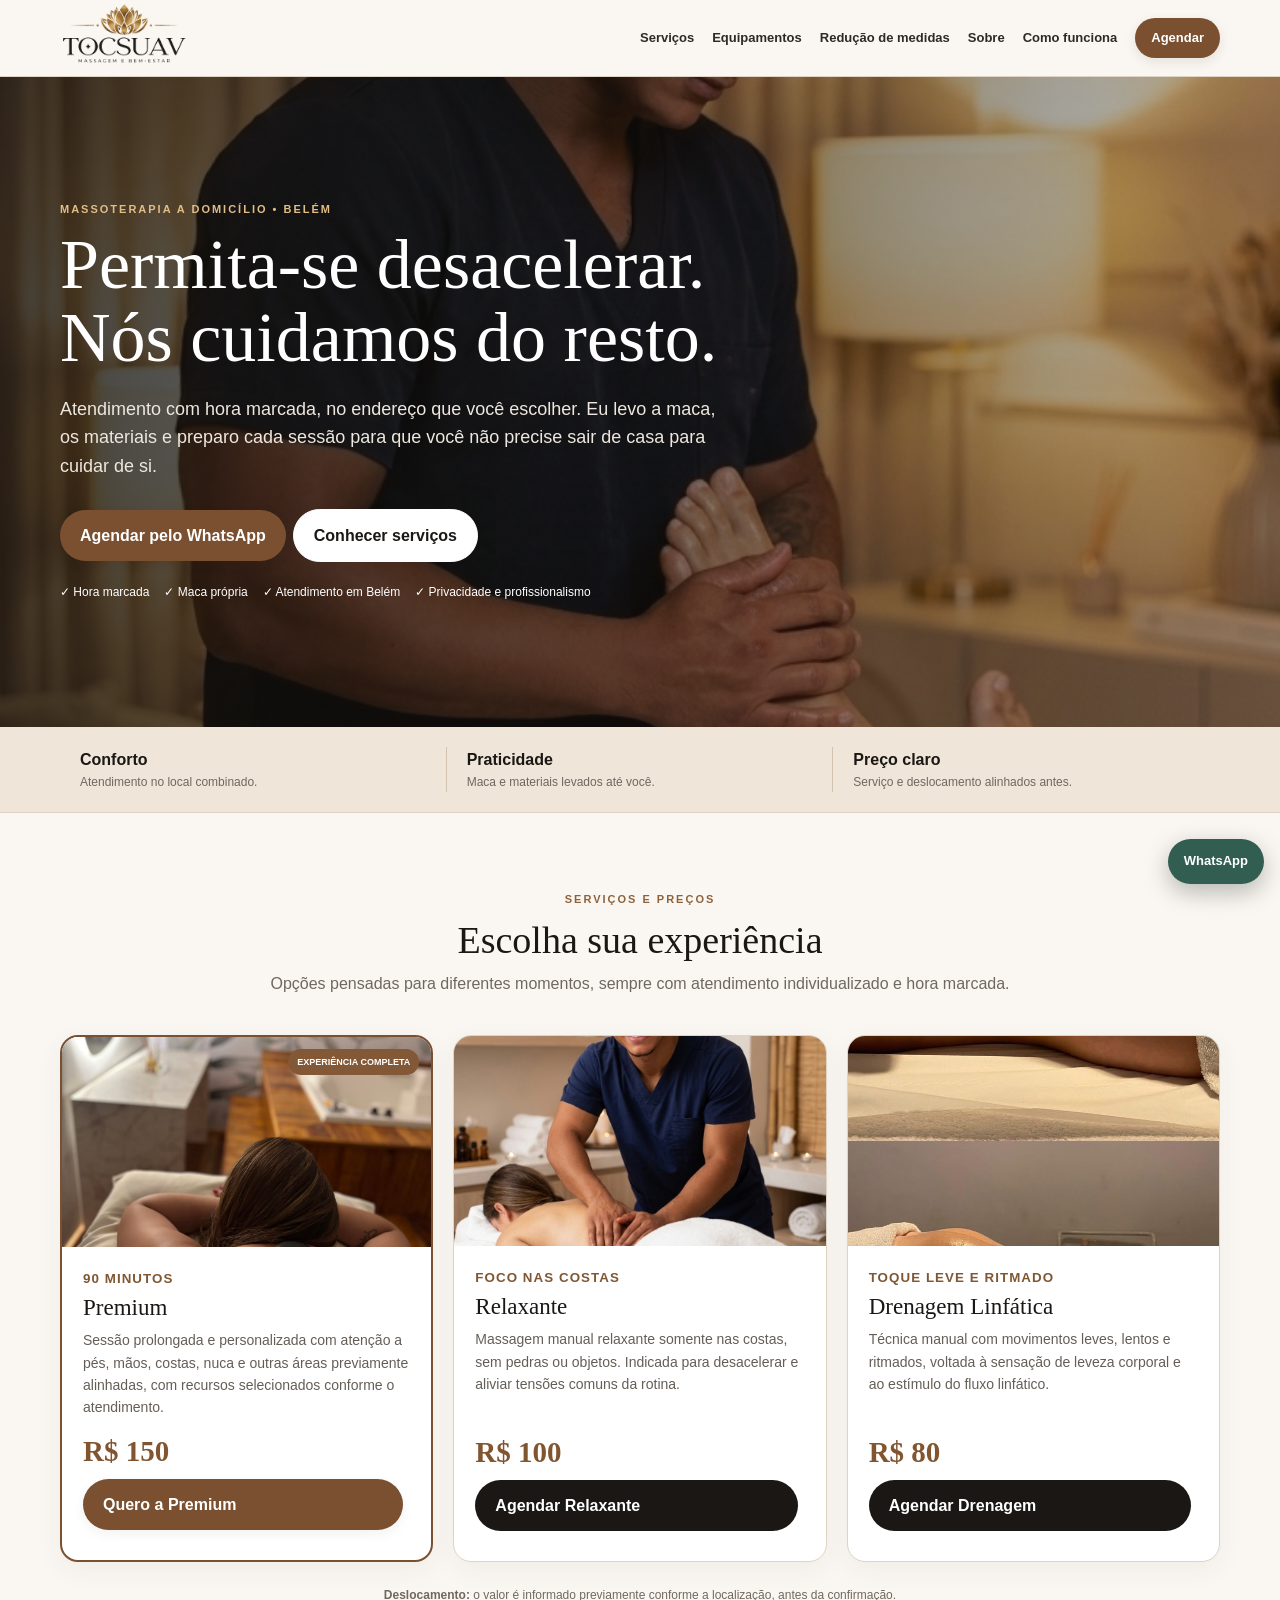
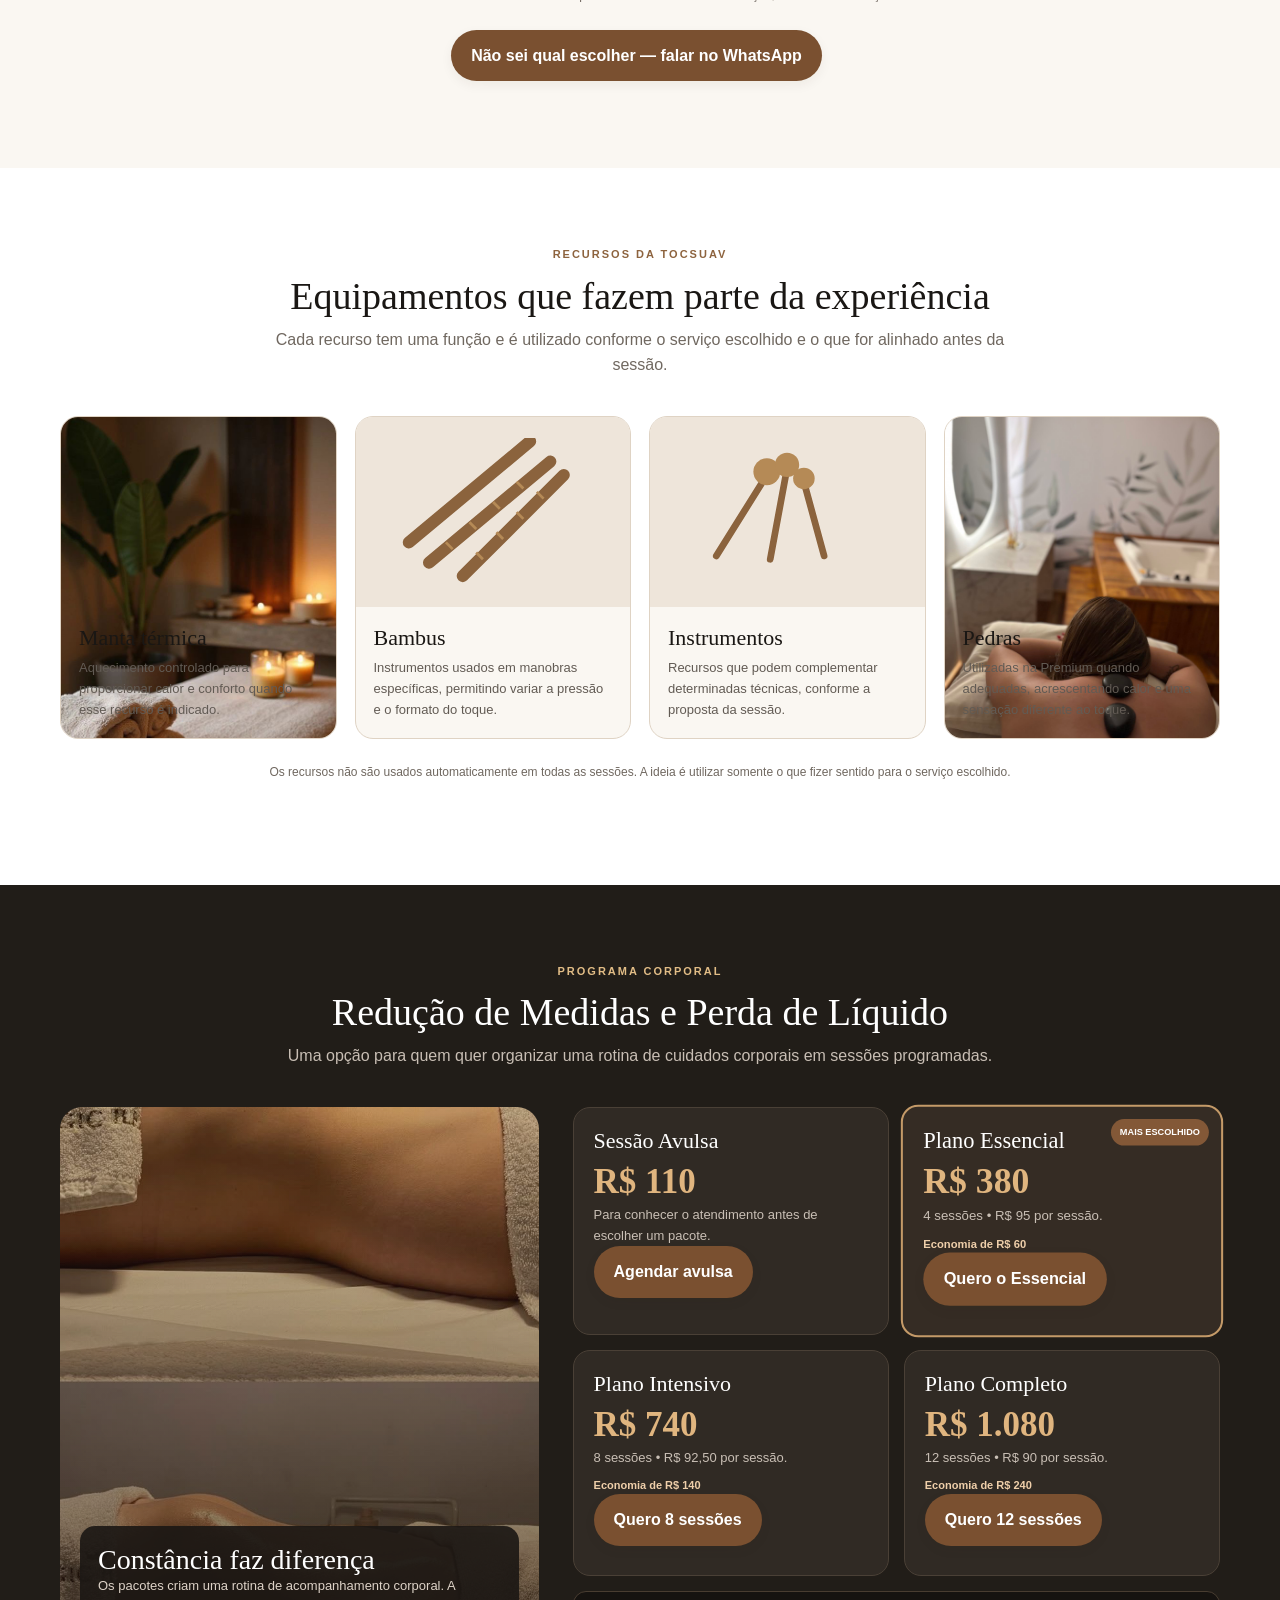
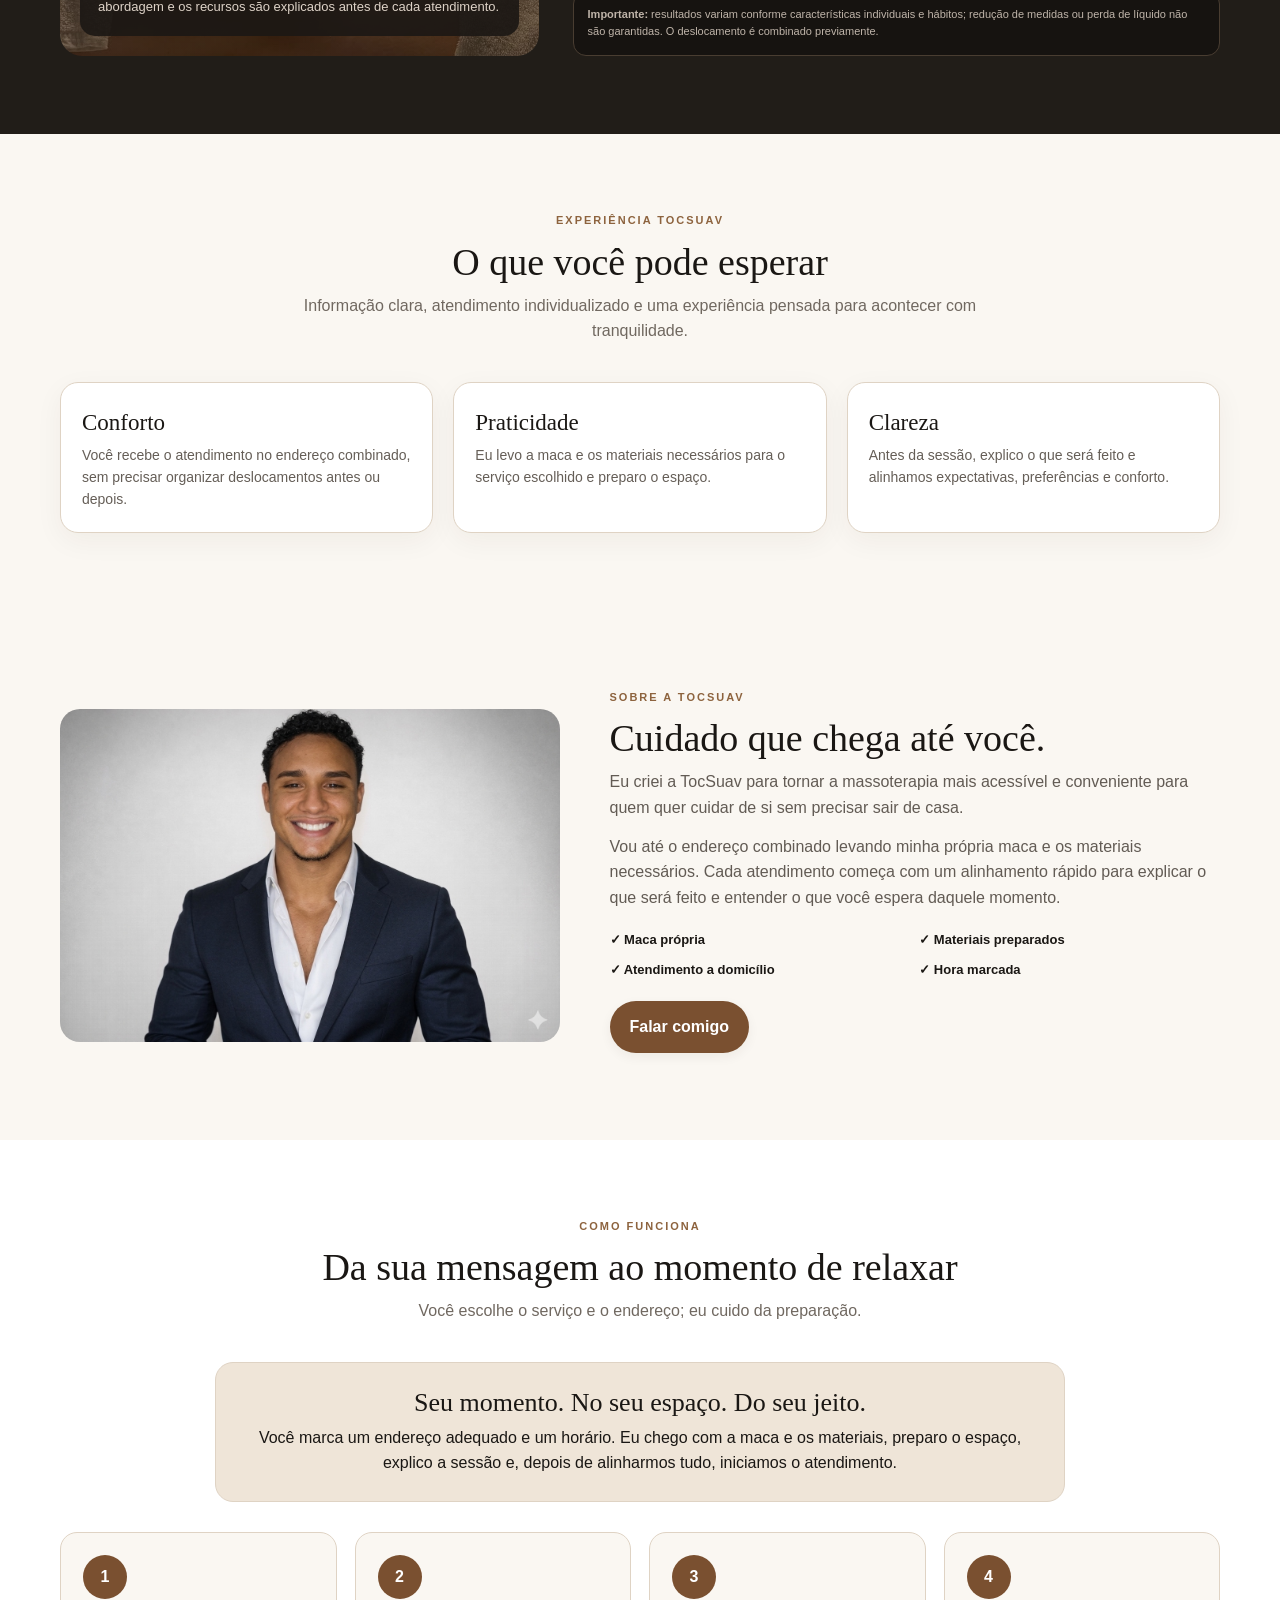
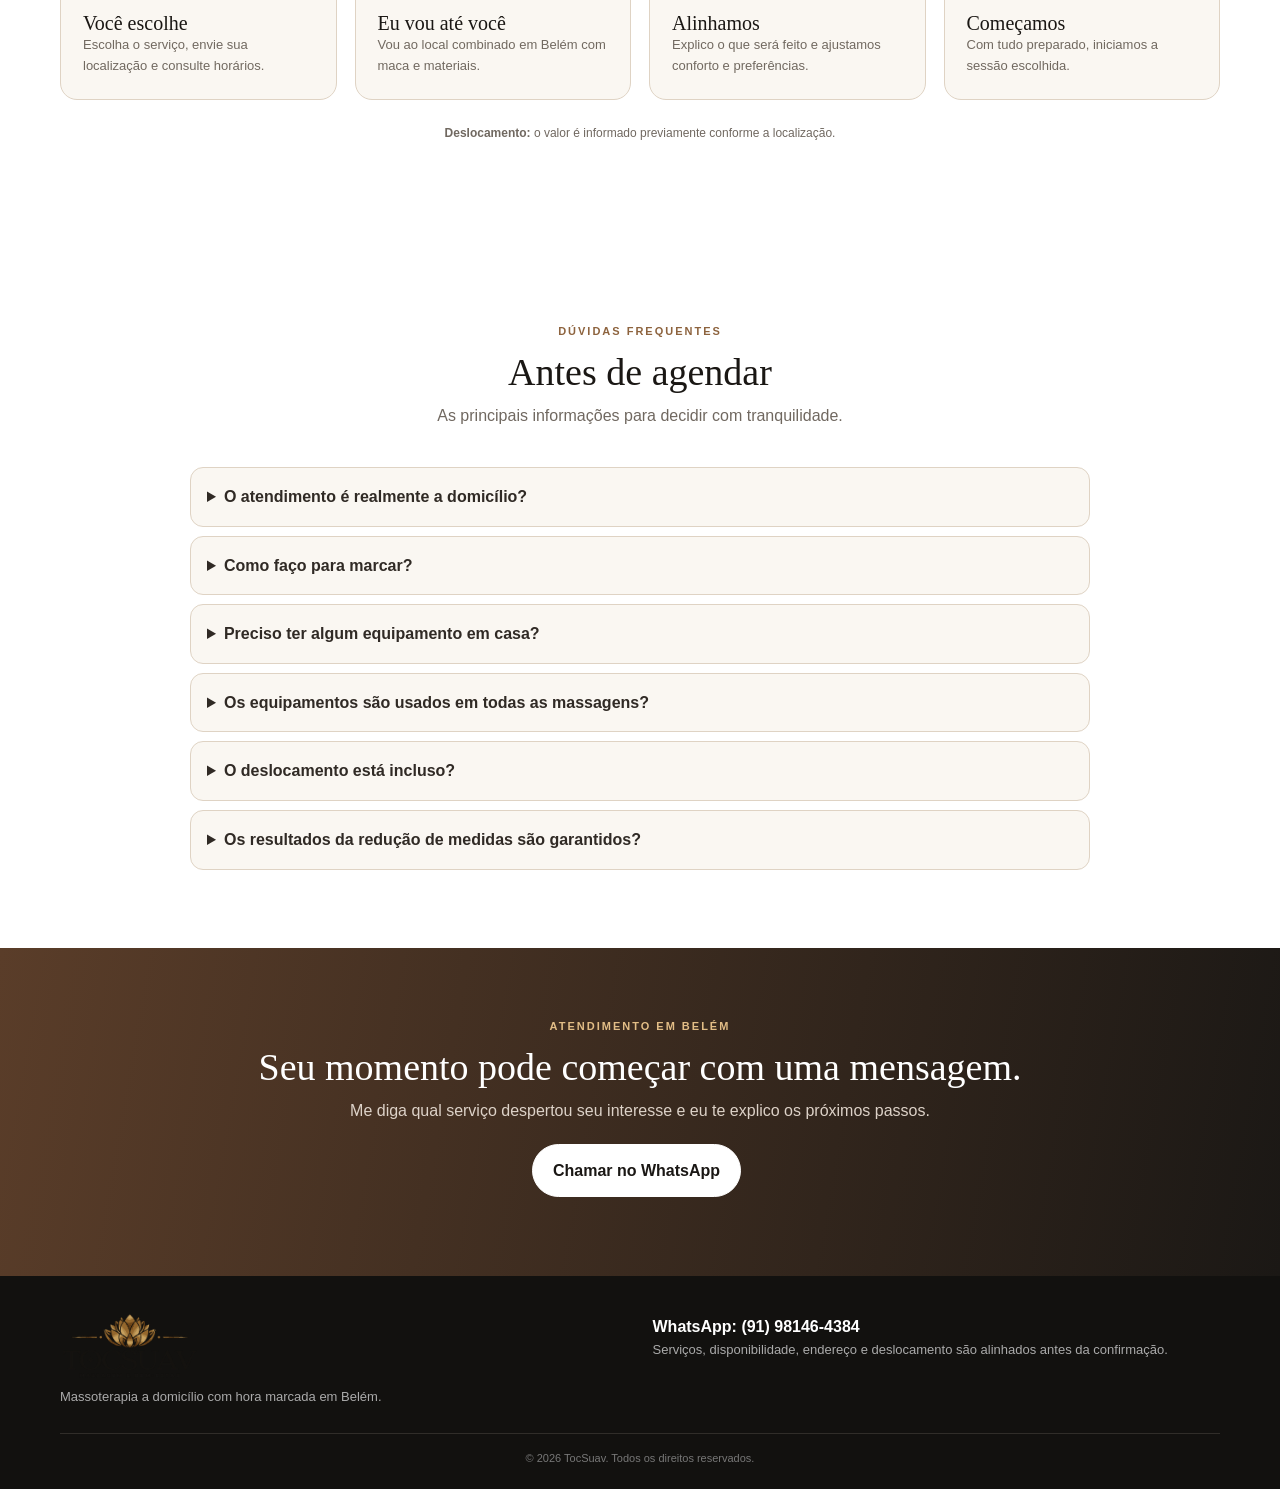
==== index.html @ b791ba0c "Refina frases de marca e corrige contraste visual" ====
<!doctype html><html lang="pt-BR"><head><meta charset="utf-8"><meta name="viewport" content="width=device-width,initial-scale=1"><meta name="theme-color" content="#1a1714"><title>TocSuav | Massoterapia a domicílio em Belém</title><meta name="description" content="TocSuav — massoterapia a domicílio em Belém, com hora marcada. Premium, relaxante, drenagem e cuidados corporais."><style>
:root{--i:#1a1714;--g:#7a5030;--b:#efe5d8;--c:#faf7f2;--m:#706860;--l:#dfd3c4}*{box-sizing:border-box;margin:0;padding:0}html{scroll-behavior:smooth}body{font-family:Arial,sans-serif;background:var(--c);color:var(--i);line-height:1.6}a{text-decoration:none;color:inherit}.w{width:min(1160px,92%);margin:auto}.k{text-transform:uppercase;letter-spacing:2px;font-size:11px;font-weight:800;color:#8d633e;margin-bottom:10px}.hero .k,.measure .k,.cta .k{color:#e2bd86}.btn{display:inline-flex;padding:13px 20px;border-radius:30px;font-weight:800;margin:0 7px 9px 0;transition:.2s ease}.btn:hover{transform:translateY(-1px)}.gold{background:var(--g);color:#fff;box-shadow:0 4px 12px #2b1d140f}.dark{background:var(--i);color:#fff}.light{background:#fff;color:var(--i);border:1px solid #fff}.nav{position:sticky;top:0;z-index:20;background:#faf7f2f7;border-bottom:1px solid var(--l);backdrop-filter:blur(10px)}.navin{min-height:76px;display:flex;align-items:center;justify-content:space-between}.logo{height:60px;max-width:210px}.links{display:flex;gap:18px;align-items:center;font-size:13px;font-weight:700}.links a:not(.go){color:#302a25}.links .go{background:var(--g);color:#fff;padding:10px 16px;border-radius:25px;box-shadow:0 4px 12px #2b1d141a}.hero{min-height:650px;display:flex;align-items:center;color:#fff;background:linear-gradient(90deg,#14120fcc,#14120f4d),url(hero-massoterapia.jpeg) center/cover}.hero .in{max-width:760px;padding:90px 0}.hero h1{font:500 clamp(44px,6vw,70px)/1.04 Georgia,serif;margin-bottom:20px}.hero p{font-size:18px;color:#eee7df;max-width:670px;margin-bottom:28px}.trust{font-size:12px;color:#fff;display:flex;gap:15px;flex-wrap:wrap;margin-top:12px}.strip{background:var(--b);border-bottom:1px solid var(--l)}.stripin{display:grid;grid-template-columns:repeat(3,1fr);padding:20px 0}.stripin div{padding:0 20px;border-right:1px solid #d3c2ad}.stripin div:last-child{border:0}.strip span{display:block;font-size:12px;color:var(--m)}.sec{padding:78px 0}.title{text-align:center;margin-bottom:38px}.title h2,.about h2,.cta h2{font:500 38px Georgia,serif;margin:5px 0 9px}.title p{color:var(--m);max-width:760px;margin:auto}.cards{display:grid;grid-template-columns:repeat(3,1fr);gap:20px}.card{background:#fff;border:1px solid var(--l);border-radius:18px;overflow:hidden;box-shadow:0 8px 28px #3b291b0d;display:flex;flex-direction:column}.card img{width:100%;height:210px;object-fit:cover}.card .body{padding:21px;display:flex;flex-direction:column;flex:1}.card small{color:#805733;font-weight:800;letter-spacing:.08em}.card h3{font:23px Georgia,serif;margin:6px 0 8px}.card p{font-size:14px;color:#655e57;flex:1}.price{font:700 29px Georgia,serif;color:#80552f;margin:16px 0 11px}.premium{border:2px solid var(--g);position:relative}.flag,.tag{position:absolute;right:12px;top:12px;background:#835837;color:#fff;border-radius:99px;padding:6px 9px;font-size:9px;font-weight:900}.note{text-align:center;color:var(--m);font-size:12px;max-width:850px;margin:24px auto}.equip{background:#fff}.eqgrid{display:grid;grid-template-columns:repeat(4,1fr);gap:18px}.eq{background:var(--c);border:1px solid var(--l);border-radius:18px;overflow:hidden}.eqvis{height:190px;display:grid;place-items:center;background:#eee5da}.eqvis svg{width:78%;height:78%}.eq .body{padding:18px}.eq h3{font:22px Georgia,serif;margin-bottom:7px}.eq p{font-size:13px;color:#625b54}.measure{background:#211d18;color:#fff}.measure .title p{color:#c8beb4}.mgrid{display:grid;grid-template-columns:.85fr 1.15fr;gap:34px}.mvis{min-height:540px;border-radius:22px;background:linear-gradient(#241c1640,#241c1699),url(drenagem.jpeg) center/cover;position:relative}.mvis div{position:absolute;left:20px;right:20px;bottom:20px;background:#1c1814e8;padding:18px;border-radius:15px}.mvis h3{font:28px Georgia,serif}.mvis p{font-size:13px;color:#ddd2c7}.packs{display:grid;grid-template-columns:1fr 1fr;gap:15px}.pack{background:#302a24;border:1px solid #4a4036;border-radius:17px;padding:20px;position:relative}.pack.pop{border:2px solid #c49a68;background:#352c24;transform:scale(1.02)}.pack h3{font:22px Georgia,serif}.big{font:700 35px Georgia,serif;color:#e0b57f;margin:8px 0 3px}.pack p{font-size:13px;color:#c9bfb5}.save{display:block;color:#efcfaa;font-size:11px;font-weight:800;margin-top:8px}.warn{grid-column:1/-1;background:#161310;border:1px solid #493d31;border-radius:13px;padding:14px;font-size:11px;color:#bfb4a9}.about{display:grid;grid-template-columns:.9fr 1.1fr;gap:50px;align-items:center}.about img{width:100%;border-radius:20px}.about p{color:#625b54;margin-bottom:13px}.checks{display:grid;grid-template-columns:1fr 1fr;gap:9px;font-size:13px;font-weight:700;margin:20px 0}.how{background:#fff}.story{max-width:850px;margin:auto auto 30px;text-align:center;background:var(--b);border:1px solid var(--l);border-radius:18px;padding:25px}.story h3{font:26px Georgia,serif;margin-bottom:7px}.steps{display:grid;grid-template-columns:repeat(4,1fr);gap:18px}.step{background:var(--c);border:1px solid var(--l);border-radius:17px;padding:22px}.num{width:44px;height:44px;border-radius:50%;background:var(--g);color:#fff;display:grid;place-items:center;font-weight:900;margin-bottom:13px}.step h3{font:20px Georgia,serif}.step p{font-size:13px;color:#716960}.faq{background:#fff}.faqs{max-width:900px;margin:auto;display:grid;gap:9px}.faqitem{background:var(--c);border:1px solid var(--l);border-radius:13px;padding:16px}.faqitem summary{cursor:pointer;font-weight:800;color:#302a25}.faqitem p{font-size:13px;color:#675f58;margin-top:8px}.cta{background:linear-gradient(100deg,#5a3d29,#1b1815);color:#fff;text-align:center;padding:70px 0}.cta p{color:#ddd2c8;margin-bottom:20px}.float{position:fixed;right:16px;bottom:16px;z-index:30;background:#315e50;color:#fff;padding:12px 16px;border-radius:99px;font-weight:900;font-size:13px;box-shadow:0 8px 25px #0004}footer{background:#12110f;color:#fff;padding:38px 0 22px}.foot{display:grid;grid-template-columns:1fr 1fr;gap:25px}.flogo{height:65px}.foot p{color:#aaa;font-size:13px}.copy{text-align:center;border-top:1px solid #302d29;margin-top:25px;padding-top:16px;color:#777;font-size:11px}@media(max-width:950px){.links a:not(.go){display:none}.cards,.eqgrid{grid-template-columns:1fr 1fr}.mgrid,.about{grid-template-columns:1fr}.steps{grid-template-columns:1fr 1fr}}@media(max-width:600px){.w{width:calc(100% - 28px)}.logo{height:53px}.hero{min-height:600px}.hero h1{font-size:43px}.hero p{font-size:17px}.cards,.eqgrid,.packs,.steps,.stripin,.checks,.foot{grid-template-columns:1fr}.stripin div{border:0;border-bottom:1px solid #d3c2ad;padding:13px 0}.sec{padding:62px 0}.title h2,.about h2,.cta h2{font-size:33px}.mvis{min-height:330px}.pack.pop{transform:none}.float{right:12px;bottom:12px}}</style></head><body>
<nav class="nav"><div class="w navin"><a href="#inicio"><img class="logo" src="logo-tocsuav.png" alt="TOCSUAV — Massagem e Bem-Estar"></a><div class="links"><a href="#servicos">Serviços</a><a href="#equipamentos">Equipamentos</a><a href="#medidas">Redução de medidas</a><a href="#sobre">Sobre</a><a href="#como">Como funciona</a><a class="go" href="https://wa.me/5591981464384?text=Olá!%20Vi%20o%20site%20da%20TocSuav%20e%20quero%20consultar%20um%20horário." target="_blank">Agendar</a></div></div></nav>
<header class="hero" id="inicio"><div class="w"><div class="in"><div class="k">Massoterapia a domicílio • Belém</div><h1>Permita-se desacelerar. Nós cuidamos do resto.</h1><p>Atendimento com hora marcada, no endereço que você escolher. Eu levo a maca, os materiais e preparo cada sessão para que você não precise sair de casa para cuidar de si.</p><a class="btn gold" href="https://wa.me/5591981464384?text=Olá!%20Quero%20agendar%20uma%20sessão%20com%20a%20TocSuav.%20Quais%20horários%20estão%20disponíveis?" target="_blank">Agendar pelo WhatsApp</a><a class="btn light" href="#servicos">Conhecer serviços</a><div class="trust"><span>✓ Hora marcada</span><span>✓ Maca própria</span><span>✓ Atendimento em Belém</span><span>✓ Privacidade e profissionalismo</span></div></div></div></header>
<section class="strip"><div class="w stripin"><div><b>Conforto</b><span>Atendimento no local combinado.</span></div><div><b>Praticidade</b><span>Maca e materiais levados até você.</span></div><div><b>Preço claro</b><span>Serviço e deslocamento alinhados antes.</span></div></div></section>
<section class="sec" id="servicos"><div class="w"><div class="title"><div class="k">Serviços e preços</div><h2>Escolha sua experiência</h2><p>Opções pensadas para diferentes momentos, sempre com atendimento individualizado e hora marcada.</p></div><div class="cards"><article class="card premium"><div class="flag">EXPERIÊNCIA COMPLETA</div><img src="premium-pedras.jpeg" alt="Premium com pedras"><div class="body"><small>90 MINUTOS</small><h3>Premium</h3><p>Sessão prolongada e personalizada com atenção a pés, mãos, costas, nuca e outras áreas previamente alinhadas, com recursos selecionados conforme o atendimento.</p><div class="price">R$ 150</div><a class="btn gold" href="https://wa.me/5591981464384?text=Olá!%20Tenho%20interesse%20na%20Premium%20de%2090%20minutos%20por%20R$150." target="_blank">Quero a Premium</a></div></article><article class="card"><img src="relaxante-costas.jpeg" alt="Massagem relaxante nas costas"><div class="body"><small>FOCO NAS COSTAS</small><h3>Relaxante</h3><p>Massagem manual relaxante somente nas costas, sem pedras ou objetos. Indicada para desacelerar e aliviar tensões comuns da rotina.</p><div class="price">R$ 100</div><a class="btn dark" href="https://wa.me/5591981464384?text=Olá!%20Tenho%20interesse%20na%20Massagem%20Relaxante%20por%20R$100." target="_blank">Agendar Relaxante</a></div></article><article class="card"><img src="drenagem.jpeg" alt="Drenagem linfática"><div class="body"><small>TOQUE LEVE E RITMADO</small><h3>Drenagem Linfática</h3><p>Técnica manual com movimentos leves, lentos e ritmados, voltada à sensação de leveza corporal e ao estímulo do fluxo linfático.</p><div class="price">R$ 80</div><a class="btn dark" href="https://wa.me/5591981464384?text=Olá!%20Tenho%20interesse%20na%20Drenagem%20Linfática%20por%20R$80." target="_blank">Agendar Drenagem</a></div></article></div><p class="note"><b>Deslocamento:</b> o valor é informado previamente conforme a localização, antes da confirmação.</p><div style="text-align:center"><a class="btn gold" href="https://wa.me/5591981464384?text=Olá!%20Estou%20em%20dúvida%20sobre%20qual%20serviço%20escolher.%20Pode%20me%20orientar?" target="_blank">Não sei qual escolher — falar no WhatsApp</a></div></div></section>
<section class="sec equip" id="equipamentos"><div class="w"><div class="title"><div class="k">Recursos da TocSuav</div><h2>Equipamentos que fazem parte da experiência</h2><p>Cada recurso tem uma função e é utilizado conforme o serviço escolhido e o que for alinhado antes da sessão.</p></div><div class="eqgrid"><article class="eq"><div class="eqvis"><img src="manta-termica.jpeg" style="width:100%;height:100%;object-fit:cover" alt="Manta térmica"></div><div class="body"><h3>Manta térmica</h3><p>Aquecimento controlado para proporcionar calor e conforto quando esse recurso é indicado.</p></div></article><article class="eq"><div class="eqvis"><svg viewBox="0 0 300 220" aria-label="Bambus para massagem"><rect width="300" height="220" fill="#eee5da"/><g stroke="#8b633d" stroke-width="18" stroke-linecap="round"><path d="M55 185L235 35"/><path d="M105 205L255 55"/><path d="M25 155L205 5"/></g><g stroke="#b58a56" stroke-width="4"><path d="M80 155l10 10M115 125l10 10M150 95l10 10M185 65l10 10"/><path d="M125 170l10 10M155 140l10 10M185 110l10 10M215 80l10 10"/></g></svg></div><div class="body"><h3>Bambus</h3><p>Instrumentos usados em manobras específicas, permitindo variar a pressão e o formato do toque.</p></div></article><article class="eq"><div class="eqvis"><svg viewBox="0 0 300 220" aria-label="Instrumentos de massagem"><rect width="300" height="220" fill="#eee5da"/><g fill="none" stroke="#8b633d" stroke-width="10" stroke-linecap="round"><path d="M45 175L120 55"/><path d="M125 180L150 45"/><path d="M205 175L175 65"/></g><circle cx="120" cy="50" r="20" fill="#b58a56"/><circle cx="150" cy="40" r="18" fill="#b58a56"/><circle cx="175" cy="60" r="16" fill="#b58a56"/></svg></div><div class="body"><h3>Instrumentos</h3><p>Recursos que podem complementar determinadas técnicas, conforme a proposta da sessão.</p></div></article><article class="eq"><div class="eqvis"><img src="premium-pedras.jpeg" style="width:100%;height:100%;object-fit:cover" alt="Pedras usadas na Premium"></div><div class="body"><h3>Pedras</h3><p>Utilizadas na Premium quando adequadas, acrescentando calor e uma sensação diferente ao toque.</p></div></article></div><p class="note">Os recursos não são usados automaticamente em todas as sessões. A ideia é utilizar somente o que fizer sentido para o serviço escolhido.</p></div></section>
<section class="sec measure" id="medidas"><div class="w"><div class="title"><div class="k">Programa corporal</div><h2>Redução de Medidas e Perda de Líquido</h2><p>Uma opção para quem quer organizar uma rotina de cuidados corporais em sessões programadas.</p></div><div class="mgrid"><div class="mvis"><div><h3>Constância faz diferença</h3><p>Os pacotes criam uma rotina de acompanhamento corporal. A abordagem e os recursos são explicados antes de cada atendimento.</p></div></div><div class="packs"><div class="pack"><h3>Sessão Avulsa</h3><div class="big">R$ 110</div><p>Para conhecer o atendimento antes de escolher um pacote.</p><a class="btn gold" href="https://wa.me/5591981464384?text=Olá!%20Quero%20agendar%20uma%20sessão%20avulsa%20do%20Programa%20Redução%20de%20Medidas%20por%20R$110." target="_blank">Agendar avulsa</a></div><div class="pack pop"><span class="tag">MAIS ESCOLHIDO</span><h3>Plano Essencial</h3><div class="big">R$ 380</div><p>4 sessões • R$ 95 por sessão.</p><span class="save">Economia de R$ 60</span><a class="btn gold" href="https://wa.me/5591981464384?text=Olá!%20Quero%20o%20Plano%20Essencial%20de%204%20sessões%20por%20R$380." target="_blank">Quero o Essencial</a></div><div class="pack"><h3>Plano Intensivo</h3><div class="big">R$ 740</div><p>8 sessões • R$ 92,50 por sessão.</p><span class="save">Economia de R$ 140</span><a class="btn gold" href="https://wa.me/5591981464384?text=Olá!%20Quero%20o%20Plano%20Intensivo%20de%208%20sessões%20por%20R$740." target="_blank">Quero 8 sessões</a></div><div class="pack"><h3>Plano Completo</h3><div class="big">R$ 1.080</div><p>12 sessões • R$ 90 por sessão.</p><span class="save">Economia de R$ 240</span><a class="btn gold" href="https://wa.me/5591981464384?text=Olá!%20Quero%20o%20Plano%20Completo%20de%2012%20sessões%20por%20R$1.080." target="_blank">Quero 12 sessões</a></div><div class="warn"><b>Importante:</b> resultados variam conforme características individuais e hábitos; redução de medidas ou perda de líquido não são garantidas. O deslocamento é combinado previamente.</div></div></div></div></section>
<section class="sec"><div class="w"><div class="title"><div class="k">Experiência TocSuav</div><h2>O que você pode esperar</h2><p>Informação clara, atendimento individualizado e uma experiência pensada para acontecer com tranquilidade.</p></div><div class="cards"><div class="card"><div class="body"><h3>Conforto</h3><p>Você recebe o atendimento no endereço combinado, sem precisar organizar deslocamentos antes ou depois.</p></div></div><div class="card"><div class="body"><h3>Praticidade</h3><p>Eu levo a maca e os materiais necessários para o serviço escolhido e preparo o espaço.</p></div></div><div class="card"><div class="body"><h3>Clareza</h3><p>Antes da sessão, explico o que será feito e alinhamos expectativas, preferências e conforto.</p></div></div></div></div></section>
<section class="sec" id="sobre"><div class="w about"><img src="profissional.jpeg" alt="Massoterapeuta TocSuav"><div><div class="k">Sobre a TocSuav</div><h2>Cuidado que chega até você.</h2><p>Eu criei a TocSuav para tornar a massoterapia mais acessível e conveniente para quem quer cuidar de si sem precisar sair de casa.</p><p>Vou até o endereço combinado levando minha própria maca e os materiais necessários. Cada atendimento começa com um alinhamento rápido para explicar o que será feito e entender o que você espera daquele momento.</p><div class="checks"><span>✓ Maca própria</span><span>✓ Materiais preparados</span><span>✓ Atendimento a domicílio</span><span>✓ Hora marcada</span></div><a class="btn gold" href="https://wa.me/5591981464384?text=Olá!%20Quero%20tirar%20uma%20dúvida%20sobre%20o%20atendimento%20da%20TocSuav." target="_blank">Falar comigo</a></div></div></section>
<section class="sec how" id="como"><div class="w"><div class="title"><div class="k">Como funciona</div><h2>Da sua mensagem ao momento de relaxar</h2><p>Você escolhe o serviço e o endereço; eu cuido da preparação.</p></div><div class="story"><h3>Seu momento. No seu espaço. Do seu jeito.</h3><p>Você marca um endereço adequado e um horário. Eu chego com a maca e os materiais, preparo o espaço, explico a sessão e, depois de alinharmos tudo, iniciamos o atendimento.</p></div><div class="steps"><div class="step"><div class="num">1</div><h3>Você escolhe</h3><p>Escolha o serviço, envie sua localização e consulte horários.</p></div><div class="step"><div class="num">2</div><h3>Eu vou até você</h3><p>Vou ao local combinado em Belém com maca e materiais.</p></div><div class="step"><div class="num">3</div><h3>Alinhamos</h3><p>Explico o que será feito e ajustamos conforto e preferências.</p></div><div class="step"><div class="num">4</div><h3>Começamos</h3><p>Com tudo preparado, iniciamos a sessão escolhida.</p></div></div><p class="note"><b>Deslocamento:</b> o valor é informado previamente conforme a localização.</p></div></section>
<section class="sec faq" id="faq"><div class="w"><div class="title"><div class="k">Dúvidas frequentes</div><h2>Antes de agendar</h2><p>As principais informações para decidir com tranquilidade.</p></div><div class="faqs"><details class="faqitem"><summary>O atendimento é realmente a domicílio?</summary><p>Sim. A sessão acontece no endereço combinado em Belém. Eu levo a maca e os materiais necessários.</p></details><details class="faqitem"><summary>Como faço para marcar?</summary><p>Chame pelo WhatsApp, informe o serviço e envie sua localização. Disponibilidade e deslocamento são alinhados antes da confirmação.</p></details><details class="faqitem"><summary>Preciso ter algum equipamento em casa?</summary><p>Não. A TocSuav leva a maca e os materiais. Você só precisa disponibilizar um espaço adequado.</p></details><details class="faqitem"><summary>Os equipamentos são usados em todas as massagens?</summary><p>Não. Cada recurso tem uma função e é utilizado conforme o serviço contratado e o que for alinhado.</p></details><details class="faqitem"><summary>O deslocamento está incluso?</summary><p>O valor é informado separadamente conforme a localização e combinado antes da confirmação.</p></details><details class="faqitem"><summary>Os resultados da redução de medidas são garantidos?</summary><p>Não. Resultados variam conforme características individuais e hábitos.</p></details></div></div></section>
<section class="cta"><div class="w"><div class="k">Atendimento em Belém</div><h2>Seu momento pode começar com uma mensagem.</h2><p>Me diga qual serviço despertou seu interesse e eu te explico os próximos passos.</p><a class="btn light" href="https://wa.me/5591981464384?text=Olá!%20Vi%20o%20site%20da%20TocSuav%20e%20quero%20consultar%20os%20horários%20disponíveis." target="_blank">Chamar no WhatsApp</a></div></section><a class="float" href="https://wa.me/5591981464384?text=Olá!%20Vi%20o%20site%20da%20TocSuav%20e%20quero%20agendar%20uma%20sessão." target="_blank">WhatsApp</a><footer><div class="w foot"><div><img class="flogo" src="logo-tocsuav.png" alt="TOCSUAV"><p>Massoterapia a domicílio com hora marcada em Belém.</p></div><div><b>WhatsApp: (91) 98146-4384</b><p>Serviços, disponibilidade, endereço e deslocamento são alinhados antes da confirmação.</p></div></div><div class="w copy">© 2026 TocSuav. Todos os direitos reservados.</div></footer></body></html>
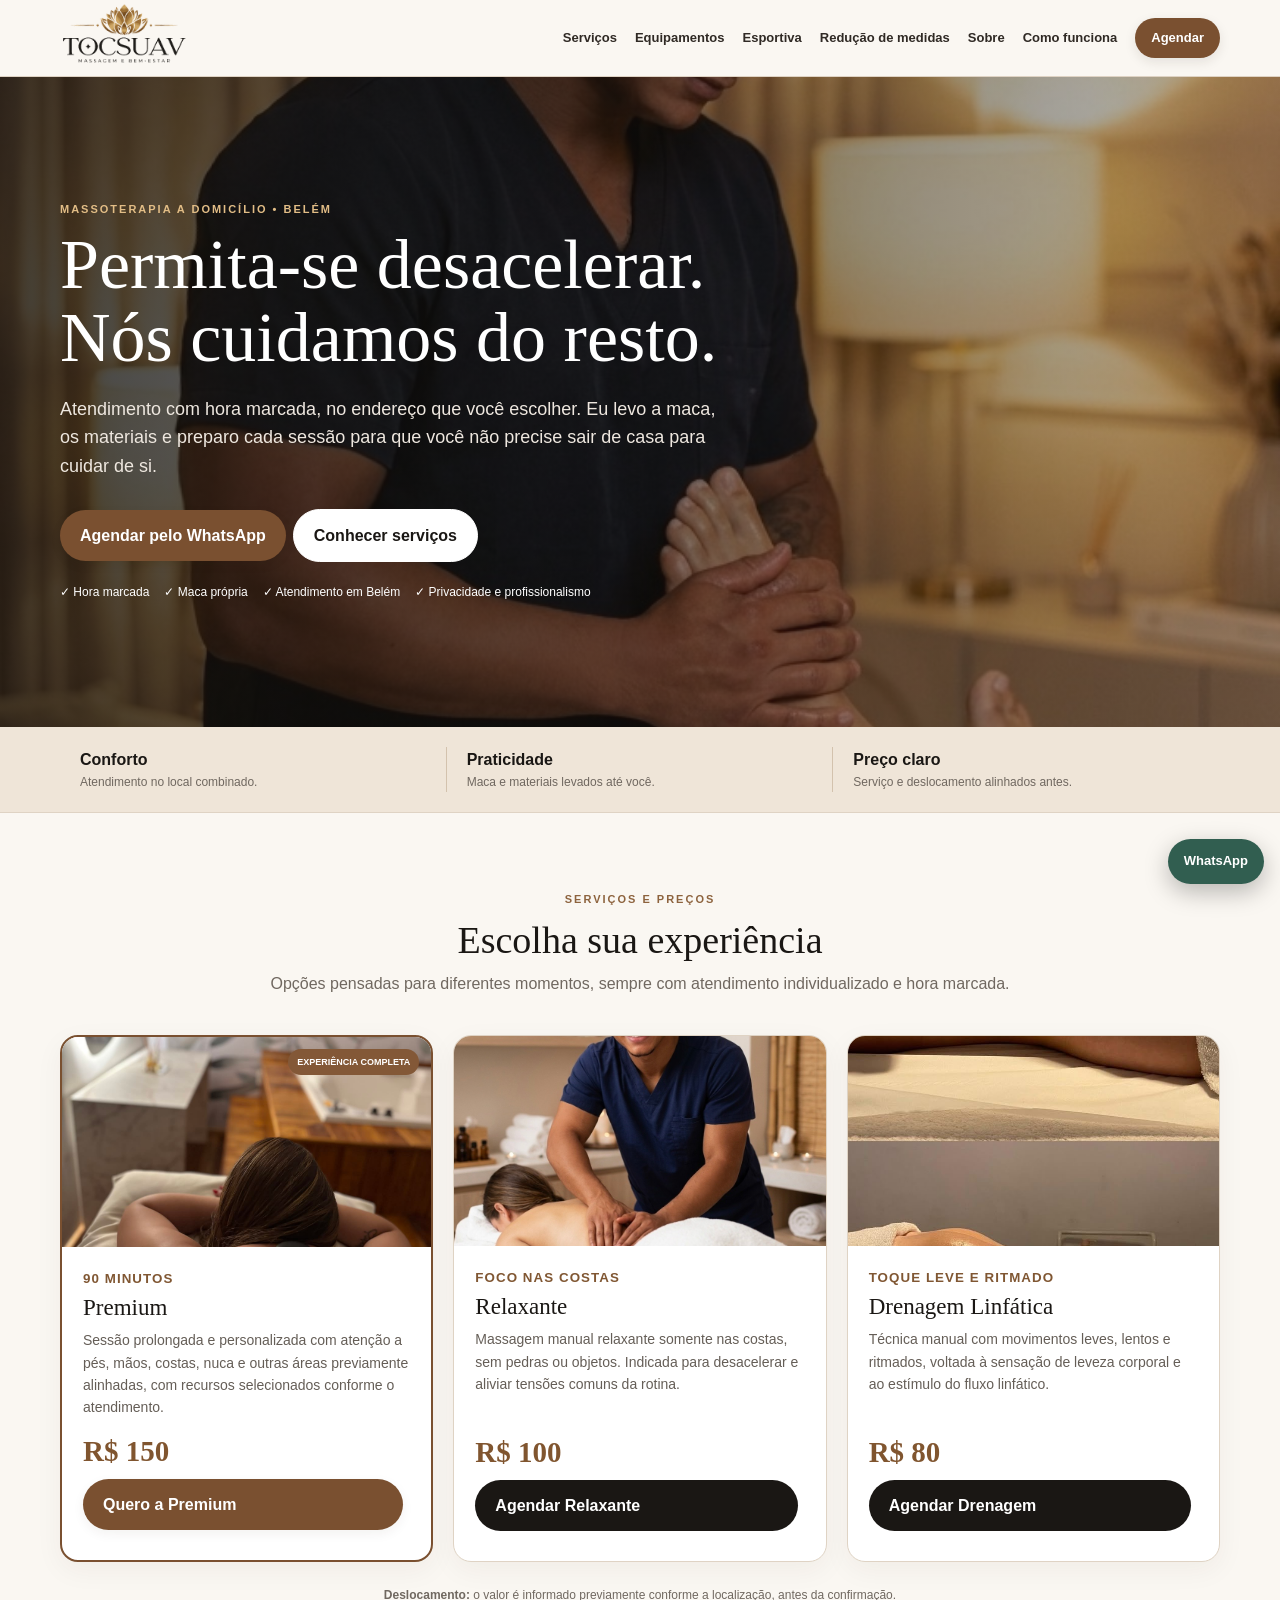
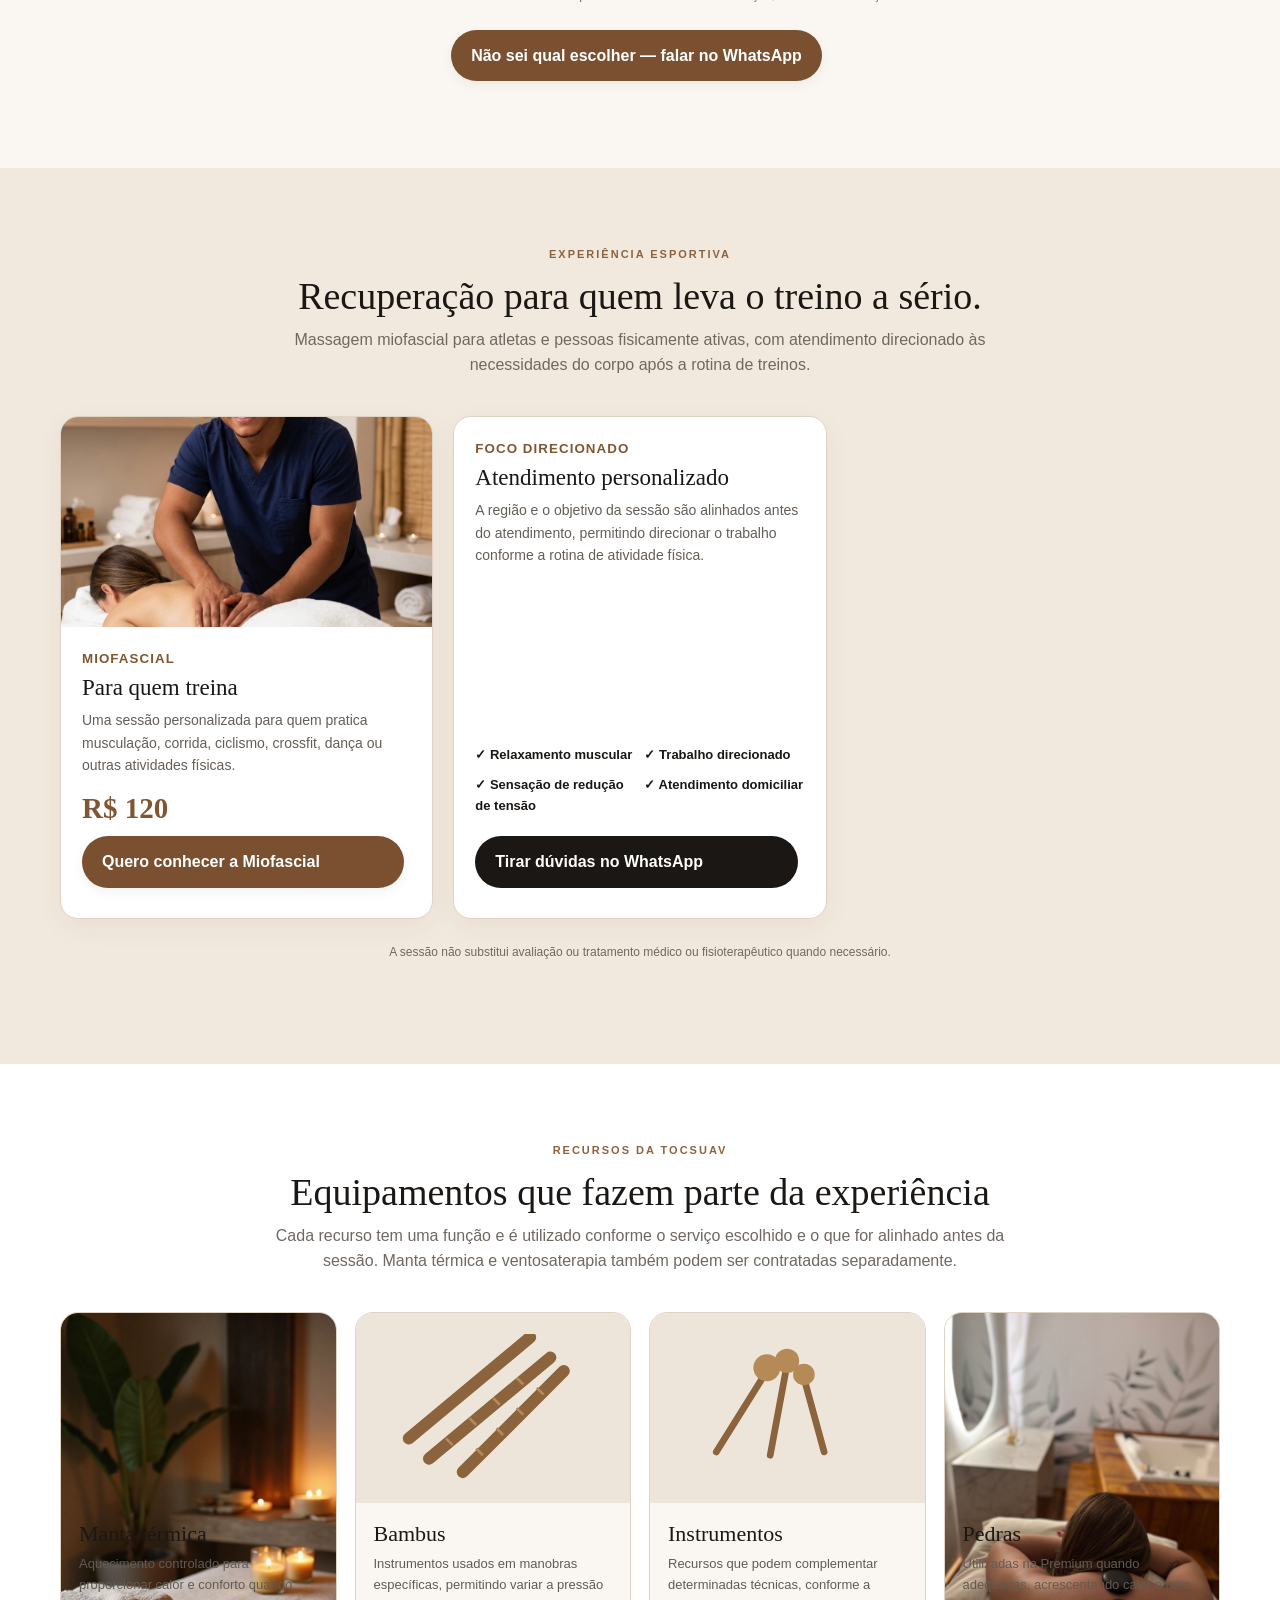
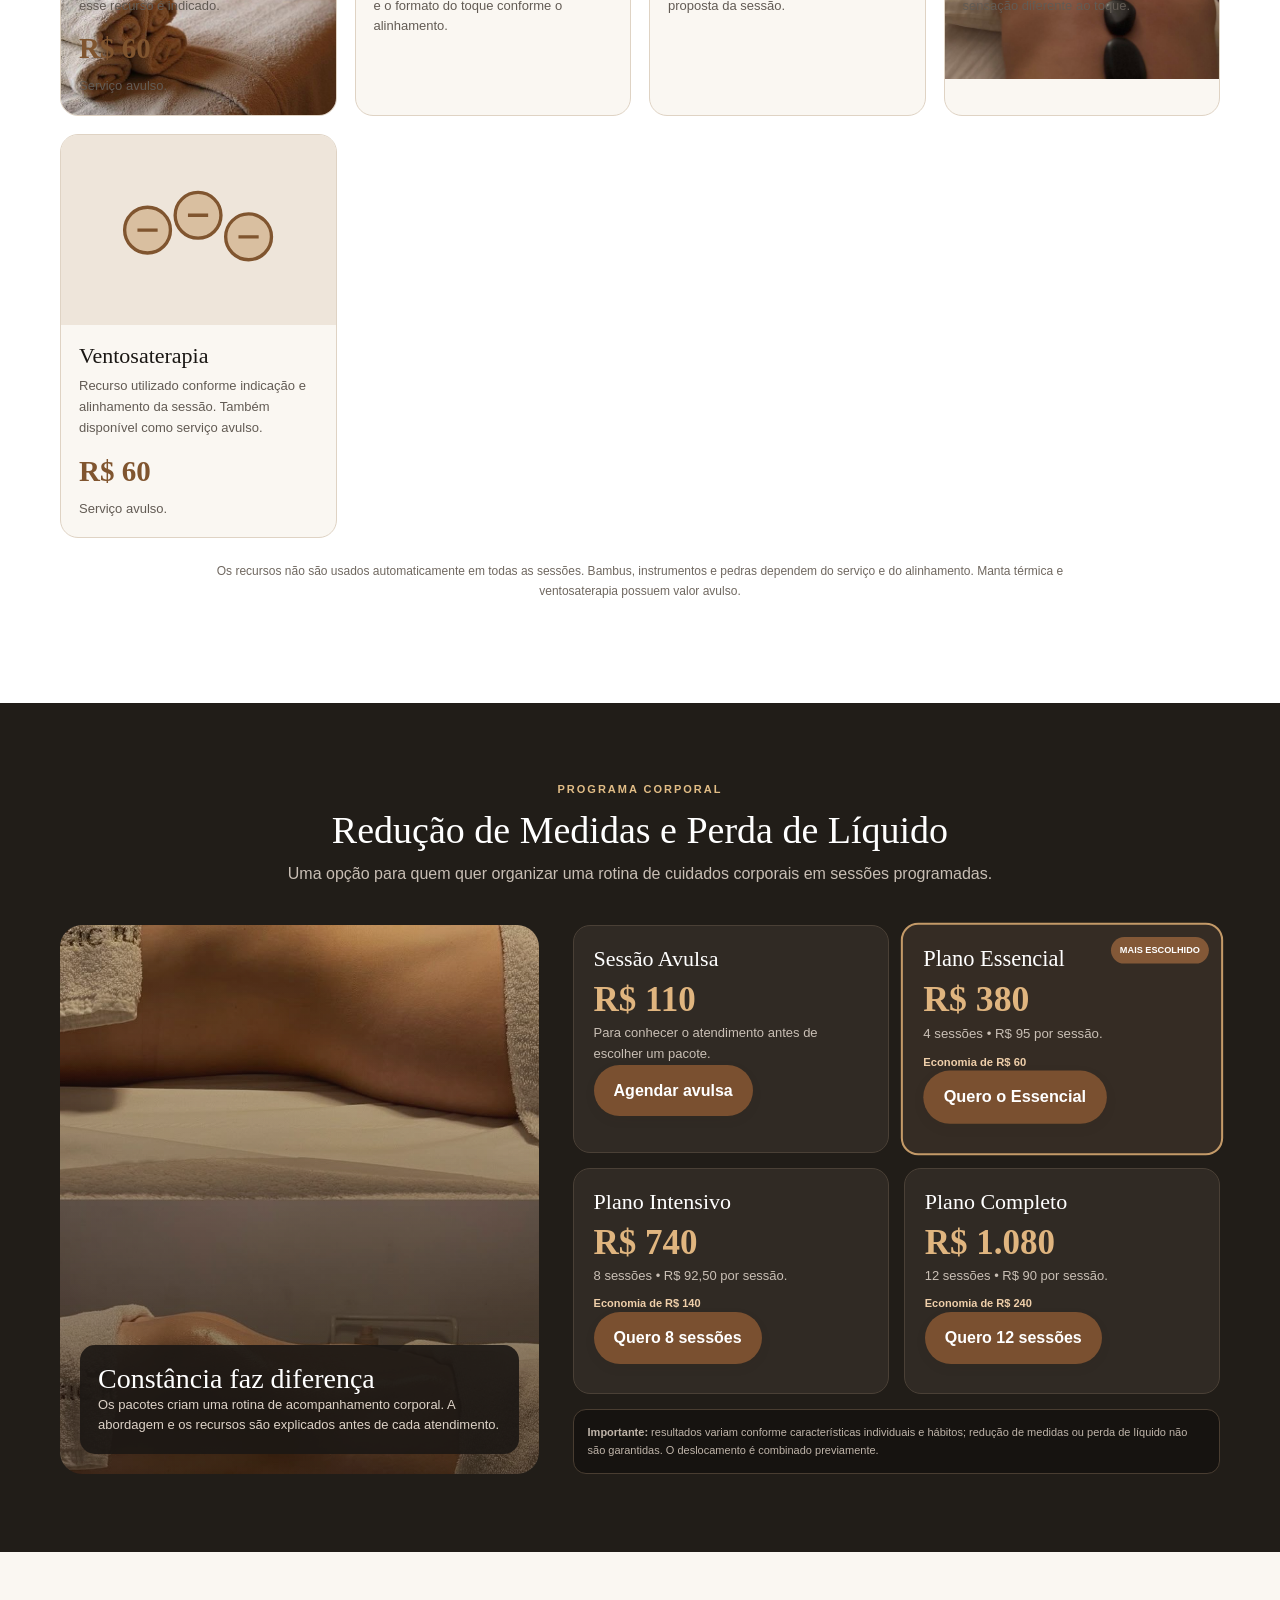
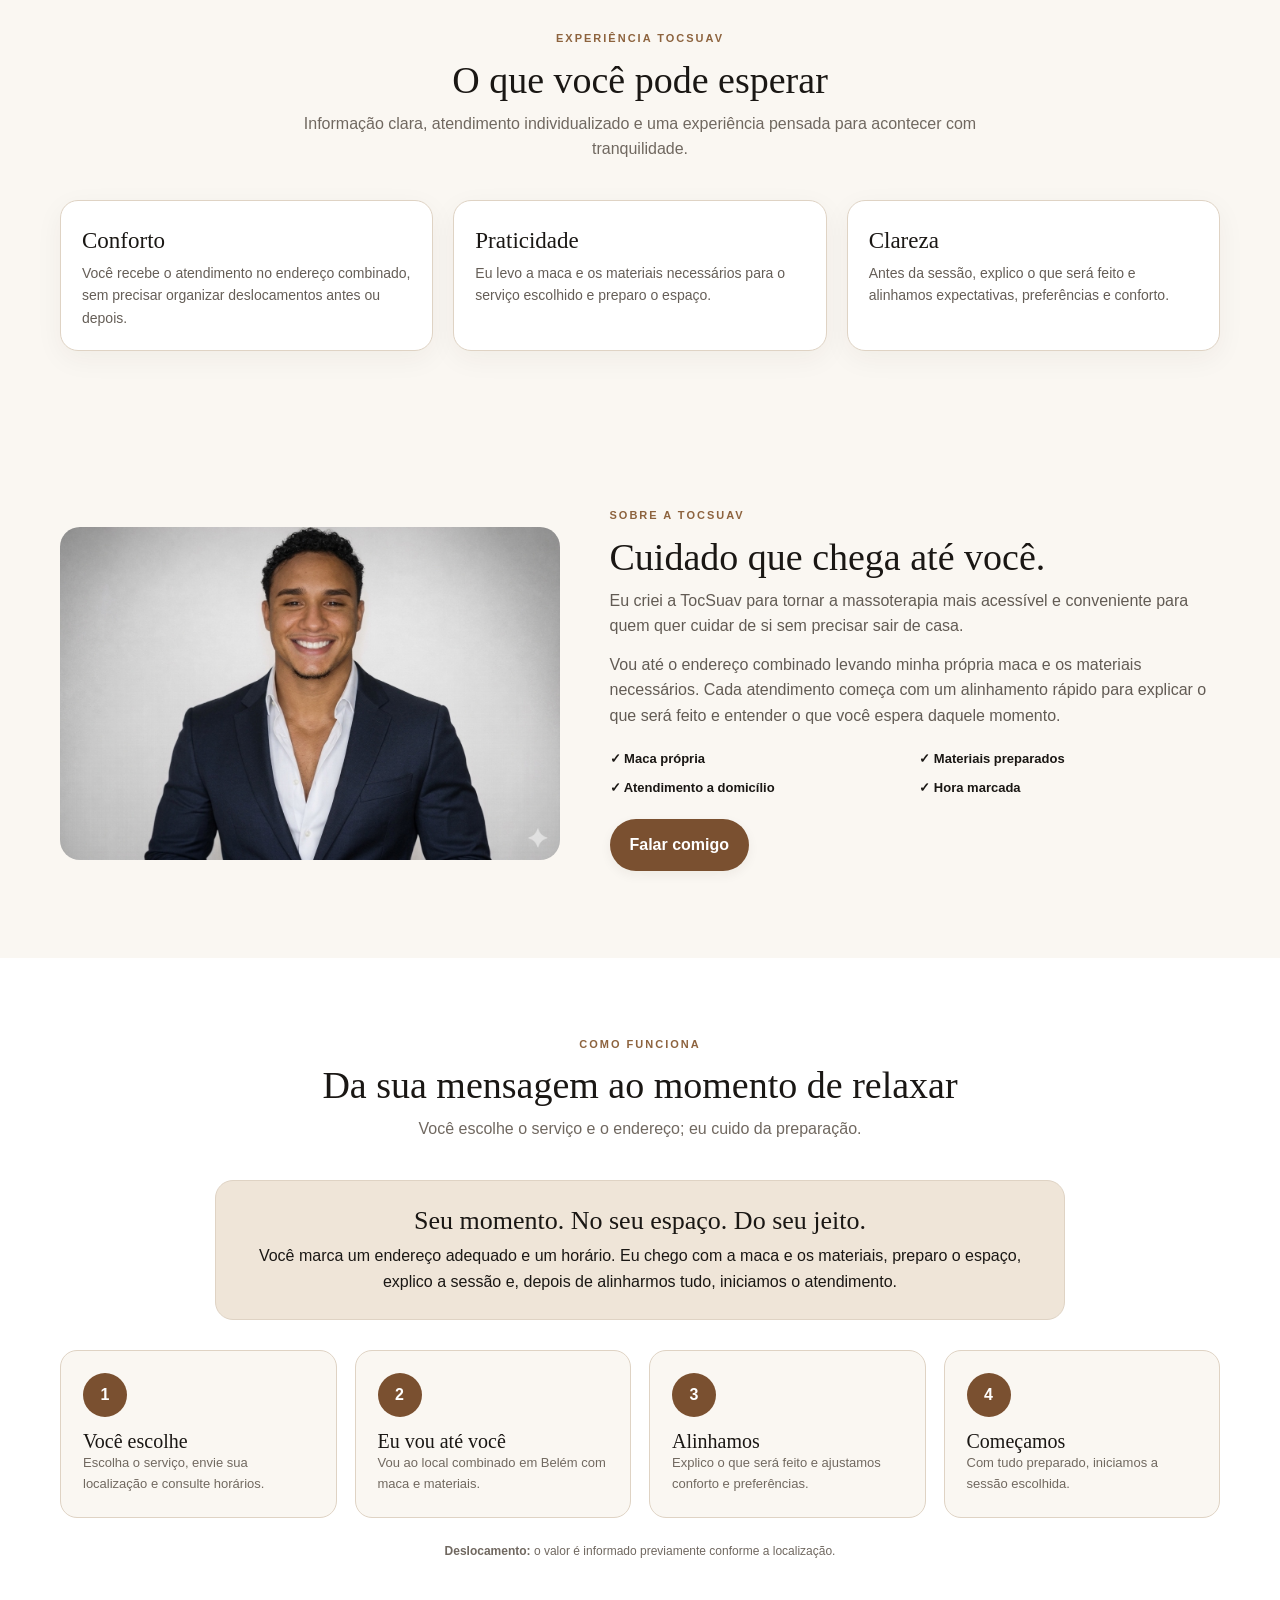
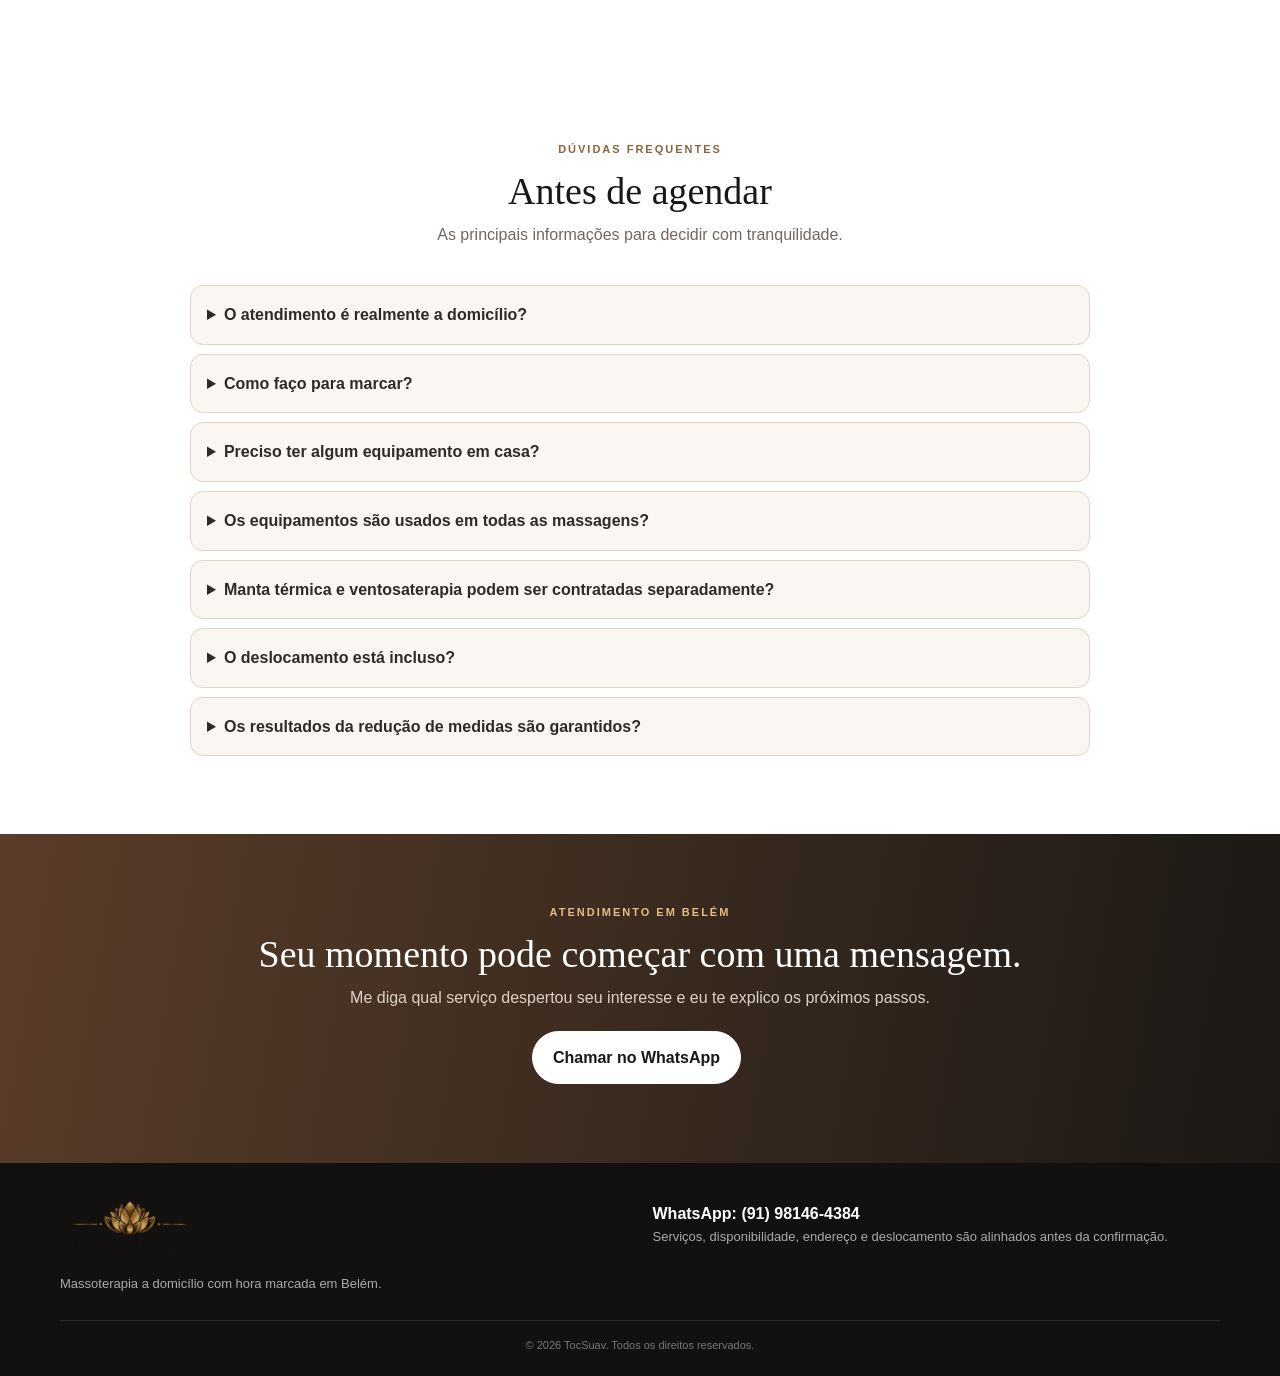
==== commit 2a220c96: "Adicionar experiência esportiva e ventosaterapia com serviços avulsos" ====
--- a/index.html
+++ b/index.html
@@ -1,13 +1,14 @@
-<!doctype html><html lang="pt-BR"><head><meta charset="utf-8"><meta name="viewport" content="width=device-width,initial-scale=1"><meta name="theme-color" content="#1a1714"><title>TocSuav | Massoterapia a domicílio em Belém</title><meta name="description" content="TocSuav — massoterapia a domicílio em Belém, com hora marcada. Premium, relaxante, drenagem e cuidados corporais."><style>
+<!doctype html><html lang="pt-BR"><head><meta charset="utf-8"><meta name="viewport" content="width=device-width,initial-scale=1"><meta name="theme-color" content="#1a1714"><title>TocSuav | Massoterapia a domicílio em Belém</title><meta name="description" content="TocSuav — massoterapia a domicílio em Belém, com hora marcada. Premium, relaxante, drenagem, miofascial e cuidados corporais."><style>
 :root{--i:#1a1714;--g:#7a5030;--b:#efe5d8;--c:#faf7f2;--m:#706860;--l:#dfd3c4}*{box-sizing:border-box;margin:0;padding:0}html{scroll-behavior:smooth}body{font-family:Arial,sans-serif;background:var(--c);color:var(--i);line-height:1.6}a{text-decoration:none;color:inherit}.w{width:min(1160px,92%);margin:auto}.k{text-transform:uppercase;letter-spacing:2px;font-size:11px;font-weight:800;color:#8d633e;margin-bottom:10px}.hero .k,.measure .k,.cta .k{color:#e2bd86}.btn{display:inline-flex;padding:13px 20px;border-radius:30px;font-weight:800;margin:0 7px 9px 0;transition:.2s ease}.btn:hover{transform:translateY(-1px)}.gold{background:var(--g);color:#fff;box-shadow:0 4px 12px #2b1d140f}.dark{background:var(--i);color:#fff}.light{background:#fff;color:var(--i);border:1px solid #fff}.nav{position:sticky;top:0;z-index:20;background:#faf7f2f7;border-bottom:1px solid var(--l);backdrop-filter:blur(10px)}.navin{min-height:76px;display:flex;align-items:center;justify-content:space-between}.logo{height:60px;max-width:210px}.links{display:flex;gap:18px;align-items:center;font-size:13px;font-weight:700}.links a:not(.go){color:#302a25}.links .go{background:var(--g);color:#fff;padding:10px 16px;border-radius:25px;box-shadow:0 4px 12px #2b1d141a}.hero{min-height:650px;display:flex;align-items:center;color:#fff;background:linear-gradient(90deg,#14120fcc,#14120f4d),url(hero-massoterapia.jpeg) center/cover}.hero .in{max-width:760px;padding:90px 0}.hero h1{font:500 clamp(44px,6vw,70px)/1.04 Georgia,serif;margin-bottom:20px}.hero p{font-size:18px;color:#eee7df;max-width:670px;margin-bottom:28px}.trust{font-size:12px;color:#fff;display:flex;gap:15px;flex-wrap:wrap;margin-top:12px}.strip{background:var(--b);border-bottom:1px solid var(--l)}.stripin{display:grid;grid-template-columns:repeat(3,1fr);padding:20px 0}.stripin div{padding:0 20px;border-right:1px solid #d3c2ad}.stripin div:last-child{border:0}.strip span{display:block;font-size:12px;color:var(--m)}.sec{padding:78px 0}.title{text-align:center;margin-bottom:38px}.title h2,.about h2,.cta h2{font:500 38px Georgia,serif;margin:5px 0 9px}.title p{color:var(--m);max-width:760px;margin:auto}.cards{display:grid;grid-template-columns:repeat(3,1fr);gap:20px}.card{background:#fff;border:1px solid var(--l);border-radius:18px;overflow:hidden;box-shadow:0 8px 28px #3b291b0d;display:flex;flex-direction:column}.card img{width:100%;height:210px;object-fit:cover}.card .body{padding:21px;display:flex;flex-direction:column;flex:1}.card small{color:#805733;font-weight:800;letter-spacing:.08em}.card h3{font:23px Georgia,serif;margin:6px 0 8px}.card p{font-size:14px;color:#655e57;flex:1}.price{font:700 29px Georgia,serif;color:#80552f;margin:16px 0 11px}.premium{border:2px solid var(--g);position:relative}.flag,.tag{position:absolute;right:12px;top:12px;background:#835837;color:#fff;border-radius:99px;padding:6px 9px;font-size:9px;font-weight:900}.note{text-align:center;color:var(--m);font-size:12px;max-width:850px;margin:24px auto}.equip{background:#fff}.eqgrid{display:grid;grid-template-columns:repeat(4,1fr);gap:18px}.eq{background:var(--c);border:1px solid var(--l);border-radius:18px;overflow:hidden}.eqvis{height:190px;display:grid;place-items:center;background:#eee5da}.eqvis svg{width:78%;height:78%}.eq .body{padding:18px}.eq h3{font:22px Georgia,serif;margin-bottom:7px}.eq p{font-size:13px;color:#625b54}.measure{background:#211d18;color:#fff}.measure .title p{color:#c8beb4}.mgrid{display:grid;grid-template-columns:.85fr 1.15fr;gap:34px}.mvis{min-height:540px;border-radius:22px;background:linear-gradient(#241c1640,#241c1699),url(drenagem.jpeg) center/cover;position:relative}.mvis div{position:absolute;left:20px;right:20px;bottom:20px;background:#1c1814e8;padding:18px;border-radius:15px}.mvis h3{font:28px Georgia,serif}.mvis p{font-size:13px;color:#ddd2c7}.packs{display:grid;grid-template-columns:1fr 1fr;gap:15px}.pack{background:#302a24;border:1px solid #4a4036;border-radius:17px;padding:20px;position:relative}.pack.pop{border:2px solid #c49a68;background:#352c24;transform:scale(1.02)}.pack h3{font:22px Georgia,serif}.big{font:700 35px Georgia,serif;color:#e0b57f;margin:8px 0 3px}.pack p{font-size:13px;color:#c9bfb5}.save{display:block;color:#efcfaa;font-size:11px;font-weight:800;margin-top:8px}.warn{grid-column:1/-1;background:#161310;border:1px solid #493d31;border-radius:13px;padding:14px;font-size:11px;color:#bfb4a9}.about{display:grid;grid-template-columns:.9fr 1.1fr;gap:50px;align-items:center}.about img{width:100%;border-radius:20px}.about p{color:#625b54;margin-bottom:13px}.checks{display:grid;grid-template-columns:1fr 1fr;gap:9px;font-size:13px;font-weight:700;margin:20px 0}.how{background:#fff}.story{max-width:850px;margin:auto auto 30px;text-align:center;background:var(--b);border:1px solid var(--l);border-radius:18px;padding:25px}.story h3{font:26px Georgia,serif;margin-bottom:7px}.steps{display:grid;grid-template-columns:repeat(4,1fr);gap:18px}.step{background:var(--c);border:1px solid var(--l);border-radius:17px;padding:22px}.num{width:44px;height:44px;border-radius:50%;background:var(--g);color:#fff;display:grid;place-items:center;font-weight:900;margin-bottom:13px}.step h3{font:20px Georgia,serif}.step p{font-size:13px;color:#716960}.faq{background:#fff}.faqs{max-width:900px;margin:auto;display:grid;gap:9px}.faqitem{background:var(--c);border:1px solid var(--l);border-radius:13px;padding:16px}.faqitem summary{cursor:pointer;font-weight:800;color:#302a25}.faqitem p{font-size:13px;color:#675f58;margin-top:8px}.cta{background:linear-gradient(100deg,#5a3d29,#1b1815);color:#fff;text-align:center;padding:70px 0}.cta p{color:#ddd2c8;margin-bottom:20px}.float{position:fixed;right:16px;bottom:16px;z-index:30;background:#315e50;color:#fff;padding:12px 16px;border-radius:99px;font-weight:900;font-size:13px;box-shadow:0 8px 25px #0004}footer{background:#12110f;color:#fff;padding:38px 0 22px}.foot{display:grid;grid-template-columns:1fr 1fr;gap:25px}.flogo{height:65px}.foot p{color:#aaa;font-size:13px}.copy{text-align:center;border-top:1px solid #302d29;margin-top:25px;padding-top:16px;color:#777;font-size:11px}@media(max-width:950px){.links a:not(.go){display:none}.cards,.eqgrid{grid-template-columns:1fr 1fr}.mgrid,.about{grid-template-columns:1fr}.steps{grid-template-columns:1fr 1fr}}@media(max-width:600px){.w{width:calc(100% - 28px)}.logo{height:53px}.hero{min-height:600px}.hero h1{font-size:43px}.hero p{font-size:17px}.cards,.eqgrid,.packs,.steps,.stripin,.checks,.foot{grid-template-columns:1fr}.stripin div{border:0;border-bottom:1px solid #d3c2ad;padding:13px 0}.sec{padding:62px 0}.title h2,.about h2,.cta h2{font-size:33px}.mvis{min-height:330px}.pack.pop{transform:none}.float{right:12px;bottom:12px}}</style></head><body>
-<nav class="nav"><div class="w navin"><a href="#inicio"><img class="logo" src="logo-tocsuav.png" alt="TOCSUAV — Massagem e Bem-Estar"></a><div class="links"><a href="#servicos">Serviços</a><a href="#equipamentos">Equipamentos</a><a href="#medidas">Redução de medidas</a><a href="#sobre">Sobre</a><a href="#como">Como funciona</a><a class="go" href="https://wa.me/5591981464384?text=Olá!%20Vi%20o%20site%20da%20TocSuav%20e%20quero%20consultar%20um%20horário." target="_blank">Agendar</a></div></div></nav>
+<nav class="nav"><div class="w navin"><a href="#inicio"><img class="logo" src="logo-tocsuav.png" alt="TOCSUAV — Massagem e Bem-Estar"></a><div class="links"><a href="#servicos">Serviços</a><a href="#equipamentos">Equipamentos</a><a href="#esportiva">Esportiva</a><a href="#medidas">Redução de medidas</a><a href="#sobre">Sobre</a><a href="#como">Como funciona</a><a class="go" href="https://wa.me/5591981464384?text=Olá!%20Vi%20o%20site%20da%20TocSuav%20e%20quero%20consultar%20um%20horário." target="_blank">Agendar</a></div></div></nav>
 <header class="hero" id="inicio"><div class="w"><div class="in"><div class="k">Massoterapia a domicílio • Belém</div><h1>Permita-se desacelerar. Nós cuidamos do resto.</h1><p>Atendimento com hora marcada, no endereço que você escolher. Eu levo a maca, os materiais e preparo cada sessão para que você não precise sair de casa para cuidar de si.</p><a class="btn gold" href="https://wa.me/5591981464384?text=Olá!%20Quero%20agendar%20uma%20sessão%20com%20a%20TocSuav.%20Quais%20horários%20estão%20disponíveis?" target="_blank">Agendar pelo WhatsApp</a><a class="btn light" href="#servicos">Conhecer serviços</a><div class="trust"><span>✓ Hora marcada</span><span>✓ Maca própria</span><span>✓ Atendimento em Belém</span><span>✓ Privacidade e profissionalismo</span></div></div></div></header>
 <section class="strip"><div class="w stripin"><div><b>Conforto</b><span>Atendimento no local combinado.</span></div><div><b>Praticidade</b><span>Maca e materiais levados até você.</span></div><div><b>Preço claro</b><span>Serviço e deslocamento alinhados antes.</span></div></div></section>
 <section class="sec" id="servicos"><div class="w"><div class="title"><div class="k">Serviços e preços</div><h2>Escolha sua experiência</h2><p>Opções pensadas para diferentes momentos, sempre com atendimento individualizado e hora marcada.</p></div><div class="cards"><article class="card premium"><div class="flag">EXPERIÊNCIA COMPLETA</div><img src="premium-pedras.jpeg" alt="Premium com pedras"><div class="body"><small>90 MINUTOS</small><h3>Premium</h3><p>Sessão prolongada e personalizada com atenção a pés, mãos, costas, nuca e outras áreas previamente alinhadas, com recursos selecionados conforme o atendimento.</p><div class="price">R$ 150</div><a class="btn gold" href="https://wa.me/5591981464384?text=Olá!%20Tenho%20interesse%20na%20Premium%20de%2090%20minutos%20por%20R$150." target="_blank">Quero a Premium</a></div></article><article class="card"><img src="relaxante-costas.jpeg" alt="Massagem relaxante nas costas"><div class="body"><small>FOCO NAS COSTAS</small><h3>Relaxante</h3><p>Massagem manual relaxante somente nas costas, sem pedras ou objetos. Indicada para desacelerar e aliviar tensões comuns da rotina.</p><div class="price">R$ 100</div><a class="btn dark" href="https://wa.me/5591981464384?text=Olá!%20Tenho%20interesse%20na%20Massagem%20Relaxante%20por%20R$100." target="_blank">Agendar Relaxante</a></div></article><article class="card"><img src="drenagem.jpeg" alt="Drenagem linfática"><div class="body"><small>TOQUE LEVE E RITMADO</small><h3>Drenagem Linfática</h3><p>Técnica manual com movimentos leves, lentos e ritmados, voltada à sensação de leveza corporal e ao estímulo do fluxo linfático.</p><div class="price">R$ 80</div><a class="btn dark" href="https://wa.me/5591981464384?text=Olá!%20Tenho%20interesse%20na%20Drenagem%20Linfática%20por%20R$80." target="_blank">Agendar Drenagem</a></div></article></div><p class="note"><b>Deslocamento:</b> o valor é informado previamente conforme a localização, antes da confirmação.</p><div style="text-align:center"><a class="btn gold" href="https://wa.me/5591981464384?text=Olá!%20Estou%20em%20dúvida%20sobre%20qual%20serviço%20escolher.%20Pode%20me%20orientar?" target="_blank">Não sei qual escolher — falar no WhatsApp</a></div></div></section>
-<section class="sec equip" id="equipamentos"><div class="w"><div class="title"><div class="k">Recursos da TocSuav</div><h2>Equipamentos que fazem parte da experiência</h2><p>Cada recurso tem uma função e é utilizado conforme o serviço escolhido e o que for alinhado antes da sessão.</p></div><div class="eqgrid"><article class="eq"><div class="eqvis"><img src="manta-termica.jpeg" style="width:100%;height:100%;object-fit:cover" alt="Manta térmica"></div><div class="body"><h3>Manta térmica</h3><p>Aquecimento controlado para proporcionar calor e conforto quando esse recurso é indicado.</p></div></article><article class="eq"><div class="eqvis"><svg viewBox="0 0 300 220" aria-label="Bambus para massagem"><rect width="300" height="220" fill="#eee5da"/><g stroke="#8b633d" stroke-width="18" stroke-linecap="round"><path d="M55 185L235 35"/><path d="M105 205L255 55"/><path d="M25 155L205 5"/></g><g stroke="#b58a56" stroke-width="4"><path d="M80 155l10 10M115 125l10 10M150 95l10 10M185 65l10 10"/><path d="M125 170l10 10M155 140l10 10M185 110l10 10M215 80l10 10"/></g></svg></div><div class="body"><h3>Bambus</h3><p>Instrumentos usados em manobras específicas, permitindo variar a pressão e o formato do toque.</p></div></article><article class="eq"><div class="eqvis"><svg viewBox="0 0 300 220" aria-label="Instrumentos de massagem"><rect width="300" height="220" fill="#eee5da"/><g fill="none" stroke="#8b633d" stroke-width="10" stroke-linecap="round"><path d="M45 175L120 55"/><path d="M125 180L150 45"/><path d="M205 175L175 65"/></g><circle cx="120" cy="50" r="20" fill="#b58a56"/><circle cx="150" cy="40" r="18" fill="#b58a56"/><circle cx="175" cy="60" r="16" fill="#b58a56"/></svg></div><div class="body"><h3>Instrumentos</h3><p>Recursos que podem complementar determinadas técnicas, conforme a proposta da sessão.</p></div></article><article class="eq"><div class="eqvis"><img src="premium-pedras.jpeg" style="width:100%;height:100%;object-fit:cover" alt="Pedras usadas na Premium"></div><div class="body"><h3>Pedras</h3><p>Utilizadas na Premium quando adequadas, acrescentando calor e uma sensação diferente ao toque.</p></div></article></div><p class="note">Os recursos não são usados automaticamente em todas as sessões. A ideia é utilizar somente o que fizer sentido para o serviço escolhido.</p></div></section>
+<section class="sec" id="esportiva" style="background:#f2e9de"><div class="w"><div class="title"><div class="k">Experiência esportiva</div><h2>Recuperação para quem leva o treino a sério.</h2><p>Massagem miofascial para atletas e pessoas fisicamente ativas, com atendimento direcionado às necessidades do corpo após a rotina de treinos.</p></div><div class="cards"><article class="card"><img src="relaxante-costas.jpeg" alt="Massagem para recuperação muscular"><div class="body"><small>MIOFASCIAL</small><h3>Para quem treina</h3><p>Uma sessão personalizada para quem pratica musculação, corrida, ciclismo, crossfit, dança ou outras atividades físicas.</p><div class="price">R$ 120</div><a class="btn gold" href="https://wa.me/5591981464384?text=Olá!%20Tenho%20interesse%20na%20Massagem%20Miofascial%20por%20R$120." target="_blank">Quero conhecer a Miofascial</a></div></article><article class="card"><div class="body"><small>FOCO DIRECIONADO</small><h3>Atendimento personalizado</h3><p>A região e o objetivo da sessão são alinhados antes do atendimento, permitindo direcionar o trabalho conforme a rotina de atividade física.</p><div class="checks"><span>✓ Relaxamento muscular</span><span>✓ Trabalho direcionado</span><span>✓ Sensação de redução de tensão</span><span>✓ Atendimento domiciliar</span></div><a class="btn dark" href="https://wa.me/5591981464384?text=Olá!%20Pratico%20atividade%20física%20e%20quero%20saber%20se%20a%20Miofascial%20é%20indicada%20para%20mim." target="_blank">Tirar dúvidas no WhatsApp</a></div></article></div><p class="note">A sessão não substitui avaliação ou tratamento médico ou fisioterapêutico quando necessário.</p></div></section>
+<section class="sec equip" id="equipamentos"><div class="w"><div class="title"><div class="k">Recursos da TocSuav</div><h2>Equipamentos que fazem parte da experiência</h2><p>Cada recurso tem uma função e é utilizado conforme o serviço escolhido e o que for alinhado antes da sessão. Manta térmica e ventosaterapia também podem ser contratadas separadamente.</p></div><div class="eqgrid"><article class="eq"><div class="eqvis"><img src="manta-termica.jpeg" style="width:100%;height:100%;object-fit:cover" alt="Manta térmica"></div><div class="body"><h3>Manta térmica</h3><p>Aquecimento controlado para proporcionar calor e conforto quando esse recurso é indicado.</p><div class="price">R$ 60</div><p>Serviço avulso.</p></div></article><article class="eq"><div class="eqvis"><svg viewBox="0 0 300 220" aria-label="Bambus para massagem"><rect width="300" height="220" fill="#eee5da"/><g stroke="#8b633d" stroke-width="18" stroke-linecap="round"><path d="M55 185L235 35"/><path d="M105 205L255 55"/><path d="M25 155L205 5"/></g><g stroke="#b58a56" stroke-width="4"><path d="M80 155l10 10M115 125l10 10M150 95l10 10M185 65l10 10"/><path d="M125 170l10 10M155 140l10 10M185 110l10 10M215 80l10 10"/></g></svg></div><div class="body"><h3>Bambus</h3><p>Instrumentos usados em manobras específicas, permitindo variar a pressão e o formato do toque conforme o alinhamento.</p></div></article><article class="eq"><div class="eqvis"><svg viewBox="0 0 300 220" aria-label="Instrumentos de massagem"><rect width="300" height="220" fill="#eee5da"/><g fill="none" stroke="#8b633d" stroke-width="10" stroke-linecap="round"><path d="M45 175L120 55"/><path d="M125 180L150 45"/><path d="M205 175L175 65"/></g><circle cx="120" cy="50" r="20" fill="#b58a56"/><circle cx="150" cy="40" r="18" fill="#b58a56"/><circle cx="175" cy="60" r="16" fill="#b58a56"/></svg></div><div class="body"><h3>Instrumentos</h3><p>Recursos que podem complementar determinadas técnicas, conforme a proposta da sessão.</p></div></article><article class="eq"><div class="eqvis"><img src="premium-pedras.jpeg" style="width:100%;height:100%;object-fit:cover" alt="Pedras usadas na Premium"></div><div class="body"><h3>Pedras</h3><p>Utilizadas na Premium quando adequadas, acrescentando calor e uma sensação diferente ao toque.</p></div></article><article class="eq"><div class="eqvis"><svg viewBox="0 0 300 220" aria-label="Ventosas"><rect width="300" height="220" fill="#eee5da"/><g fill="#c9a171" fill-opacity=".55" stroke="#80552f" stroke-width="5"><circle cx="75" cy="110" r="34"/><circle cx="150" cy="88" r="34"/><circle cx="225" cy="120" r="34"/></g><path d="M60 110h30M135 88h30M210 120h30" stroke="#80552f" stroke-width="5"/></svg></div><div class="body"><h3>Ventosaterapia</h3><p>Recurso utilizado conforme indicação e alinhamento da sessão. Também disponível como serviço avulso.</p><div class="price">R$ 60</div><p>Serviço avulso.</p></div></article></div><p class="note">Os recursos não são usados automaticamente em todas as sessões. Bambus, instrumentos e pedras dependem do serviço e do alinhamento. Manta térmica e ventosaterapia possuem valor avulso.</p></div></section>
 <section class="sec measure" id="medidas"><div class="w"><div class="title"><div class="k">Programa corporal</div><h2>Redução de Medidas e Perda de Líquido</h2><p>Uma opção para quem quer organizar uma rotina de cuidados corporais em sessões programadas.</p></div><div class="mgrid"><div class="mvis"><div><h3>Constância faz diferença</h3><p>Os pacotes criam uma rotina de acompanhamento corporal. A abordagem e os recursos são explicados antes de cada atendimento.</p></div></div><div class="packs"><div class="pack"><h3>Sessão Avulsa</h3><div class="big">R$ 110</div><p>Para conhecer o atendimento antes de escolher um pacote.</p><a class="btn gold" href="https://wa.me/5591981464384?text=Olá!%20Quero%20agendar%20uma%20sessão%20avulsa%20do%20Programa%20Redução%20de%20Medidas%20por%20R$110." target="_blank">Agendar avulsa</a></div><div class="pack pop"><span class="tag">MAIS ESCOLHIDO</span><h3>Plano Essencial</h3><div class="big">R$ 380</div><p>4 sessões • R$ 95 por sessão.</p><span class="save">Economia de R$ 60</span><a class="btn gold" href="https://wa.me/5591981464384?text=Olá!%20Quero%20o%20Plano%20Essencial%20de%204%20sessões%20por%20R$380." target="_blank">Quero o Essencial</a></div><div class="pack"><h3>Plano Intensivo</h3><div class="big">R$ 740</div><p>8 sessões • R$ 92,50 por sessão.</p><span class="save">Economia de R$ 140</span><a class="btn gold" href="https://wa.me/5591981464384?text=Olá!%20Quero%20o%20Plano%20Intensivo%20de%208%20sessões%20por%20R$740." target="_blank">Quero 8 sessões</a></div><div class="pack"><h3>Plano Completo</h3><div class="big">R$ 1.080</div><p>12 sessões • R$ 90 por sessão.</p><span class="save">Economia de R$ 240</span><a class="btn gold" href="https://wa.me/5591981464384?text=Olá!%20Quero%20o%20Plano%20Completo%20de%2012%20sessões%20por%20R$1.080." target="_blank">Quero 12 sessões</a></div><div class="warn"><b>Importante:</b> resultados variam conforme características individuais e hábitos; redução de medidas ou perda de líquido não são garantidas. O deslocamento é combinado previamente.</div></div></div></div></section>
 <section class="sec"><div class="w"><div class="title"><div class="k">Experiência TocSuav</div><h2>O que você pode esperar</h2><p>Informação clara, atendimento individualizado e uma experiência pensada para acontecer com tranquilidade.</p></div><div class="cards"><div class="card"><div class="body"><h3>Conforto</h3><p>Você recebe o atendimento no endereço combinado, sem precisar organizar deslocamentos antes ou depois.</p></div></div><div class="card"><div class="body"><h3>Praticidade</h3><p>Eu levo a maca e os materiais necessários para o serviço escolhido e preparo o espaço.</p></div></div><div class="card"><div class="body"><h3>Clareza</h3><p>Antes da sessão, explico o que será feito e alinhamos expectativas, preferências e conforto.</p></div></div></div></div></section>
 <section class="sec" id="sobre"><div class="w about"><img src="profissional.jpeg" alt="Massoterapeuta TocSuav"><div><div class="k">Sobre a TocSuav</div><h2>Cuidado que chega até você.</h2><p>Eu criei a TocSuav para tornar a massoterapia mais acessível e conveniente para quem quer cuidar de si sem precisar sair de casa.</p><p>Vou até o endereço combinado levando minha própria maca e os materiais necessários. Cada atendimento começa com um alinhamento rápido para explicar o que será feito e entender o que você espera daquele momento.</p><div class="checks"><span>✓ Maca própria</span><span>✓ Materiais preparados</span><span>✓ Atendimento a domicílio</span><span>✓ Hora marcada</span></div><a class="btn gold" href="https://wa.me/5591981464384?text=Olá!%20Quero%20tirar%20uma%20dúvida%20sobre%20o%20atendimento%20da%20TocSuav." target="_blank">Falar comigo</a></div></div></section>
 <section class="sec how" id="como"><div class="w"><div class="title"><div class="k">Como funciona</div><h2>Da sua mensagem ao momento de relaxar</h2><p>Você escolhe o serviço e o endereço; eu cuido da preparação.</p></div><div class="story"><h3>Seu momento. No seu espaço. Do seu jeito.</h3><p>Você marca um endereço adequado e um horário. Eu chego com a maca e os materiais, preparo o espaço, explico a sessão e, depois de alinharmos tudo, iniciamos o atendimento.</p></div><div class="steps"><div class="step"><div class="num">1</div><h3>Você escolhe</h3><p>Escolha o serviço, envie sua localização e consulte horários.</p></div><div class="step"><div class="num">2</div><h3>Eu vou até você</h3><p>Vou ao local combinado em Belém com maca e materiais.</p></div><div class="step"><div class="num">3</div><h3>Alinhamos</h3><p>Explico o que será feito e ajustamos conforto e preferências.</p></div><div class="step"><div class="num">4</div><h3>Começamos</h3><p>Com tudo preparado, iniciamos a sessão escolhida.</p></div></div><p class="note"><b>Deslocamento:</b> o valor é informado previamente conforme a localização.</p></div></section>
-<section class="sec faq" id="faq"><div class="w"><div class="title"><div class="k">Dúvidas frequentes</div><h2>Antes de agendar</h2><p>As principais informações para decidir com tranquilidade.</p></div><div class="faqs"><details class="faqitem"><summary>O atendimento é realmente a domicílio?</summary><p>Sim. A sessão acontece no endereço combinado em Belém. Eu levo a maca e os materiais necessários.</p></details><details class="faqitem"><summary>Como faço para marcar?</summary><p>Chame pelo WhatsApp, informe o serviço e envie sua localização. Disponibilidade e deslocamento são alinhados antes da confirmação.</p></details><details class="faqitem"><summary>Preciso ter algum equipamento em casa?</summary><p>Não. A TocSuav leva a maca e os materiais. Você só precisa disponibilizar um espaço adequado.</p></details><details class="faqitem"><summary>Os equipamentos são usados em todas as massagens?</summary><p>Não. Cada recurso tem uma função e é utilizado conforme o serviço contratado e o que for alinhado.</p></details><details class="faqitem"><summary>O deslocamento está incluso?</summary><p>O valor é informado separadamente conforme a localização e combinado antes da confirmação.</p></details><details class="faqitem"><summary>Os resultados da redução de medidas são garantidos?</summary><p>Não. Resultados variam conforme características individuais e hábitos.</p></details></div></div></section>
+<section class="sec faq" id="faq"><div class="w"><div class="title"><div class="k">Dúvidas frequentes</div><h2>Antes de agendar</h2><p>As principais informações para decidir com tranquilidade.</p></div><div class="faqs"><details class="faqitem"><summary>O atendimento é realmente a domicílio?</summary><p>Sim. A sessão acontece no endereço combinado em Belém. Eu levo a maca e os materiais necessários.</p></details><details class="faqitem"><summary>Como faço para marcar?</summary><p>Chame pelo WhatsApp, informe o serviço e envie sua localização. Disponibilidade e deslocamento são alinhados antes da confirmação.</p></details><details class="faqitem"><summary>Preciso ter algum equipamento em casa?</summary><p>Não. A TocSuav leva a maca e os materiais. Você só precisa disponibilizar um espaço adequado.</p></details><details class="faqitem"><summary>Os equipamentos são usados em todas as massagens?</summary><p>Não. Cada recurso tem uma função e é utilizado conforme o serviço contratado e o que for alinhado.</p></details><details class="faqitem"><summary>Manta térmica e ventosaterapia podem ser contratadas separadamente?</summary><p>Sim. Cada uma tem valor avulso de R$ 60 e também pode ser utilizada quando fizer sentido dentro de determinados atendimentos.</p></details><details class="faqitem"><summary>O deslocamento está incluso?</summary><p>O valor é informado separadamente conforme a localização e combinado antes da confirmação.</p></details><details class="faqitem"><summary>Os resultados da redução de medidas são garantidos?</summary><p>Não. Resultados variam conforme características individuais e hábitos.</p></details></div></div></section>
 <section class="cta"><div class="w"><div class="k">Atendimento em Belém</div><h2>Seu momento pode começar com uma mensagem.</h2><p>Me diga qual serviço despertou seu interesse e eu te explico os próximos passos.</p><a class="btn light" href="https://wa.me/5591981464384?text=Olá!%20Vi%20o%20site%20da%20TocSuav%20e%20quero%20consultar%20os%20horários%20disponíveis." target="_blank">Chamar no WhatsApp</a></div></section><a class="float" href="https://wa.me/5591981464384?text=Olá!%20Vi%20o%20site%20da%20TocSuav%20e%20quero%20agendar%20uma%20sessão." target="_blank">WhatsApp</a><footer><div class="w foot"><div><img class="flogo" src="logo-tocsuav.png" alt="TOCSUAV"><p>Massoterapia a domicílio com hora marcada em Belém.</p></div><div><b>WhatsApp: (91) 98146-4384</b><p>Serviços, disponibilidade, endereço e deslocamento são alinhados antes da confirmação.</p></div></div><div class="w copy">© 2026 TocSuav. Todos os direitos reservados.</div></footer></body></html>
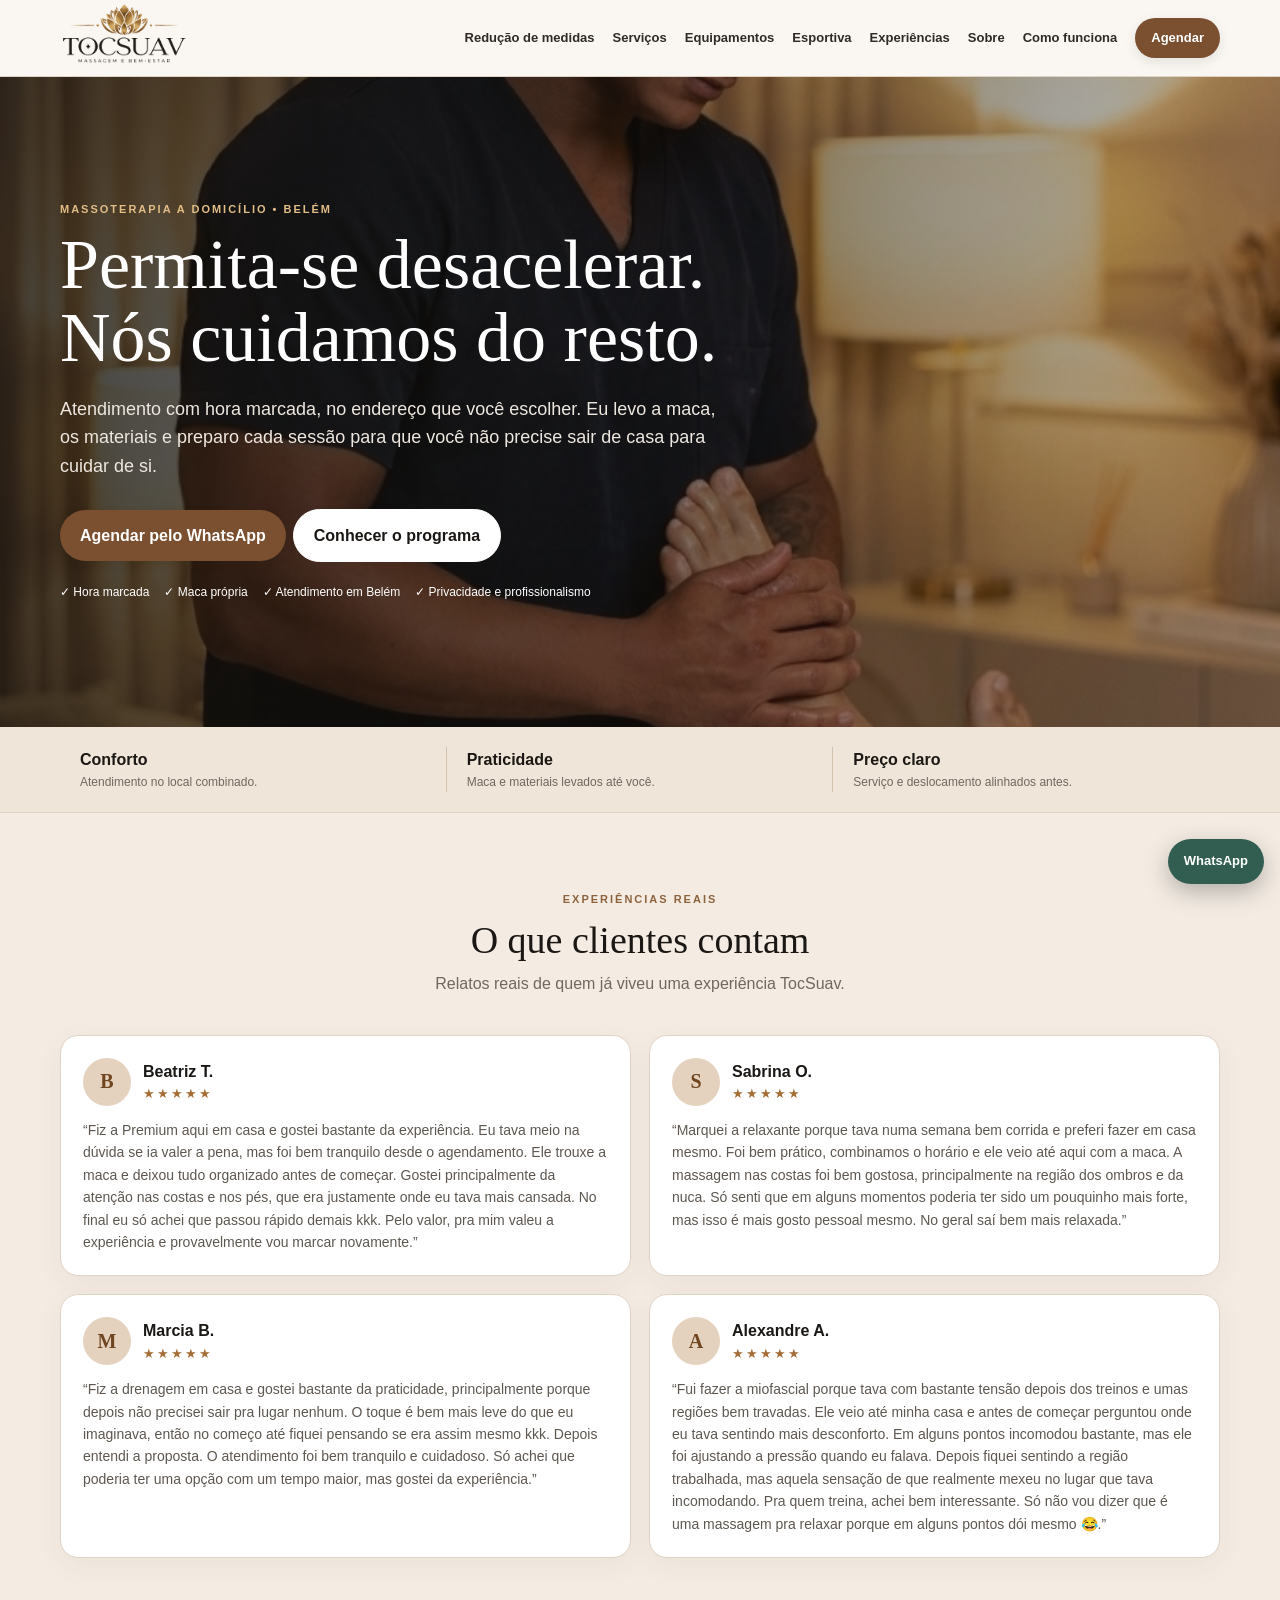
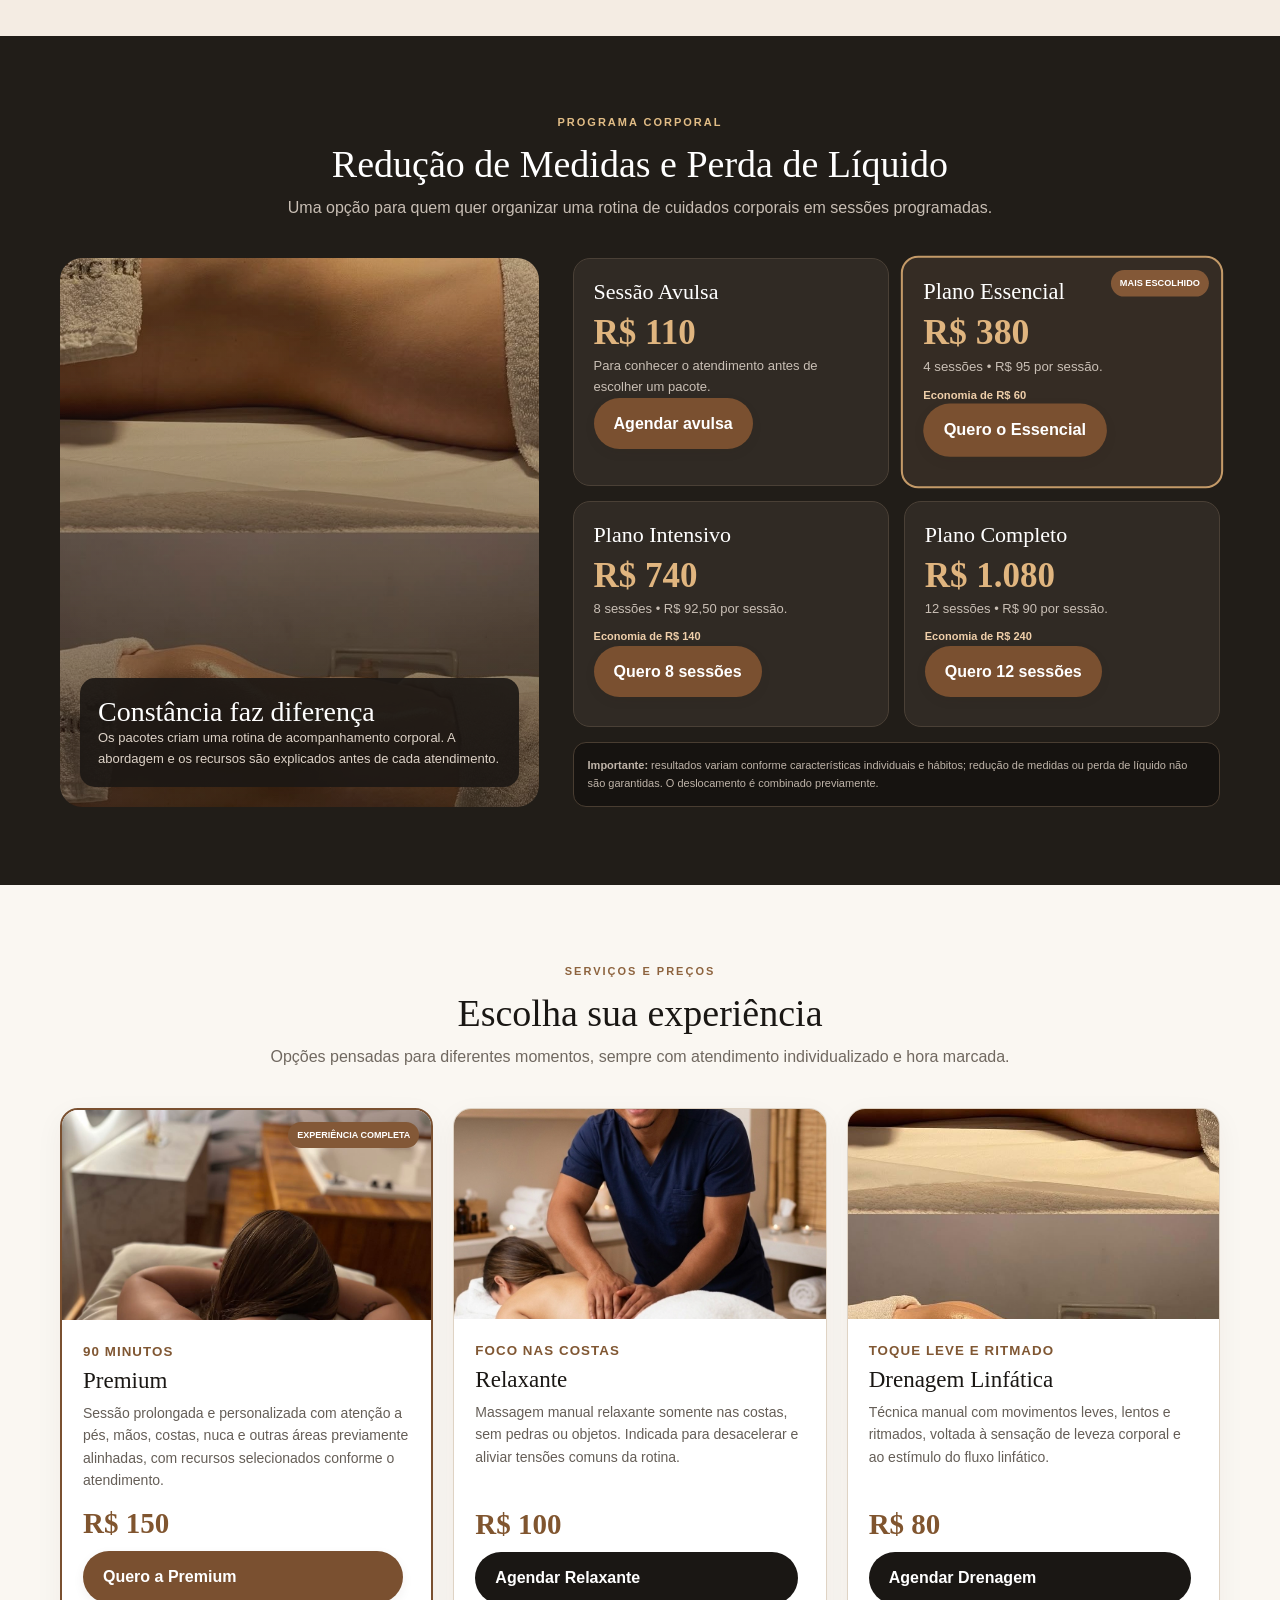
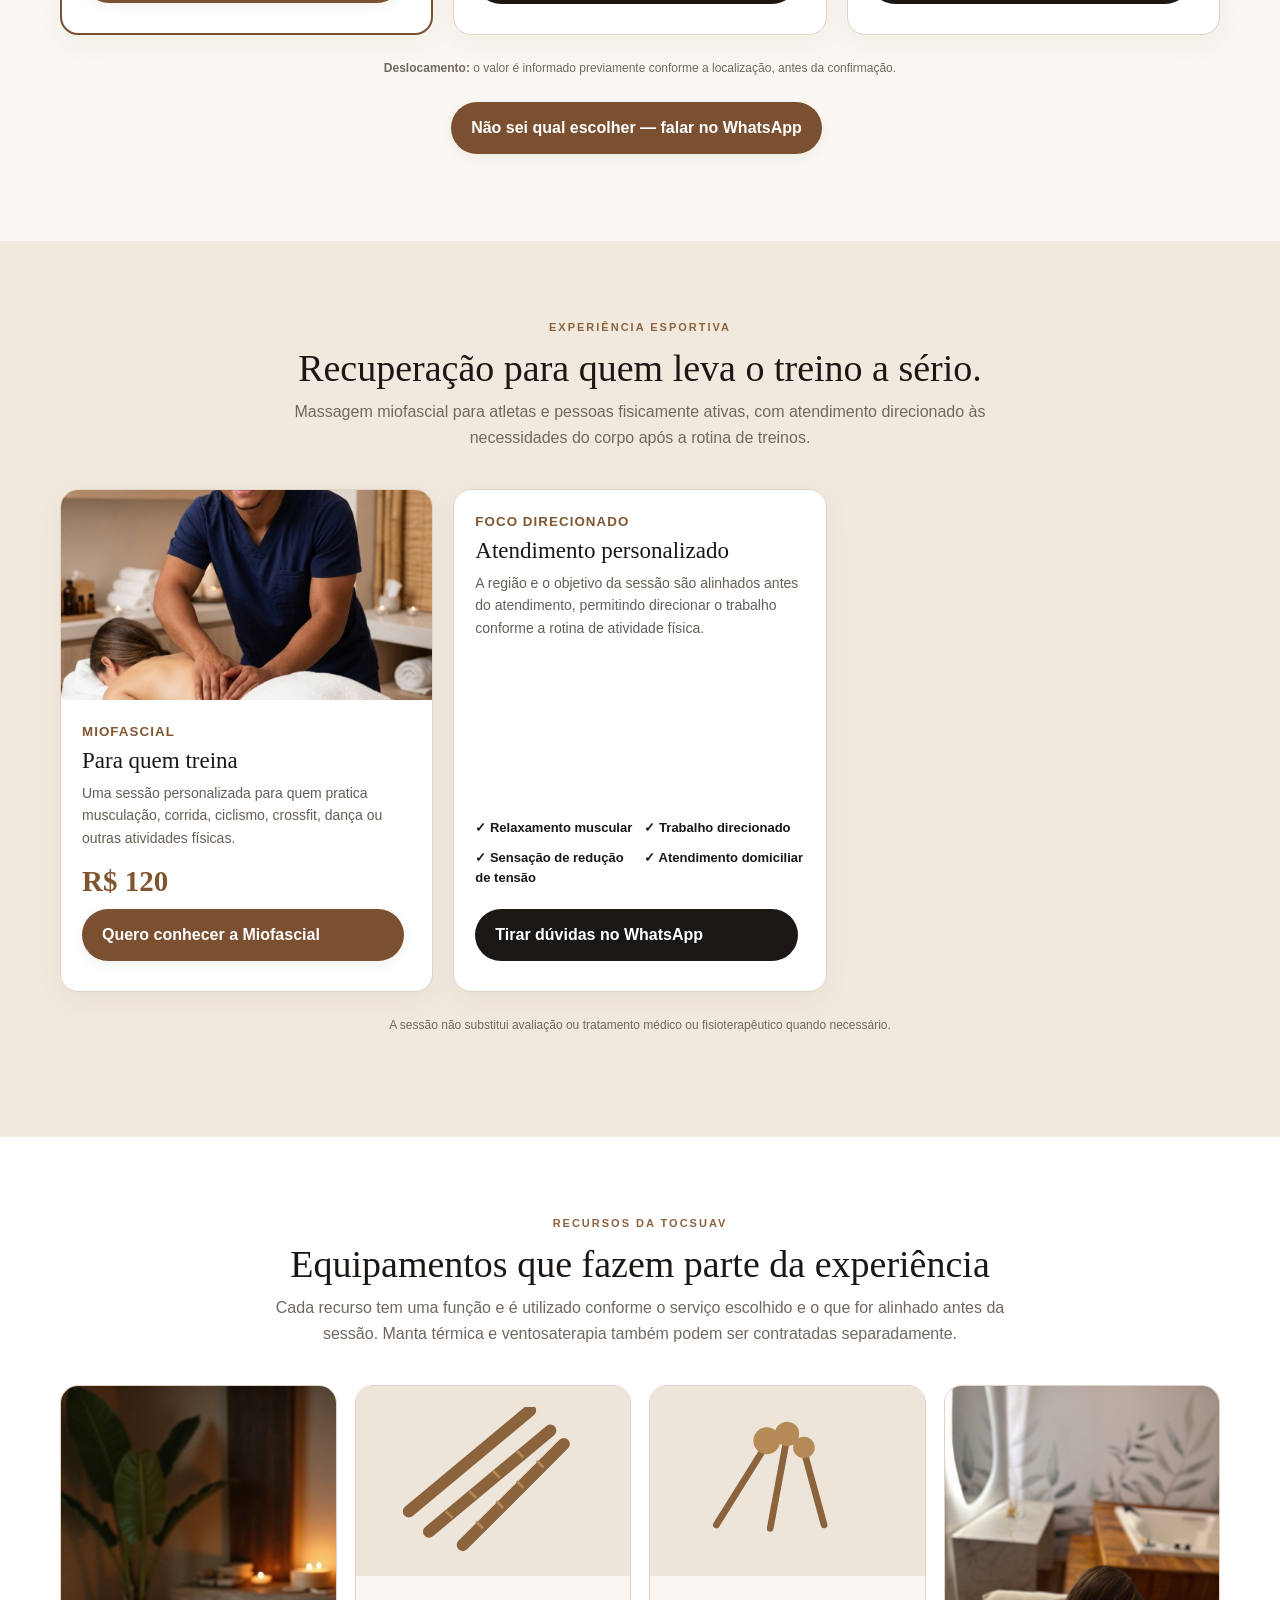
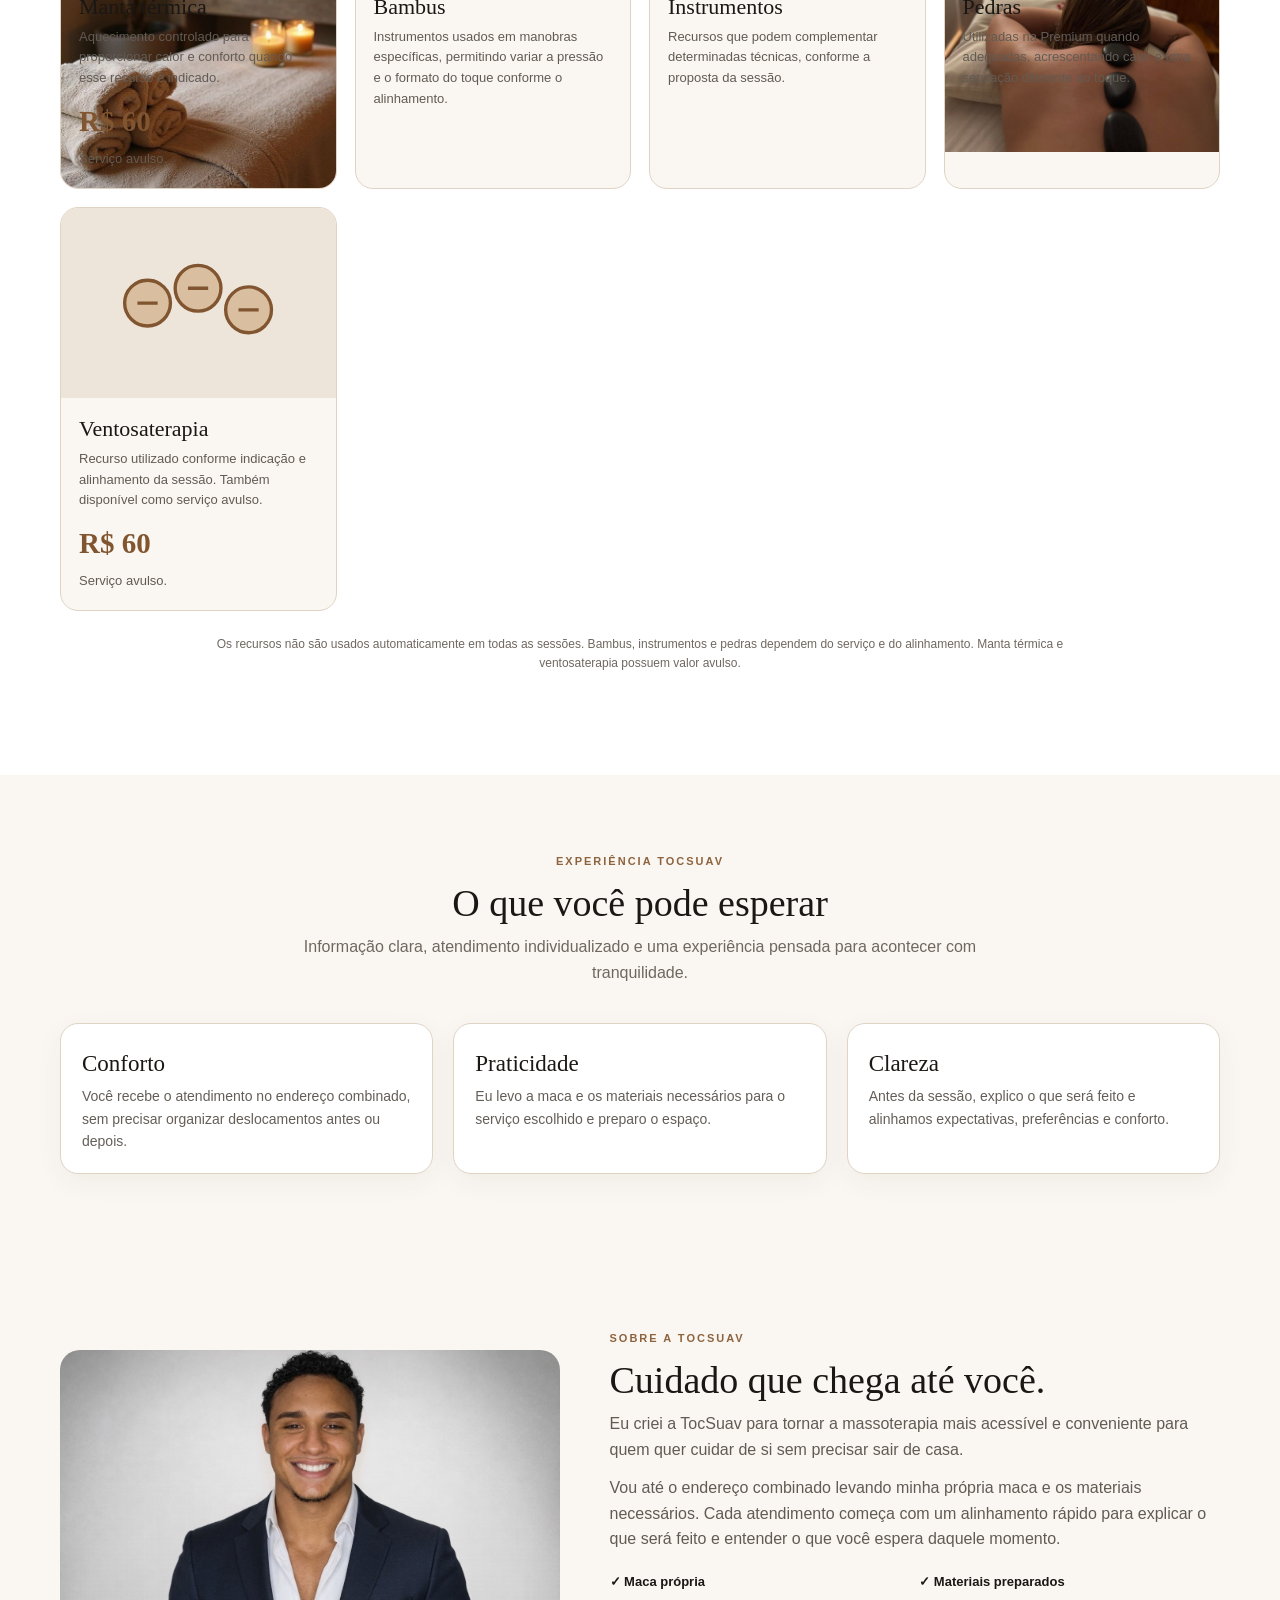
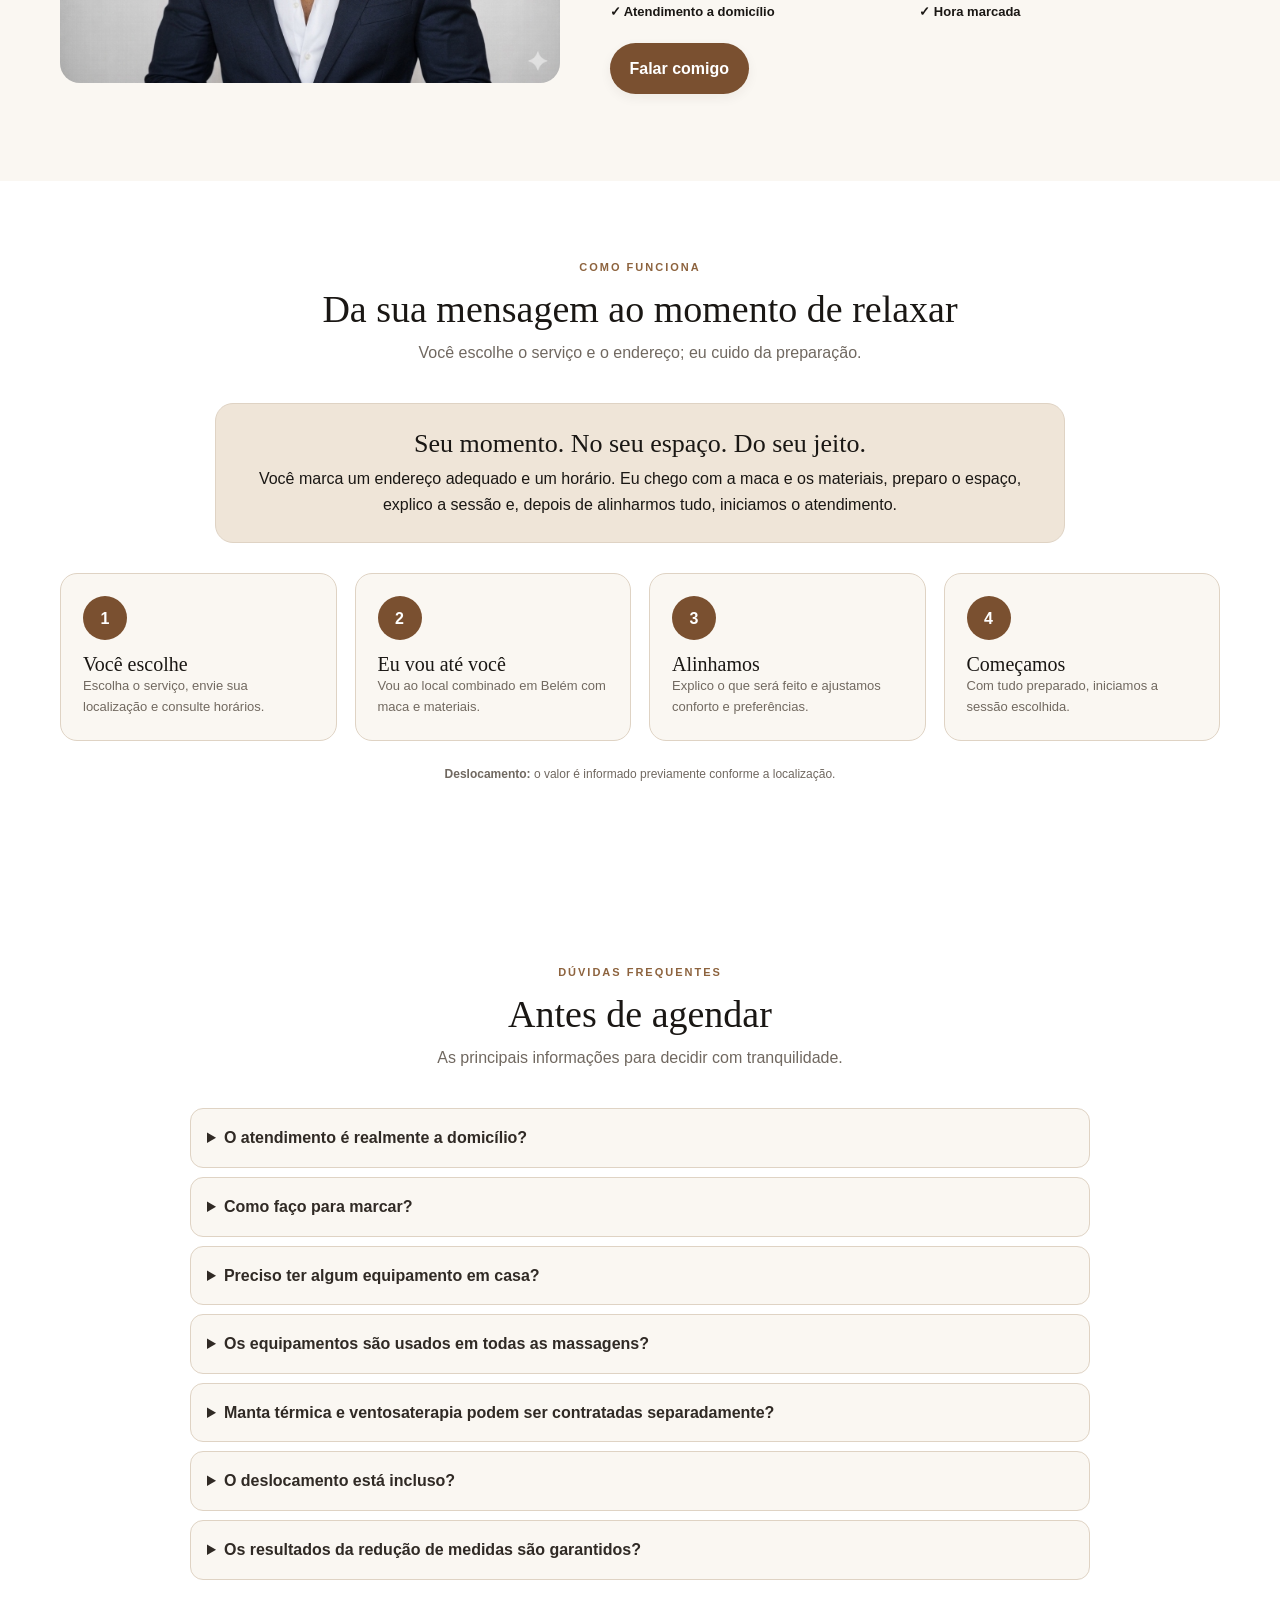
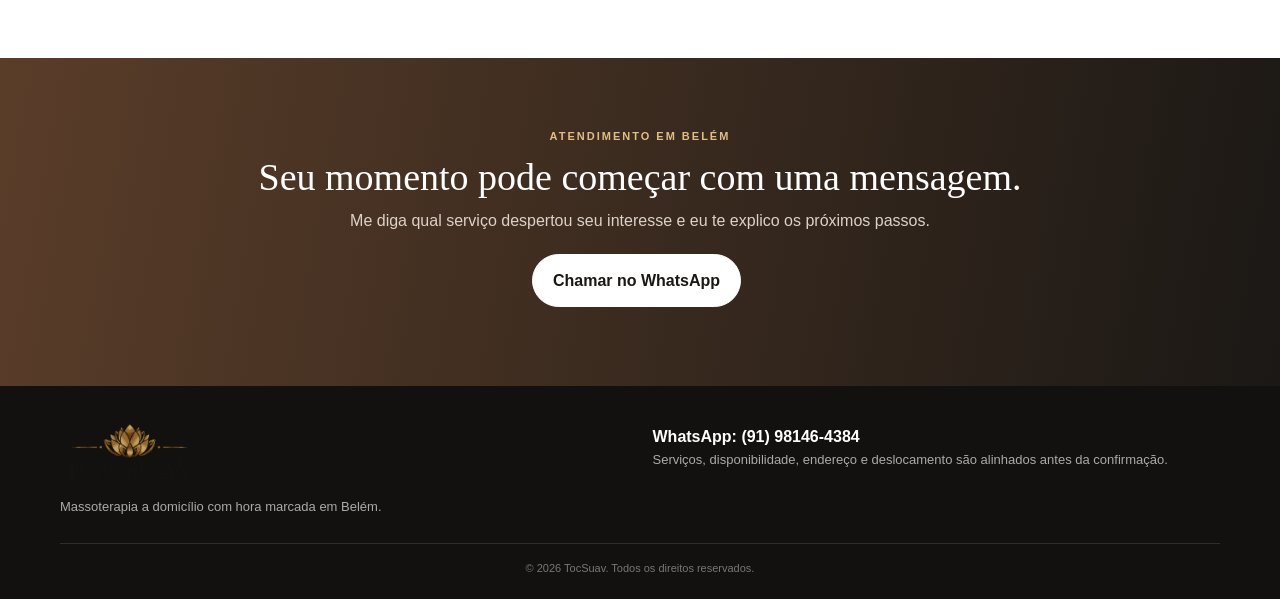
==== commit a3c72abd: "Adicionar depoimentos reais e destacar redução de medidas" ====
--- a/index.html
+++ b/index.html
@@ -1,12 +1,13 @@
 <!doctype html><html lang="pt-BR"><head><meta charset="utf-8"><meta name="viewport" content="width=device-width,initial-scale=1"><meta name="theme-color" content="#1a1714"><title>TocSuav | Massoterapia a domicílio em Belém</title><meta name="description" content="TocSuav — massoterapia a domicílio em Belém, com hora marcada. Premium, relaxante, drenagem, miofascial e cuidados corporais."><style>
-:root{--i:#1a1714;--g:#7a5030;--b:#efe5d8;--c:#faf7f2;--m:#706860;--l:#dfd3c4}*{box-sizing:border-box;margin:0;padding:0}html{scroll-behavior:smooth}body{font-family:Arial,sans-serif;background:var(--c);color:var(--i);line-height:1.6}a{text-decoration:none;color:inherit}.w{width:min(1160px,92%);margin:auto}.k{text-transform:uppercase;letter-spacing:2px;font-size:11px;font-weight:800;color:#8d633e;margin-bottom:10px}.hero .k,.measure .k,.cta .k{color:#e2bd86}.btn{display:inline-flex;padding:13px 20px;border-radius:30px;font-weight:800;margin:0 7px 9px 0;transition:.2s ease}.btn:hover{transform:translateY(-1px)}.gold{background:var(--g);color:#fff;box-shadow:0 4px 12px #2b1d140f}.dark{background:var(--i);color:#fff}.light{background:#fff;color:var(--i);border:1px solid #fff}.nav{position:sticky;top:0;z-index:20;background:#faf7f2f7;border-bottom:1px solid var(--l);backdrop-filter:blur(10px)}.navin{min-height:76px;display:flex;align-items:center;justify-content:space-between}.logo{height:60px;max-width:210px}.links{display:flex;gap:18px;align-items:center;font-size:13px;font-weight:700}.links a:not(.go){color:#302a25}.links .go{background:var(--g);color:#fff;padding:10px 16px;border-radius:25px;box-shadow:0 4px 12px #2b1d141a}.hero{min-height:650px;display:flex;align-items:center;color:#fff;background:linear-gradient(90deg,#14120fcc,#14120f4d),url(hero-massoterapia.jpeg) center/cover}.hero .in{max-width:760px;padding:90px 0}.hero h1{font:500 clamp(44px,6vw,70px)/1.04 Georgia,serif;margin-bottom:20px}.hero p{font-size:18px;color:#eee7df;max-width:670px;margin-bottom:28px}.trust{font-size:12px;color:#fff;display:flex;gap:15px;flex-wrap:wrap;margin-top:12px}.strip{background:var(--b);border-bottom:1px solid var(--l)}.stripin{display:grid;grid-template-columns:repeat(3,1fr);padding:20px 0}.stripin div{padding:0 20px;border-right:1px solid #d3c2ad}.stripin div:last-child{border:0}.strip span{display:block;font-size:12px;color:var(--m)}.sec{padding:78px 0}.title{text-align:center;margin-bottom:38px}.title h2,.about h2,.cta h2{font:500 38px Georgia,serif;margin:5px 0 9px}.title p{color:var(--m);max-width:760px;margin:auto}.cards{display:grid;grid-template-columns:repeat(3,1fr);gap:20px}.card{background:#fff;border:1px solid var(--l);border-radius:18px;overflow:hidden;box-shadow:0 8px 28px #3b291b0d;display:flex;flex-direction:column}.card img{width:100%;height:210px;object-fit:cover}.card .body{padding:21px;display:flex;flex-direction:column;flex:1}.card small{color:#805733;font-weight:800;letter-spacing:.08em}.card h3{font:23px Georgia,serif;margin:6px 0 8px}.card p{font-size:14px;color:#655e57;flex:1}.price{font:700 29px Georgia,serif;color:#80552f;margin:16px 0 11px}.premium{border:2px solid var(--g);position:relative}.flag,.tag{position:absolute;right:12px;top:12px;background:#835837;color:#fff;border-radius:99px;padding:6px 9px;font-size:9px;font-weight:900}.note{text-align:center;color:var(--m);font-size:12px;max-width:850px;margin:24px auto}.equip{background:#fff}.eqgrid{display:grid;grid-template-columns:repeat(4,1fr);gap:18px}.eq{background:var(--c);border:1px solid var(--l);border-radius:18px;overflow:hidden}.eqvis{height:190px;display:grid;place-items:center;background:#eee5da}.eqvis svg{width:78%;height:78%}.eq .body{padding:18px}.eq h3{font:22px Georgia,serif;margin-bottom:7px}.eq p{font-size:13px;color:#625b54}.measure{background:#211d18;color:#fff}.measure .title p{color:#c8beb4}.mgrid{display:grid;grid-template-columns:.85fr 1.15fr;gap:34px}.mvis{min-height:540px;border-radius:22px;background:linear-gradient(#241c1640,#241c1699),url(drenagem.jpeg) center/cover;position:relative}.mvis div{position:absolute;left:20px;right:20px;bottom:20px;background:#1c1814e8;padding:18px;border-radius:15px}.mvis h3{font:28px Georgia,serif}.mvis p{font-size:13px;color:#ddd2c7}.packs{display:grid;grid-template-columns:1fr 1fr;gap:15px}.pack{background:#302a24;border:1px solid #4a4036;border-radius:17px;padding:20px;position:relative}.pack.pop{border:2px solid #c49a68;background:#352c24;transform:scale(1.02)}.pack h3{font:22px Georgia,serif}.big{font:700 35px Georgia,serif;color:#e0b57f;margin:8px 0 3px}.pack p{font-size:13px;color:#c9bfb5}.save{display:block;color:#efcfaa;font-size:11px;font-weight:800;margin-top:8px}.warn{grid-column:1/-1;background:#161310;border:1px solid #493d31;border-radius:13px;padding:14px;font-size:11px;color:#bfb4a9}.about{display:grid;grid-template-columns:.9fr 1.1fr;gap:50px;align-items:center}.about img{width:100%;border-radius:20px}.about p{color:#625b54;margin-bottom:13px}.checks{display:grid;grid-template-columns:1fr 1fr;gap:9px;font-size:13px;font-weight:700;margin:20px 0}.how{background:#fff}.story{max-width:850px;margin:auto auto 30px;text-align:center;background:var(--b);border:1px solid var(--l);border-radius:18px;padding:25px}.story h3{font:26px Georgia,serif;margin-bottom:7px}.steps{display:grid;grid-template-columns:repeat(4,1fr);gap:18px}.step{background:var(--c);border:1px solid var(--l);border-radius:17px;padding:22px}.num{width:44px;height:44px;border-radius:50%;background:var(--g);color:#fff;display:grid;place-items:center;font-weight:900;margin-bottom:13px}.step h3{font:20px Georgia,serif}.step p{font-size:13px;color:#716960}.faq{background:#fff}.faqs{max-width:900px;margin:auto;display:grid;gap:9px}.faqitem{background:var(--c);border:1px solid var(--l);border-radius:13px;padding:16px}.faqitem summary{cursor:pointer;font-weight:800;color:#302a25}.faqitem p{font-size:13px;color:#675f58;margin-top:8px}.cta{background:linear-gradient(100deg,#5a3d29,#1b1815);color:#fff;text-align:center;padding:70px 0}.cta p{color:#ddd2c8;margin-bottom:20px}.float{position:fixed;right:16px;bottom:16px;z-index:30;background:#315e50;color:#fff;padding:12px 16px;border-radius:99px;font-weight:900;font-size:13px;box-shadow:0 8px 25px #0004}footer{background:#12110f;color:#fff;padding:38px 0 22px}.foot{display:grid;grid-template-columns:1fr 1fr;gap:25px}.flogo{height:65px}.foot p{color:#aaa;font-size:13px}.copy{text-align:center;border-top:1px solid #302d29;margin-top:25px;padding-top:16px;color:#777;font-size:11px}@media(max-width:950px){.links a:not(.go){display:none}.cards,.eqgrid{grid-template-columns:1fr 1fr}.mgrid,.about{grid-template-columns:1fr}.steps{grid-template-columns:1fr 1fr}}@media(max-width:600px){.w{width:calc(100% - 28px)}.logo{height:53px}.hero{min-height:600px}.hero h1{font-size:43px}.hero p{font-size:17px}.cards,.eqgrid,.packs,.steps,.stripin,.checks,.foot{grid-template-columns:1fr}.stripin div{border:0;border-bottom:1px solid #d3c2ad;padding:13px 0}.sec{padding:62px 0}.title h2,.about h2,.cta h2{font-size:33px}.mvis{min-height:330px}.pack.pop{transform:none}.float{right:12px;bottom:12px}}</style></head><body>
-<nav class="nav"><div class="w navin"><a href="#inicio"><img class="logo" src="logo-tocsuav.png" alt="TOCSUAV — Massagem e Bem-Estar"></a><div class="links"><a href="#servicos">Serviços</a><a href="#equipamentos">Equipamentos</a><a href="#esportiva">Esportiva</a><a href="#medidas">Redução de medidas</a><a href="#sobre">Sobre</a><a href="#como">Como funciona</a><a class="go" href="https://wa.me/5591981464384?text=Olá!%20Vi%20o%20site%20da%20TocSuav%20e%20quero%20consultar%20um%20horário." target="_blank">Agendar</a></div></div></nav>
-<header class="hero" id="inicio"><div class="w"><div class="in"><div class="k">Massoterapia a domicílio • Belém</div><h1>Permita-se desacelerar. Nós cuidamos do resto.</h1><p>Atendimento com hora marcada, no endereço que você escolher. Eu levo a maca, os materiais e preparo cada sessão para que você não precise sair de casa para cuidar de si.</p><a class="btn gold" href="https://wa.me/5591981464384?text=Olá!%20Quero%20agendar%20uma%20sessão%20com%20a%20TocSuav.%20Quais%20horários%20estão%20disponíveis?" target="_blank">Agendar pelo WhatsApp</a><a class="btn light" href="#servicos">Conhecer serviços</a><div class="trust"><span>✓ Hora marcada</span><span>✓ Maca própria</span><span>✓ Atendimento em Belém</span><span>✓ Privacidade e profissionalismo</span></div></div></div></header>
+:root{--i:#1a1714;--g:#7a5030;--b:#efe5d8;--c:#faf7f2;--m:#706860;--l:#dfd3c4}*{box-sizing:border-box;margin:0;padding:0}html{scroll-behavior:smooth}body{font-family:Arial,sans-serif;background:var(--c);color:var(--i);line-height:1.6}a{text-decoration:none;color:inherit}.w{width:min(1160px,92%);margin:auto}.k{text-transform:uppercase;letter-spacing:2px;font-size:11px;font-weight:800;color:#8d633e;margin-bottom:10px}.hero .k,.measure .k,.cta .k{color:#e2bd86}.btn{display:inline-flex;padding:13px 20px;border-radius:30px;font-weight:800;margin:0 7px 9px 0;transition:.2s ease}.btn:hover{transform:translateY(-1px)}.gold{background:var(--g);color:#fff;box-shadow:0 4px 12px #2b1d140f}.dark{background:var(--i);color:#fff}.light{background:#fff;color:var(--i);border:1px solid #fff}.nav{position:sticky;top:0;z-index:20;background:#faf7f2f7;border-bottom:1px solid var(--l);backdrop-filter:blur(10px)}.navin{min-height:76px;display:flex;align-items:center;justify-content:space-between}.logo{height:60px;max-width:210px}.links{display:flex;gap:18px;align-items:center;font-size:13px;font-weight:700}.links a:not(.go){color:#302a25}.links .go{background:var(--g);color:#fff;padding:10px 16px;border-radius:25px;box-shadow:0 4px 12px #2b1d141a}.hero{min-height:650px;display:flex;align-items:center;color:#fff;background:linear-gradient(90deg,#14120fcc,#14120f4d),url(hero-massoterapia.jpeg) center/cover}.hero .in{max-width:760px;padding:90px 0}.hero h1{font:500 clamp(44px,6vw,70px)/1.04 Georgia,serif;margin-bottom:20px}.hero p{font-size:18px;color:#eee7df;max-width:670px;margin-bottom:28px}.trust{font-size:12px;color:#fff;display:flex;gap:15px;flex-wrap:wrap;margin-top:12px}.strip{background:var(--b);border-bottom:1px solid var(--l)}.stripin{display:grid;grid-template-columns:repeat(3,1fr);padding:20px 0}.stripin div{padding:0 20px;border-right:1px solid #d3c2ad}.stripin div:last-child{border:0}.strip span{display:block;font-size:12px;color:var(--m)}.sec{padding:78px 0}.title{text-align:center;margin-bottom:38px}.title h2,.about h2,.cta h2{font:500 38px Georgia,serif;margin:5px 0 9px}.title p{color:var(--m);max-width:760px;margin:auto}.cards{display:grid;grid-template-columns:repeat(3,1fr);gap:20px}.card{background:#fff;border:1px solid var(--l);border-radius:18px;overflow:hidden;box-shadow:0 8px 28px #3b291b0d;display:flex;flex-direction:column}.card img{width:100%;height:210px;object-fit:cover}.card .body{padding:21px;display:flex;flex-direction:column;flex:1}.card small{color:#805733;font-weight:800;letter-spacing:.08em}.card h3{font:23px Georgia,serif;margin:6px 0 8px}.card p{font-size:14px;color:#655e57;flex:1}.price{font:700 29px Georgia,serif;color:#80552f;margin:16px 0 11px}.premium{border:2px solid var(--g);position:relative}.flag,.tag{position:absolute;right:12px;top:12px;background:#835837;color:#fff;border-radius:99px;padding:6px 9px;font-size:9px;font-weight:900}.note{text-align:center;color:var(--m);font-size:12px;max-width:850px;margin:24px auto}.reviews{background:#f4ece3}.reviewgrid{display:grid;grid-template-columns:repeat(2,1fr);gap:18px}.review{background:#fff;border:1px solid var(--l);border-radius:18px;padding:22px;box-shadow:0 8px 28px #3b291b0d}.reviewtop{display:flex;align-items:center;gap:12px;margin-bottom:13px}.avatar{width:48px;height:48px;border-radius:50%;background:#e4d2be;display:grid;place-items:center;color:#70451f;font:700 20px Georgia,serif}.reviewname{font-weight:800}.stars{color:#a56e37;letter-spacing:2px;font-size:13px}.review p{font-size:14px;color:#5e5750}.review em{font-style:normal;color:#7c736b}.equip{background:#fff}.eqgrid{display:grid;grid-template-columns:repeat(4,1fr);gap:18px}.eq{background:var(--c);border:1px solid var(--l);border-radius:18px;overflow:hidden}.eqvis{height:190px;display:grid;place-items:center;background:#eee5da}.eqvis svg{width:78%;height:78%}.eq .body{padding:18px}.eq h3{font:22px Georgia,serif;margin-bottom:7px}.eq p{font-size:13px;color:#625b54}.measure{background:#211d18;color:#fff}.measure .title p{color:#c8beb4}.mgrid{display:grid;grid-template-columns:.85fr 1.15fr;gap:34px}.mvis{min-height:540px;border-radius:22px;background:linear-gradient(#241c1640,#241c1699),url(drenagem.jpeg) center/cover;position:relative}.mvis div{position:absolute;left:20px;right:20px;bottom:20px;background:#1c1814e8;padding:18px;border-radius:15px}.mvis h3{font:28px Georgia,serif}.mvis p{font-size:13px;color:#ddd2c7}.packs{display:grid;grid-template-columns:1fr 1fr;gap:15px}.pack{background:#302a24;border:1px solid #4a4036;border-radius:17px;padding:20px;position:relative}.pack.pop{border:2px solid #c49a68;background:#352c24;transform:scale(1.02)}.pack h3{font:22px Georgia,serif}.big{font:700 35px Georgia,serif;color:#e0b57f;margin:8px 0 3px}.pack p{font-size:13px;color:#c9bfb5}.save{display:block;color:#efcfaa;font-size:11px;font-weight:800;margin-top:8px}.warn{grid-column:1/-1;background:#161310;border:1px solid #493d31;border-radius:13px;padding:14px;font-size:11px;color:#bfb4a9}.about{display:grid;grid-template-columns:.9fr 1.1fr;gap:50px;align-items:center}.about img{width:100%;border-radius:20px}.about p{color:#625b54;margin-bottom:13px}.checks{display:grid;grid-template-columns:1fr 1fr;gap:9px;font-size:13px;font-weight:700;margin:20px 0}.how{background:#fff}.story{max-width:850px;margin:auto auto 30px;text-align:center;background:var(--b);border:1px solid var(--l);border-radius:18px;padding:25px}.story h3{font:26px Georgia,serif;margin-bottom:7px}.steps{display:grid;grid-template-columns:repeat(4,1fr);gap:18px}.step{background:var(--c);border:1px solid var(--l);border-radius:17px;padding:22px}.num{width:44px;height:44px;border-radius:50%;background:var(--g);color:#fff;display:grid;place-items:center;font-weight:900;margin-bottom:13px}.step h3{font:20px Georgia,serif}.step p{font-size:13px;color:#716960}.faq{background:#fff}.faqs{max-width:900px;margin:auto;display:grid;gap:9px}.faqitem{background:var(--c);border:1px solid var(--l);border-radius:13px;padding:16px}.faqitem summary{cursor:pointer;font-weight:800;color:#302a25}.faqitem p{font-size:13px;color:#675f58;margin-top:8px}.cta{background:linear-gradient(100deg,#5a3d29,#1b1815);color:#fff;text-align:center;padding:70px 0}.cta p{color:#ddd2c8;margin-bottom:20px}.float{position:fixed;right:16px;bottom:16px;z-index:30;background:#315e50;color:#fff;padding:12px 16px;border-radius:99px;font-weight:900;font-size:13px;box-shadow:0 8px 25px #0004}footer{background:#12110f;color:#fff;padding:38px 0 22px}.foot{display:grid;grid-template-columns:1fr 1fr;gap:25px}.flogo{height:65px}.foot p{color:#aaa;font-size:13px}.copy{text-align:center;border-top:1px solid #302d29;margin-top:25px;padding-top:16px;color:#777;font-size:11px}@media(max-width:950px){.links a:not(.go){display:none}.cards,.eqgrid,.reviewgrid{grid-template-columns:1fr 1fr}.mgrid,.about{grid-template-columns:1fr}.steps{grid-template-columns:1fr 1fr}}@media(max-width:600px){.w{width:calc(100% - 28px)}.logo{height:53px}.hero{min-height:600px}.hero h1{font-size:43px}.hero p{font-size:17px}.cards,.eqgrid,.packs,.steps,.stripin,.checks,.foot,.reviewgrid{grid-template-columns:1fr}.stripin div{border:0;border-bottom:1px solid #d3c2ad;padding:13px 0}.sec{padding:62px 0}.title h2,.about h2,.cta h2{font-size:33px}.mvis{min-height:330px}.pack.pop{transform:none}.float{right:12px;bottom:12px}}</style></head><body>
+<nav class="nav"><div class="w navin"><a href="#inicio"><img class="logo" src="logo-tocsuav.png" alt="TOCSUAV — Massagem e Bem-Estar"></a><div class="links"><a href="#medidas">Redução de medidas</a><a href="#servicos">Serviços</a><a href="#equipamentos">Equipamentos</a><a href="#esportiva">Esportiva</a><a href="#depoimentos">Experiências</a><a href="#sobre">Sobre</a><a href="#como">Como funciona</a><a class="go" href="https://wa.me/5591981464384?text=Olá!%20Vi%20o%20site%20da%20TocSuav%20e%20quero%20consultar%20um%20horário." target="_blank">Agendar</a></div></div></nav>
+<header class="hero" id="inicio"><div class="w"><div class="in"><div class="k">Massoterapia a domicílio • Belém</div><h1>Permita-se desacelerar. Nós cuidamos do resto.</h1><p>Atendimento com hora marcada, no endereço que você escolher. Eu levo a maca, os materiais e preparo cada sessão para que você não precise sair de casa para cuidar de si.</p><a class="btn gold" href="https://wa.me/5591981464384?text=Olá!%20Quero%20agendar%20uma%20sessão%20com%20a%20TocSuav.%20Quais%20horários%20estão%20disponíveis?" target="_blank">Agendar pelo WhatsApp</a><a class="btn light" href="#medidas">Conhecer o programa</a><div class="trust"><span>✓ Hora marcada</span><span>✓ Maca própria</span><span>✓ Atendimento em Belém</span><span>✓ Privacidade e profissionalismo</span></div></div></div></header>
 <section class="strip"><div class="w stripin"><div><b>Conforto</b><span>Atendimento no local combinado.</span></div><div><b>Praticidade</b><span>Maca e materiais levados até você.</span></div><div><b>Preço claro</b><span>Serviço e deslocamento alinhados antes.</span></div></div></section>
+<section class="sec reviews" id="depoimentos"><div class="w"><div class="title"><div class="k">Experiências reais</div><h2>O que clientes contam</h2><p>Relatos reais de quem já viveu uma experiência TocSuav.</p></div><div class="reviewgrid"><article class="review"><div class="reviewtop"><div class="avatar">B</div><div><div class="reviewname">Beatriz T.</div><div class="stars">★★★★★</div></div></div><p>“Fiz a Premium aqui em casa e gostei bastante da experiência. Eu tava meio na dúvida se ia valer a pena, mas foi bem tranquilo desde o agendamento. Ele trouxe a maca e deixou tudo organizado antes de começar. Gostei principalmente da atenção nas costas e nos pés, que era justamente onde eu tava mais cansada. No final eu só achei que passou rápido demais kkk. Pelo valor, pra mim valeu a experiência e provavelmente vou marcar novamente.”</p></article><article class="review"><div class="reviewtop"><div class="avatar">S</div><div><div class="reviewname">Sabrina O.</div><div class="stars">★★★★★</div></div></div><p>“Marquei a relaxante porque tava numa semana bem corrida e preferi fazer em casa mesmo. Foi bem prático, combinamos o horário e ele veio até aqui com a maca. A massagem nas costas foi bem gostosa, principalmente na região dos ombros e da nuca. Só senti que em alguns momentos poderia ter sido um pouquinho mais forte, mas isso é mais gosto pessoal mesmo. No geral saí bem mais relaxada.”</p></article><article class="review"><div class="reviewtop"><div class="avatar">M</div><div><div class="reviewname">Marcia B.</div><div class="stars">★★★★★</div></div></div><p>“Fiz a drenagem em casa e gostei bastante da praticidade, principalmente porque depois não precisei sair pra lugar nenhum. O toque é bem mais leve do que eu imaginava, então no começo até fiquei pensando se era assim mesmo kkk. Depois entendi a proposta. O atendimento foi bem tranquilo e cuidadoso. Só achei que poderia ter uma opção com um tempo maior, mas gostei da experiência.”</p></article><article class="review"><div class="reviewtop"><div class="avatar">A</div><div><div class="reviewname">Alexandre A.</div><div class="stars">★★★★★</div></div></div><p>“Fui fazer a miofascial porque tava com bastante tensão depois dos treinos e umas regiões bem travadas. Ele veio até minha casa e antes de começar perguntou onde eu tava sentindo mais desconforto. Em alguns pontos incomodou bastante, mas ele foi ajustando a pressão quando eu falava. Depois fiquei sentindo a região trabalhada, mas aquela sensação de que realmente mexeu no lugar que tava incomodando. Pra quem treina, achei bem interessante. Só não vou dizer que é uma massagem pra relaxar porque em alguns pontos dói mesmo 😂.”</p></article></div></div></section>
+<section class="sec measure" id="medidas"><div class="w"><div class="title"><div class="k">Programa corporal</div><h2>Redução de Medidas e Perda de Líquido</h2><p>Uma opção para quem quer organizar uma rotina de cuidados corporais em sessões programadas.</p></div><div class="mgrid"><div class="mvis"><div><h3>Constância faz diferença</h3><p>Os pacotes criam uma rotina de acompanhamento corporal. A abordagem e os recursos são explicados antes de cada atendimento.</p></div></div><div class="packs"><div class="pack"><h3>Sessão Avulsa</h3><div class="big">R$ 110</div><p>Para conhecer o atendimento antes de escolher um pacote.</p><a class="btn gold" href="https://wa.me/5591981464384?text=Olá!%20Quero%20agendar%20uma%20sessão%20avulsa%20do%20Programa%20Redução%20de%20Medidas%20por%20R$110." target="_blank">Agendar avulsa</a></div><div class="pack pop"><span class="tag">MAIS ESCOLHIDO</span><h3>Plano Essencial</h3><div class="big">R$ 380</div><p>4 sessões • R$ 95 por sessão.</p><span class="save">Economia de R$ 60</span><a class="btn gold" href="https://wa.me/5591981464384?text=Olá!%20Quero%20o%20Plano%20Essencial%20de%204%20sessões%20por%20R$380." target="_blank">Quero o Essencial</a></div><div class="pack"><h3>Plano Intensivo</h3><div class="big">R$ 740</div><p>8 sessões • R$ 92,50 por sessão.</p><span class="save">Economia de R$ 140</span><a class="btn gold" href="https://wa.me/5591981464384?text=Olá!%20Quero%20o%20Plano%20Intensivo%20de%208%20sessões%20por%20R$740." target="_blank">Quero 8 sessões</a></div><div class="pack"><h3>Plano Completo</h3><div class="big">R$ 1.080</div><p>12 sessões • R$ 90 por sessão.</p><span class="save">Economia de R$ 240</span><a class="btn gold" href="https://wa.me/5591981464384?text=Olá!%20Quero%20o%20Plano%20Completo%20de%2012%20sessões%20por%20R$1.080." target="_blank">Quero 12 sessões</a></div><div class="warn"><b>Importante:</b> resultados variam conforme características individuais e hábitos; redução de medidas ou perda de líquido não são garantidas. O deslocamento é combinado previamente.</div></div></div></div></section>
 <section class="sec" id="servicos"><div class="w"><div class="title"><div class="k">Serviços e preços</div><h2>Escolha sua experiência</h2><p>Opções pensadas para diferentes momentos, sempre com atendimento individualizado e hora marcada.</p></div><div class="cards"><article class="card premium"><div class="flag">EXPERIÊNCIA COMPLETA</div><img src="premium-pedras.jpeg" alt="Premium com pedras"><div class="body"><small>90 MINUTOS</small><h3>Premium</h3><p>Sessão prolongada e personalizada com atenção a pés, mãos, costas, nuca e outras áreas previamente alinhadas, com recursos selecionados conforme o atendimento.</p><div class="price">R$ 150</div><a class="btn gold" href="https://wa.me/5591981464384?text=Olá!%20Tenho%20interesse%20na%20Premium%20de%2090%20minutos%20por%20R$150." target="_blank">Quero a Premium</a></div></article><article class="card"><img src="relaxante-costas.jpeg" alt="Massagem relaxante nas costas"><div class="body"><small>FOCO NAS COSTAS</small><h3>Relaxante</h3><p>Massagem manual relaxante somente nas costas, sem pedras ou objetos. Indicada para desacelerar e aliviar tensões comuns da rotina.</p><div class="price">R$ 100</div><a class="btn dark" href="https://wa.me/5591981464384?text=Olá!%20Tenho%20interesse%20na%20Massagem%20Relaxante%20por%20R$100." target="_blank">Agendar Relaxante</a></div></article><article class="card"><img src="drenagem.jpeg" alt="Drenagem linfática"><div class="body"><small>TOQUE LEVE E RITMADO</small><h3>Drenagem Linfática</h3><p>Técnica manual com movimentos leves, lentos e ritmados, voltada à sensação de leveza corporal e ao estímulo do fluxo linfático.</p><div class="price">R$ 80</div><a class="btn dark" href="https://wa.me/5591981464384?text=Olá!%20Tenho%20interesse%20na%20Drenagem%20Linfática%20por%20R$80." target="_blank">Agendar Drenagem</a></div></article></div><p class="note"><b>Deslocamento:</b> o valor é informado previamente conforme a localização, antes da confirmação.</p><div style="text-align:center"><a class="btn gold" href="https://wa.me/5591981464384?text=Olá!%20Estou%20em%20dúvida%20sobre%20qual%20serviço%20escolher.%20Pode%20me%20orientar?" target="_blank">Não sei qual escolher — falar no WhatsApp</a></div></div></section>
 <section class="sec" id="esportiva" style="background:#f2e9de"><div class="w"><div class="title"><div class="k">Experiência esportiva</div><h2>Recuperação para quem leva o treino a sério.</h2><p>Massagem miofascial para atletas e pessoas fisicamente ativas, com atendimento direcionado às necessidades do corpo após a rotina de treinos.</p></div><div class="cards"><article class="card"><img src="relaxante-costas.jpeg" alt="Massagem para recuperação muscular"><div class="body"><small>MIOFASCIAL</small><h3>Para quem treina</h3><p>Uma sessão personalizada para quem pratica musculação, corrida, ciclismo, crossfit, dança ou outras atividades físicas.</p><div class="price">R$ 120</div><a class="btn gold" href="https://wa.me/5591981464384?text=Olá!%20Tenho%20interesse%20na%20Massagem%20Miofascial%20por%20R$120." target="_blank">Quero conhecer a Miofascial</a></div></article><article class="card"><div class="body"><small>FOCO DIRECIONADO</small><h3>Atendimento personalizado</h3><p>A região e o objetivo da sessão são alinhados antes do atendimento, permitindo direcionar o trabalho conforme a rotina de atividade física.</p><div class="checks"><span>✓ Relaxamento muscular</span><span>✓ Trabalho direcionado</span><span>✓ Sensação de redução de tensão</span><span>✓ Atendimento domiciliar</span></div><a class="btn dark" href="https://wa.me/5591981464384?text=Olá!%20Pratico%20atividade%20física%20e%20quero%20saber%20se%20a%20Miofascial%20é%20indicada%20para%20mim." target="_blank">Tirar dúvidas no WhatsApp</a></div></article></div><p class="note">A sessão não substitui avaliação ou tratamento médico ou fisioterapêutico quando necessário.</p></div></section>
 <section class="sec equip" id="equipamentos"><div class="w"><div class="title"><div class="k">Recursos da TocSuav</div><h2>Equipamentos que fazem parte da experiência</h2><p>Cada recurso tem uma função e é utilizado conforme o serviço escolhido e o que for alinhado antes da sessão. Manta térmica e ventosaterapia também podem ser contratadas separadamente.</p></div><div class="eqgrid"><article class="eq"><div class="eqvis"><img src="manta-termica.jpeg" style="width:100%;height:100%;object-fit:cover" alt="Manta térmica"></div><div class="body"><h3>Manta térmica</h3><p>Aquecimento controlado para proporcionar calor e conforto quando esse recurso é indicado.</p><div class="price">R$ 60</div><p>Serviço avulso.</p></div></article><article class="eq"><div class="eqvis"><svg viewBox="0 0 300 220" aria-label="Bambus para massagem"><rect width="300" height="220" fill="#eee5da"/><g stroke="#8b633d" stroke-width="18" stroke-linecap="round"><path d="M55 185L235 35"/><path d="M105 205L255 55"/><path d="M25 155L205 5"/></g><g stroke="#b58a56" stroke-width="4"><path d="M80 155l10 10M115 125l10 10M150 95l10 10M185 65l10 10"/><path d="M125 170l10 10M155 140l10 10M185 110l10 10M215 80l10 10"/></g></svg></div><div class="body"><h3>Bambus</h3><p>Instrumentos usados em manobras específicas, permitindo variar a pressão e o formato do toque conforme o alinhamento.</p></div></article><article class="eq"><div class="eqvis"><svg viewBox="0 0 300 220" aria-label="Instrumentos de massagem"><rect width="300" height="220" fill="#eee5da"/><g fill="none" stroke="#8b633d" stroke-width="10" stroke-linecap="round"><path d="M45 175L120 55"/><path d="M125 180L150 45"/><path d="M205 175L175 65"/></g><circle cx="120" cy="50" r="20" fill="#b58a56"/><circle cx="150" cy="40" r="18" fill="#b58a56"/><circle cx="175" cy="60" r="16" fill="#b58a56"/></svg></div><div class="body"><h3>Instrumentos</h3><p>Recursos que podem complementar determinadas técnicas, conforme a proposta da sessão.</p></div></article><article class="eq"><div class="eqvis"><img src="premium-pedras.jpeg" style="width:100%;height:100%;object-fit:cover" alt="Pedras usadas na Premium"></div><div class="body"><h3>Pedras</h3><p>Utilizadas na Premium quando adequadas, acrescentando calor e uma sensação diferente ao toque.</p></div></article><article class="eq"><div class="eqvis"><svg viewBox="0 0 300 220" aria-label="Ventosas"><rect width="300" height="220" fill="#eee5da"/><g fill="#c9a171" fill-opacity=".55" stroke="#80552f" stroke-width="5"><circle cx="75" cy="110" r="34"/><circle cx="150" cy="88" r="34"/><circle cx="225" cy="120" r="34"/></g><path d="M60 110h30M135 88h30M210 120h30" stroke="#80552f" stroke-width="5"/></svg></div><div class="body"><h3>Ventosaterapia</h3><p>Recurso utilizado conforme indicação e alinhamento da sessão. Também disponível como serviço avulso.</p><div class="price">R$ 60</div><p>Serviço avulso.</p></div></article></div><p class="note">Os recursos não são usados automaticamente em todas as sessões. Bambus, instrumentos e pedras dependem do serviço e do alinhamento. Manta térmica e ventosaterapia possuem valor avulso.</p></div></section>
-<section class="sec measure" id="medidas"><div class="w"><div class="title"><div class="k">Programa corporal</div><h2>Redução de Medidas e Perda de Líquido</h2><p>Uma opção para quem quer organizar uma rotina de cuidados corporais em sessões programadas.</p></div><div class="mgrid"><div class="mvis"><div><h3>Constância faz diferença</h3><p>Os pacotes criam uma rotina de acompanhamento corporal. A abordagem e os recursos são explicados antes de cada atendimento.</p></div></div><div class="packs"><div class="pack"><h3>Sessão Avulsa</h3><div class="big">R$ 110</div><p>Para conhecer o atendimento antes de escolher um pacote.</p><a class="btn gold" href="https://wa.me/5591981464384?text=Olá!%20Quero%20agendar%20uma%20sessão%20avulsa%20do%20Programa%20Redução%20de%20Medidas%20por%20R$110." target="_blank">Agendar avulsa</a></div><div class="pack pop"><span class="tag">MAIS ESCOLHIDO</span><h3>Plano Essencial</h3><div class="big">R$ 380</div><p>4 sessões • R$ 95 por sessão.</p><span class="save">Economia de R$ 60</span><a class="btn gold" href="https://wa.me/5591981464384?text=Olá!%20Quero%20o%20Plano%20Essencial%20de%204%20sessões%20por%20R$380." target="_blank">Quero o Essencial</a></div><div class="pack"><h3>Plano Intensivo</h3><div class="big">R$ 740</div><p>8 sessões • R$ 92,50 por sessão.</p><span class="save">Economia de R$ 140</span><a class="btn gold" href="https://wa.me/5591981464384?text=Olá!%20Quero%20o%20Plano%20Intensivo%20de%208%20sessões%20por%20R$740." target="_blank">Quero 8 sessões</a></div><div class="pack"><h3>Plano Completo</h3><div class="big">R$ 1.080</div><p>12 sessões • R$ 90 por sessão.</p><span class="save">Economia de R$ 240</span><a class="btn gold" href="https://wa.me/5591981464384?text=Olá!%20Quero%20o%20Plano%20Completo%20de%2012%20sessões%20por%20R$1.080." target="_blank">Quero 12 sessões</a></div><div class="warn"><b>Importante:</b> resultados variam conforme características individuais e hábitos; redução de medidas ou perda de líquido não são garantidas. O deslocamento é combinado previamente.</div></div></div></div></section>
 <section class="sec"><div class="w"><div class="title"><div class="k">Experiência TocSuav</div><h2>O que você pode esperar</h2><p>Informação clara, atendimento individualizado e uma experiência pensada para acontecer com tranquilidade.</p></div><div class="cards"><div class="card"><div class="body"><h3>Conforto</h3><p>Você recebe o atendimento no endereço combinado, sem precisar organizar deslocamentos antes ou depois.</p></div></div><div class="card"><div class="body"><h3>Praticidade</h3><p>Eu levo a maca e os materiais necessários para o serviço escolhido e preparo o espaço.</p></div></div><div class="card"><div class="body"><h3>Clareza</h3><p>Antes da sessão, explico o que será feito e alinhamos expectativas, preferências e conforto.</p></div></div></div></div></section>
 <section class="sec" id="sobre"><div class="w about"><img src="profissional.jpeg" alt="Massoterapeuta TocSuav"><div><div class="k">Sobre a TocSuav</div><h2>Cuidado que chega até você.</h2><p>Eu criei a TocSuav para tornar a massoterapia mais acessível e conveniente para quem quer cuidar de si sem precisar sair de casa.</p><p>Vou até o endereço combinado levando minha própria maca e os materiais necessários. Cada atendimento começa com um alinhamento rápido para explicar o que será feito e entender o que você espera daquele momento.</p><div class="checks"><span>✓ Maca própria</span><span>✓ Materiais preparados</span><span>✓ Atendimento a domicílio</span><span>✓ Hora marcada</span></div><a class="btn gold" href="https://wa.me/5591981464384?text=Olá!%20Quero%20tirar%20uma%20dúvida%20sobre%20o%20atendimento%20da%20TocSuav." target="_blank">Falar comigo</a></div></div></section>
 <section class="sec how" id="como"><div class="w"><div class="title"><div class="k">Como funciona</div><h2>Da sua mensagem ao momento de relaxar</h2><p>Você escolhe o serviço e o endereço; eu cuido da preparação.</p></div><div class="story"><h3>Seu momento. No seu espaço. Do seu jeito.</h3><p>Você marca um endereço adequado e um horário. Eu chego com a maca e os materiais, preparo o espaço, explico a sessão e, depois de alinharmos tudo, iniciamos o atendimento.</p></div><div class="steps"><div class="step"><div class="num">1</div><h3>Você escolhe</h3><p>Escolha o serviço, envie sua localização e consulte horários.</p></div><div class="step"><div class="num">2</div><h3>Eu vou até você</h3><p>Vou ao local combinado em Belém com maca e materiais.</p></div><div class="step"><div class="num">3</div><h3>Alinhamos</h3><p>Explico o que será feito e ajustamos conforto e preferências.</p></div><div class="step"><div class="num">4</div><h3>Começamos</h3><p>Com tudo preparado, iniciamos a sessão escolhida.</p></div></div><p class="note"><b>Deslocamento:</b> o valor é informado previamente conforme a localização.</p></div></section>
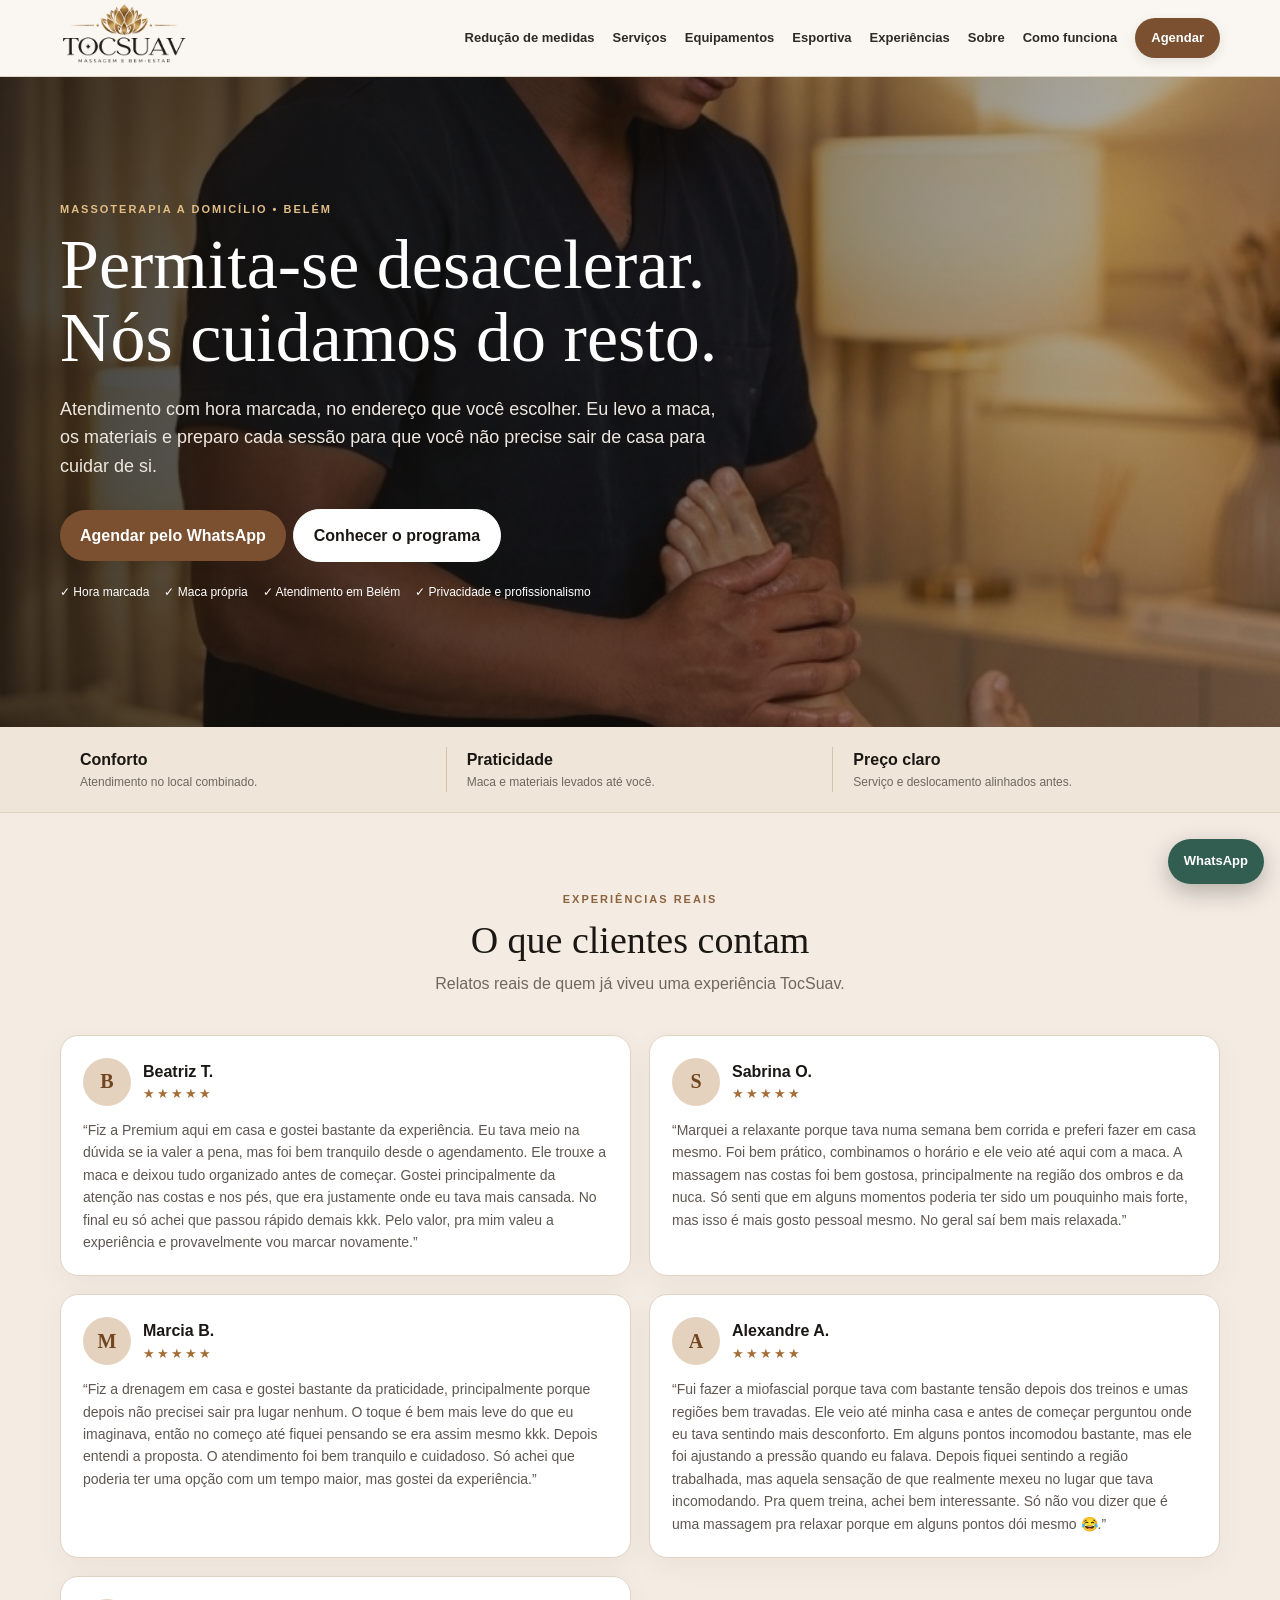
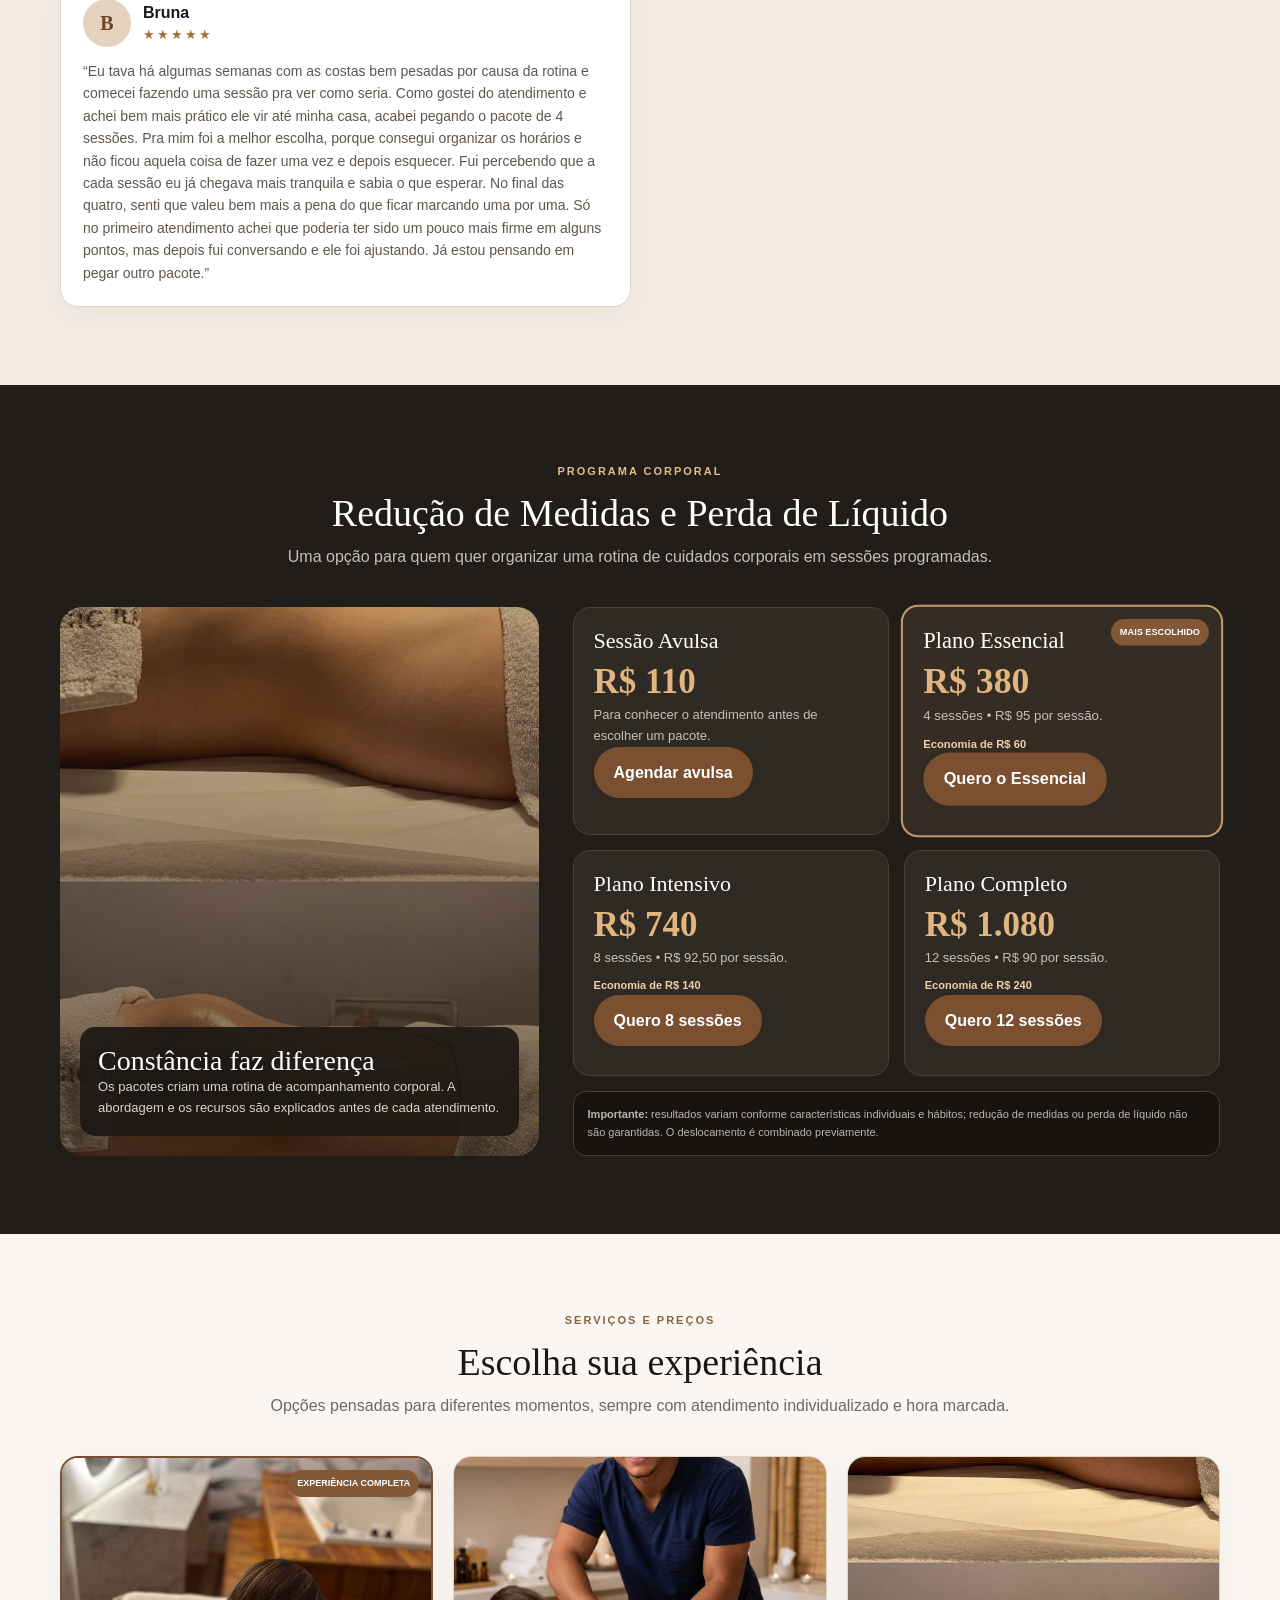
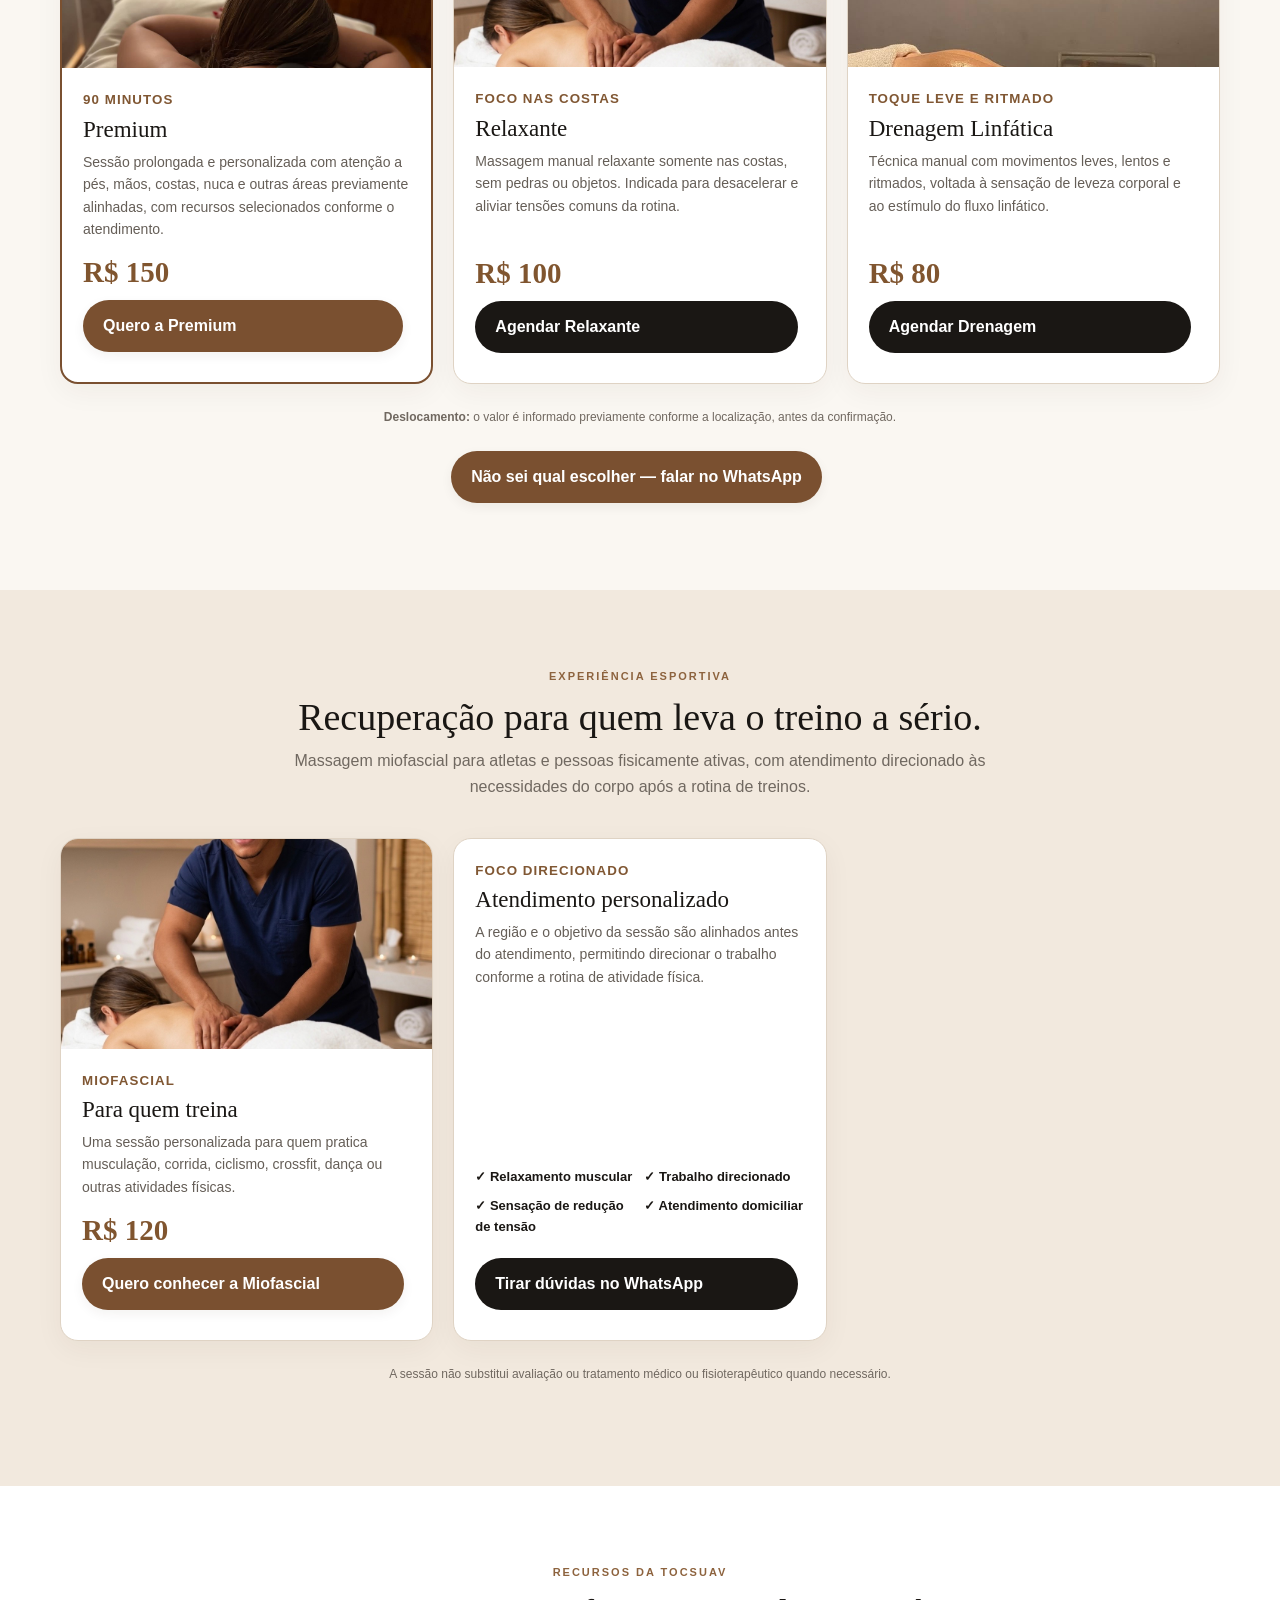
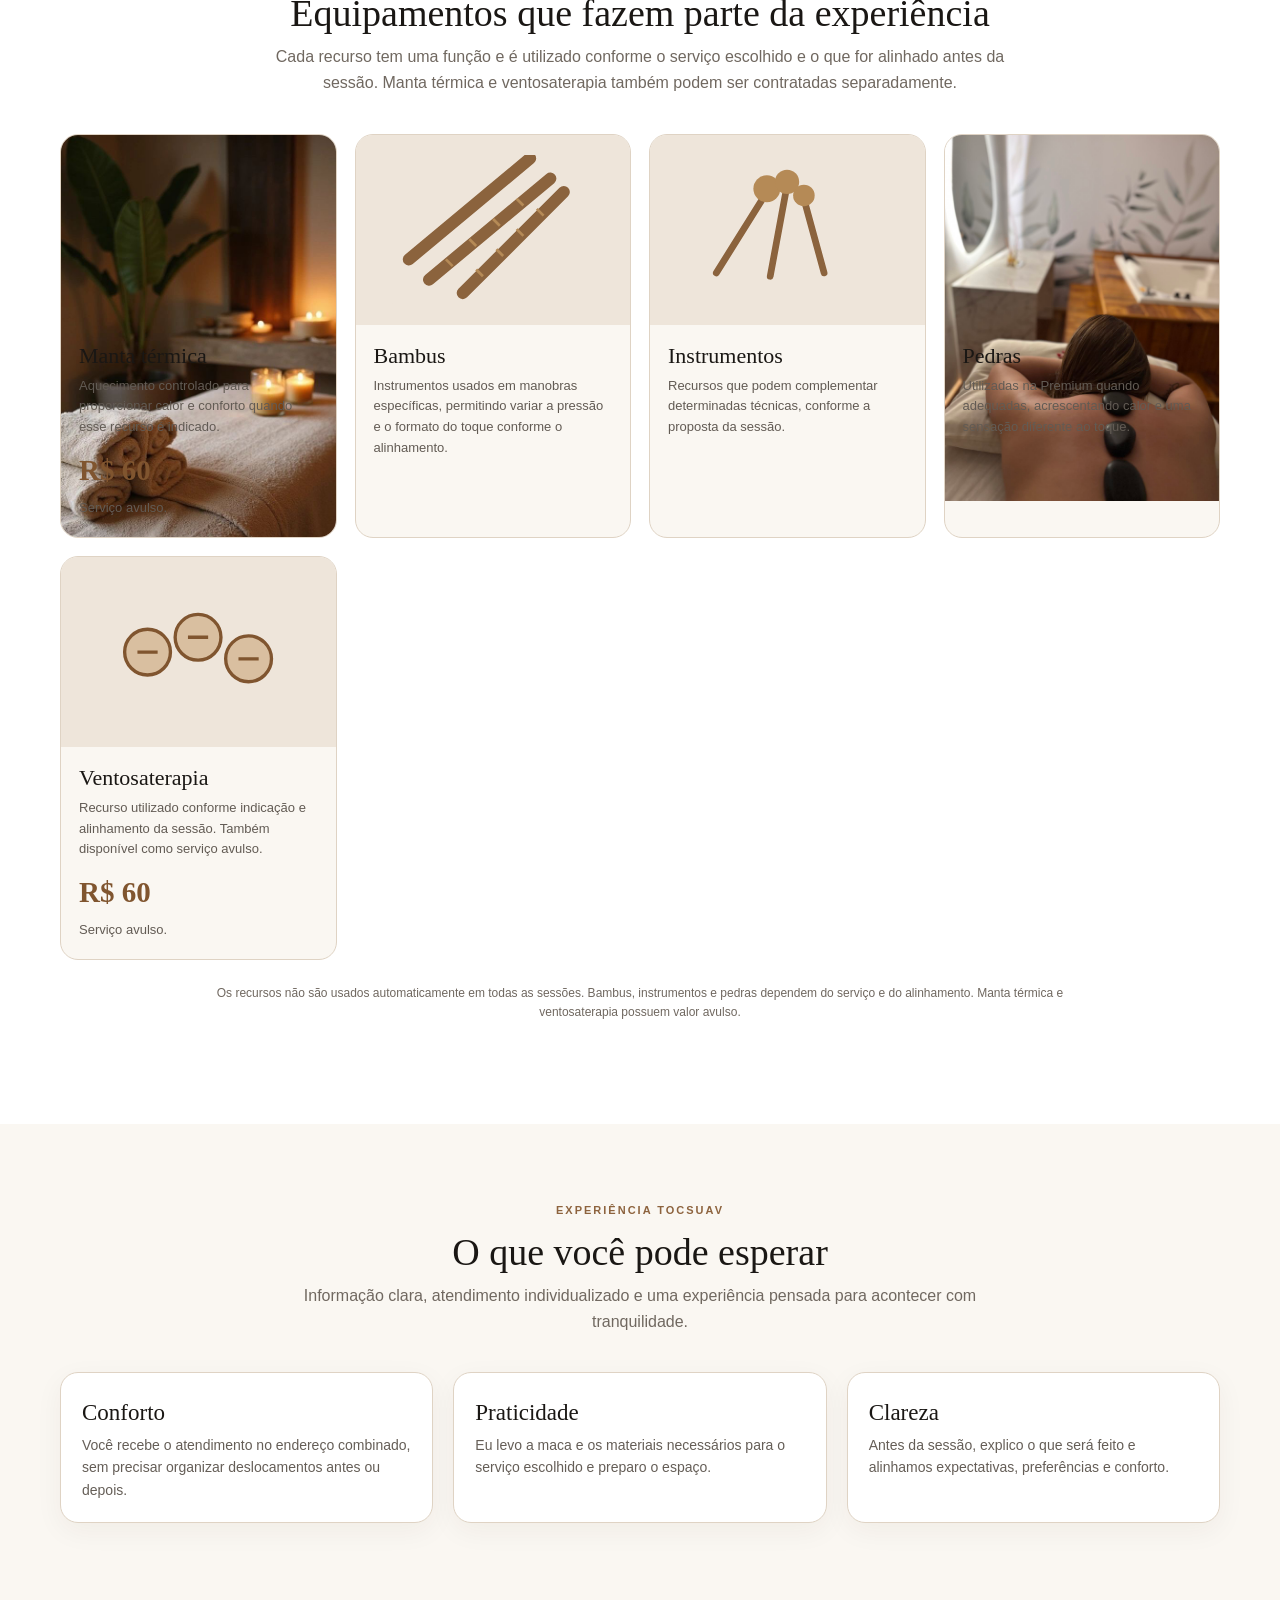
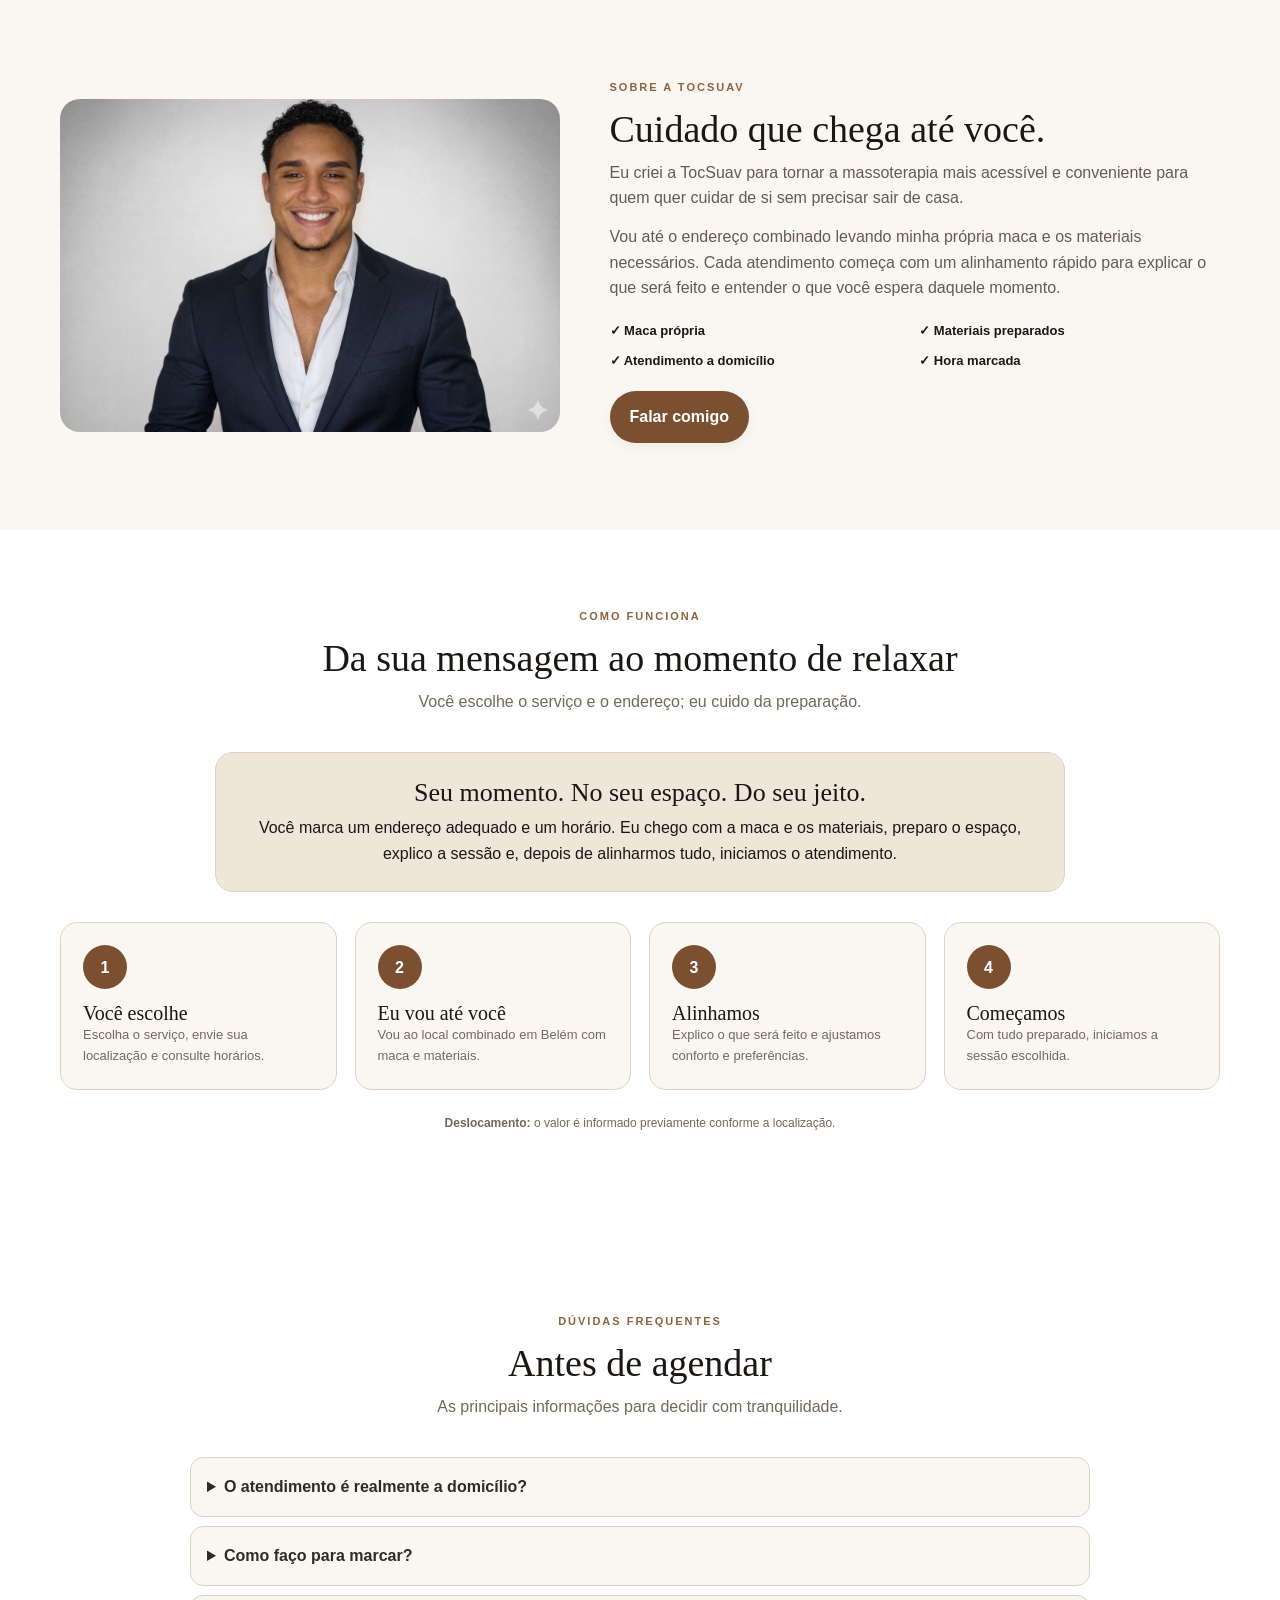
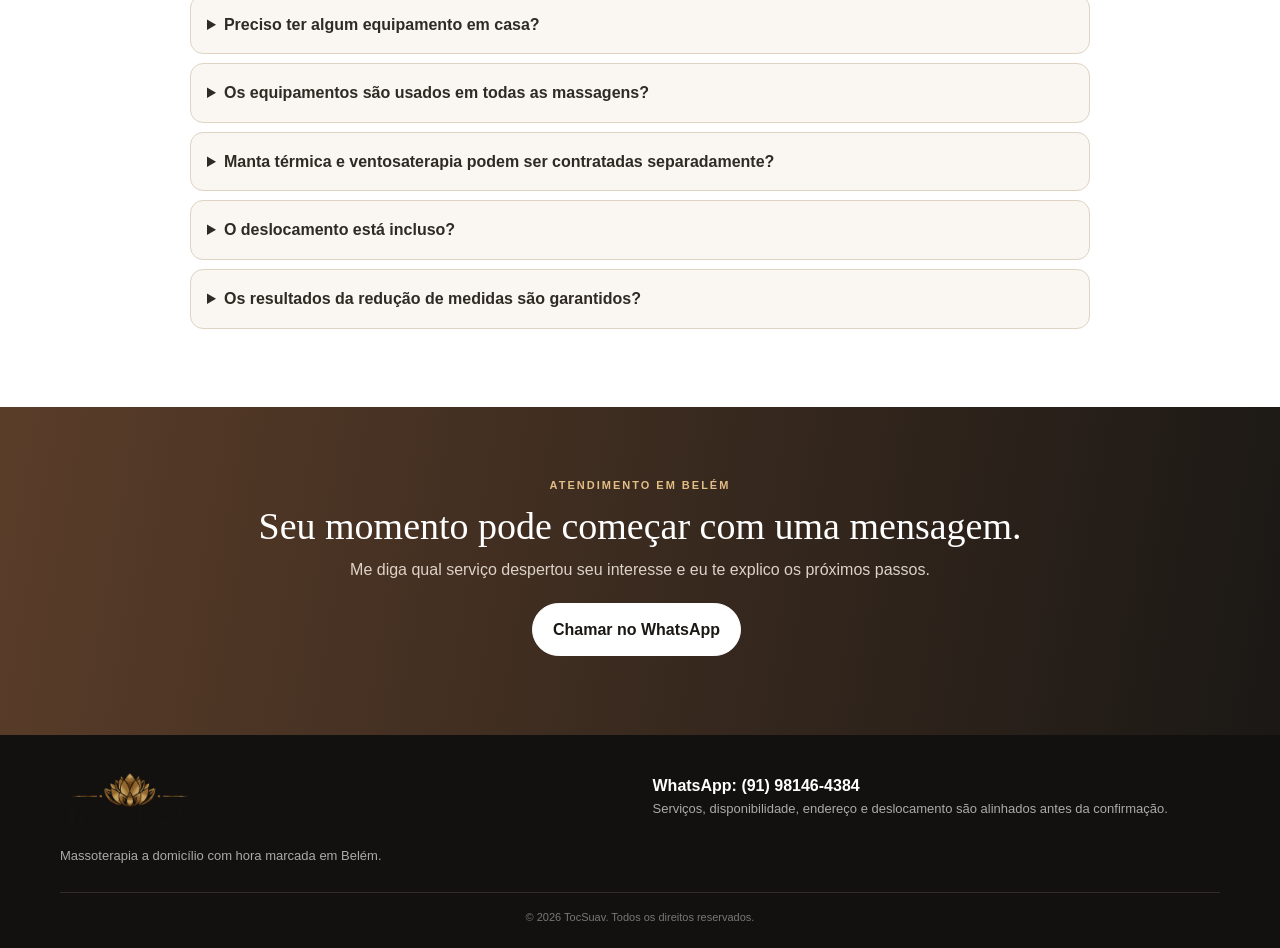
==== commit 2de67a64: "Adicionar depoimento real da Bruna" ====
--- a/index.html
+++ b/index.html
@@ -1,15 +1 @@
-<!doctype html><html lang="pt-BR"><head><meta charset="utf-8"><meta name="viewport" content="width=device-width,initial-scale=1"><meta name="theme-color" content="#1a1714"><title>TocSuav | Massoterapia a domicílio em Belém</title><meta name="description" content="TocSuav — massoterapia a domicílio em Belém, com hora marcada. Premium, relaxante, drenagem, miofascial e cuidados corporais."><style>
-:root{--i:#1a1714;--g:#7a5030;--b:#efe5d8;--c:#faf7f2;--m:#706860;--l:#dfd3c4}*{box-sizing:border-box;margin:0;padding:0}html{scroll-behavior:smooth}body{font-family:Arial,sans-serif;background:var(--c);color:var(--i);line-height:1.6}a{text-decoration:none;color:inherit}.w{width:min(1160px,92%);margin:auto}.k{text-transform:uppercase;letter-spacing:2px;font-size:11px;font-weight:800;color:#8d633e;margin-bottom:10px}.hero .k,.measure .k,.cta .k{color:#e2bd86}.btn{display:inline-flex;padding:13px 20px;border-radius:30px;font-weight:800;margin:0 7px 9px 0;transition:.2s ease}.btn:hover{transform:translateY(-1px)}.gold{background:var(--g);color:#fff;box-shadow:0 4px 12px #2b1d140f}.dark{background:var(--i);color:#fff}.light{background:#fff;color:var(--i);border:1px solid #fff}.nav{position:sticky;top:0;z-index:20;background:#faf7f2f7;border-bottom:1px solid var(--l);backdrop-filter:blur(10px)}.navin{min-height:76px;display:flex;align-items:center;justify-content:space-between}.logo{height:60px;max-width:210px}.links{display:flex;gap:18px;align-items:center;font-size:13px;font-weight:700}.links a:not(.go){color:#302a25}.links .go{background:var(--g);color:#fff;padding:10px 16px;border-radius:25px;box-shadow:0 4px 12px #2b1d141a}.hero{min-height:650px;display:flex;align-items:center;color:#fff;background:linear-gradient(90deg,#14120fcc,#14120f4d),url(hero-massoterapia.jpeg) center/cover}.hero .in{max-width:760px;padding:90px 0}.hero h1{font:500 clamp(44px,6vw,70px)/1.04 Georgia,serif;margin-bottom:20px}.hero p{font-size:18px;color:#eee7df;max-width:670px;margin-bottom:28px}.trust{font-size:12px;color:#fff;display:flex;gap:15px;flex-wrap:wrap;margin-top:12px}.strip{background:var(--b);border-bottom:1px solid var(--l)}.stripin{display:grid;grid-template-columns:repeat(3,1fr);padding:20px 0}.stripin div{padding:0 20px;border-right:1px solid #d3c2ad}.stripin div:last-child{border:0}.strip span{display:block;font-size:12px;color:var(--m)}.sec{padding:78px 0}.title{text-align:center;margin-bottom:38px}.title h2,.about h2,.cta h2{font:500 38px Georgia,serif;margin:5px 0 9px}.title p{color:var(--m);max-width:760px;margin:auto}.cards{display:grid;grid-template-columns:repeat(3,1fr);gap:20px}.card{background:#fff;border:1px solid var(--l);border-radius:18px;overflow:hidden;box-shadow:0 8px 28px #3b291b0d;display:flex;flex-direction:column}.card img{width:100%;height:210px;object-fit:cover}.card .body{padding:21px;display:flex;flex-direction:column;flex:1}.card small{color:#805733;font-weight:800;letter-spacing:.08em}.card h3{font:23px Georgia,serif;margin:6px 0 8px}.card p{font-size:14px;color:#655e57;flex:1}.price{font:700 29px Georgia,serif;color:#80552f;margin:16px 0 11px}.premium{border:2px solid var(--g);position:relative}.flag,.tag{position:absolute;right:12px;top:12px;background:#835837;color:#fff;border-radius:99px;padding:6px 9px;font-size:9px;font-weight:900}.note{text-align:center;color:var(--m);font-size:12px;max-width:850px;margin:24px auto}.reviews{background:#f4ece3}.reviewgrid{display:grid;grid-template-columns:repeat(2,1fr);gap:18px}.review{background:#fff;border:1px solid var(--l);border-radius:18px;padding:22px;box-shadow:0 8px 28px #3b291b0d}.reviewtop{display:flex;align-items:center;gap:12px;margin-bottom:13px}.avatar{width:48px;height:48px;border-radius:50%;background:#e4d2be;display:grid;place-items:center;color:#70451f;font:700 20px Georgia,serif}.reviewname{font-weight:800}.stars{color:#a56e37;letter-spacing:2px;font-size:13px}.review p{font-size:14px;color:#5e5750}.review em{font-style:normal;color:#7c736b}.equip{background:#fff}.eqgrid{display:grid;grid-template-columns:repeat(4,1fr);gap:18px}.eq{background:var(--c);border:1px solid var(--l);border-radius:18px;overflow:hidden}.eqvis{height:190px;display:grid;place-items:center;background:#eee5da}.eqvis svg{width:78%;height:78%}.eq .body{padding:18px}.eq h3{font:22px Georgia,serif;margin-bottom:7px}.eq p{font-size:13px;color:#625b54}.measure{background:#211d18;color:#fff}.measure .title p{color:#c8beb4}.mgrid{display:grid;grid-template-columns:.85fr 1.15fr;gap:34px}.mvis{min-height:540px;border-radius:22px;background:linear-gradient(#241c1640,#241c1699),url(drenagem.jpeg) center/cover;position:relative}.mvis div{position:absolute;left:20px;right:20px;bottom:20px;background:#1c1814e8;padding:18px;border-radius:15px}.mvis h3{font:28px Georgia,serif}.mvis p{font-size:13px;color:#ddd2c7}.packs{display:grid;grid-template-columns:1fr 1fr;gap:15px}.pack{background:#302a24;border:1px solid #4a4036;border-radius:17px;padding:20px;position:relative}.pack.pop{border:2px solid #c49a68;background:#352c24;transform:scale(1.02)}.pack h3{font:22px Georgia,serif}.big{font:700 35px Georgia,serif;color:#e0b57f;margin:8px 0 3px}.pack p{font-size:13px;color:#c9bfb5}.save{display:block;color:#efcfaa;font-size:11px;font-weight:800;margin-top:8px}.warn{grid-column:1/-1;background:#161310;border:1px solid #493d31;border-radius:13px;padding:14px;font-size:11px;color:#bfb4a9}.about{display:grid;grid-template-columns:.9fr 1.1fr;gap:50px;align-items:center}.about img{width:100%;border-radius:20px}.about p{color:#625b54;margin-bottom:13px}.checks{display:grid;grid-template-columns:1fr 1fr;gap:9px;font-size:13px;font-weight:700;margin:20px 0}.how{background:#fff}.story{max-width:850px;margin:auto auto 30px;text-align:center;background:var(--b);border:1px solid var(--l);border-radius:18px;padding:25px}.story h3{font:26px Georgia,serif;margin-bottom:7px}.steps{display:grid;grid-template-columns:repeat(4,1fr);gap:18px}.step{background:var(--c);border:1px solid var(--l);border-radius:17px;padding:22px}.num{width:44px;height:44px;border-radius:50%;background:var(--g);color:#fff;display:grid;place-items:center;font-weight:900;margin-bottom:13px}.step h3{font:20px Georgia,serif}.step p{font-size:13px;color:#716960}.faq{background:#fff}.faqs{max-width:900px;margin:auto;display:grid;gap:9px}.faqitem{background:var(--c);border:1px solid var(--l);border-radius:13px;padding:16px}.faqitem summary{cursor:pointer;font-weight:800;color:#302a25}.faqitem p{font-size:13px;color:#675f58;margin-top:8px}.cta{background:linear-gradient(100deg,#5a3d29,#1b1815);color:#fff;text-align:center;padding:70px 0}.cta p{color:#ddd2c8;margin-bottom:20px}.float{position:fixed;right:16px;bottom:16px;z-index:30;background:#315e50;color:#fff;padding:12px 16px;border-radius:99px;font-weight:900;font-size:13px;box-shadow:0 8px 25px #0004}footer{background:#12110f;color:#fff;padding:38px 0 22px}.foot{display:grid;grid-template-columns:1fr 1fr;gap:25px}.flogo{height:65px}.foot p{color:#aaa;font-size:13px}.copy{text-align:center;border-top:1px solid #302d29;margin-top:25px;padding-top:16px;color:#777;font-size:11px}@media(max-width:950px){.links a:not(.go){display:none}.cards,.eqgrid,.reviewgrid{grid-template-columns:1fr 1fr}.mgrid,.about{grid-template-columns:1fr}.steps{grid-template-columns:1fr 1fr}}@media(max-width:600px){.w{width:calc(100% - 28px)}.logo{height:53px}.hero{min-height:600px}.hero h1{font-size:43px}.hero p{font-size:17px}.cards,.eqgrid,.packs,.steps,.stripin,.checks,.foot,.reviewgrid{grid-template-columns:1fr}.stripin div{border:0;border-bottom:1px solid #d3c2ad;padding:13px 0}.sec{padding:62px 0}.title h2,.about h2,.cta h2{font-size:33px}.mvis{min-height:330px}.pack.pop{transform:none}.float{right:12px;bottom:12px}}</style></head><body>
-<nav class="nav"><div class="w navin"><a href="#inicio"><img class="logo" src="logo-tocsuav.png" alt="TOCSUAV — Massagem e Bem-Estar"></a><div class="links"><a href="#medidas">Redução de medidas</a><a href="#servicos">Serviços</a><a href="#equipamentos">Equipamentos</a><a href="#esportiva">Esportiva</a><a href="#depoimentos">Experiências</a><a href="#sobre">Sobre</a><a href="#como">Como funciona</a><a class="go" href="https://wa.me/5591981464384?text=Olá!%20Vi%20o%20site%20da%20TocSuav%20e%20quero%20consultar%20um%20horário." target="_blank">Agendar</a></div></div></nav>
-<header class="hero" id="inicio"><div class="w"><div class="in"><div class="k">Massoterapia a domicílio • Belém</div><h1>Permita-se desacelerar. Nós cuidamos do resto.</h1><p>Atendimento com hora marcada, no endereço que você escolher. Eu levo a maca, os materiais e preparo cada sessão para que você não precise sair de casa para cuidar de si.</p><a class="btn gold" href="https://wa.me/5591981464384?text=Olá!%20Quero%20agendar%20uma%20sessão%20com%20a%20TocSuav.%20Quais%20horários%20estão%20disponíveis?" target="_blank">Agendar pelo WhatsApp</a><a class="btn light" href="#medidas">Conhecer o programa</a><div class="trust"><span>✓ Hora marcada</span><span>✓ Maca própria</span><span>✓ Atendimento em Belém</span><span>✓ Privacidade e profissionalismo</span></div></div></div></header>
-<section class="strip"><div class="w stripin"><div><b>Conforto</b><span>Atendimento no local combinado.</span></div><div><b>Praticidade</b><span>Maca e materiais levados até você.</span></div><div><b>Preço claro</b><span>Serviço e deslocamento alinhados antes.</span></div></div></section>
-<section class="sec reviews" id="depoimentos"><div class="w"><div class="title"><div class="k">Experiências reais</div><h2>O que clientes contam</h2><p>Relatos reais de quem já viveu uma experiência TocSuav.</p></div><div class="reviewgrid"><article class="review"><div class="reviewtop"><div class="avatar">B</div><div><div class="reviewname">Beatriz T.</div><div class="stars">★★★★★</div></div></div><p>“Fiz a Premium aqui em casa e gostei bastante da experiência. Eu tava meio na dúvida se ia valer a pena, mas foi bem tranquilo desde o agendamento. Ele trouxe a maca e deixou tudo organizado antes de começar. Gostei principalmente da atenção nas costas e nos pés, que era justamente onde eu tava mais cansada. No final eu só achei que passou rápido demais kkk. Pelo valor, pra mim valeu a experiência e provavelmente vou marcar novamente.”</p></article><article class="review"><div class="reviewtop"><div class="avatar">S</div><div><div class="reviewname">Sabrina O.</div><div class="stars">★★★★★</div></div></div><p>“Marquei a relaxante porque tava numa semana bem corrida e preferi fazer em casa mesmo. Foi bem prático, combinamos o horário e ele veio até aqui com a maca. A massagem nas costas foi bem gostosa, principalmente na região dos ombros e da nuca. Só senti que em alguns momentos poderia ter sido um pouquinho mais forte, mas isso é mais gosto pessoal mesmo. No geral saí bem mais relaxada.”</p></article><article class="review"><div class="reviewtop"><div class="avatar">M</div><div><div class="reviewname">Marcia B.</div><div class="stars">★★★★★</div></div></div><p>“Fiz a drenagem em casa e gostei bastante da praticidade, principalmente porque depois não precisei sair pra lugar nenhum. O toque é bem mais leve do que eu imaginava, então no começo até fiquei pensando se era assim mesmo kkk. Depois entendi a proposta. O atendimento foi bem tranquilo e cuidadoso. Só achei que poderia ter uma opção com um tempo maior, mas gostei da experiência.”</p></article><article class="review"><div class="reviewtop"><div class="avatar">A</div><div><div class="reviewname">Alexandre A.</div><div class="stars">★★★★★</div></div></div><p>“Fui fazer a miofascial porque tava com bastante tensão depois dos treinos e umas regiões bem travadas. Ele veio até minha casa e antes de começar perguntou onde eu tava sentindo mais desconforto. Em alguns pontos incomodou bastante, mas ele foi ajustando a pressão quando eu falava. Depois fiquei sentindo a região trabalhada, mas aquela sensação de que realmente mexeu no lugar que tava incomodando. Pra quem treina, achei bem interessante. Só não vou dizer que é uma massagem pra relaxar porque em alguns pontos dói mesmo 😂.”</p></article></div></div></section>
-<section class="sec measure" id="medidas"><div class="w"><div class="title"><div class="k">Programa corporal</div><h2>Redução de Medidas e Perda de Líquido</h2><p>Uma opção para quem quer organizar uma rotina de cuidados corporais em sessões programadas.</p></div><div class="mgrid"><div class="mvis"><div><h3>Constância faz diferença</h3><p>Os pacotes criam uma rotina de acompanhamento corporal. A abordagem e os recursos são explicados antes de cada atendimento.</p></div></div><div class="packs"><div class="pack"><h3>Sessão Avulsa</h3><div class="big">R$ 110</div><p>Para conhecer o atendimento antes de escolher um pacote.</p><a class="btn gold" href="https://wa.me/5591981464384?text=Olá!%20Quero%20agendar%20uma%20sessão%20avulsa%20do%20Programa%20Redução%20de%20Medidas%20por%20R$110." target="_blank">Agendar avulsa</a></div><div class="pack pop"><span class="tag">MAIS ESCOLHIDO</span><h3>Plano Essencial</h3><div class="big">R$ 380</div><p>4 sessões • R$ 95 por sessão.</p><span class="save">Economia de R$ 60</span><a class="btn gold" href="https://wa.me/5591981464384?text=Olá!%20Quero%20o%20Plano%20Essencial%20de%204%20sessões%20por%20R$380." target="_blank">Quero o Essencial</a></div><div class="pack"><h3>Plano Intensivo</h3><div class="big">R$ 740</div><p>8 sessões • R$ 92,50 por sessão.</p><span class="save">Economia de R$ 140</span><a class="btn gold" href="https://wa.me/5591981464384?text=Olá!%20Quero%20o%20Plano%20Intensivo%20de%208%20sessões%20por%20R$740." target="_blank">Quero 8 sessões</a></div><div class="pack"><h3>Plano Completo</h3><div class="big">R$ 1.080</div><p>12 sessões • R$ 90 por sessão.</p><span class="save">Economia de R$ 240</span><a class="btn gold" href="https://wa.me/5591981464384?text=Olá!%20Quero%20o%20Plano%20Completo%20de%2012%20sessões%20por%20R$1.080." target="_blank">Quero 12 sessões</a></div><div class="warn"><b>Importante:</b> resultados variam conforme características individuais e hábitos; redução de medidas ou perda de líquido não são garantidas. O deslocamento é combinado previamente.</div></div></div></div></section>
-<section class="sec" id="servicos"><div class="w"><div class="title"><div class="k">Serviços e preços</div><h2>Escolha sua experiência</h2><p>Opções pensadas para diferentes momentos, sempre com atendimento individualizado e hora marcada.</p></div><div class="cards"><article class="card premium"><div class="flag">EXPERIÊNCIA COMPLETA</div><img src="premium-pedras.jpeg" alt="Premium com pedras"><div class="body"><small>90 MINUTOS</small><h3>Premium</h3><p>Sessão prolongada e personalizada com atenção a pés, mãos, costas, nuca e outras áreas previamente alinhadas, com recursos selecionados conforme o atendimento.</p><div class="price">R$ 150</div><a class="btn gold" href="https://wa.me/5591981464384?text=Olá!%20Tenho%20interesse%20na%20Premium%20de%2090%20minutos%20por%20R$150." target="_blank">Quero a Premium</a></div></article><article class="card"><img src="relaxante-costas.jpeg" alt="Massagem relaxante nas costas"><div class="body"><small>FOCO NAS COSTAS</small><h3>Relaxante</h3><p>Massagem manual relaxante somente nas costas, sem pedras ou objetos. Indicada para desacelerar e aliviar tensões comuns da rotina.</p><div class="price">R$ 100</div><a class="btn dark" href="https://wa.me/5591981464384?text=Olá!%20Tenho%20interesse%20na%20Massagem%20Relaxante%20por%20R$100." target="_blank">Agendar Relaxante</a></div></article><article class="card"><img src="drenagem.jpeg" alt="Drenagem linfática"><div class="body"><small>TOQUE LEVE E RITMADO</small><h3>Drenagem Linfática</h3><p>Técnica manual com movimentos leves, lentos e ritmados, voltada à sensação de leveza corporal e ao estímulo do fluxo linfático.</p><div class="price">R$ 80</div><a class="btn dark" href="https://wa.me/5591981464384?text=Olá!%20Tenho%20interesse%20na%20Drenagem%20Linfática%20por%20R$80." target="_blank">Agendar Drenagem</a></div></article></div><p class="note"><b>Deslocamento:</b> o valor é informado previamente conforme a localização, antes da confirmação.</p><div style="text-align:center"><a class="btn gold" href="https://wa.me/5591981464384?text=Olá!%20Estou%20em%20dúvida%20sobre%20qual%20serviço%20escolher.%20Pode%20me%20orientar?" target="_blank">Não sei qual escolher — falar no WhatsApp</a></div></div></section>
-<section class="sec" id="esportiva" style="background:#f2e9de"><div class="w"><div class="title"><div class="k">Experiência esportiva</div><h2>Recuperação para quem leva o treino a sério.</h2><p>Massagem miofascial para atletas e pessoas fisicamente ativas, com atendimento direcionado às necessidades do corpo após a rotina de treinos.</p></div><div class="cards"><article class="card"><img src="relaxante-costas.jpeg" alt="Massagem para recuperação muscular"><div class="body"><small>MIOFASCIAL</small><h3>Para quem treina</h3><p>Uma sessão personalizada para quem pratica musculação, corrida, ciclismo, crossfit, dança ou outras atividades físicas.</p><div class="price">R$ 120</div><a class="btn gold" href="https://wa.me/5591981464384?text=Olá!%20Tenho%20interesse%20na%20Massagem%20Miofascial%20por%20R$120." target="_blank">Quero conhecer a Miofascial</a></div></article><article class="card"><div class="body"><small>FOCO DIRECIONADO</small><h3>Atendimento personalizado</h3><p>A região e o objetivo da sessão são alinhados antes do atendimento, permitindo direcionar o trabalho conforme a rotina de atividade física.</p><div class="checks"><span>✓ Relaxamento muscular</span><span>✓ Trabalho direcionado</span><span>✓ Sensação de redução de tensão</span><span>✓ Atendimento domiciliar</span></div><a class="btn dark" href="https://wa.me/5591981464384?text=Olá!%20Pratico%20atividade%20física%20e%20quero%20saber%20se%20a%20Miofascial%20é%20indicada%20para%20mim." target="_blank">Tirar dúvidas no WhatsApp</a></div></article></div><p class="note">A sessão não substitui avaliação ou tratamento médico ou fisioterapêutico quando necessário.</p></div></section>
-<section class="sec equip" id="equipamentos"><div class="w"><div class="title"><div class="k">Recursos da TocSuav</div><h2>Equipamentos que fazem parte da experiência</h2><p>Cada recurso tem uma função e é utilizado conforme o serviço escolhido e o que for alinhado antes da sessão. Manta térmica e ventosaterapia também podem ser contratadas separadamente.</p></div><div class="eqgrid"><article class="eq"><div class="eqvis"><img src="manta-termica.jpeg" style="width:100%;height:100%;object-fit:cover" alt="Manta térmica"></div><div class="body"><h3>Manta térmica</h3><p>Aquecimento controlado para proporcionar calor e conforto quando esse recurso é indicado.</p><div class="price">R$ 60</div><p>Serviço avulso.</p></div></article><article class="eq"><div class="eqvis"><svg viewBox="0 0 300 220" aria-label="Bambus para massagem"><rect width="300" height="220" fill="#eee5da"/><g stroke="#8b633d" stroke-width="18" stroke-linecap="round"><path d="M55 185L235 35"/><path d="M105 205L255 55"/><path d="M25 155L205 5"/></g><g stroke="#b58a56" stroke-width="4"><path d="M80 155l10 10M115 125l10 10M150 95l10 10M185 65l10 10"/><path d="M125 170l10 10M155 140l10 10M185 110l10 10M215 80l10 10"/></g></svg></div><div class="body"><h3>Bambus</h3><p>Instrumentos usados em manobras específicas, permitindo variar a pressão e o formato do toque conforme o alinhamento.</p></div></article><article class="eq"><div class="eqvis"><svg viewBox="0 0 300 220" aria-label="Instrumentos de massagem"><rect width="300" height="220" fill="#eee5da"/><g fill="none" stroke="#8b633d" stroke-width="10" stroke-linecap="round"><path d="M45 175L120 55"/><path d="M125 180L150 45"/><path d="M205 175L175 65"/></g><circle cx="120" cy="50" r="20" fill="#b58a56"/><circle cx="150" cy="40" r="18" fill="#b58a56"/><circle cx="175" cy="60" r="16" fill="#b58a56"/></svg></div><div class="body"><h3>Instrumentos</h3><p>Recursos que podem complementar determinadas técnicas, conforme a proposta da sessão.</p></div></article><article class="eq"><div class="eqvis"><img src="premium-pedras.jpeg" style="width:100%;height:100%;object-fit:cover" alt="Pedras usadas na Premium"></div><div class="body"><h3>Pedras</h3><p>Utilizadas na Premium quando adequadas, acrescentando calor e uma sensação diferente ao toque.</p></div></article><article class="eq"><div class="eqvis"><svg viewBox="0 0 300 220" aria-label="Ventosas"><rect width="300" height="220" fill="#eee5da"/><g fill="#c9a171" fill-opacity=".55" stroke="#80552f" stroke-width="5"><circle cx="75" cy="110" r="34"/><circle cx="150" cy="88" r="34"/><circle cx="225" cy="120" r="34"/></g><path d="M60 110h30M135 88h30M210 120h30" stroke="#80552f" stroke-width="5"/></svg></div><div class="body"><h3>Ventosaterapia</h3><p>Recurso utilizado conforme indicação e alinhamento da sessão. Também disponível como serviço avulso.</p><div class="price">R$ 60</div><p>Serviço avulso.</p></div></article></div><p class="note">Os recursos não são usados automaticamente em todas as sessões. Bambus, instrumentos e pedras dependem do serviço e do alinhamento. Manta térmica e ventosaterapia possuem valor avulso.</p></div></section>
-<section class="sec"><div class="w"><div class="title"><div class="k">Experiência TocSuav</div><h2>O que você pode esperar</h2><p>Informação clara, atendimento individualizado e uma experiência pensada para acontecer com tranquilidade.</p></div><div class="cards"><div class="card"><div class="body"><h3>Conforto</h3><p>Você recebe o atendimento no endereço combinado, sem precisar organizar deslocamentos antes ou depois.</p></div></div><div class="card"><div class="body"><h3>Praticidade</h3><p>Eu levo a maca e os materiais necessários para o serviço escolhido e preparo o espaço.</p></div></div><div class="card"><div class="body"><h3>Clareza</h3><p>Antes da sessão, explico o que será feito e alinhamos expectativas, preferências e conforto.</p></div></div></div></div></section>
-<section class="sec" id="sobre"><div class="w about"><img src="profissional.jpeg" alt="Massoterapeuta TocSuav"><div><div class="k">Sobre a TocSuav</div><h2>Cuidado que chega até você.</h2><p>Eu criei a TocSuav para tornar a massoterapia mais acessível e conveniente para quem quer cuidar de si sem precisar sair de casa.</p><p>Vou até o endereço combinado levando minha própria maca e os materiais necessários. Cada atendimento começa com um alinhamento rápido para explicar o que será feito e entender o que você espera daquele momento.</p><div class="checks"><span>✓ Maca própria</span><span>✓ Materiais preparados</span><span>✓ Atendimento a domicílio</span><span>✓ Hora marcada</span></div><a class="btn gold" href="https://wa.me/5591981464384?text=Olá!%20Quero%20tirar%20uma%20dúvida%20sobre%20o%20atendimento%20da%20TocSuav." target="_blank">Falar comigo</a></div></div></section>
-<section class="sec how" id="como"><div class="w"><div class="title"><div class="k">Como funciona</div><h2>Da sua mensagem ao momento de relaxar</h2><p>Você escolhe o serviço e o endereço; eu cuido da preparação.</p></div><div class="story"><h3>Seu momento. No seu espaço. Do seu jeito.</h3><p>Você marca um endereço adequado e um horário. Eu chego com a maca e os materiais, preparo o espaço, explico a sessão e, depois de alinharmos tudo, iniciamos o atendimento.</p></div><div class="steps"><div class="step"><div class="num">1</div><h3>Você escolhe</h3><p>Escolha o serviço, envie sua localização e consulte horários.</p></div><div class="step"><div class="num">2</div><h3>Eu vou até você</h3><p>Vou ao local combinado em Belém com maca e materiais.</p></div><div class="step"><div class="num">3</div><h3>Alinhamos</h3><p>Explico o que será feito e ajustamos conforto e preferências.</p></div><div class="step"><div class="num">4</div><h3>Começamos</h3><p>Com tudo preparado, iniciamos a sessão escolhida.</p></div></div><p class="note"><b>Deslocamento:</b> o valor é informado previamente conforme a localização.</p></div></section>
-<section class="sec faq" id="faq"><div class="w"><div class="title"><div class="k">Dúvidas frequentes</div><h2>Antes de agendar</h2><p>As principais informações para decidir com tranquilidade.</p></div><div class="faqs"><details class="faqitem"><summary>O atendimento é realmente a domicílio?</summary><p>Sim. A sessão acontece no endereço combinado em Belém. Eu levo a maca e os materiais necessários.</p></details><details class="faqitem"><summary>Como faço para marcar?</summary><p>Chame pelo WhatsApp, informe o serviço e envie sua localização. Disponibilidade e deslocamento são alinhados antes da confirmação.</p></details><details class="faqitem"><summary>Preciso ter algum equipamento em casa?</summary><p>Não. A TocSuav leva a maca e os materiais. Você só precisa disponibilizar um espaço adequado.</p></details><details class="faqitem"><summary>Os equipamentos são usados em todas as massagens?</summary><p>Não. Cada recurso tem uma função e é utilizado conforme o serviço contratado e o que for alinhado.</p></details><details class="faqitem"><summary>Manta térmica e ventosaterapia podem ser contratadas separadamente?</summary><p>Sim. Cada uma tem valor avulso de R$ 60 e também pode ser utilizada quando fizer sentido dentro de determinados atendimentos.</p></details><details class="faqitem"><summary>O deslocamento está incluso?</summary><p>O valor é informado separadamente conforme a localização e combinado antes da confirmação.</p></details><details class="faqitem"><summary>Os resultados da redução de medidas são garantidos?</summary><p>Não. Resultados variam conforme características individuais e hábitos.</p></details></div></div></section>
-<section class="cta"><div class="w"><div class="k">Atendimento em Belém</div><h2>Seu momento pode começar com uma mensagem.</h2><p>Me diga qual serviço despertou seu interesse e eu te explico os próximos passos.</p><a class="btn light" href="https://wa.me/5591981464384?text=Olá!%20Vi%20o%20site%20da%20TocSuav%20e%20quero%20consultar%20os%20horários%20disponíveis." target="_blank">Chamar no WhatsApp</a></div></section><a class="float" href="https://wa.me/5591981464384?text=Olá!%20Vi%20o%20site%20da%20TocSuav%20e%20quero%20agendar%20uma%20sessão." target="_blank">WhatsApp</a><footer><div class="w foot"><div><img class="flogo" src="logo-tocsuav.png" alt="TOCSUAV"><p>Massoterapia a domicílio com hora marcada em Belém.</p></div><div><b>WhatsApp: (91) 98146-4384</b><p>Serviços, disponibilidade, endereço e deslocamento são alinhados antes da confirmação.</p></div></div><div class="w copy">© 2026 TocSuav. Todos os direitos reservados.</div></footer></body></html>+<!doctype html><html lang="pt-BR"><head><meta charset="utf-8"><meta name="viewport" content="width=device-width,initial-scale=1"><meta name="theme-color" content="#1a1714"><title>TocSuav | Massoterapia a domicílio em Belém</title><meta name="description" content="TocSuav — massoterapia a domicílio em Belém, com hora marcada. Premium, relaxante, drenagem, miofascial e cuidados corporais."><style>:root{--i:#1a1714;--g:#7a5030;--b:#efe5d8;--c:#faf7f2;--m:#706860;--l:#dfd3c4}*{box-sizing:border-box;margin:0;padding:0}html{scroll-behavior:smooth}body{font-family:Arial,sans-serif;background:var(--c);color:var(--i);line-height:1.6}a{text-decoration:none;color:inherit}.w{width:min(1160px,92%);margin:auto}.k{text-transform:uppercase;letter-spacing:2px;font-size:11px;font-weight:800;color:#8d633e;margin-bottom:10px}.hero .k,.measure .k,.cta .k{color:#e2bd86}.btn{display:inline-flex;padding:13px 20px;border-radius:30px;font-weight:800;margin:0 7px 9px 0;transition:.2s ease}.btn:hover{transform:translateY(-1px)}.gold{background:var(--g);color:#fff;box-shadow:0 4px 12px #2b1d140f}.dark{background:var(--i);color:#fff}.light{background:#fff;color:var(--i);border:1px solid #fff}.nav{position:sticky;top:0;z-index:20;background:#faf7f2f7;border-bottom:1px solid var(--l);backdrop-filter:blur(10px)}.navin{min-height:76px;display:flex;align-items:center;justify-content:space-between}.logo{height:60px;max-width:210px}.links{display:flex;gap:18px;align-items:center;font-size:13px;font-weight:700}.links a:not(.go){color:#302a25}.links .go{background:var(--g);color:#fff;padding:10px 16px;border-radius:25px;box-shadow:0 4px 12px #2b1d141a}.hero{min-height:650px;display:flex;align-items:center;color:#fff;background:linear-gradient(90deg,#14120fcc,#14120f4d),url(hero-massoterapia.jpeg) center/cover}.hero .in{max-width:760px;padding:90px 0}.hero h1{font:500 clamp(44px,6vw,70px)/1.04 Georgia,serif;margin-bottom:20px}.hero p{font-size:18px;color:#eee7df;max-width:670px;margin-bottom:28px}.trust{font-size:12px;color:#fff;display:flex;gap:15px;flex-wrap:wrap;margin-top:12px}.strip{background:var(--b);border-bottom:1px solid var(--l)}.stripin{display:grid;grid-template-columns:repeat(3,1fr);padding:20px 0}.stripin div{padding:0 20px;border-right:1px solid #d3c2ad}.stripin div:last-child{border:0}.strip span{display:block;font-size:12px;color:var(--m)}.sec{padding:78px 0}.title{text-align:center;margin-bottom:38px}.title h2,.about h2,.cta h2{font:500 38px Georgia,serif;margin:5px 0 9px}.title p{color:var(--m);max-width:760px;margin:auto}.cards{display:grid;grid-template-columns:repeat(3,1fr);gap:20px}.card{background:#fff;border:1px solid var(--l);border-radius:18px;overflow:hidden;box-shadow:0 8px 28px #3b291b0d;display:flex;flex-direction:column}.card img{width:100%;height:210px;object-fit:cover}.card .body{padding:21px;display:flex;flex-direction:column;flex:1}.card small{color:#805733;font-weight:800;letter-spacing:.08em}.card h3{font:23px Georgia,serif;margin:6px 0 8px}.card p{font-size:14px;color:#655e57;flex:1}.price{font:700 29px Georgia,serif;color:#80552f;margin:16px 0 11px}.premium{border:2px solid var(--g);position:relative}.flag,.tag{position:absolute;right:12px;top:12px;background:#835837;color:#fff;border-radius:99px;padding:6px 9px;font-size:9px;font-weight:900}.note{text-align:center;color:var(--m);font-size:12px;max-width:850px;margin:24px auto}.reviews{background:#f4ece3}.reviewgrid{display:grid;grid-template-columns:repeat(2,1fr);gap:18px}.review{background:#fff;border:1px solid var(--l);border-radius:18px;padding:22px;box-shadow:0 8px 28px #3b291b0d}.reviewtop{display:flex;align-items:center;gap:12px;margin-bottom:13px}.avatar{width:48px;height:48px;border-radius:50%;background:#e4d2be;display:grid;place-items:center;color:#70451f;font:700 20px Georgia,serif}.reviewname{font-weight:800}.stars{color:#a56e37;letter-spacing:2px;font-size:13px}.review p{font-size:14px;color:#5e5750}.equip{background:#fff}.eqgrid{display:grid;grid-template-columns:repeat(4,1fr);gap:18px}.eq{background:var(--c);border:1px solid var(--l);border-radius:18px;overflow:hidden}.eqvis{height:190px;display:grid;place-items:center;background:#eee5da}.eqvis svg{width:78%;height:78%}.eq .body{padding:18px}.eq h3{font:22px Georgia,serif;margin-bottom:7px}.eq p{font-size:13px;color:#625b54}.measure{background:#211d18;color:#fff}.measure .title p{color:#c8beb4}.mgrid{display:grid;grid-template-columns:.85fr 1.15fr;gap:34px}.mvis{min-height:540px;border-radius:22px;background:linear-gradient(#241c1640,#241c1699),url(drenagem.jpeg) center/cover;position:relative}.mvis div{position:absolute;left:20px;right:20px;bottom:20px;background:#1c1814e8;padding:18px;border-radius:15px}.mvis h3{font:28px Georgia,serif}.mvis p{font-size:13px;color:#ddd2c7}.packs{display:grid;grid-template-columns:1fr 1fr;gap:15px}.pack{background:#302a24;border:1px solid #4a4036;border-radius:17px;padding:20px;position:relative}.pack.pop{border:2px solid #c49a68;background:#352c24;transform:scale(1.02)}.pack h3{font:22px Georgia,serif}.big{font:700 35px Georgia,serif;color:#e0b57f;margin:8px 0 3px}.pack p{font-size:13px;color:#c9bfb5}.save{display:block;color:#efcfaa;font-size:11px;font-weight:800;margin-top:8px}.warn{grid-column:1/-1;background:#161310;border:1px solid #493d31;border-radius:13px;padding:14px;font-size:11px;color:#bfb4a9}.about{display:grid;grid-template-columns:.9fr 1.1fr;gap:50px;align-items:center}.about img{width:100%;border-radius:20px}.about p{color:#625b54;margin-bottom:13px}.checks{display:grid;grid-template-columns:1fr 1fr;gap:9px;font-size:13px;font-weight:700;margin:20px 0}.how{background:#fff}.story{max-width:850px;margin:auto auto 30px;text-align:center;background:var(--b);border:1px solid var(--l);border-radius:18px;padding:25px}.story h3{font:26px Georgia,serif;margin-bottom:7px}.steps{display:grid;grid-template-columns:repeat(4,1fr);gap:18px}.step{background:var(--c);border:1px solid var(--l);border-radius:17px;padding:22px}.num{width:44px;height:44px;border-radius:50%;background:var(--g);color:#fff;display:grid;place-items:center;font-weight:900;margin-bottom:13px}.step h3{font:20px Georgia,serif}.step p{font-size:13px;color:#716960}.faq{background:#fff}.faqs{max-width:900px;margin:auto;display:grid;gap:9px}.faqitem{background:var(--c);border:1px solid var(--l);border-radius:13px;padding:16px}.faqitem summary{cursor:pointer;font-weight:800;color:#302a25}.faqitem p{font-size:13px;color:#675f58;margin-top:8px}.cta{background:linear-gradient(100deg,#5a3d29,#1b1815);color:#fff;text-align:center;padding:70px 0}.cta p{color:#ddd2c8;margin-bottom:20px}.float{position:fixed;right:16px;bottom:16px;z-index:30;background:#315e50;color:#fff;padding:12px 16px;border-radius:99px;font-weight:900;font-size:13px;box-shadow:0 8px 25px #0004}footer{background:#12110f;color:#fff;padding:38px 0 22px}.foot{display:grid;grid-template-columns:1fr 1fr;gap:25px}.flogo{height:65px}.foot p{color:#aaa;font-size:13px}.copy{text-align:center;border-top:1px solid #302d29;margin-top:25px;padding-top:16px;color:#777;font-size:11px}@media(max-width:950px){.links a:not(.go){display:none}.cards,.eqgrid,.reviewgrid{grid-template-columns:1fr 1fr}.mgrid,.about{grid-template-columns:1fr}.steps{grid-template-columns:1fr 1fr}}@media(max-width:600px){.w{width:calc(100% - 28px)}.logo{height:53px}.hero{min-height:600px}.hero h1{font-size:43px}.hero p{font-size:17px}.cards,.eqgrid,.packs,.steps,.stripin,.checks,.foot,.reviewgrid{grid-template-columns:1fr}.stripin div{border:0;border-bottom:1px solid #d3c2ad;padding:13px 0}.sec{padding:62px 0}.title h2,.about h2,.cta h2{font-size:33px}.mvis{min-height:330px}.pack.pop{transform:none}.float{right:12px;bottom:12px}}</style></head><body><nav class="nav"><div class="w navin"><a href="#inicio"><img class="logo" src="logo-tocsuav.png" alt="TOCSUAV — Massagem e Bem-Estar"></a><div class="links"><a href="#medidas">Redução de medidas</a><a href="#servicos">Serviços</a><a href="#equipamentos">Equipamentos</a><a href="#esportiva">Esportiva</a><a href="#depoimentos">Experiências</a><a href="#sobre">Sobre</a><a href="#como">Como funciona</a><a class="go" href="https://wa.me/5591981464384?text=Olá!%20Vi%20o%20site%20da%20TocSuav%20e%20quero%20consultar%20um%20horário." target="_blank">Agendar</a></div></div></nav><header class="hero" id="inicio"><div class="w"><div class="in"><div class="k">Massoterapia a domicílio • Belém</div><h1>Permita-se desacelerar. Nós cuidamos do resto.</h1><p>Atendimento com hora marcada, no endereço que você escolher. Eu levo a maca, os materiais e preparo cada sessão para que você não precise sair de casa para cuidar de si.</p><a class="btn gold" href="https://wa.me/5591981464384?text=Olá!%20Quero%20agendar%20uma%20sessão%20com%20a%20TocSuav.%20Quais%20horários%20estão%20disponíveis?" target="_blank">Agendar pelo WhatsApp</a><a class="btn light" href="#medidas">Conhecer o programa</a><div class="trust"><span>✓ Hora marcada</span><span>✓ Maca própria</span><span>✓ Atendimento em Belém</span><span>✓ Privacidade e profissionalismo</span></div></div></div></header><section class="strip"><div class="w stripin"><div><b>Conforto</b><span>Atendimento no local combinado.</span></div><div><b>Praticidade</b><span>Maca e materiais levados até você.</span></div><div><b>Preço claro</b><span>Serviço e deslocamento alinhados antes.</span></div></div></section><section class="sec reviews" id="depoimentos"><div class="w"><div class="title"><div class="k">Experiências reais</div><h2>O que clientes contam</h2><p>Relatos reais de quem já viveu uma experiência TocSuav.</p></div><div class="reviewgrid"><article class="review"><div class="reviewtop"><div class="avatar">B</div><div><div class="reviewname">Beatriz T.</div><div class="stars">★★★★★</div></div></div><p>“Fiz a Premium aqui em casa e gostei bastante da experiência. Eu tava meio na dúvida se ia valer a pena, mas foi bem tranquilo desde o agendamento. Ele trouxe a maca e deixou tudo organizado antes de começar. Gostei principalmente da atenção nas costas e nos pés, que era justamente onde eu tava mais cansada. No final eu só achei que passou rápido demais kkk. Pelo valor, pra mim valeu a experiência e provavelmente vou marcar novamente.”</p></article><article class="review"><div class="reviewtop"><div class="avatar">S</div><div><div class="reviewname">Sabrina O.</div><div class="stars">★★★★★</div></div></div><p>“Marquei a relaxante porque tava numa semana bem corrida e preferi fazer em casa mesmo. Foi bem prático, combinamos o horário e ele veio até aqui com a maca. A massagem nas costas foi bem gostosa, principalmente na região dos ombros e da nuca. Só senti que em alguns momentos poderia ter sido um pouquinho mais forte, mas isso é mais gosto pessoal mesmo. No geral saí bem mais relaxada.”</p></article><article class="review"><div class="reviewtop"><div class="avatar">M</div><div><div class="reviewname">Marcia B.</div><div class="stars">★★★★★</div></div></div><p>“Fiz a drenagem em casa e gostei bastante da praticidade, principalmente porque depois não precisei sair pra lugar nenhum. O toque é bem mais leve do que eu imaginava, então no começo até fiquei pensando se era assim mesmo kkk. Depois entendi a proposta. O atendimento foi bem tranquilo e cuidadoso. Só achei que poderia ter uma opção com um tempo maior, mas gostei da experiência.”</p></article><article class="review"><div class="reviewtop"><div class="avatar">A</div><div><div class="reviewname">Alexandre A.</div><div class="stars">★★★★★</div></div></div><p>“Fui fazer a miofascial porque tava com bastante tensão depois dos treinos e umas regiões bem travadas. Ele veio até minha casa e antes de começar perguntou onde eu tava sentindo mais desconforto. Em alguns pontos incomodou bastante, mas ele foi ajustando a pressão quando eu falava. Depois fiquei sentindo a região trabalhada, mas aquela sensação de que realmente mexeu no lugar que tava incomodando. Pra quem treina, achei bem interessante. Só não vou dizer que é uma massagem pra relaxar porque em alguns pontos dói mesmo 😂.”</p></article><article class="review"><div class="reviewtop"><div class="avatar">B</div><div><div class="reviewname">Bruna</div><div class="stars">★★★★★</div></div></div><p>“Eu tava há algumas semanas com as costas bem pesadas por causa da rotina e comecei fazendo uma sessão pra ver como seria. Como gostei do atendimento e achei bem mais prático ele vir até minha casa, acabei pegando o pacote de 4 sessões. Pra mim foi a melhor escolha, porque consegui organizar os horários e não ficou aquela coisa de fazer uma vez e depois esquecer. Fui percebendo que a cada sessão eu já chegava mais tranquila e sabia o que esperar. No final das quatro, senti que valeu bem mais a pena do que ficar marcando uma por uma. Só no primeiro atendimento achei que poderia ter sido um pouco mais firme em alguns pontos, mas depois fui conversando e ele foi ajustando. Já estou pensando em pegar outro pacote.”</p></article></div></div></section><section class="sec measure" id="medidas"><div class="w"><div class="title"><div class="k">Programa corporal</div><h2>Redução de Medidas e Perda de Líquido</h2><p>Uma opção para quem quer organizar uma rotina de cuidados corporais em sessões programadas.</p></div><div class="mgrid"><div class="mvis"><div><h3>Constância faz diferença</h3><p>Os pacotes criam uma rotina de acompanhamento corporal. A abordagem e os recursos são explicados antes de cada atendimento.</p></div></div><div class="packs"><div class="pack"><h3>Sessão Avulsa</h3><div class="big">R$ 110</div><p>Para conhecer o atendimento antes de escolher um pacote.</p><a class="btn gold" href="https://wa.me/5591981464384?text=Olá!%20Quero%20agendar%20uma%20sessão%20avulsa%20do%20Programa%20Redução%20de%20Medidas%20por%20R$110." target="_blank">Agendar avulsa</a></div><div class="pack pop"><span class="tag">MAIS ESCOLHIDO</span><h3>Plano Essencial</h3><div class="big">R$ 380</div><p>4 sessões • R$ 95 por sessão.</p><span class="save">Economia de R$ 60</span><a class="btn gold" href="https://wa.me/5591981464384?text=Olá!%20Quero%20o%20Plano%20Essencial%20de%204%20sessões%20por%20R$380." target="_blank">Quero o Essencial</a></div><div class="pack"><h3>Plano Intensivo</h3><div class="big">R$ 740</div><p>8 sessões • R$ 92,50 por sessão.</p><span class="save">Economia de R$ 140</span><a class="btn gold" href="https://wa.me/5591981464384?text=Olá!%20Quero%20o%20Plano%20Intensivo%20de%208%20sessões%20por%20R$740." target="_blank">Quero 8 sessões</a></div><div class="pack"><h3>Plano Completo</h3><div class="big">R$ 1.080</div><p>12 sessões • R$ 90 por sessão.</p><span class="save">Economia de R$ 240</span><a class="btn gold" href="https://wa.me/5591981464384?text=Olá!%20Quero%20o%20Plano%20Completo%20de%2012%20sessões%20por%20R$1.080." target="_blank">Quero 12 sessões</a></div><div class="warn"><b>Importante:</b> resultados variam conforme características individuais e hábitos; redução de medidas ou perda de líquido não são garantidas. O deslocamento é combinado previamente.</div></div></div></div></section><section class="sec" id="servicos"><div class="w"><div class="title"><div class="k">Serviços e preços</div><h2>Escolha sua experiência</h2><p>Opções pensadas para diferentes momentos, sempre com atendimento individualizado e hora marcada.</p></div><div class="cards"><article class="card premium"><div class="flag">EXPERIÊNCIA COMPLETA</div><img src="premium-pedras.jpeg" alt="Premium com pedras"><div class="body"><small>90 MINUTOS</small><h3>Premium</h3><p>Sessão prolongada e personalizada com atenção a pés, mãos, costas, nuca e outras áreas previamente alinhadas, com recursos selecionados conforme o atendimento.</p><div class="price">R$ 150</div><a class="btn gold" href="https://wa.me/5591981464384?text=Olá!%20Tenho%20interesse%20na%20Premium%20de%2090%20minutos%20por%20R$150." target="_blank">Quero a Premium</a></div></article><article class="card"><img src="relaxante-costas.jpeg" alt="Massagem relaxante nas costas"><div class="body"><small>FOCO NAS COSTAS</small><h3>Relaxante</h3><p>Massagem manual relaxante somente nas costas, sem pedras ou objetos. Indicada para desacelerar e aliviar tensões comuns da rotina.</p><div class="price">R$ 100</div><a class="btn dark" href="https://wa.me/5591981464384?text=Olá!%20Tenho%20interesse%20na%20Massagem%20Relaxante%20por%20R$100." target="_blank">Agendar Relaxante</a></div></article><article class="card"><img src="drenagem.jpeg" alt="Drenagem linfática"><div class="body"><small>TOQUE LEVE E RITMADO</small><h3>Drenagem Linfática</h3><p>Técnica manual com movimentos leves, lentos e ritmados, voltada à sensação de leveza corporal e ao estímulo do fluxo linfático.</p><div class="price">R$ 80</div><a class="btn dark" href="https://wa.me/5591981464384?text=Olá!%20Tenho%20interesse%20na%20Drenagem%20Linfática%20por%20R$80." target="_blank">Agendar Drenagem</a></div></article></div><p class="note"><b>Deslocamento:</b> o valor é informado previamente conforme a localização, antes da confirmação.</p><div style="text-align:center"><a class="btn gold" href="https://wa.me/5591981464384?text=Olá!%20Estou%20em%20dúvida%20sobre%20qual%20serviço%20escolher.%20Pode%20me%20orientar?" target="_blank">Não sei qual escolher — falar no WhatsApp</a></div></div></section><section class="sec" id="esportiva" style="background:#f2e9de"><div class="w"><div class="title"><div class="k">Experiência esportiva</div><h2>Recuperação para quem leva o treino a sério.</h2><p>Massagem miofascial para atletas e pessoas fisicamente ativas, com atendimento direcionado às necessidades do corpo após a rotina de treinos.</p></div><div class="cards"><article class="card"><img src="relaxante-costas.jpeg" alt="Massagem para recuperação muscular"><div class="body"><small>MIOFASCIAL</small><h3>Para quem treina</h3><p>Uma sessão personalizada para quem pratica musculação, corrida, ciclismo, crossfit, dança ou outras atividades físicas.</p><div class="price">R$ 120</div><a class="btn gold" href="https://wa.me/5591981464384?text=Olá!%20Tenho%20interesse%20na%20Massagem%20Miofascial%20por%20R$120." target="_blank">Quero conhecer a Miofascial</a></div></article><article class="card"><div class="body"><small>FOCO DIRECIONADO</small><h3>Atendimento personalizado</h3><p>A região e o objetivo da sessão são alinhados antes do atendimento, permitindo direcionar o trabalho conforme a rotina de atividade física.</p><div class="checks"><span>✓ Relaxamento muscular</span><span>✓ Trabalho direcionado</span><span>✓ Sensação de redução de tensão</span><span>✓ Atendimento domiciliar</span></div><a class="btn dark" href="https://wa.me/5591981464384?text=Olá!%20Pratico%20atividade%20física%20e%20quero%20saber%20se%20a%20Miofascial%20é%20indicada%20para%20mim." target="_blank">Tirar dúvidas no WhatsApp</a></div></article></div><p class="note">A sessão não substitui avaliação ou tratamento médico ou fisioterapêutico quando necessário.</p></div></section><section class="sec equip" id="equipamentos"><div class="w"><div class="title"><div class="k">Recursos da TocSuav</div><h2>Equipamentos que fazem parte da experiência</h2><p>Cada recurso tem uma função e é utilizado conforme o serviço escolhido e o que for alinhado antes da sessão. Manta térmica e ventosaterapia também podem ser contratadas separadamente.</p></div><div class="eqgrid"><article class="eq"><div class="eqvis"><img src="manta-termica.jpeg" style="width:100%;height:100%;object-fit:cover" alt="Manta térmica"></div><div class="body"><h3>Manta térmica</h3><p>Aquecimento controlado para proporcionar calor e conforto quando esse recurso é indicado.</p><div class="price">R$ 60</div><p>Serviço avulso.</p></div></article><article class="eq"><div class="eqvis"><svg viewBox="0 0 300 220" aria-label="Bambus para massagem"><rect width="300" height="220" fill="#eee5da"/><g stroke="#8b633d" stroke-width="18" stroke-linecap="round"><path d="M55 185L235 35"/><path d="M105 205L255 55"/><path d="M25 155L205 5"/></g><g stroke="#b58a56" stroke-width="4"><path d="M80 155l10 10M115 125l10 10M150 95l10 10M185 65l10 10"/><path d="M125 170l10 10M155 140l10 10M185 110l10 10M215 80l10 10"/></g></svg></div><div class="body"><h3>Bambus</h3><p>Instrumentos usados em manobras específicas, permitindo variar a pressão e o formato do toque conforme o alinhamento.</p></div></article><article class="eq"><div class="eqvis"><svg viewBox="0 0 300 220" aria-label="Instrumentos de massagem"><rect width="300" height="220" fill="#eee5da"/><g fill="none" stroke="#8b633d" stroke-width="10" stroke-linecap="round"><path d="M45 175L120 55"/><path d="M125 180L150 45"/><path d="M205 175L175 65"/></g><circle cx="120" cy="50" r="20" fill="#b58a56"/><circle cx="150" cy="40" r="18" fill="#b58a56"/><circle cx="175" cy="60" r="16" fill="#b58a56"/></svg></div><div class="body"><h3>Instrumentos</h3><p>Recursos que podem complementar determinadas técnicas, conforme a proposta da sessão.</p></div></article><article class="eq"><div class="eqvis"><img src="premium-pedras.jpeg" style="width:100%;height:100%;object-fit:cover" alt="Pedras usadas na Premium"></div><div class="body"><h3>Pedras</h3><p>Utilizadas na Premium quando adequadas, acrescentando calor e uma sensação diferente ao toque.</p></div></article><article class="eq"><div class="eqvis"><svg viewBox="0 0 300 220" aria-label="Ventosas"><rect width="300" height="220" fill="#eee5da"/><g fill="#c9a171" fill-opacity=".55" stroke="#80552f" stroke-width="5"><circle cx="75" cy="110" r="34"/><circle cx="150" cy="88" r="34"/><circle cx="225" cy="120" r="34"/></g><path d="M60 110h30M135 88h30M210 120h30" stroke="#80552f" stroke-width="5"/></svg></div><div class="body"><h3>Ventosaterapia</h3><p>Recurso utilizado conforme indicação e alinhamento da sessão. Também disponível como serviço avulso.</p><div class="price">R$ 60</div><p>Serviço avulso.</p></div></article></div><p class="note">Os recursos não são usados automaticamente em todas as sessões. Bambus, instrumentos e pedras dependem do serviço e do alinhamento. Manta térmica e ventosaterapia possuem valor avulso.</p></div></section><section class="sec"><div class="w"><div class="title"><div class="k">Experiência TocSuav</div><h2>O que você pode esperar</h2><p>Informação clara, atendimento individualizado e uma experiência pensada para acontecer com tranquilidade.</p></div><div class="cards"><div class="card"><div class="body"><h3>Conforto</h3><p>Você recebe o atendimento no endereço combinado, sem precisar organizar deslocamentos antes ou depois.</p></div></div><div class="card"><div class="body"><h3>Praticidade</h3><p>Eu levo a maca e os materiais necessários para o serviço escolhido e preparo o espaço.</p></div></div><div class="card"><div class="body"><h3>Clareza</h3><p>Antes da sessão, explico o que será feito e alinhamos expectativas, preferências e conforto.</p></div></div></div></div></section><section class="sec" id="sobre"><div class="w about"><img src="profissional.jpeg" alt="Massoterapeuta TocSuav"><div><div class="k">Sobre a TocSuav</div><h2>Cuidado que chega até você.</h2><p>Eu criei a TocSuav para tornar a massoterapia mais acessível e conveniente para quem quer cuidar de si sem precisar sair de casa.</p><p>Vou até o endereço combinado levando minha própria maca e os materiais necessários. Cada atendimento começa com um alinhamento rápido para explicar o que será feito e entender o que você espera daquele momento.</p><div class="checks"><span>✓ Maca própria</span><span>✓ Materiais preparados</span><span>✓ Atendimento a domicílio</span><span>✓ Hora marcada</span></div><a class="btn gold" href="https://wa.me/5591981464384?text=Olá!%20Quero%20tirar%20uma%20dúvida%20sobre%20o%20atendimento%20da%20TocSuav." target="_blank">Falar comigo</a></div></div></section><section class="sec how" id="como"><div class="w"><div class="title"><div class="k">Como funciona</div><h2>Da sua mensagem ao momento de relaxar</h2><p>Você escolhe o serviço e o endereço; eu cuido da preparação.</p></div><div class="story"><h3>Seu momento. No seu espaço. Do seu jeito.</h3><p>Você marca um endereço adequado e um horário. Eu chego com a maca e os materiais, preparo o espaço, explico a sessão e, depois de alinharmos tudo, iniciamos o atendimento.</p></div><div class="steps"><div class="step"><div class="num">1</div><h3>Você escolhe</h3><p>Escolha o serviço, envie sua localização e consulte horários.</p></div><div class="step"><div class="num">2</div><h3>Eu vou até você</h3><p>Vou ao local combinado em Belém com maca e materiais.</p></div><div class="step"><div class="num">3</div><h3>Alinhamos</h3><p>Explico o que será feito e ajustamos conforto e preferências.</p></div><div class="step"><div class="num">4</div><h3>Começamos</h3><p>Com tudo preparado, iniciamos a sessão escolhida.</p></div></div><p class="note"><b>Deslocamento:</b> o valor é informado previamente conforme a localização.</p></div></section><section class="sec faq" id="faq"><div class="w"><div class="title"><div class="k">Dúvidas frequentes</div><h2>Antes de agendar</h2><p>As principais informações para decidir com tranquilidade.</p></div><div class="faqs"><details class="faqitem"><summary>O atendimento é realmente a domicílio?</summary><p>Sim. A sessão acontece no endereço combinado em Belém. Eu levo a maca e os materiais necessários.</p></details><details class="faqitem"><summary>Como faço para marcar?</summary><p>Chame pelo WhatsApp, informe o serviço e envie sua localização. Disponibilidade e deslocamento são alinhados antes da confirmação.</p></details><details class="faqitem"><summary>Preciso ter algum equipamento em casa?</summary><p>Não. A TocSuav leva a maca e os materiais. Você só precisa disponibilizar um espaço adequado.</p></details><details class="faqitem"><summary>Os equipamentos são usados em todas as massagens?</summary><p>Não. Cada recurso tem uma função e é utilizado conforme o serviço contratado e o que for alinhado.</p></details><details class="faqitem"><summary>Manta térmica e ventosaterapia podem ser contratadas separadamente?</summary><p>Sim. Cada uma tem valor avulso de R$ 60 e também pode ser utilizada quando fizer sentido dentro de determinados atendimentos.</p></details><details class="faqitem"><summary>O deslocamento está incluso?</summary><p>O valor é informado separadamente conforme a localização e combinado antes da confirmação.</p></details><details class="faqitem"><summary>Os resultados da redução de medidas são garantidos?</summary><p>Não. Resultados variam conforme características individuais e hábitos.</p></details></div></div></section><section class="cta"><div class="w"><div class="k">Atendimento em Belém</div><h2>Seu momento pode começar com uma mensagem.</h2><p>Me diga qual serviço despertou seu interesse e eu te explico os próximos passos.</p><a class="btn light" href="https://wa.me/5591981464384?text=Olá!%20Vi%20o%20site%20da%20TocSuav%20e%20quero%20consultar%20os%20horários%20disponíveis." target="_blank">Chamar no WhatsApp</a></div></section><a class="float" href="https://wa.me/5591981464384?text=Olá!%20Vi%20o%20site%20da%20TocSuav%20e%20quero%20agendar%20uma%20sessão." target="_blank">WhatsApp</a><footer><div class="w foot"><div><img class="flogo" src="logo-tocsuav.png" alt="TOCSUAV"><p>Massoterapia a domicílio com hora marcada em Belém.</p></div><div><b>WhatsApp: (91) 98146-4384</b><p>Serviços, disponibilidade, endereço e deslocamento são alinhados antes da confirmação.</p></div></div><div class="w copy">© 2026 TocSuav. Todos os direitos reservados.</div></footer></body></html>
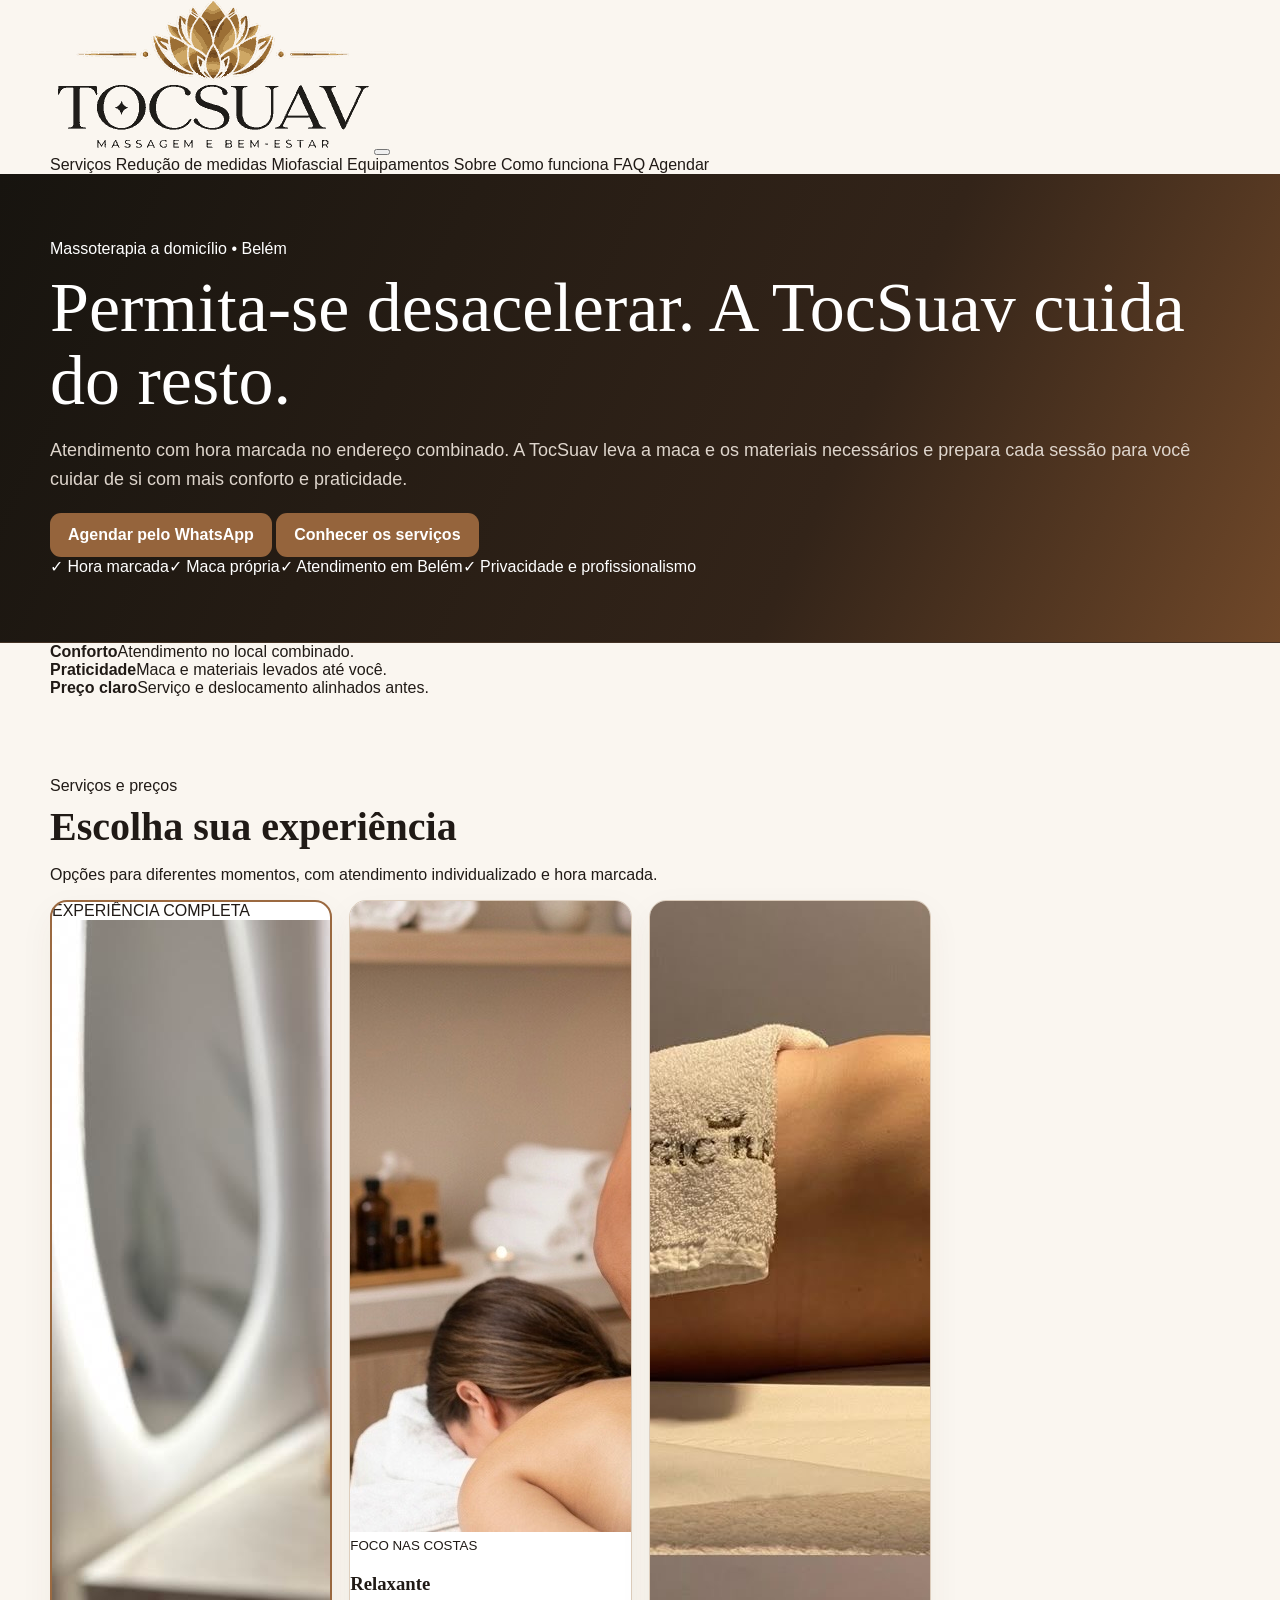
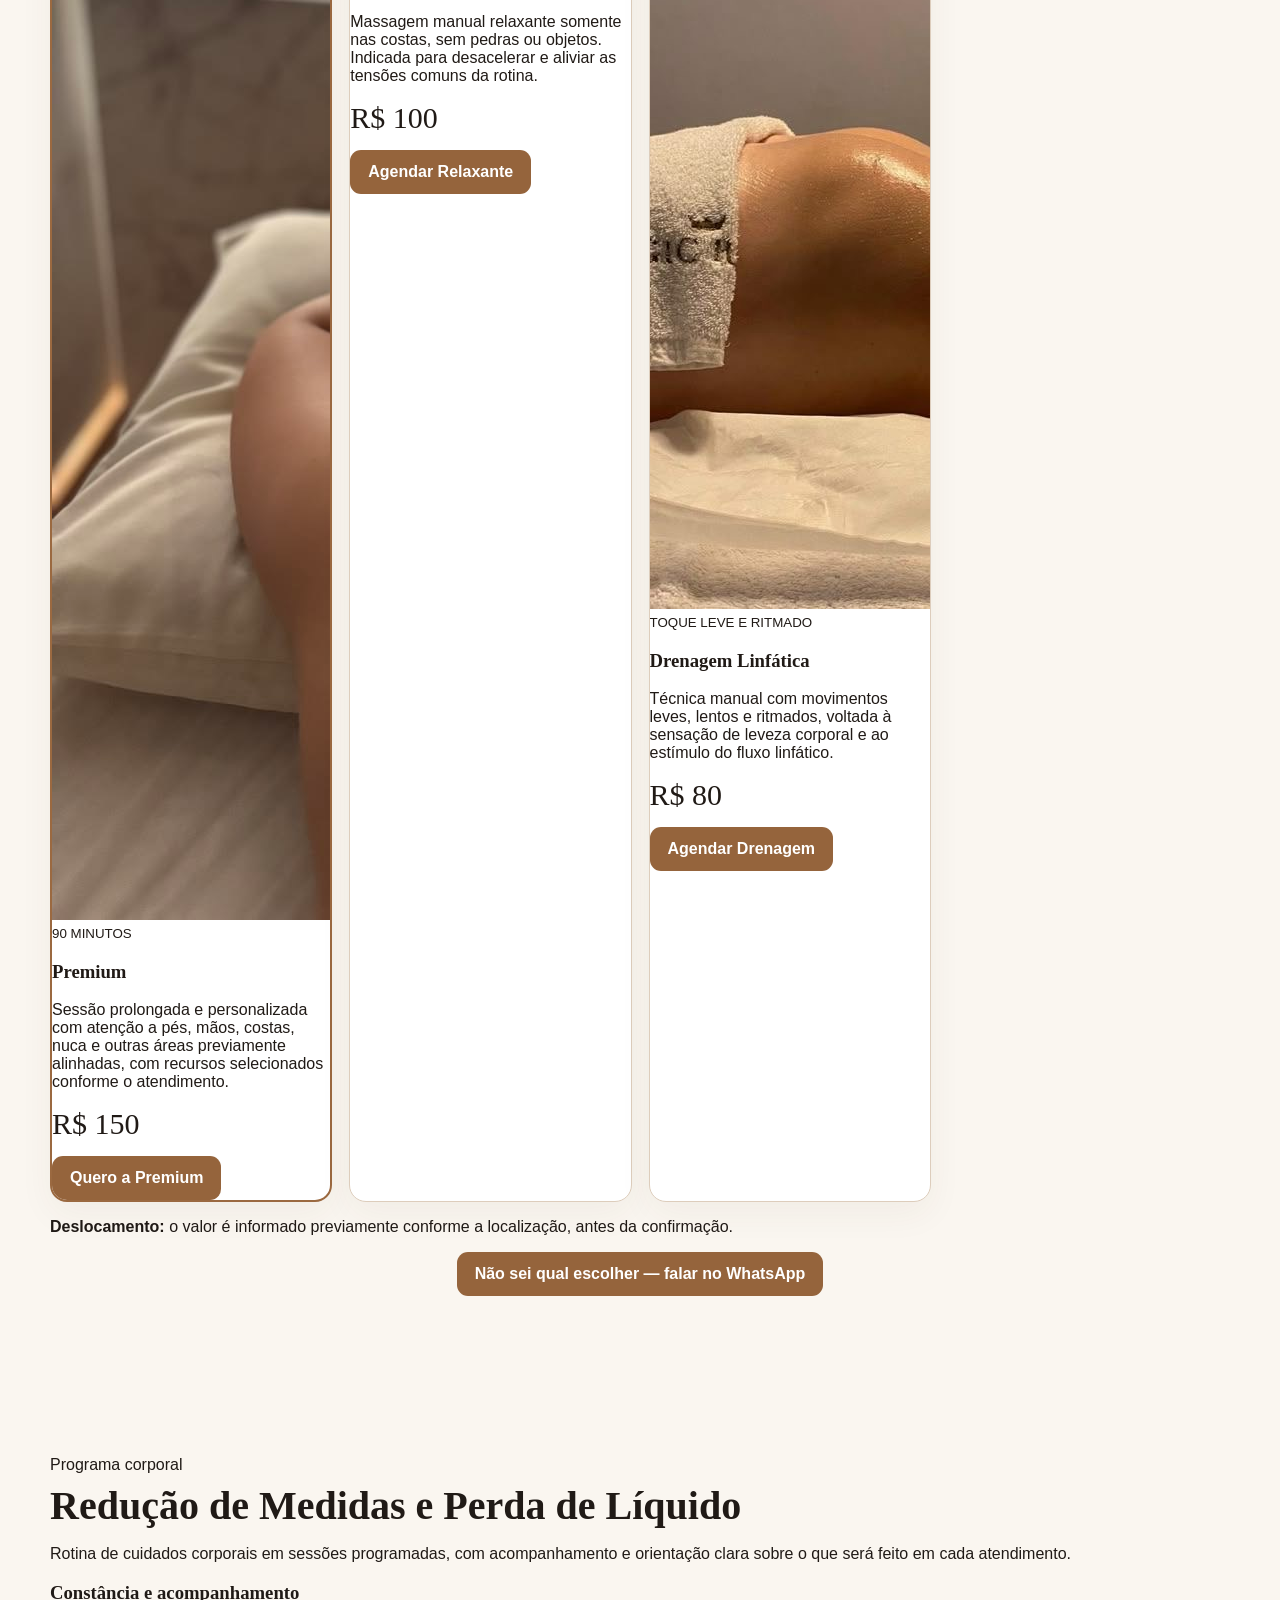
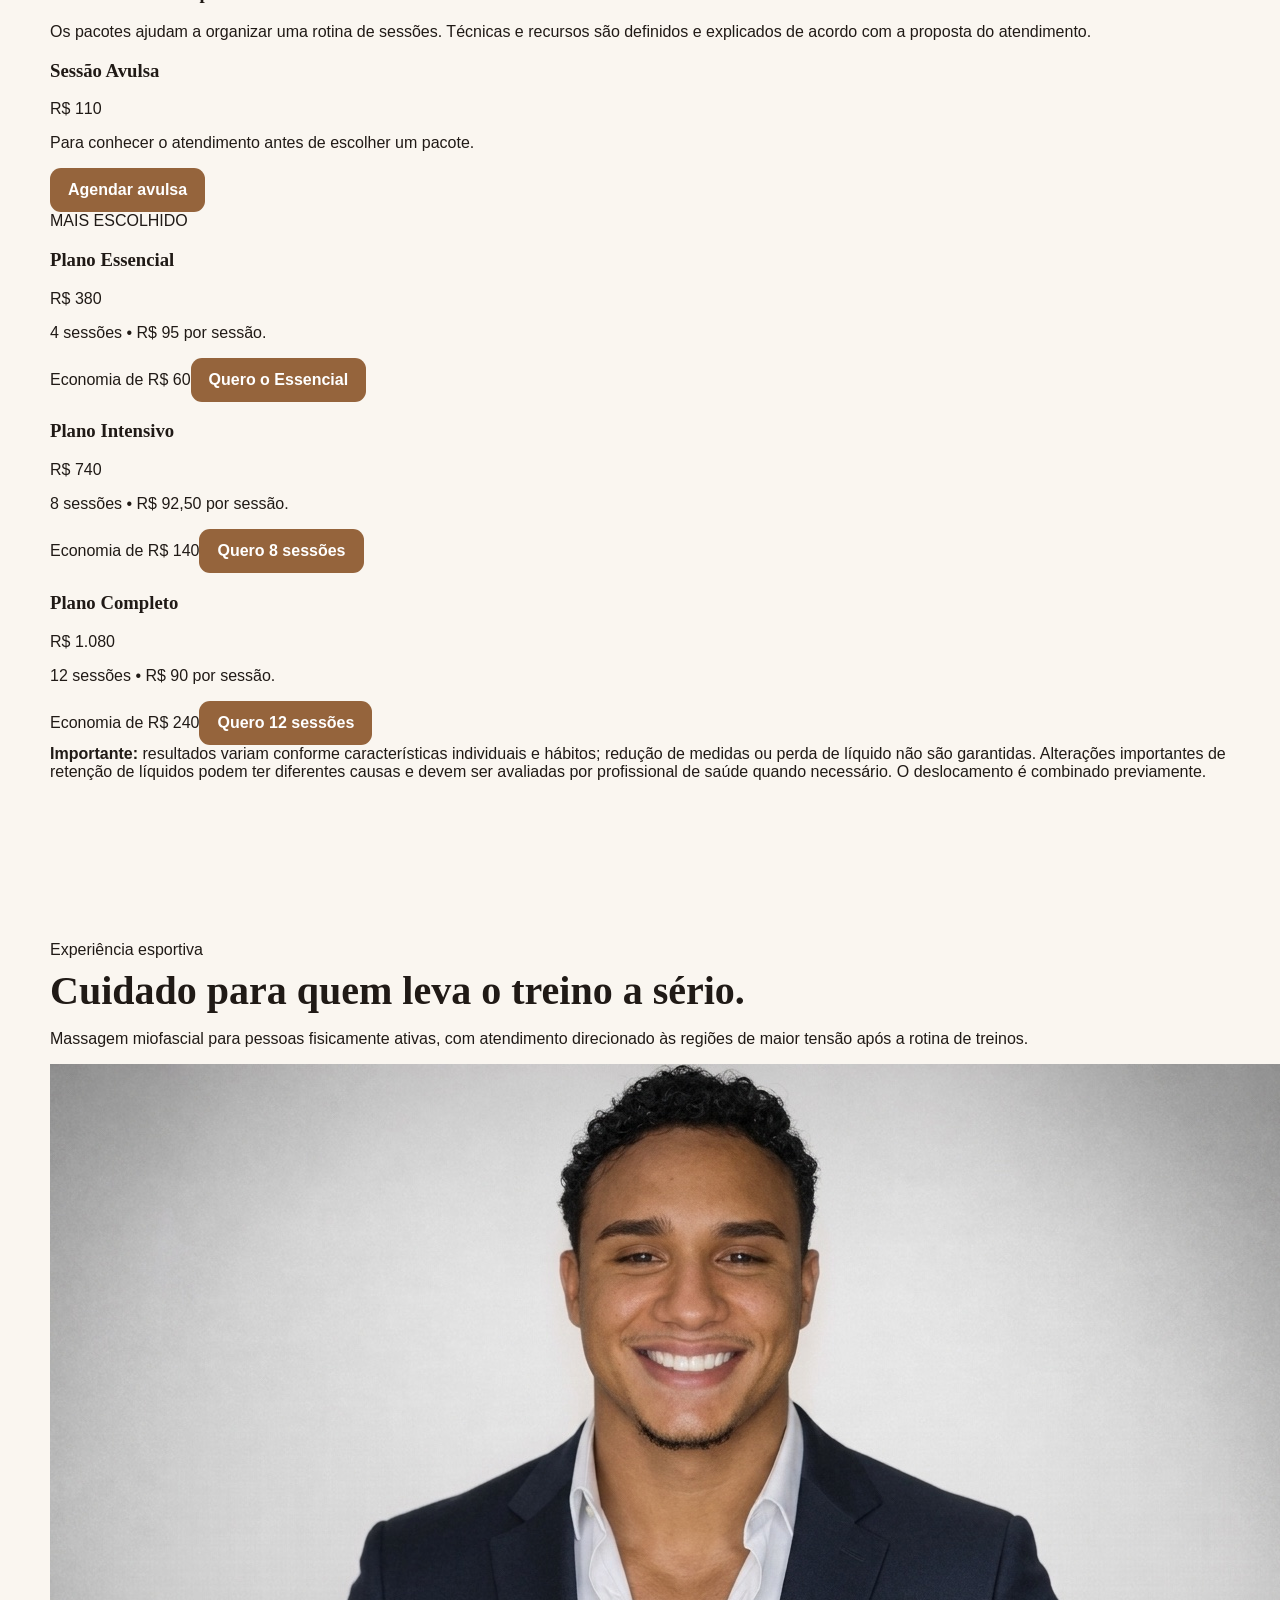
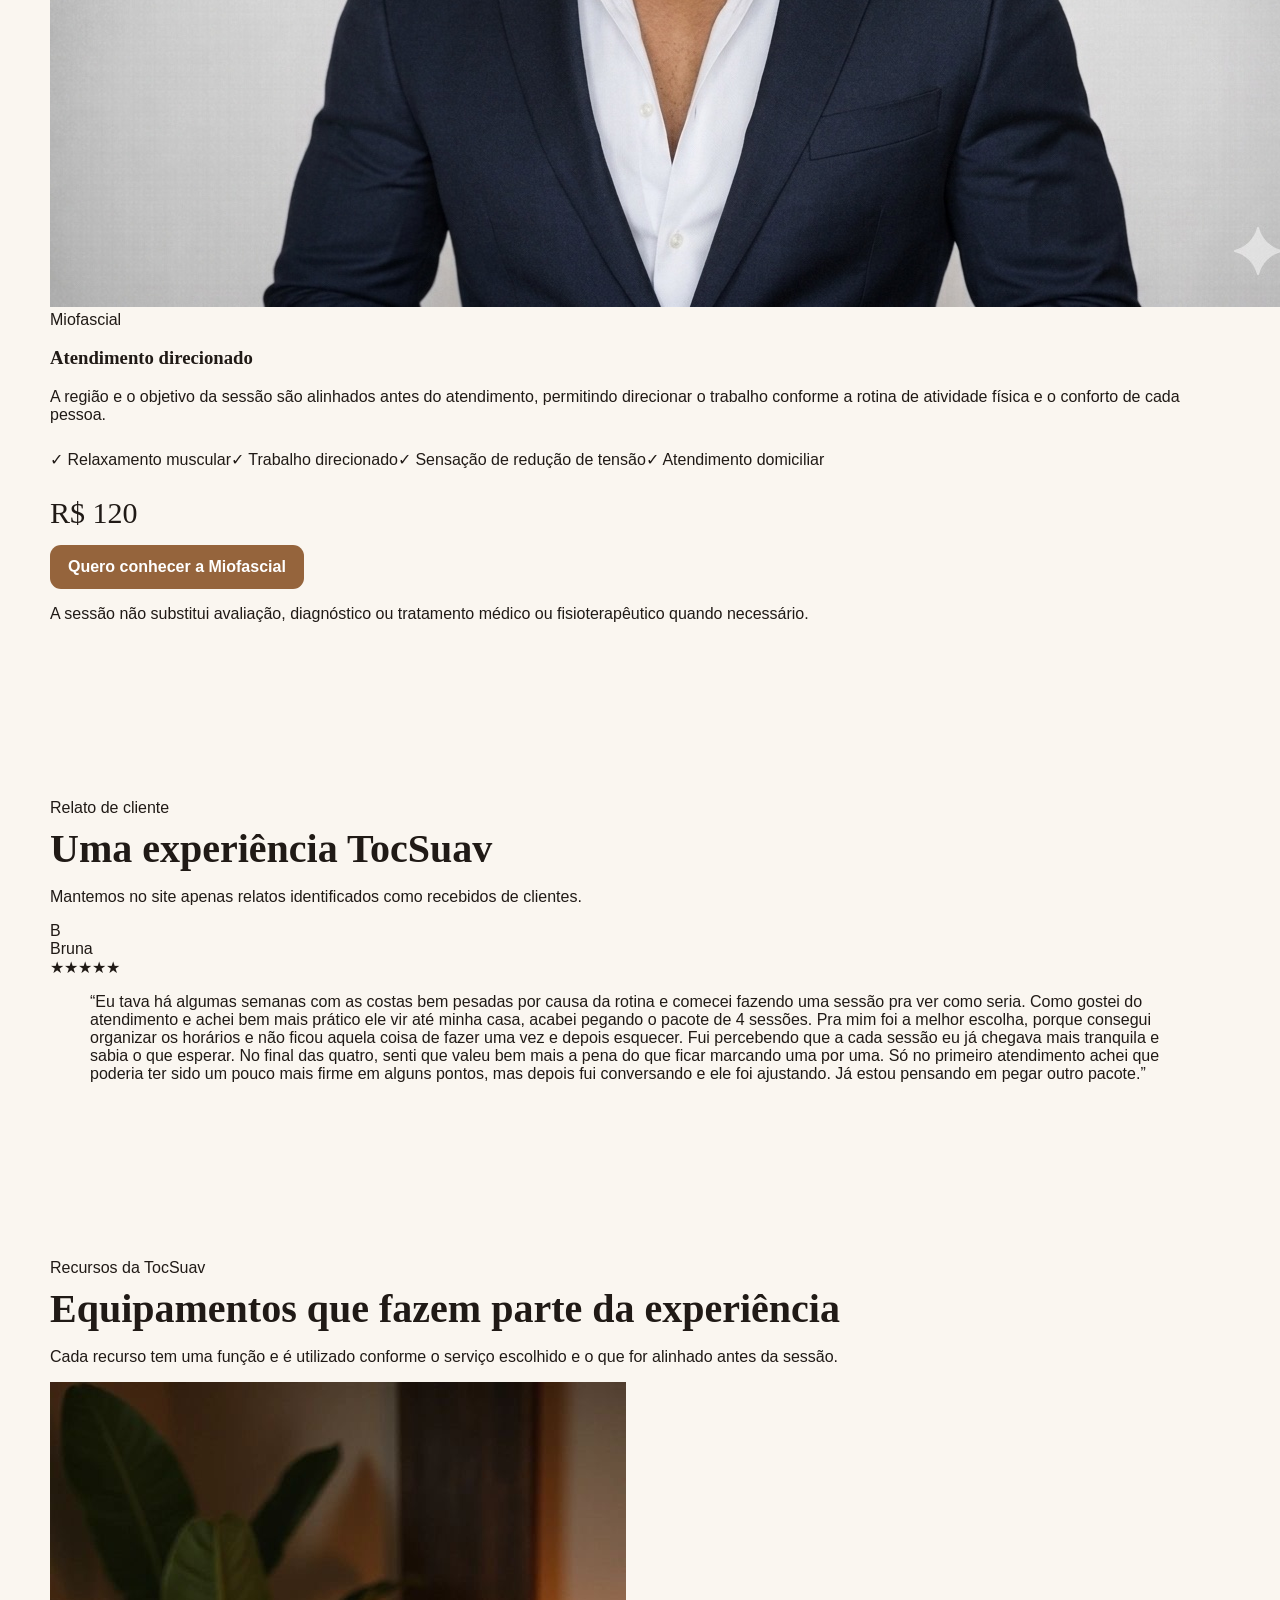
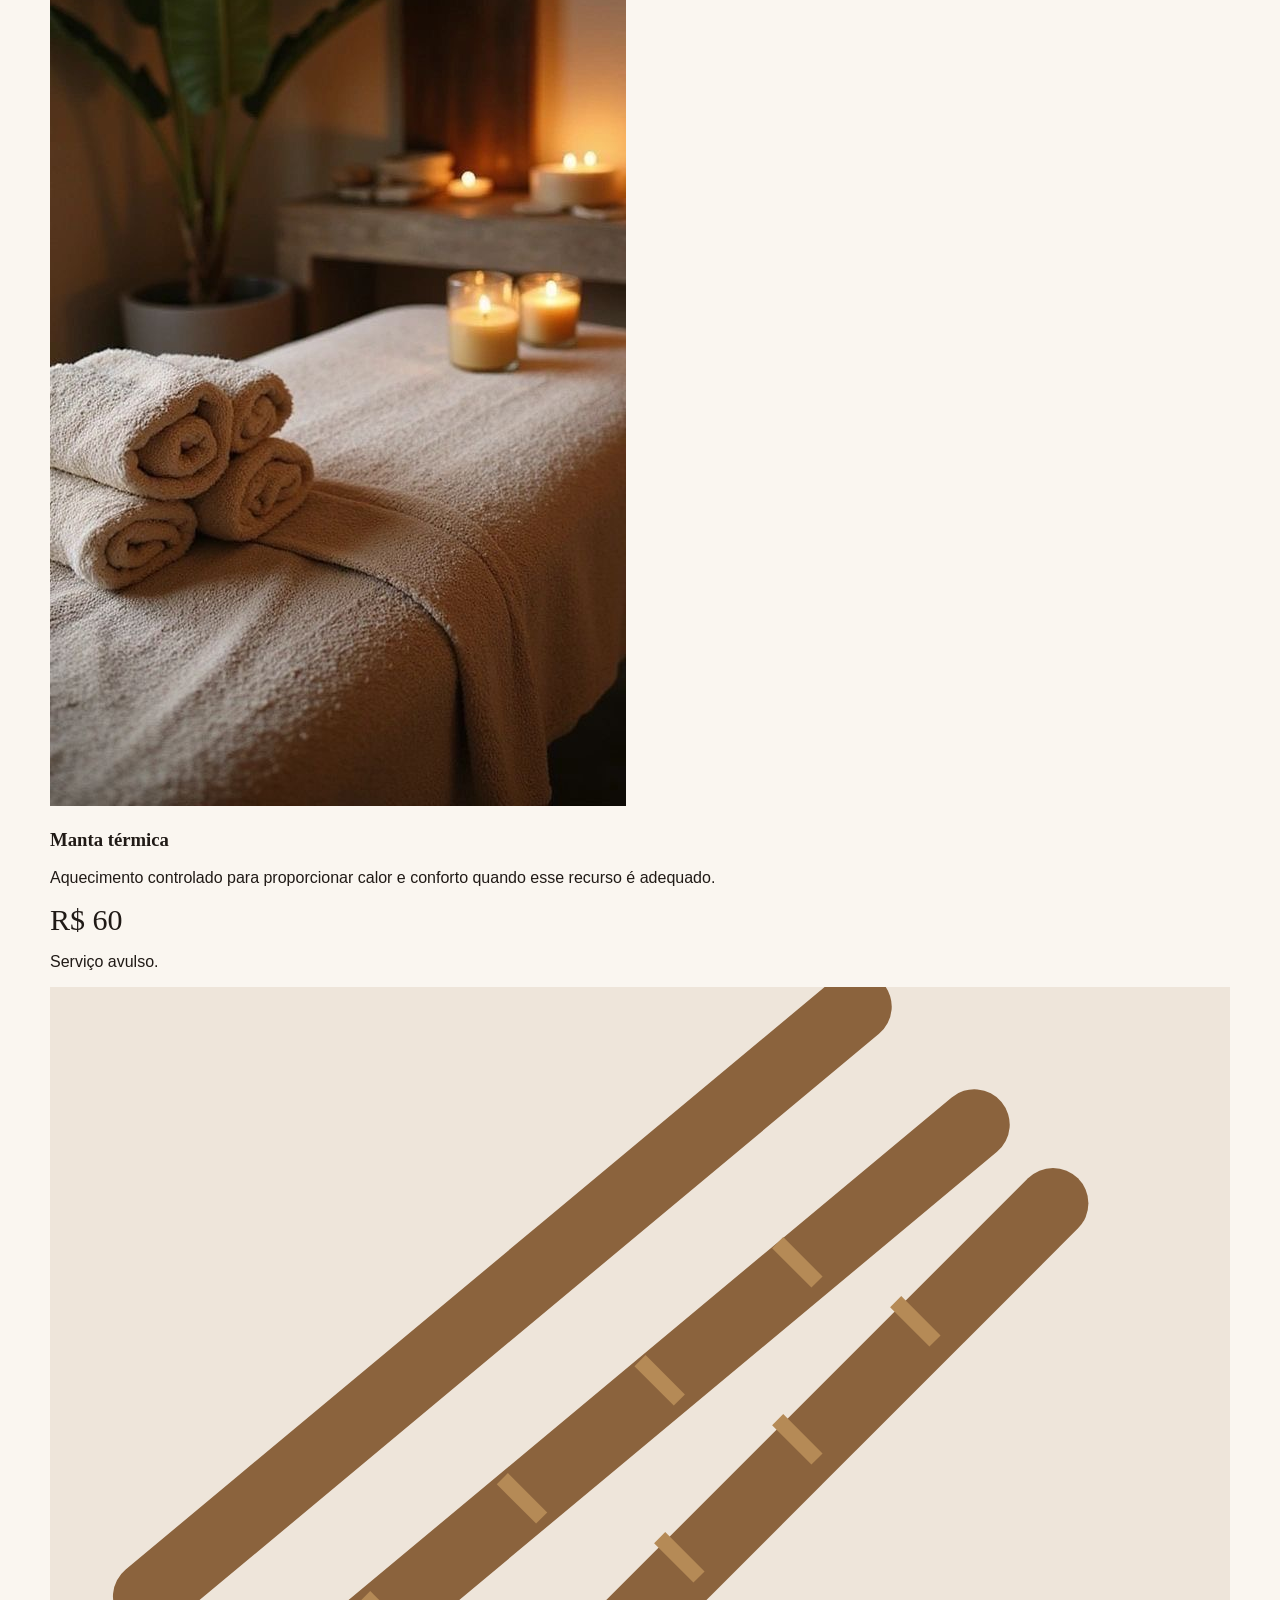
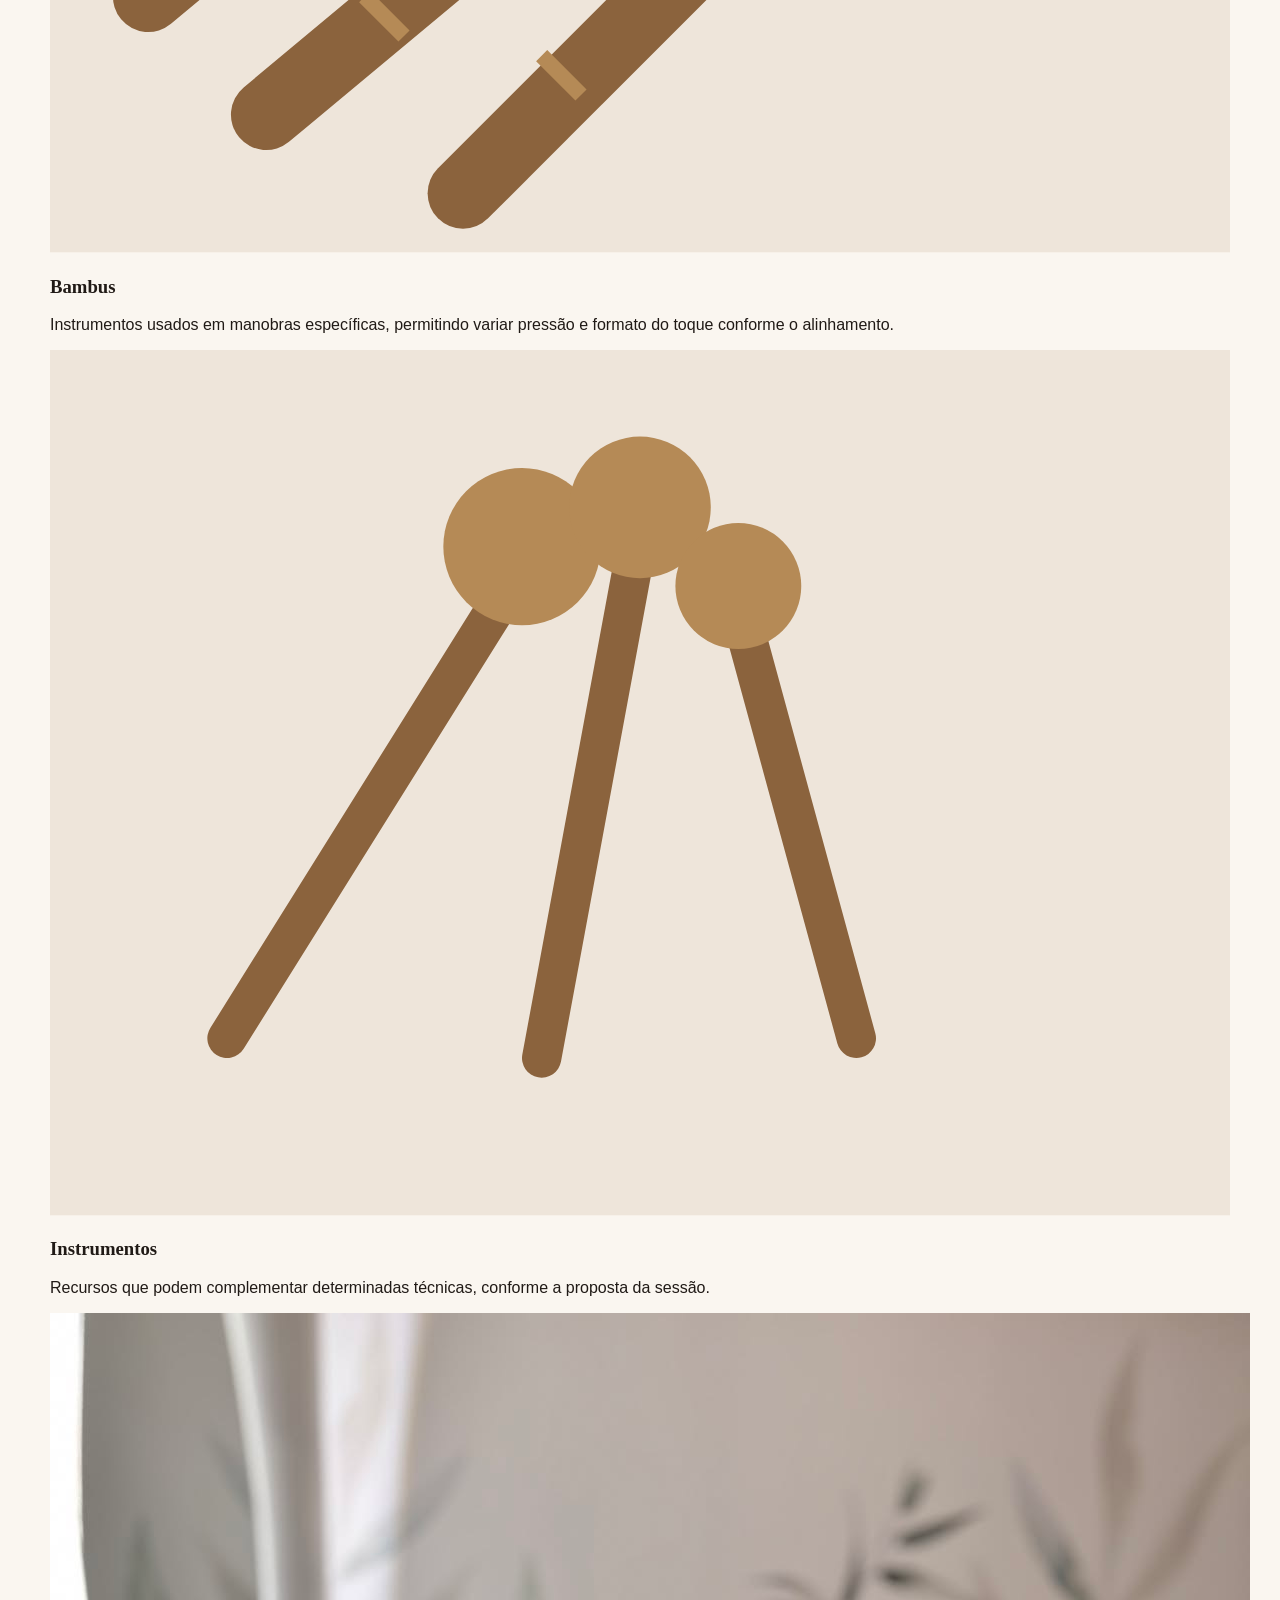
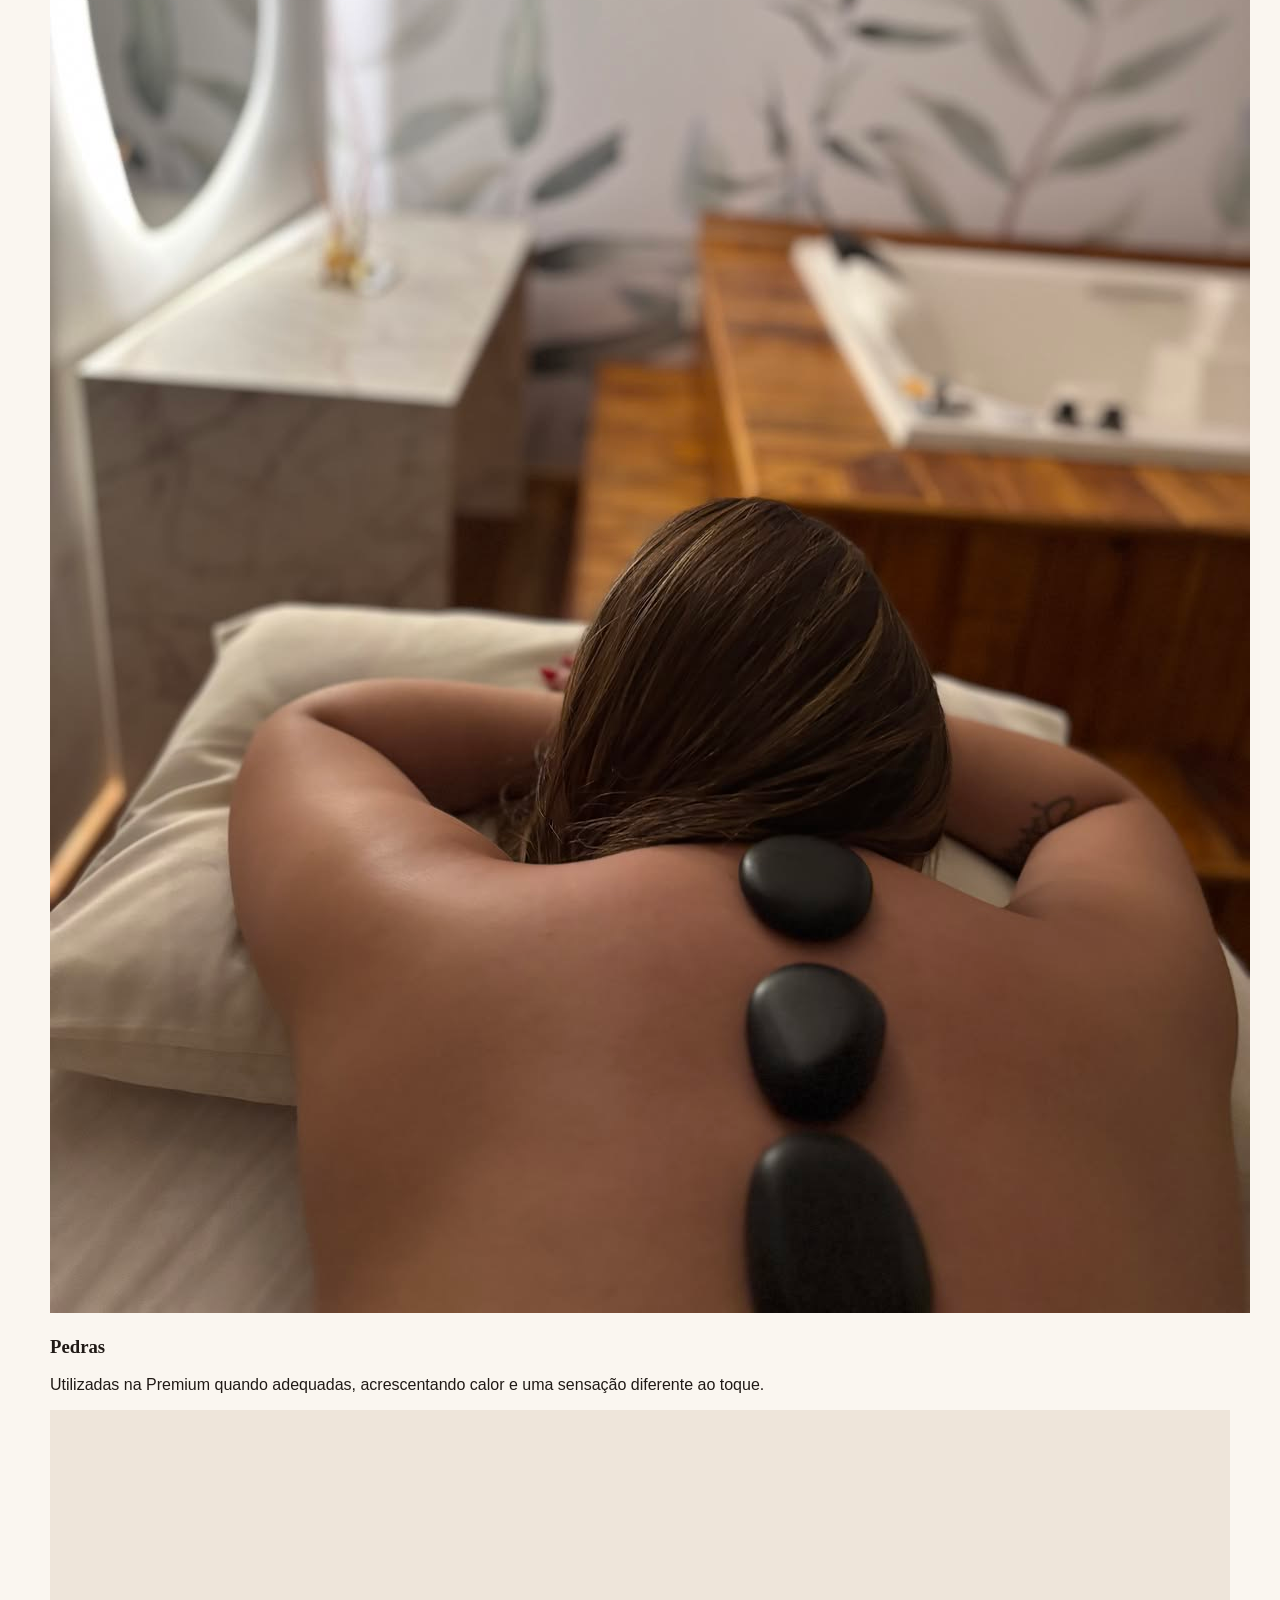
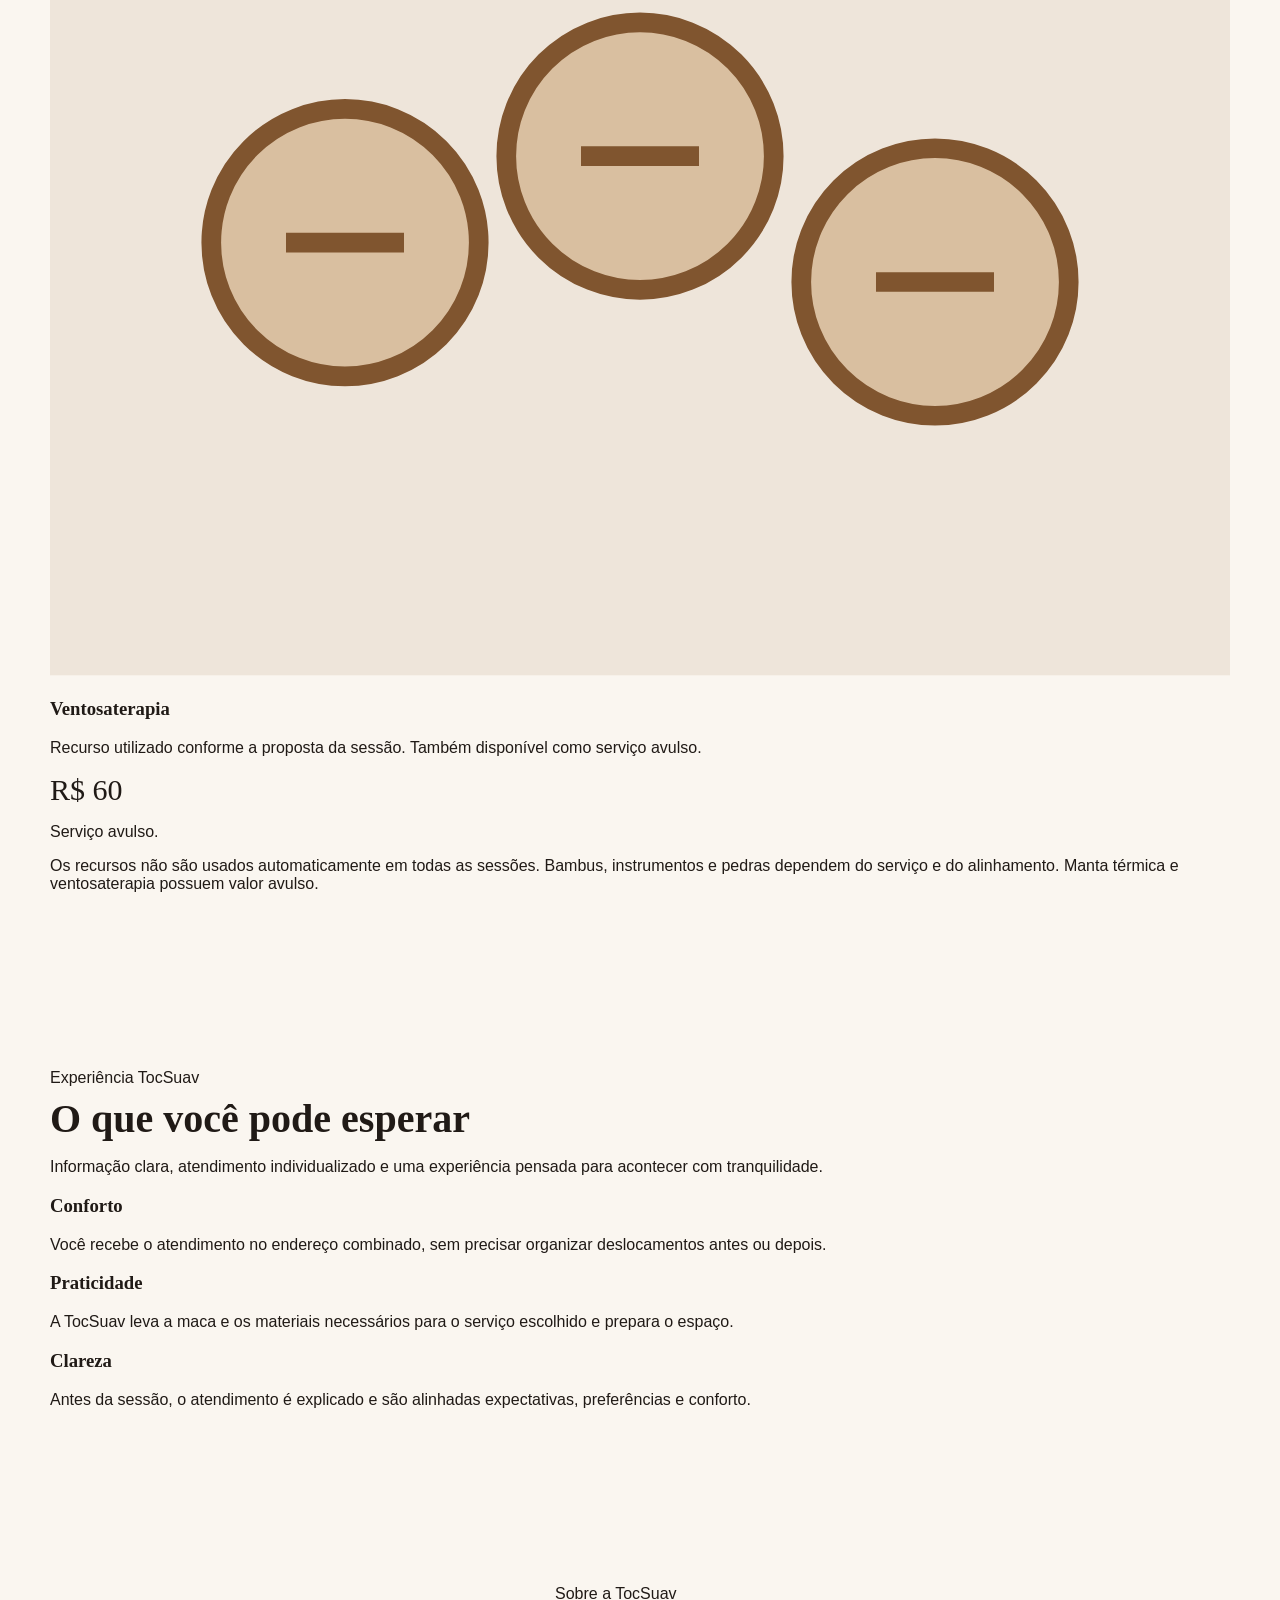
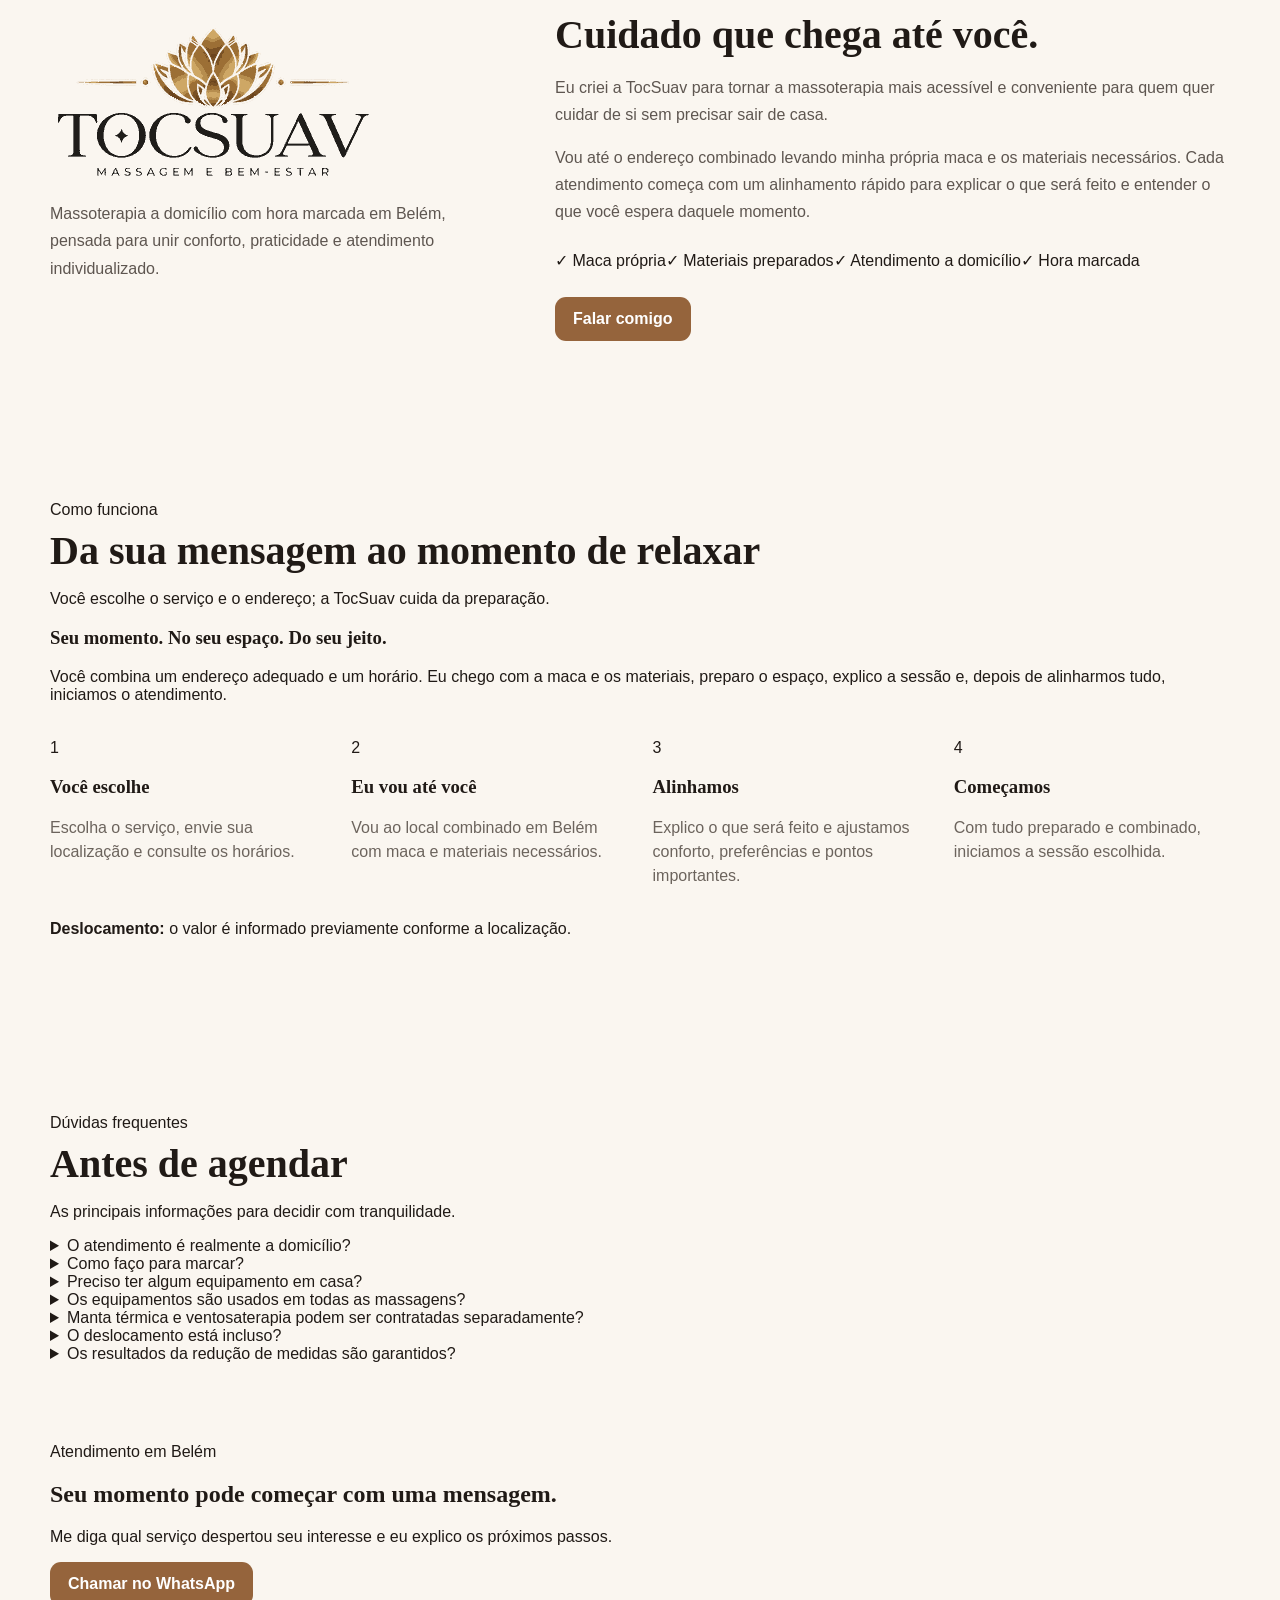
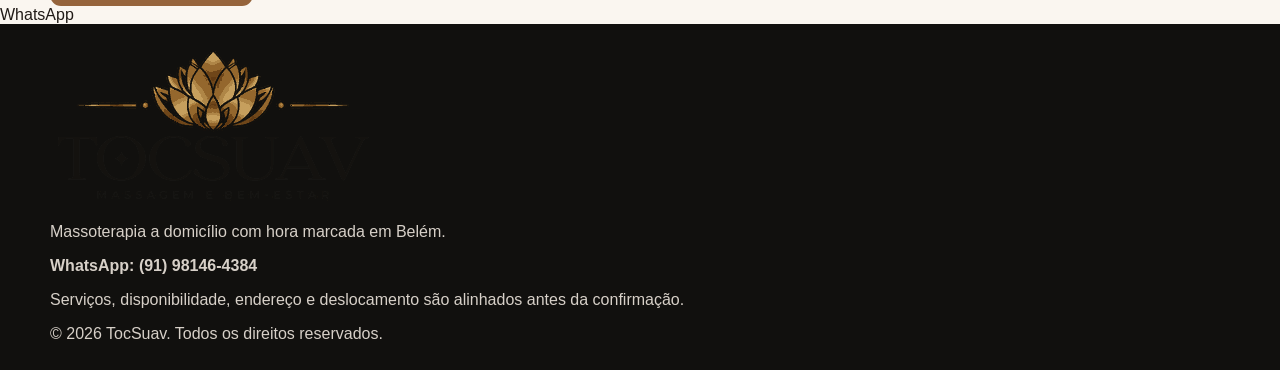
==== commit cedbc7ee: "Finaliza estrutura, textos, navegação mobile e SEO do site" ====
--- a/index.html
+++ b/index.html
@@ -1 +1,192 @@
-<!doctype html><html lang="pt-BR"><head><meta charset="utf-8"><meta name="viewport" content="width=device-width,initial-scale=1"><meta name="theme-color" content="#1a1714"><title>TocSuav | Massoterapia a domicílio em Belém</title><meta name="description" content="TocSuav — massoterapia a domicílio em Belém, com hora marcada. Premium, relaxante, drenagem, miofascial e cuidados corporais."><style>:root{--i:#1a1714;--g:#7a5030;--b:#efe5d8;--c:#faf7f2;--m:#706860;--l:#dfd3c4}*{box-sizing:border-box;margin:0;padding:0}html{scroll-behavior:smooth}body{font-family:Arial,sans-serif;background:var(--c);color:var(--i);line-height:1.6}a{text-decoration:none;color:inherit}.w{width:min(1160px,92%);margin:auto}.k{text-transform:uppercase;letter-spacing:2px;font-size:11px;font-weight:800;color:#8d633e;margin-bottom:10px}.hero .k,.measure .k,.cta .k{color:#e2bd86}.btn{display:inline-flex;padding:13px 20px;border-radius:30px;font-weight:800;margin:0 7px 9px 0;transition:.2s ease}.btn:hover{transform:translateY(-1px)}.gold{background:var(--g);color:#fff;box-shadow:0 4px 12px #2b1d140f}.dark{background:var(--i);color:#fff}.light{background:#fff;color:var(--i);border:1px solid #fff}.nav{position:sticky;top:0;z-index:20;background:#faf7f2f7;border-bottom:1px solid var(--l);backdrop-filter:blur(10px)}.navin{min-height:76px;display:flex;align-items:center;justify-content:space-between}.logo{height:60px;max-width:210px}.links{display:flex;gap:18px;align-items:center;font-size:13px;font-weight:700}.links a:not(.go){color:#302a25}.links .go{background:var(--g);color:#fff;padding:10px 16px;border-radius:25px;box-shadow:0 4px 12px #2b1d141a}.hero{min-height:650px;display:flex;align-items:center;color:#fff;background:linear-gradient(90deg,#14120fcc,#14120f4d),url(hero-massoterapia.jpeg) center/cover}.hero .in{max-width:760px;padding:90px 0}.hero h1{font:500 clamp(44px,6vw,70px)/1.04 Georgia,serif;margin-bottom:20px}.hero p{font-size:18px;color:#eee7df;max-width:670px;margin-bottom:28px}.trust{font-size:12px;color:#fff;display:flex;gap:15px;flex-wrap:wrap;margin-top:12px}.strip{background:var(--b);border-bottom:1px solid var(--l)}.stripin{display:grid;grid-template-columns:repeat(3,1fr);padding:20px 0}.stripin div{padding:0 20px;border-right:1px solid #d3c2ad}.stripin div:last-child{border:0}.strip span{display:block;font-size:12px;color:var(--m)}.sec{padding:78px 0}.title{text-align:center;margin-bottom:38px}.title h2,.about h2,.cta h2{font:500 38px Georgia,serif;margin:5px 0 9px}.title p{color:var(--m);max-width:760px;margin:auto}.cards{display:grid;grid-template-columns:repeat(3,1fr);gap:20px}.card{background:#fff;border:1px solid var(--l);border-radius:18px;overflow:hidden;box-shadow:0 8px 28px #3b291b0d;display:flex;flex-direction:column}.card img{width:100%;height:210px;object-fit:cover}.card .body{padding:21px;display:flex;flex-direction:column;flex:1}.card small{color:#805733;font-weight:800;letter-spacing:.08em}.card h3{font:23px Georgia,serif;margin:6px 0 8px}.card p{font-size:14px;color:#655e57;flex:1}.price{font:700 29px Georgia,serif;color:#80552f;margin:16px 0 11px}.premium{border:2px solid var(--g);position:relative}.flag,.tag{position:absolute;right:12px;top:12px;background:#835837;color:#fff;border-radius:99px;padding:6px 9px;font-size:9px;font-weight:900}.note{text-align:center;color:var(--m);font-size:12px;max-width:850px;margin:24px auto}.reviews{background:#f4ece3}.reviewgrid{display:grid;grid-template-columns:repeat(2,1fr);gap:18px}.review{background:#fff;border:1px solid var(--l);border-radius:18px;padding:22px;box-shadow:0 8px 28px #3b291b0d}.reviewtop{display:flex;align-items:center;gap:12px;margin-bottom:13px}.avatar{width:48px;height:48px;border-radius:50%;background:#e4d2be;display:grid;place-items:center;color:#70451f;font:700 20px Georgia,serif}.reviewname{font-weight:800}.stars{color:#a56e37;letter-spacing:2px;font-size:13px}.review p{font-size:14px;color:#5e5750}.equip{background:#fff}.eqgrid{display:grid;grid-template-columns:repeat(4,1fr);gap:18px}.eq{background:var(--c);border:1px solid var(--l);border-radius:18px;overflow:hidden}.eqvis{height:190px;display:grid;place-items:center;background:#eee5da}.eqvis svg{width:78%;height:78%}.eq .body{padding:18px}.eq h3{font:22px Georgia,serif;margin-bottom:7px}.eq p{font-size:13px;color:#625b54}.measure{background:#211d18;color:#fff}.measure .title p{color:#c8beb4}.mgrid{display:grid;grid-template-columns:.85fr 1.15fr;gap:34px}.mvis{min-height:540px;border-radius:22px;background:linear-gradient(#241c1640,#241c1699),url(drenagem.jpeg) center/cover;position:relative}.mvis div{position:absolute;left:20px;right:20px;bottom:20px;background:#1c1814e8;padding:18px;border-radius:15px}.mvis h3{font:28px Georgia,serif}.mvis p{font-size:13px;color:#ddd2c7}.packs{display:grid;grid-template-columns:1fr 1fr;gap:15px}.pack{background:#302a24;border:1px solid #4a4036;border-radius:17px;padding:20px;position:relative}.pack.pop{border:2px solid #c49a68;background:#352c24;transform:scale(1.02)}.pack h3{font:22px Georgia,serif}.big{font:700 35px Georgia,serif;color:#e0b57f;margin:8px 0 3px}.pack p{font-size:13px;color:#c9bfb5}.save{display:block;color:#efcfaa;font-size:11px;font-weight:800;margin-top:8px}.warn{grid-column:1/-1;background:#161310;border:1px solid #493d31;border-radius:13px;padding:14px;font-size:11px;color:#bfb4a9}.about{display:grid;grid-template-columns:.9fr 1.1fr;gap:50px;align-items:center}.about img{width:100%;border-radius:20px}.about p{color:#625b54;margin-bottom:13px}.checks{display:grid;grid-template-columns:1fr 1fr;gap:9px;font-size:13px;font-weight:700;margin:20px 0}.how{background:#fff}.story{max-width:850px;margin:auto auto 30px;text-align:center;background:var(--b);border:1px solid var(--l);border-radius:18px;padding:25px}.story h3{font:26px Georgia,serif;margin-bottom:7px}.steps{display:grid;grid-template-columns:repeat(4,1fr);gap:18px}.step{background:var(--c);border:1px solid var(--l);border-radius:17px;padding:22px}.num{width:44px;height:44px;border-radius:50%;background:var(--g);color:#fff;display:grid;place-items:center;font-weight:900;margin-bottom:13px}.step h3{font:20px Georgia,serif}.step p{font-size:13px;color:#716960}.faq{background:#fff}.faqs{max-width:900px;margin:auto;display:grid;gap:9px}.faqitem{background:var(--c);border:1px solid var(--l);border-radius:13px;padding:16px}.faqitem summary{cursor:pointer;font-weight:800;color:#302a25}.faqitem p{font-size:13px;color:#675f58;margin-top:8px}.cta{background:linear-gradient(100deg,#5a3d29,#1b1815);color:#fff;text-align:center;padding:70px 0}.cta p{color:#ddd2c8;margin-bottom:20px}.float{position:fixed;right:16px;bottom:16px;z-index:30;background:#315e50;color:#fff;padding:12px 16px;border-radius:99px;font-weight:900;font-size:13px;box-shadow:0 8px 25px #0004}footer{background:#12110f;color:#fff;padding:38px 0 22px}.foot{display:grid;grid-template-columns:1fr 1fr;gap:25px}.flogo{height:65px}.foot p{color:#aaa;font-size:13px}.copy{text-align:center;border-top:1px solid #302d29;margin-top:25px;padding-top:16px;color:#777;font-size:11px}@media(max-width:950px){.links a:not(.go){display:none}.cards,.eqgrid,.reviewgrid{grid-template-columns:1fr 1fr}.mgrid,.about{grid-template-columns:1fr}.steps{grid-template-columns:1fr 1fr}}@media(max-width:600px){.w{width:calc(100% - 28px)}.logo{height:53px}.hero{min-height:600px}.hero h1{font-size:43px}.hero p{font-size:17px}.cards,.eqgrid,.packs,.steps,.stripin,.checks,.foot,.reviewgrid{grid-template-columns:1fr}.stripin div{border:0;border-bottom:1px solid #d3c2ad;padding:13px 0}.sec{padding:62px 0}.title h2,.about h2,.cta h2{font-size:33px}.mvis{min-height:330px}.pack.pop{transform:none}.float{right:12px;bottom:12px}}</style></head><body><nav class="nav"><div class="w navin"><a href="#inicio"><img class="logo" src="logo-tocsuav.png" alt="TOCSUAV — Massagem e Bem-Estar"></a><div class="links"><a href="#medidas">Redução de medidas</a><a href="#servicos">Serviços</a><a href="#equipamentos">Equipamentos</a><a href="#esportiva">Esportiva</a><a href="#depoimentos">Experiências</a><a href="#sobre">Sobre</a><a href="#como">Como funciona</a><a class="go" href="https://wa.me/5591981464384?text=Olá!%20Vi%20o%20site%20da%20TocSuav%20e%20quero%20consultar%20um%20horário." target="_blank">Agendar</a></div></div></nav><header class="hero" id="inicio"><div class="w"><div class="in"><div class="k">Massoterapia a domicílio • Belém</div><h1>Permita-se desacelerar. Nós cuidamos do resto.</h1><p>Atendimento com hora marcada, no endereço que você escolher. Eu levo a maca, os materiais e preparo cada sessão para que você não precise sair de casa para cuidar de si.</p><a class="btn gold" href="https://wa.me/5591981464384?text=Olá!%20Quero%20agendar%20uma%20sessão%20com%20a%20TocSuav.%20Quais%20horários%20estão%20disponíveis?" target="_blank">Agendar pelo WhatsApp</a><a class="btn light" href="#medidas">Conhecer o programa</a><div class="trust"><span>✓ Hora marcada</span><span>✓ Maca própria</span><span>✓ Atendimento em Belém</span><span>✓ Privacidade e profissionalismo</span></div></div></div></header><section class="strip"><div class="w stripin"><div><b>Conforto</b><span>Atendimento no local combinado.</span></div><div><b>Praticidade</b><span>Maca e materiais levados até você.</span></div><div><b>Preço claro</b><span>Serviço e deslocamento alinhados antes.</span></div></div></section><section class="sec reviews" id="depoimentos"><div class="w"><div class="title"><div class="k">Experiências reais</div><h2>O que clientes contam</h2><p>Relatos reais de quem já viveu uma experiência TocSuav.</p></div><div class="reviewgrid"><article class="review"><div class="reviewtop"><div class="avatar">B</div><div><div class="reviewname">Beatriz T.</div><div class="stars">★★★★★</div></div></div><p>“Fiz a Premium aqui em casa e gostei bastante da experiência. Eu tava meio na dúvida se ia valer a pena, mas foi bem tranquilo desde o agendamento. Ele trouxe a maca e deixou tudo organizado antes de começar. Gostei principalmente da atenção nas costas e nos pés, que era justamente onde eu tava mais cansada. No final eu só achei que passou rápido demais kkk. Pelo valor, pra mim valeu a experiência e provavelmente vou marcar novamente.”</p></article><article class="review"><div class="reviewtop"><div class="avatar">S</div><div><div class="reviewname">Sabrina O.</div><div class="stars">★★★★★</div></div></div><p>“Marquei a relaxante porque tava numa semana bem corrida e preferi fazer em casa mesmo. Foi bem prático, combinamos o horário e ele veio até aqui com a maca. A massagem nas costas foi bem gostosa, principalmente na região dos ombros e da nuca. Só senti que em alguns momentos poderia ter sido um pouquinho mais forte, mas isso é mais gosto pessoal mesmo. No geral saí bem mais relaxada.”</p></article><article class="review"><div class="reviewtop"><div class="avatar">M</div><div><div class="reviewname">Marcia B.</div><div class="stars">★★★★★</div></div></div><p>“Fiz a drenagem em casa e gostei bastante da praticidade, principalmente porque depois não precisei sair pra lugar nenhum. O toque é bem mais leve do que eu imaginava, então no começo até fiquei pensando se era assim mesmo kkk. Depois entendi a proposta. O atendimento foi bem tranquilo e cuidadoso. Só achei que poderia ter uma opção com um tempo maior, mas gostei da experiência.”</p></article><article class="review"><div class="reviewtop"><div class="avatar">A</div><div><div class="reviewname">Alexandre A.</div><div class="stars">★★★★★</div></div></div><p>“Fui fazer a miofascial porque tava com bastante tensão depois dos treinos e umas regiões bem travadas. Ele veio até minha casa e antes de começar perguntou onde eu tava sentindo mais desconforto. Em alguns pontos incomodou bastante, mas ele foi ajustando a pressão quando eu falava. Depois fiquei sentindo a região trabalhada, mas aquela sensação de que realmente mexeu no lugar que tava incomodando. Pra quem treina, achei bem interessante. Só não vou dizer que é uma massagem pra relaxar porque em alguns pontos dói mesmo 😂.”</p></article><article class="review"><div class="reviewtop"><div class="avatar">B</div><div><div class="reviewname">Bruna</div><div class="stars">★★★★★</div></div></div><p>“Eu tava há algumas semanas com as costas bem pesadas por causa da rotina e comecei fazendo uma sessão pra ver como seria. Como gostei do atendimento e achei bem mais prático ele vir até minha casa, acabei pegando o pacote de 4 sessões. Pra mim foi a melhor escolha, porque consegui organizar os horários e não ficou aquela coisa de fazer uma vez e depois esquecer. Fui percebendo que a cada sessão eu já chegava mais tranquila e sabia o que esperar. No final das quatro, senti que valeu bem mais a pena do que ficar marcando uma por uma. Só no primeiro atendimento achei que poderia ter sido um pouco mais firme em alguns pontos, mas depois fui conversando e ele foi ajustando. Já estou pensando em pegar outro pacote.”</p></article></div></div></section><section class="sec measure" id="medidas"><div class="w"><div class="title"><div class="k">Programa corporal</div><h2>Redução de Medidas e Perda de Líquido</h2><p>Uma opção para quem quer organizar uma rotina de cuidados corporais em sessões programadas.</p></div><div class="mgrid"><div class="mvis"><div><h3>Constância faz diferença</h3><p>Os pacotes criam uma rotina de acompanhamento corporal. A abordagem e os recursos são explicados antes de cada atendimento.</p></div></div><div class="packs"><div class="pack"><h3>Sessão Avulsa</h3><div class="big">R$ 110</div><p>Para conhecer o atendimento antes de escolher um pacote.</p><a class="btn gold" href="https://wa.me/5591981464384?text=Olá!%20Quero%20agendar%20uma%20sessão%20avulsa%20do%20Programa%20Redução%20de%20Medidas%20por%20R$110." target="_blank">Agendar avulsa</a></div><div class="pack pop"><span class="tag">MAIS ESCOLHIDO</span><h3>Plano Essencial</h3><div class="big">R$ 380</div><p>4 sessões • R$ 95 por sessão.</p><span class="save">Economia de R$ 60</span><a class="btn gold" href="https://wa.me/5591981464384?text=Olá!%20Quero%20o%20Plano%20Essencial%20de%204%20sessões%20por%20R$380." target="_blank">Quero o Essencial</a></div><div class="pack"><h3>Plano Intensivo</h3><div class="big">R$ 740</div><p>8 sessões • R$ 92,50 por sessão.</p><span class="save">Economia de R$ 140</span><a class="btn gold" href="https://wa.me/5591981464384?text=Olá!%20Quero%20o%20Plano%20Intensivo%20de%208%20sessões%20por%20R$740." target="_blank">Quero 8 sessões</a></div><div class="pack"><h3>Plano Completo</h3><div class="big">R$ 1.080</div><p>12 sessões • R$ 90 por sessão.</p><span class="save">Economia de R$ 240</span><a class="btn gold" href="https://wa.me/5591981464384?text=Olá!%20Quero%20o%20Plano%20Completo%20de%2012%20sessões%20por%20R$1.080." target="_blank">Quero 12 sessões</a></div><div class="warn"><b>Importante:</b> resultados variam conforme características individuais e hábitos; redução de medidas ou perda de líquido não são garantidas. O deslocamento é combinado previamente.</div></div></div></div></section><section class="sec" id="servicos"><div class="w"><div class="title"><div class="k">Serviços e preços</div><h2>Escolha sua experiência</h2><p>Opções pensadas para diferentes momentos, sempre com atendimento individualizado e hora marcada.</p></div><div class="cards"><article class="card premium"><div class="flag">EXPERIÊNCIA COMPLETA</div><img src="premium-pedras.jpeg" alt="Premium com pedras"><div class="body"><small>90 MINUTOS</small><h3>Premium</h3><p>Sessão prolongada e personalizada com atenção a pés, mãos, costas, nuca e outras áreas previamente alinhadas, com recursos selecionados conforme o atendimento.</p><div class="price">R$ 150</div><a class="btn gold" href="https://wa.me/5591981464384?text=Olá!%20Tenho%20interesse%20na%20Premium%20de%2090%20minutos%20por%20R$150." target="_blank">Quero a Premium</a></div></article><article class="card"><img src="relaxante-costas.jpeg" alt="Massagem relaxante nas costas"><div class="body"><small>FOCO NAS COSTAS</small><h3>Relaxante</h3><p>Massagem manual relaxante somente nas costas, sem pedras ou objetos. Indicada para desacelerar e aliviar tensões comuns da rotina.</p><div class="price">R$ 100</div><a class="btn dark" href="https://wa.me/5591981464384?text=Olá!%20Tenho%20interesse%20na%20Massagem%20Relaxante%20por%20R$100." target="_blank">Agendar Relaxante</a></div></article><article class="card"><img src="drenagem.jpeg" alt="Drenagem linfática"><div class="body"><small>TOQUE LEVE E RITMADO</small><h3>Drenagem Linfática</h3><p>Técnica manual com movimentos leves, lentos e ritmados, voltada à sensação de leveza corporal e ao estímulo do fluxo linfático.</p><div class="price">R$ 80</div><a class="btn dark" href="https://wa.me/5591981464384?text=Olá!%20Tenho%20interesse%20na%20Drenagem%20Linfática%20por%20R$80." target="_blank">Agendar Drenagem</a></div></article></div><p class="note"><b>Deslocamento:</b> o valor é informado previamente conforme a localização, antes da confirmação.</p><div style="text-align:center"><a class="btn gold" href="https://wa.me/5591981464384?text=Olá!%20Estou%20em%20dúvida%20sobre%20qual%20serviço%20escolher.%20Pode%20me%20orientar?" target="_blank">Não sei qual escolher — falar no WhatsApp</a></div></div></section><section class="sec" id="esportiva" style="background:#f2e9de"><div class="w"><div class="title"><div class="k">Experiência esportiva</div><h2>Recuperação para quem leva o treino a sério.</h2><p>Massagem miofascial para atletas e pessoas fisicamente ativas, com atendimento direcionado às necessidades do corpo após a rotina de treinos.</p></div><div class="cards"><article class="card"><img src="relaxante-costas.jpeg" alt="Massagem para recuperação muscular"><div class="body"><small>MIOFASCIAL</small><h3>Para quem treina</h3><p>Uma sessão personalizada para quem pratica musculação, corrida, ciclismo, crossfit, dança ou outras atividades físicas.</p><div class="price">R$ 120</div><a class="btn gold" href="https://wa.me/5591981464384?text=Olá!%20Tenho%20interesse%20na%20Massagem%20Miofascial%20por%20R$120." target="_blank">Quero conhecer a Miofascial</a></div></article><article class="card"><div class="body"><small>FOCO DIRECIONADO</small><h3>Atendimento personalizado</h3><p>A região e o objetivo da sessão são alinhados antes do atendimento, permitindo direcionar o trabalho conforme a rotina de atividade física.</p><div class="checks"><span>✓ Relaxamento muscular</span><span>✓ Trabalho direcionado</span><span>✓ Sensação de redução de tensão</span><span>✓ Atendimento domiciliar</span></div><a class="btn dark" href="https://wa.me/5591981464384?text=Olá!%20Pratico%20atividade%20física%20e%20quero%20saber%20se%20a%20Miofascial%20é%20indicada%20para%20mim." target="_blank">Tirar dúvidas no WhatsApp</a></div></article></div><p class="note">A sessão não substitui avaliação ou tratamento médico ou fisioterapêutico quando necessário.</p></div></section><section class="sec equip" id="equipamentos"><div class="w"><div class="title"><div class="k">Recursos da TocSuav</div><h2>Equipamentos que fazem parte da experiência</h2><p>Cada recurso tem uma função e é utilizado conforme o serviço escolhido e o que for alinhado antes da sessão. Manta térmica e ventosaterapia também podem ser contratadas separadamente.</p></div><div class="eqgrid"><article class="eq"><div class="eqvis"><img src="manta-termica.jpeg" style="width:100%;height:100%;object-fit:cover" alt="Manta térmica"></div><div class="body"><h3>Manta térmica</h3><p>Aquecimento controlado para proporcionar calor e conforto quando esse recurso é indicado.</p><div class="price">R$ 60</div><p>Serviço avulso.</p></div></article><article class="eq"><div class="eqvis"><svg viewBox="0 0 300 220" aria-label="Bambus para massagem"><rect width="300" height="220" fill="#eee5da"/><g stroke="#8b633d" stroke-width="18" stroke-linecap="round"><path d="M55 185L235 35"/><path d="M105 205L255 55"/><path d="M25 155L205 5"/></g><g stroke="#b58a56" stroke-width="4"><path d="M80 155l10 10M115 125l10 10M150 95l10 10M185 65l10 10"/><path d="M125 170l10 10M155 140l10 10M185 110l10 10M215 80l10 10"/></g></svg></div><div class="body"><h3>Bambus</h3><p>Instrumentos usados em manobras específicas, permitindo variar a pressão e o formato do toque conforme o alinhamento.</p></div></article><article class="eq"><div class="eqvis"><svg viewBox="0 0 300 220" aria-label="Instrumentos de massagem"><rect width="300" height="220" fill="#eee5da"/><g fill="none" stroke="#8b633d" stroke-width="10" stroke-linecap="round"><path d="M45 175L120 55"/><path d="M125 180L150 45"/><path d="M205 175L175 65"/></g><circle cx="120" cy="50" r="20" fill="#b58a56"/><circle cx="150" cy="40" r="18" fill="#b58a56"/><circle cx="175" cy="60" r="16" fill="#b58a56"/></svg></div><div class="body"><h3>Instrumentos</h3><p>Recursos que podem complementar determinadas técnicas, conforme a proposta da sessão.</p></div></article><article class="eq"><div class="eqvis"><img src="premium-pedras.jpeg" style="width:100%;height:100%;object-fit:cover" alt="Pedras usadas na Premium"></div><div class="body"><h3>Pedras</h3><p>Utilizadas na Premium quando adequadas, acrescentando calor e uma sensação diferente ao toque.</p></div></article><article class="eq"><div class="eqvis"><svg viewBox="0 0 300 220" aria-label="Ventosas"><rect width="300" height="220" fill="#eee5da"/><g fill="#c9a171" fill-opacity=".55" stroke="#80552f" stroke-width="5"><circle cx="75" cy="110" r="34"/><circle cx="150" cy="88" r="34"/><circle cx="225" cy="120" r="34"/></g><path d="M60 110h30M135 88h30M210 120h30" stroke="#80552f" stroke-width="5"/></svg></div><div class="body"><h3>Ventosaterapia</h3><p>Recurso utilizado conforme indicação e alinhamento da sessão. Também disponível como serviço avulso.</p><div class="price">R$ 60</div><p>Serviço avulso.</p></div></article></div><p class="note">Os recursos não são usados automaticamente em todas as sessões. Bambus, instrumentos e pedras dependem do serviço e do alinhamento. Manta térmica e ventosaterapia possuem valor avulso.</p></div></section><section class="sec"><div class="w"><div class="title"><div class="k">Experiência TocSuav</div><h2>O que você pode esperar</h2><p>Informação clara, atendimento individualizado e uma experiência pensada para acontecer com tranquilidade.</p></div><div class="cards"><div class="card"><div class="body"><h3>Conforto</h3><p>Você recebe o atendimento no endereço combinado, sem precisar organizar deslocamentos antes ou depois.</p></div></div><div class="card"><div class="body"><h3>Praticidade</h3><p>Eu levo a maca e os materiais necessários para o serviço escolhido e preparo o espaço.</p></div></div><div class="card"><div class="body"><h3>Clareza</h3><p>Antes da sessão, explico o que será feito e alinhamos expectativas, preferências e conforto.</p></div></div></div></div></section><section class="sec" id="sobre"><div class="w about"><img src="profissional.jpeg" alt="Massoterapeuta TocSuav"><div><div class="k">Sobre a TocSuav</div><h2>Cuidado que chega até você.</h2><p>Eu criei a TocSuav para tornar a massoterapia mais acessível e conveniente para quem quer cuidar de si sem precisar sair de casa.</p><p>Vou até o endereço combinado levando minha própria maca e os materiais necessários. Cada atendimento começa com um alinhamento rápido para explicar o que será feito e entender o que você espera daquele momento.</p><div class="checks"><span>✓ Maca própria</span><span>✓ Materiais preparados</span><span>✓ Atendimento a domicílio</span><span>✓ Hora marcada</span></div><a class="btn gold" href="https://wa.me/5591981464384?text=Olá!%20Quero%20tirar%20uma%20dúvida%20sobre%20o%20atendimento%20da%20TocSuav." target="_blank">Falar comigo</a></div></div></section><section class="sec how" id="como"><div class="w"><div class="title"><div class="k">Como funciona</div><h2>Da sua mensagem ao momento de relaxar</h2><p>Você escolhe o serviço e o endereço; eu cuido da preparação.</p></div><div class="story"><h3>Seu momento. No seu espaço. Do seu jeito.</h3><p>Você marca um endereço adequado e um horário. Eu chego com a maca e os materiais, preparo o espaço, explico a sessão e, depois de alinharmos tudo, iniciamos o atendimento.</p></div><div class="steps"><div class="step"><div class="num">1</div><h3>Você escolhe</h3><p>Escolha o serviço, envie sua localização e consulte horários.</p></div><div class="step"><div class="num">2</div><h3>Eu vou até você</h3><p>Vou ao local combinado em Belém com maca e materiais.</p></div><div class="step"><div class="num">3</div><h3>Alinhamos</h3><p>Explico o que será feito e ajustamos conforto e preferências.</p></div><div class="step"><div class="num">4</div><h3>Começamos</h3><p>Com tudo preparado, iniciamos a sessão escolhida.</p></div></div><p class="note"><b>Deslocamento:</b> o valor é informado previamente conforme a localização.</p></div></section><section class="sec faq" id="faq"><div class="w"><div class="title"><div class="k">Dúvidas frequentes</div><h2>Antes de agendar</h2><p>As principais informações para decidir com tranquilidade.</p></div><div class="faqs"><details class="faqitem"><summary>O atendimento é realmente a domicílio?</summary><p>Sim. A sessão acontece no endereço combinado em Belém. Eu levo a maca e os materiais necessários.</p></details><details class="faqitem"><summary>Como faço para marcar?</summary><p>Chame pelo WhatsApp, informe o serviço e envie sua localização. Disponibilidade e deslocamento são alinhados antes da confirmação.</p></details><details class="faqitem"><summary>Preciso ter algum equipamento em casa?</summary><p>Não. A TocSuav leva a maca e os materiais. Você só precisa disponibilizar um espaço adequado.</p></details><details class="faqitem"><summary>Os equipamentos são usados em todas as massagens?</summary><p>Não. Cada recurso tem uma função e é utilizado conforme o serviço contratado e o que for alinhado.</p></details><details class="faqitem"><summary>Manta térmica e ventosaterapia podem ser contratadas separadamente?</summary><p>Sim. Cada uma tem valor avulso de R$ 60 e também pode ser utilizada quando fizer sentido dentro de determinados atendimentos.</p></details><details class="faqitem"><summary>O deslocamento está incluso?</summary><p>O valor é informado separadamente conforme a localização e combinado antes da confirmação.</p></details><details class="faqitem"><summary>Os resultados da redução de medidas são garantidos?</summary><p>Não. Resultados variam conforme características individuais e hábitos.</p></details></div></div></section><section class="cta"><div class="w"><div class="k">Atendimento em Belém</div><h2>Seu momento pode começar com uma mensagem.</h2><p>Me diga qual serviço despertou seu interesse e eu te explico os próximos passos.</p><a class="btn light" href="https://wa.me/5591981464384?text=Olá!%20Vi%20o%20site%20da%20TocSuav%20e%20quero%20consultar%20os%20horários%20disponíveis." target="_blank">Chamar no WhatsApp</a></div></section><a class="float" href="https://wa.me/5591981464384?text=Olá!%20Vi%20o%20site%20da%20TocSuav%20e%20quero%20agendar%20uma%20sessão." target="_blank">WhatsApp</a><footer><div class="w foot"><div><img class="flogo" src="logo-tocsuav.png" alt="TOCSUAV"><p>Massoterapia a domicílio com hora marcada em Belém.</p></div><div><b>WhatsApp: (91) 98146-4384</b><p>Serviços, disponibilidade, endereço e deslocamento são alinhados antes da confirmação.</p></div></div><div class="w copy">© 2026 TocSuav. Todos os direitos reservados.</div></footer></body></html>+<!doctype html>
+<html lang="pt-BR">
+<head>
+  <meta charset="utf-8">
+  <meta name="viewport" content="width=device-width, initial-scale=1">
+  <meta name="theme-color" content="#1a1714">
+  <meta name="robots" content="index,follow">
+  <title>Massoterapia a domicílio em Belém | TocSuav</title>
+  <meta name="description" content="Massoterapia a domicílio em Belém com hora marcada. Premium, relaxante, drenagem linfática, miofascial e programa de redução de medidas.">
+  <link rel="canonical" href="https://tocsuav.github.io/">
+  <link rel="icon" type="image/png" href="logo-tocsuav.png">
+  <meta property="og:type" content="website">
+  <meta property="og:title" content="TocSuav | Massoterapia a domicílio em Belém">
+  <meta property="og:description" content="Atendimento com hora marcada no endereço combinado. A TocSuav leva maca e materiais até você.">
+  <meta property="og:url" content="https://tocsuav.github.io/">
+  <meta property="og:image" content="https://tocsuav.github.io/hero-massoterapia.jpeg">
+  <link rel="stylesheet" href="style.css">
+</head>
+<body>
+
+  <!-- CABEÇALHO -->
+  <nav class="navbar" aria-label="Navegação principal">
+    <div class="wrap nav-inner">
+      <a href="#inicio" aria-label="TocSuav - início">
+        <img class="logo" src="logo-tocsuav.png" alt="TOCSUAV — Massagem e Bem-Estar">
+      </a>
+      <button class="menu-button" type="button" aria-label="Abrir menu" aria-expanded="false" aria-controls="menu-principal"><span></span></button>
+      <div class="nav-links" id="menu-principal">
+        <a href="#servicos">Serviços</a>
+        <a href="#medidas">Redução de medidas</a>
+        <a href="#esportiva">Miofascial</a>
+        <a href="#equipamentos">Equipamentos</a>
+        <a href="#sobre">Sobre</a>
+        <a href="#como">Como funciona</a>
+        <a href="#faq">FAQ</a>
+        <a class="nav-cta" href="https://wa.me/5591981464384?text=Olá!%20Vi%20o%20site%20da%20TocSuav%20e%20quero%20consultar%20um%20horário." target="_blank" rel="noopener">Agendar</a>
+      </div>
+    </div>
+  </nav>
+
+  <!-- HERO -->
+  <header class="hero" id="inicio">
+    <div class="wrap">
+      <div class="hero-inner">
+        <div class="eyebrow">Massoterapia a domicílio • Belém</div>
+        <h1>Permita-se desacelerar. A TocSuav cuida do resto.</h1>
+        <p>Atendimento com hora marcada no endereço combinado. A TocSuav leva a maca e os materiais necessários e prepara cada sessão para você cuidar de si com mais conforto e praticidade.</p>
+        <a class="btn btn-gold" href="https://wa.me/5591981464384?text=Olá!%20Quero%20agendar%20uma%20sessão%20com%20a%20TocSuav.%20Quais%20horários%20estão%20disponíveis?" target="_blank" rel="noopener">Agendar pelo WhatsApp</a>
+        <a class="btn btn-light" href="#servicos">Conhecer os serviços</a>
+        <div class="trust-row"><span>✓ Hora marcada</span><span>✓ Maca própria</span><span>✓ Atendimento em Belém</span><span>✓ Privacidade e profissionalismo</span></div>
+      </div>
+    </div>
+  </header>
+
+  <!-- VANTAGENS -->
+  <section class="benefit-strip" aria-label="Vantagens do atendimento">
+    <div class="wrap benefit-strip-inner">
+      <div><strong>Conforto</strong><span>Atendimento no local combinado.</span></div>
+      <div><strong>Praticidade</strong><span>Maca e materiais levados até você.</span></div>
+      <div><strong>Preço claro</strong><span>Serviço e deslocamento alinhados antes.</span></div>
+    </div>
+  </section>
+
+  <!-- SERVIÇOS -->
+  <section class="section" id="servicos">
+    <div class="wrap">
+      <div class="section-title"><div class="eyebrow">Serviços e preços</div><h2>Escolha sua experiência</h2><p>Opções para diferentes momentos, com atendimento individualizado e hora marcada.</p></div>
+      <div class="cards">
+        <article class="card premium">
+          <span class="flag">EXPERIÊNCIA COMPLETA</span>
+          <img src="premium-pedras.jpeg" alt="Massagem Premium com pedras" loading="lazy">
+          <div class="card-body"><small>90 MINUTOS</small><h3>Premium</h3><p>Sessão prolongada e personalizada com atenção a pés, mãos, costas, nuca e outras áreas previamente alinhadas, com recursos selecionados conforme o atendimento.</p><div class="price">R$ 150</div><a class="btn btn-gold" href="https://wa.me/5591981464384?text=Olá!%20Tenho%20interesse%20na%20Premium%20de%2090%20minutos%20por%20R$150." target="_blank" rel="noopener">Quero a Premium</a></div>
+        </article>
+        <article class="card">
+          <img src="relaxante-costas.jpeg" alt="Massagem relaxante nas costas" loading="lazy">
+          <div class="card-body"><small>FOCO NAS COSTAS</small><h3>Relaxante</h3><p>Massagem manual relaxante somente nas costas, sem pedras ou objetos. Indicada para desacelerar e aliviar as tensões comuns da rotina.</p><div class="price">R$ 100</div><a class="btn btn-dark" href="https://wa.me/5591981464384?text=Olá!%20Tenho%20interesse%20na%20Massagem%20Relaxante%20por%20R$100." target="_blank" rel="noopener">Agendar Relaxante</a></div>
+        </article>
+        <article class="card">
+          <img src="drenagem.jpeg" alt="Drenagem linfática" loading="lazy">
+          <div class="card-body"><small>TOQUE LEVE E RITMADO</small><h3>Drenagem Linfática</h3><p>Técnica manual com movimentos leves, lentos e ritmados, voltada à sensação de leveza corporal e ao estímulo do fluxo linfático.</p><div class="price">R$ 80</div><a class="btn btn-dark" href="https://wa.me/5591981464384?text=Olá!%20Tenho%20interesse%20na%20Drenagem%20Linfática%20por%20R$80." target="_blank" rel="noopener">Agendar Drenagem</a></div>
+        </article>
+      </div>
+      <p class="note"><strong>Deslocamento:</strong> o valor é informado previamente conforme a localização, antes da confirmação.</p>
+      <div class="center"><a class="btn btn-gold" href="https://wa.me/5591981464384?text=Olá!%20Estou%20em%20dúvida%20sobre%20qual%20serviço%20escolher.%20Pode%20me%20orientar?" target="_blank" rel="noopener">Não sei qual escolher — falar no WhatsApp</a></div>
+    </div>
+  </section>
+
+  <!-- REDUÇÃO DE MEDIDAS -->
+  <section class="section measure" id="medidas">
+    <div class="wrap">
+      <div class="section-title"><div class="eyebrow">Programa corporal</div><h2>Redução de Medidas e Perda de Líquido</h2><p>Rotina de cuidados corporais em sessões programadas, com acompanhamento e orientação clara sobre o que será feito em cada atendimento.</p></div>
+      <div class="measure-grid">
+        <div class="measure-visual" role="img" aria-label="Atendimento corporal com manta térmica"><div class="measure-visual-content"><h3>Constância e acompanhamento</h3><p>Os pacotes ajudam a organizar uma rotina de sessões. Técnicas e recursos são definidos e explicados de acordo com a proposta do atendimento.</p></div></div>
+        <div class="packages">
+          <article class="package"><h3>Sessão Avulsa</h3><div class="big-price">R$ 110</div><p>Para conhecer o atendimento antes de escolher um pacote.</p><a class="btn btn-gold" href="https://wa.me/5591981464384?text=Olá!%20Quero%20agendar%20uma%20sessão%20avulsa%20do%20Programa%20Redução%20de%20Medidas%20por%20R$110." target="_blank" rel="noopener">Agendar avulsa</a></article>
+          <article class="package popular"><span class="tag">MAIS ESCOLHIDO</span><h3>Plano Essencial</h3><div class="big-price">R$ 380</div><p>4 sessões • R$ 95 por sessão.</p><span class="saving">Economia de R$ 60</span><a class="btn btn-gold" href="https://wa.me/5591981464384?text=Olá!%20Quero%20o%20Plano%20Essencial%20de%204%20sessões%20por%20R$380." target="_blank" rel="noopener">Quero o Essencial</a></article>
+          <article class="package"><h3>Plano Intensivo</h3><div class="big-price">R$ 740</div><p>8 sessões • R$ 92,50 por sessão.</p><span class="saving">Economia de R$ 140</span><a class="btn btn-gold" href="https://wa.me/5591981464384?text=Olá!%20Quero%20o%20Plano%20Intensivo%20de%208%20sessões%20por%20R$740." target="_blank" rel="noopener">Quero 8 sessões</a></article>
+          <article class="package"><h3>Plano Completo</h3><div class="big-price">R$ 1.080</div><p>12 sessões • R$ 90 por sessão.</p><span class="saving">Economia de R$ 240</span><a class="btn btn-gold" href="https://wa.me/5591981464384?text=Olá!%20Quero%20o%20Plano%20Completo%20de%2012%20sessões%20por%20R$1.080." target="_blank" rel="noopener">Quero 12 sessões</a></article>
+          <div class="warning"><strong>Importante:</strong> resultados variam conforme características individuais e hábitos; redução de medidas ou perda de líquido não são garantidas. Alterações importantes de retenção de líquidos podem ter diferentes causas e devem ser avaliadas por profissional de saúde quando necessário. O deslocamento é combinado previamente.</div>
+        </div>
+      </div>
+    </div>
+  </section>
+
+  <!-- MIOFASCIAL -->
+  <section class="section sports" id="esportiva">
+    <div class="wrap">
+      <div class="section-title"><div class="eyebrow">Experiência esportiva</div><h2>Cuidado para quem leva o treino a sério.</h2><p>Massagem miofascial para pessoas fisicamente ativas, com atendimento direcionado às regiões de maior tensão após a rotina de treinos.</p></div>
+      <div class="sports-grid">
+        <div class="sports-photo"><img src="profissional.jpeg" alt="Atendimento de massoterapia direcionado" loading="lazy"></div>
+        <div class="sports-copy"><div class="eyebrow">Miofascial</div><h3>Atendimento direcionado</h3><p>A região e o objetivo da sessão são alinhados antes do atendimento, permitindo direcionar o trabalho conforme a rotina de atividade física e o conforto de cada pessoa.</p><div class="checks"><span>✓ Relaxamento muscular</span><span>✓ Trabalho direcionado</span><span>✓ Sensação de redução de tensão</span><span>✓ Atendimento domiciliar</span></div><div class="price">R$ 120</div><a class="btn btn-gold" href="https://wa.me/5591981464384?text=Olá!%20Tenho%20interesse%20na%20Massagem%20Miofascial%20por%20R$120." target="_blank" rel="noopener">Quero conhecer a Miofascial</a><p class="small-note">A sessão não substitui avaliação, diagnóstico ou tratamento médico ou fisioterapêutico quando necessário.</p></div>
+      </div>
+    </div>
+  </section>
+
+  <!-- RELATO DE CLIENTE -->
+  <section class="section testimonial" id="depoimento">
+    <div class="wrap testimonial-wrap">
+      <div class="section-title"><div class="eyebrow">Relato de cliente</div><h2>Uma experiência TocSuav</h2><p>Mantemos no site apenas relatos identificados como recebidos de clientes.</p></div>
+      <article class="testimonial-card">
+        <div class="testimonial-top"><div class="avatar" aria-hidden="true">B</div><div><div class="testimonial-name">Bruna</div><div class="stars" aria-label="5 estrelas">★★★★★</div></div></div>
+        <blockquote>“Eu tava há algumas semanas com as costas bem pesadas por causa da rotina e comecei fazendo uma sessão pra ver como seria. Como gostei do atendimento e achei bem mais prático ele vir até minha casa, acabei pegando o pacote de 4 sessões. Pra mim foi a melhor escolha, porque consegui organizar os horários e não ficou aquela coisa de fazer uma vez e depois esquecer. Fui percebendo que a cada sessão eu já chegava mais tranquila e sabia o que esperar. No final das quatro, senti que valeu bem mais a pena do que ficar marcando uma por uma. Só no primeiro atendimento achei que poderia ter sido um pouco mais firme em alguns pontos, mas depois fui conversando e ele foi ajustando. Já estou pensando em pegar outro pacote.”</blockquote>
+      </article>
+    </div>
+  </section>
+
+  <!-- EQUIPAMENTOS -->
+  <section class="section equipment" id="equipamentos">
+    <div class="wrap">
+      <div class="section-title"><div class="eyebrow">Recursos da TocSuav</div><h2>Equipamentos que fazem parte da experiência</h2><p>Cada recurso tem uma função e é utilizado conforme o serviço escolhido e o que for alinhado antes da sessão.</p></div>
+      <div class="equipment-grid">
+        <article class="equipment-card"><div class="equipment-visual"><img src="manta-termica.jpeg" alt="Manta térmica" loading="lazy"></div><div class="equipment-body"><h3>Manta térmica</h3><p>Aquecimento controlado para proporcionar calor e conforto quando esse recurso é adequado.</p><div class="price">R$ 60</div><p>Serviço avulso.</p></div></article>
+        <article class="equipment-card"><div class="equipment-visual" aria-hidden="true"><svg viewBox="0 0 300 220"><rect width="300" height="220" fill="#eee5da"/><g stroke="#8b633d" stroke-width="18" stroke-linecap="round"><path d="M55 185L235 35"/><path d="M105 205L255 55"/><path d="M25 155L205 5"/></g><g stroke="#b58a56" stroke-width="4"><path d="M80 155l10 10M115 125l10 10M150 95l10 10M185 65l10 10"/><path d="M125 170l10 10M155 140l10 10M185 110l10 10M215 80l10 10"/></g></svg></div><div class="equipment-body"><h3>Bambus</h3><p>Instrumentos usados em manobras específicas, permitindo variar pressão e formato do toque conforme o alinhamento.</p></div></article>
+        <article class="equipment-card"><div class="equipment-visual" aria-hidden="true"><svg viewBox="0 0 300 220"><rect width="300" height="220" fill="#eee5da"/><g fill="none" stroke="#8b633d" stroke-width="10" stroke-linecap="round"><path d="M45 175L120 55"/><path d="M125 180L150 45"/><path d="M205 175L175 65"/></g><circle cx="120" cy="50" r="20" fill="#b58a56"/><circle cx="150" cy="40" r="18" fill="#b58a56"/><circle cx="175" cy="60" r="16" fill="#b58a56"/></svg></div><div class="equipment-body"><h3>Instrumentos</h3><p>Recursos que podem complementar determinadas técnicas, conforme a proposta da sessão.</p></div></article>
+        <article class="equipment-card"><div class="equipment-visual"><img src="premium-pedras.jpeg" alt="Pedras utilizadas na massagem Premium" loading="lazy"></div><div class="equipment-body"><h3>Pedras</h3><p>Utilizadas na Premium quando adequadas, acrescentando calor e uma sensação diferente ao toque.</p></div></article>
+        <article class="equipment-card"><div class="equipment-visual" aria-hidden="true"><svg viewBox="0 0 300 220"><rect width="300" height="220" fill="#eee5da"/><g fill="#c9a171" fill-opacity=".55" stroke="#80552f" stroke-width="5"><circle cx="75" cy="110" r="34"/><circle cx="150" cy="88" r="34"/><circle cx="225" cy="120" r="34"/></g><path d="M60 110h30M135 88h30M210 120h30" stroke="#80552f" stroke-width="5"/></svg></div><div class="equipment-body"><h3>Ventosaterapia</h3><p>Recurso utilizado conforme a proposta da sessão. Também disponível como serviço avulso.</p><div class="price">R$ 60</div><p>Serviço avulso.</p></div></article>
+      </div>
+      <p class="note">Os recursos não são usados automaticamente em todas as sessões. Bambus, instrumentos e pedras dependem do serviço e do alinhamento. Manta térmica e ventosaterapia possuem valor avulso.</p>
+    </div>
+  </section>
+
+  <!-- DIFERENCIAIS -->
+  <section class="section" id="experiencia">
+    <div class="wrap">
+      <div class="section-title"><div class="eyebrow">Experiência TocSuav</div><h2>O que você pode esperar</h2><p>Informação clara, atendimento individualizado e uma experiência pensada para acontecer com tranquilidade.</p></div>
+      <div class="experience-grid"><article class="experience-card"><h3>Conforto</h3><p>Você recebe o atendimento no endereço combinado, sem precisar organizar deslocamentos antes ou depois.</p></article><article class="experience-card"><h3>Praticidade</h3><p>A TocSuav leva a maca e os materiais necessários para o serviço escolhido e prepara o espaço.</p></article><article class="experience-card"><h3>Clareza</h3><p>Antes da sessão, o atendimento é explicado e são alinhadas expectativas, preferências e conforto.</p></article></div>
+    </div>
+  </section>
+
+  <!-- SOBRE -->
+  <section class="section" id="sobre">
+    <div class="wrap about">
+      <div class="about-brand"><div><img src="logo-tocsuav.png" alt="Logo TocSuav" loading="lazy"><p>Massoterapia a domicílio com hora marcada em Belém, pensada para unir conforto, praticidade e atendimento individualizado.</p></div></div>
+      <div class="about-copy"><div class="eyebrow">Sobre a TocSuav</div><h2>Cuidado que chega até você.</h2><p>Eu criei a TocSuav para tornar a massoterapia mais acessível e conveniente para quem quer cuidar de si sem precisar sair de casa.</p><p>Vou até o endereço combinado levando minha própria maca e os materiais necessários. Cada atendimento começa com um alinhamento rápido para explicar o que será feito e entender o que você espera daquele momento.</p><div class="checks"><span>✓ Maca própria</span><span>✓ Materiais preparados</span><span>✓ Atendimento a domicílio</span><span>✓ Hora marcada</span></div><a class="btn btn-gold" href="https://wa.me/5591981464384?text=Olá!%20Quero%20tirar%20uma%20dúvida%20sobre%20o%20atendimento%20da%20TocSuav." target="_blank" rel="noopener">Falar comigo</a></div>
+    </div>
+  </section>
+
+  <!-- COMO FUNCIONA -->
+  <section class="section how" id="como">
+    <div class="wrap">
+      <div class="section-title"><div class="eyebrow">Como funciona</div><h2>Da sua mensagem ao momento de relaxar</h2><p>Você escolhe o serviço e o endereço; a TocSuav cuida da preparação.</p></div>
+      <div class="story"><h3>Seu momento. No seu espaço. Do seu jeito.</h3><p>Você combina um endereço adequado e um horário. Eu chego com a maca e os materiais, preparo o espaço, explico a sessão e, depois de alinharmos tudo, iniciamos o atendimento.</p></div>
+      <div class="steps"><article class="step"><div class="step-number">1</div><h3>Você escolhe</h3><p>Escolha o serviço, envie sua localização e consulte os horários.</p></article><article class="step"><div class="step-number">2</div><h3>Eu vou até você</h3><p>Vou ao local combinado em Belém com maca e materiais necessários.</p></article><article class="step"><div class="step-number">3</div><h3>Alinhamos</h3><p>Explico o que será feito e ajustamos conforto, preferências e pontos importantes.</p></article><article class="step"><div class="step-number">4</div><h3>Começamos</h3><p>Com tudo preparado e combinado, iniciamos a sessão escolhida.</p></article></div>
+      <p class="note"><strong>Deslocamento:</strong> o valor é informado previamente conforme a localização.</p>
+    </div>
+  </section>
+
+  <!-- FAQ -->
+  <section class="section faq" id="faq">
+    <div class="wrap">
+      <div class="section-title"><div class="eyebrow">Dúvidas frequentes</div><h2>Antes de agendar</h2><p>As principais informações para decidir com tranquilidade.</p></div>
+      <div class="faq-list">
+        <details class="faq-item"><summary>O atendimento é realmente a domicílio?</summary><p>Sim. A sessão acontece no endereço combinado em Belém. A TocSuav leva a maca e os materiais necessários.</p></details>
+        <details class="faq-item"><summary>Como faço para marcar?</summary><p>Chame pelo WhatsApp, informe o serviço e envie sua localização. Disponibilidade e deslocamento são alinhados antes da confirmação.</p></details>
+        <details class="faq-item"><summary>Preciso ter algum equipamento em casa?</summary><p>Não. A TocSuav leva a maca e os materiais. Você só precisa disponibilizar um espaço adequado para o atendimento.</p></details>
+        <details class="faq-item"><summary>Os equipamentos são usados em todas as massagens?</summary><p>Não. Cada recurso tem uma função e é utilizado conforme o serviço contratado e o que for alinhado antes da sessão.</p></details>
+        <details class="faq-item"><summary>Manta térmica e ventosaterapia podem ser contratadas separadamente?</summary><p>Sim. Cada uma tem valor avulso de R$ 60 e também pode ser utilizada quando fizer sentido dentro de determinados atendimentos.</p></details>
+        <details class="faq-item"><summary>O deslocamento está incluso?</summary><p>O valor é informado separadamente conforme a localização e combinado antes da confirmação.</p></details>
+        <details class="faq-item"><summary>Os resultados da redução de medidas são garantidos?</summary><p>Não. Os resultados variam conforme características individuais e hábitos, e o atendimento não substitui avaliação de saúde quando necessária.</p></details>
+      </div>
+    </div>
+  </section>
+
+  <!-- CTA FINAL -->
+  <section class="cta"><div class="wrap"><div class="eyebrow">Atendimento em Belém</div><h2>Seu momento pode começar com uma mensagem.</h2><p>Me diga qual serviço despertou seu interesse e eu explico os próximos passos.</p><a class="btn btn-light" href="https://wa.me/5591981464384?text=Olá!%20Vi%20o%20site%20da%20TocSuav%20e%20quero%20consultar%20os%20horários%20disponíveis." target="_blank" rel="noopener">Chamar no WhatsApp</a></div></section>
+  <a class="whatsapp-float" href="https://wa.me/5591981464384?text=Olá!%20Vi%20o%20site%20da%20TocSuav%20e%20quero%20agendar%20uma%20sessão." target="_blank" rel="noopener" aria-label="Agendar pelo WhatsApp">WhatsApp</a>
+
+  <!-- RODAPÉ -->
+  <footer><div class="wrap footer-grid"><div><img class="footer-logo" src="logo-tocsuav.png" alt="TOCSUAV"><p>Massoterapia a domicílio com hora marcada em Belém.</p></div><div><strong>WhatsApp: (91) 98146-4384</strong><p>Serviços, disponibilidade, endereço e deslocamento são alinhados antes da confirmação.</p></div></div><div class="wrap copyright">© 2026 TocSuav. Todos os direitos reservados.</div></footer>
+  <script src="script.js" defer></script>
+</body>
+</html>
--- a/style.css
+++ b/style.css
@@ -0,0 +1,2 @@
+*{box-sizing:border-box}html{scroll-behavior:smooth}body{margin:0;font-family:Arial,sans-serif;background:#faf6f0;color:#201a16}a{text-decoration:none;color:inherit;cursor:pointer}.wrap{width:min(1180px,calc(100% - 34px));margin:auto}header{position:sticky;top:0;z-index:20;background:#141310f8;color:#fff;border-bottom:1px solid #443326}.nav{height:76px;display:flex;align-items:center;justify-content:space-between}.brand{display:flex;gap:10px;align-items:center}.brand b{font:21px Georgia;letter-spacing:.1em}.brand small{display:block;font-size:9px;letter-spacing:.22em;color:#bd8959}.lotus{width:45px;height:45px;border:1px solid #a77345;border-radius:50%;display:grid;place-items:center;color:#c38b58;font-size:25px}.nav nav{display:flex;gap:25px;font-size:13px}.btn{display:inline-flex;justify-content:center;background:#95643c;color:white;padding:13px 18px;border-radius:11px;font-weight:bold}.hero{background:linear-gradient(115deg,#17140f,#332419 65%,#704829);color:white;padding:66px 0}.heroGrid{display:grid;grid-template-columns:1fr .95fr;gap:48px;align-items:center}.kicker{display:block;color:#a87548;font-size:10px;letter-spacing:.22em;font-weight:800}.hero h1,h2,h3{font-family:Georgia,serif}.hero h1{font-size:clamp(43px,6vw,70px);line-height:1.04;font-weight:500;margin:14px 0}.hero h1 i{color:#c99b70}.hero p{font-size:18px;line-height:1.65;color:#ded5cc}.big{padding:15px 21px}.trust{font-size:12px;color:#cfc4b9;margin-top:25px}.heroImage{height:470px;border-radius:24px;overflow:hidden;position:relative;background:#3b2b20}.heroImage img{width:100%;height:100%;object-fit:cover;object-position:top;filter:brightness(.73) saturate(.82)}.heroImage>span{position:absolute;bottom:17px;right:17px;background:#f1e3d3;color:#251c16;padding:13px 17px;border-radius:12px}.section{padding:80px 0}.center{text-align:center}.section h2,.reviews h2,.ctaSec h2{font-size:40px;margin:8px 0}.intro,.reviewIntro{text-align:center;max-width:720px;margin:10px auto 30px;color:#70675f;line-height:1.6}.cards{display:grid;grid-template-columns:repeat(4,1fr);gap:17px}.cards article{background:#fff;border:1px solid #ddcdbc;border-radius:17px;overflow:hidden;position:relative;box-shadow:0 12px 35px #4b35200d}.cards .premium{border:2px solid #9b6940}.serviceImg{height:180px;background-position:center;background-size:cover;overflow:hidden;position:relative}.serviceImg img{width:100%;height:100%;object-fit:cover;display:block}.premiumImg{background:#2b211a}.normalImg{background:#694a35}.drainImg{background:#d7c1aa}.blanketImg{background:#3d2d22}.premiumImg span{display:inline-block;background:#8b5d39;color:#fff;padding:7px 9px;border-radius:0 0 10px 0;font-size:9px;font-weight:bold}.pad{padding:19px}.pad small{font-size:9px;color:#95673f;font-weight:bold;letter-spacing:.1em}.pad h3{font-size:21px;margin:8px 0}.pad p{font-size:13.5px;color:#665e57;line-height:1.55;min-height:170px}.price{font:30px Georgia;margin:15px 0}.service{width:100%;padding:11px}.fine{text-align:center;font-size:11px;color:#81776e;margin-top:20px}.reviews{background:#1d1915;color:#fff;padding:80px 0}.gold{color:#c08b58}.reviews h2{color:white}.reviewIntro{color:#b6ada4}.reviewGrid{display:grid;grid-template-columns:repeat(4,1fr);gap:15px;margin:30px 0}.chat{background:#eee7dd;color:#211d19;border-radius:14px;overflow:hidden;padding:0 15px 18px}.who{margin:0 -15px 14px;background:#345e4f;color:white;padding:12px;display:flex;align-items:center;gap:9px;font-size:12px}.who span{background:#e8d3bd;color:#4a3526;width:30px;height:30px;border-radius:50%;display:grid;place-items:center;font-weight:bold}.chat p{background:#fff;padding:12px;border-radius:8px;font-size:13px;line-height:1.5}.chat small{color:#746c64}.beige{background:#eadfd1}.about{display:grid;grid-template-columns:.8fr 1.2fr;gap:55px;align-items:center}.portrait{height:430px;border-radius:20px;background:#60422e;display:grid;place-items:center;text-align:center;color:white;font-weight:bold;letter-spacing:.13em;overflow:hidden}.portrait img{width:100%;height:100%;object-fit:cover;display:block}.about p{line-height:1.7;color:#5e5650}.checks{line-height:2;margin:20px 0}.steps{display:grid;grid-template-columns:repeat(4,1fr);gap:25px;margin-top:35px}.steps b{font:36px Georgia;color:#a67549}.steps p{color:#6c645d;line-height:1.5}.ctaSec{background:linear-gradient(100deg,#503522,#181613);color:#fff;padding:50px 0}.ctaGrid{display:flex;justify-content:space-between;align-items:center;gap:30px}.light{background:#f0e1cf;color:#281e17}footer{background:#11100e;color:#d7d0c8;padding:27px 0}.footerGrid{display:flex;justify-content:space-between;align-items:center;font-size:12px}.float{position:fixed;right:17px;bottom:17px;background:#7f5737;color:#fff;padding:13px 17px;border-radius:99px;font-weight:bold;box-shadow:0 8px 25px #0005}@media(max-width:900px){.nav nav{display:none}.heroGrid,.about{grid-template-columns:1fr}.cards{grid-template-columns:1fr 1fr}.reviewGrid{grid-template-columns:1fr 1fr}.heroImage{height:360px}}@media(max-width:580px){header .btn{display:none}.hero{padding:45px 0}.hero h1{font-size:43px}.cards,.reviewGrid,.steps{grid-template-columns:1fr}.pad p{min-height:0}.ctaGrid,.footerGrid{flex-direction:column;align-items:flex-start}.section h2,.reviews h2,.ctaSec h2{font-size:34px}}
+.travelNote{font-size:11px;color:#cfc3b8;margin:9px 0 0;text-align:center;max-width:280px}.fine strong{color:#5f412b}
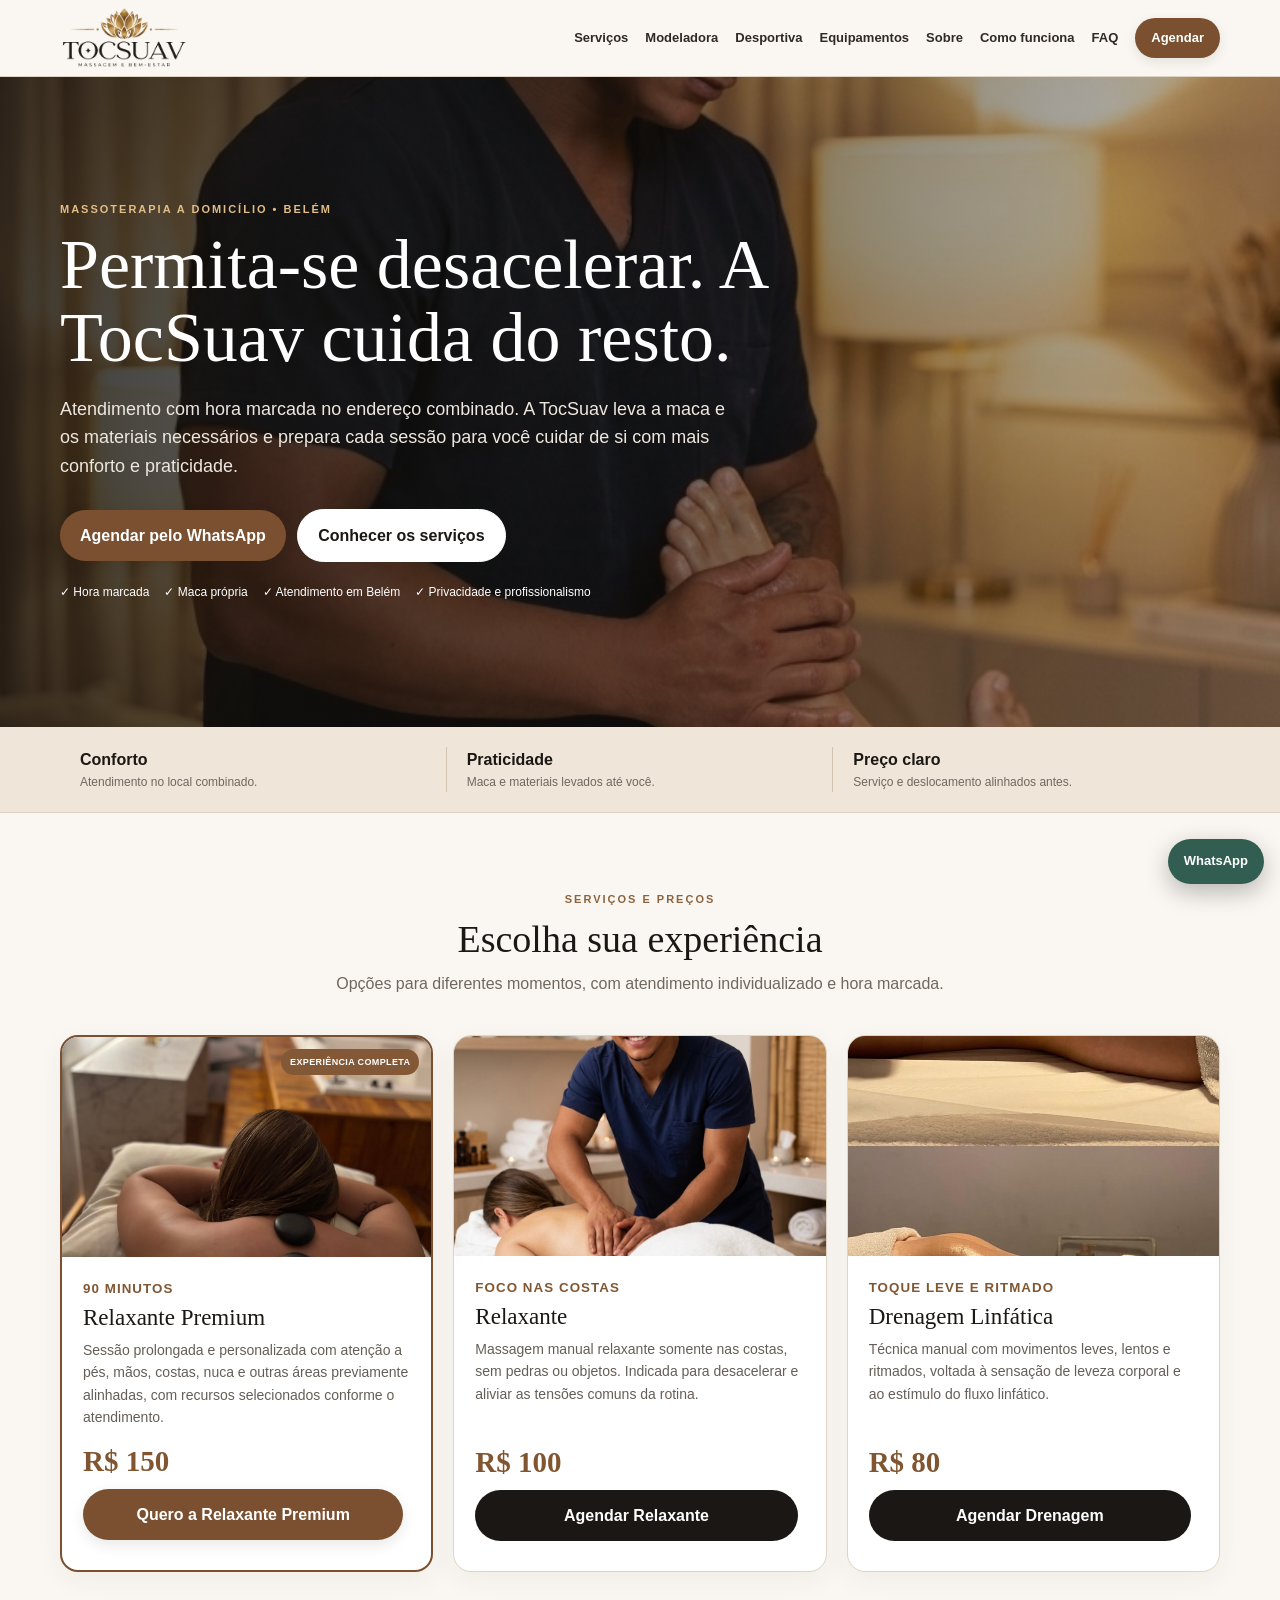
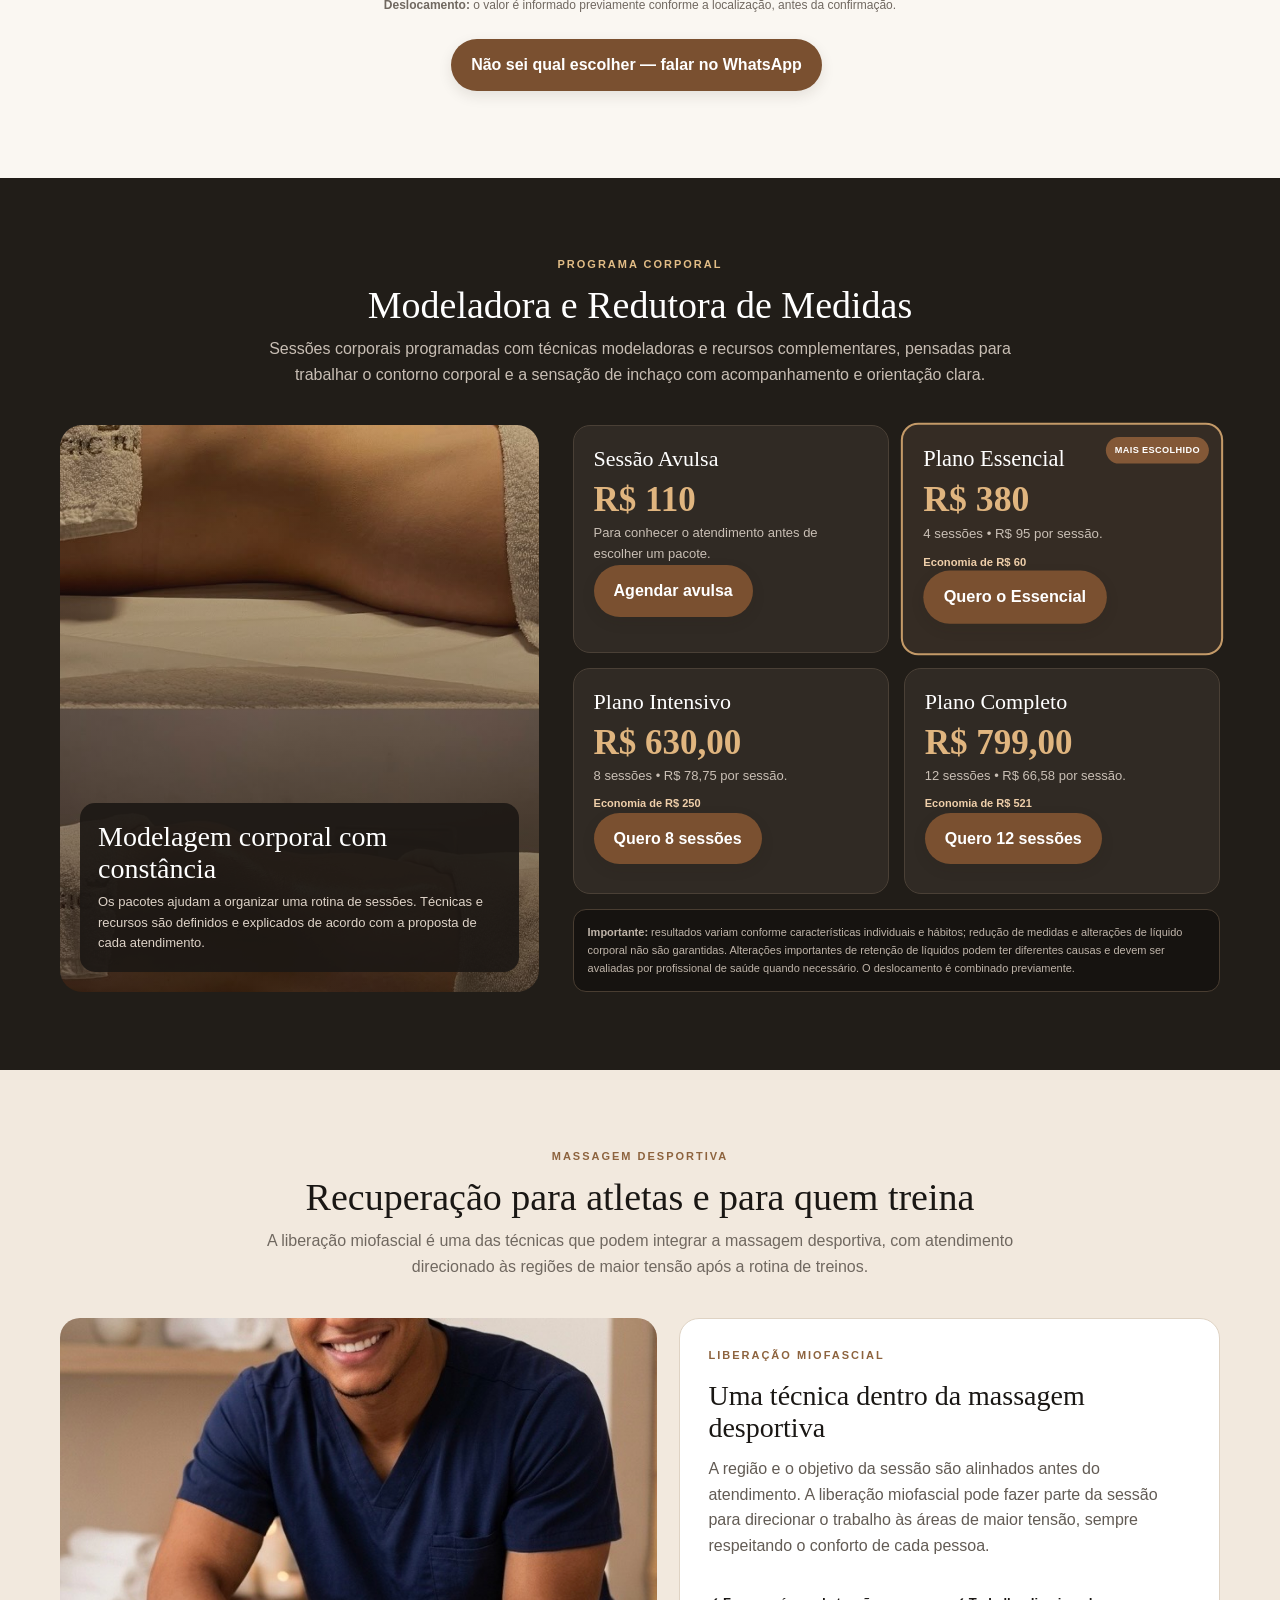
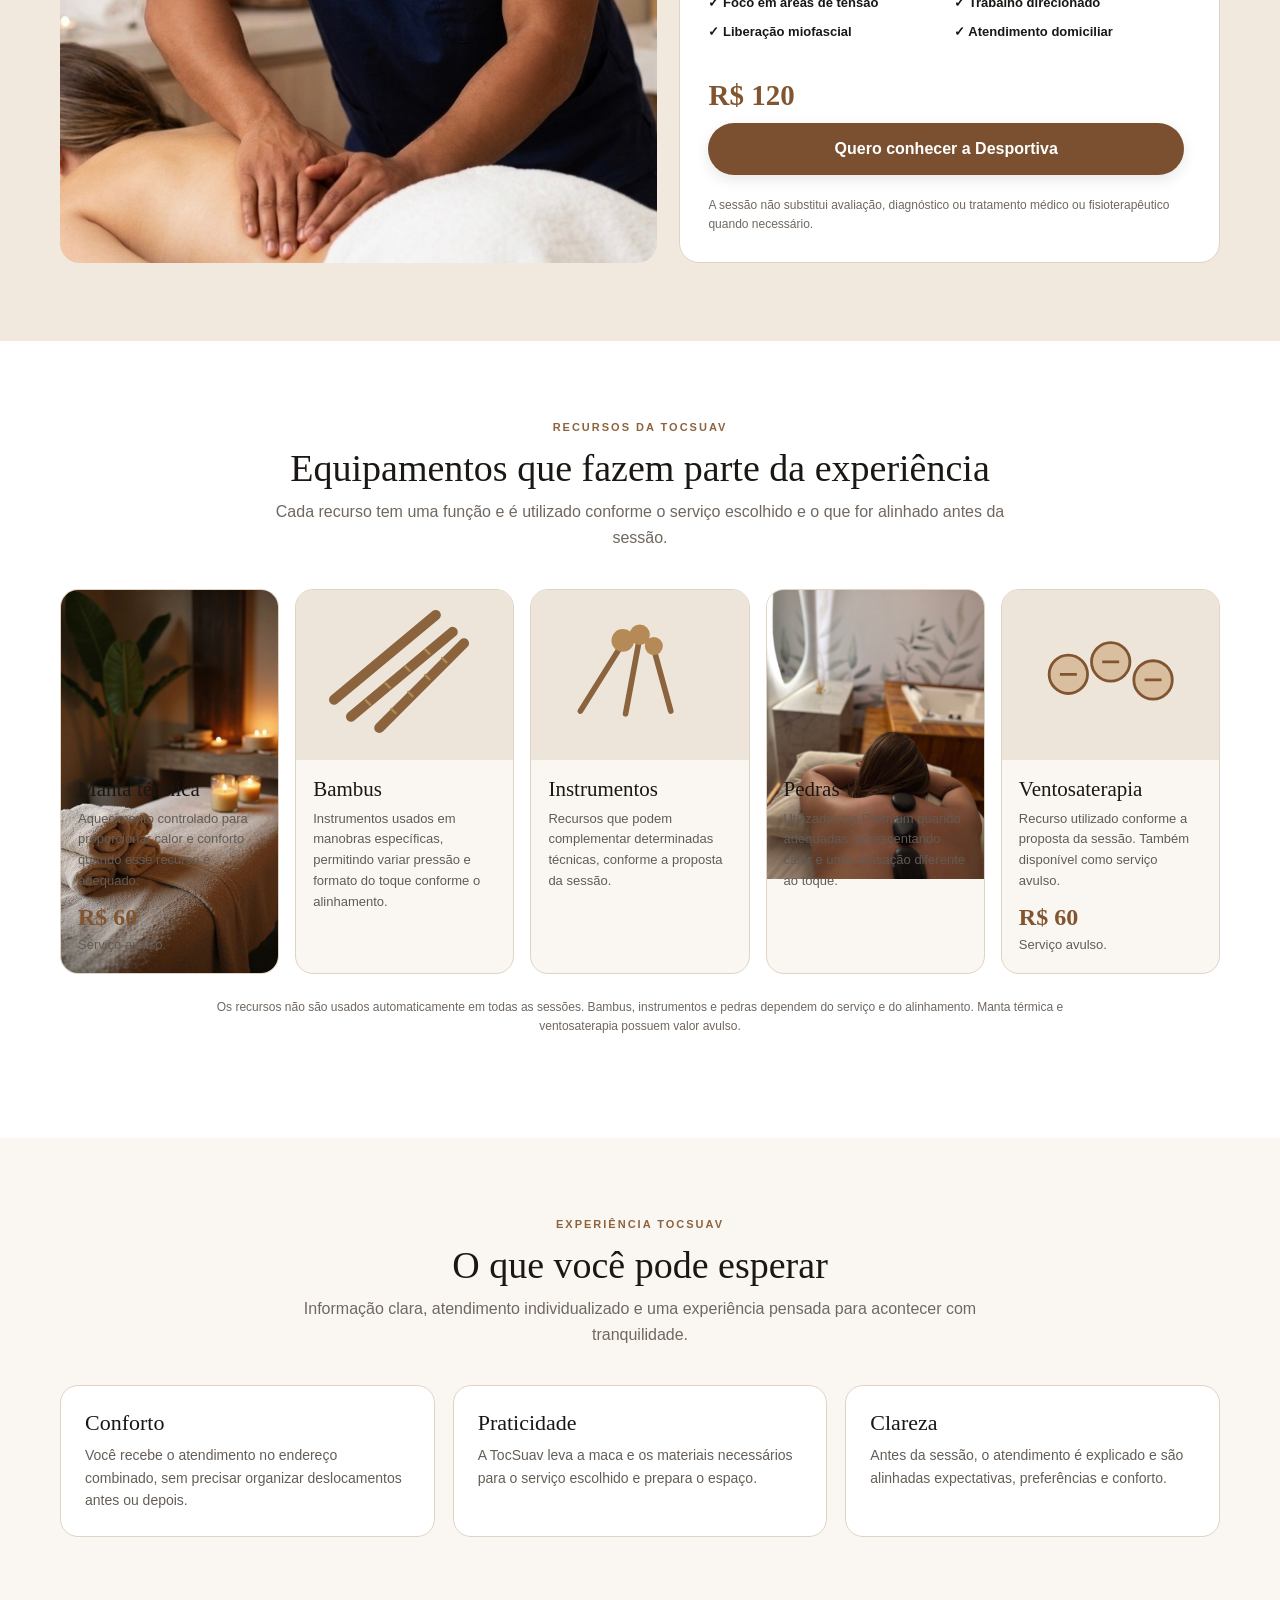
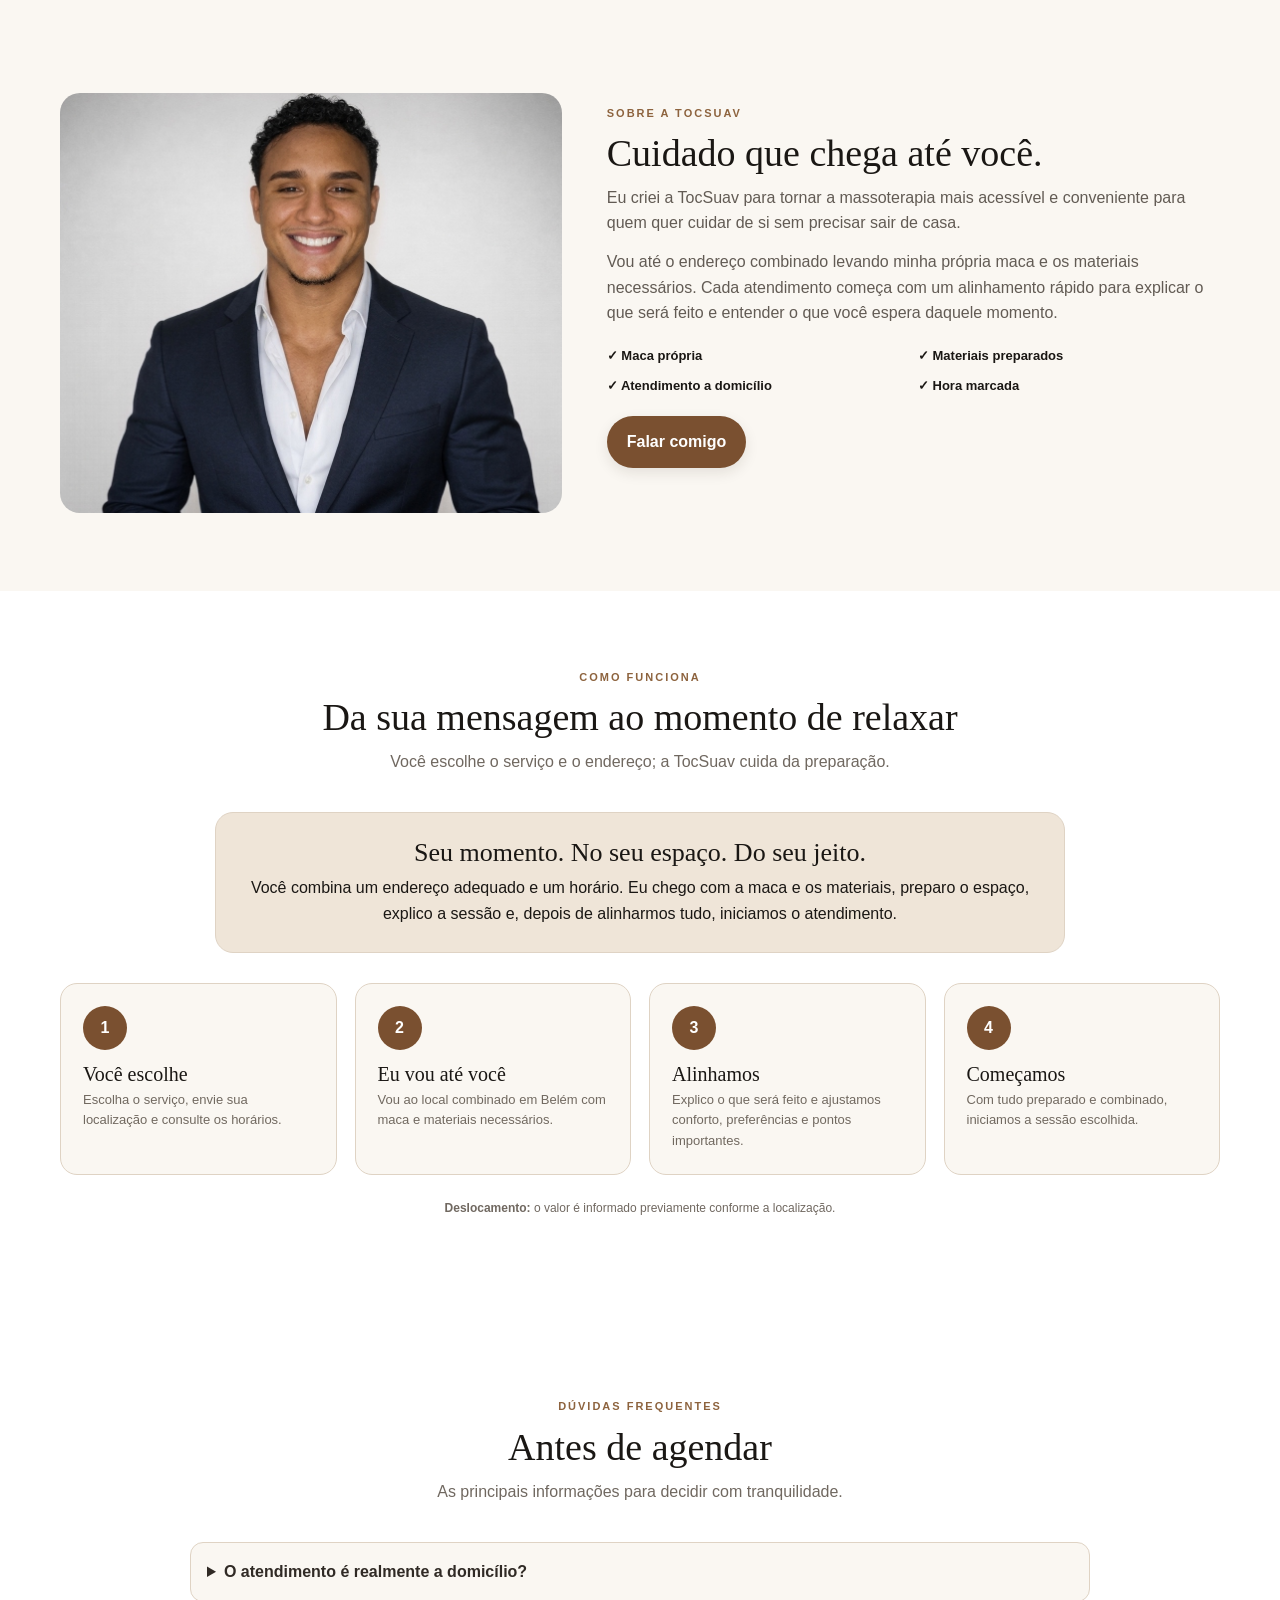
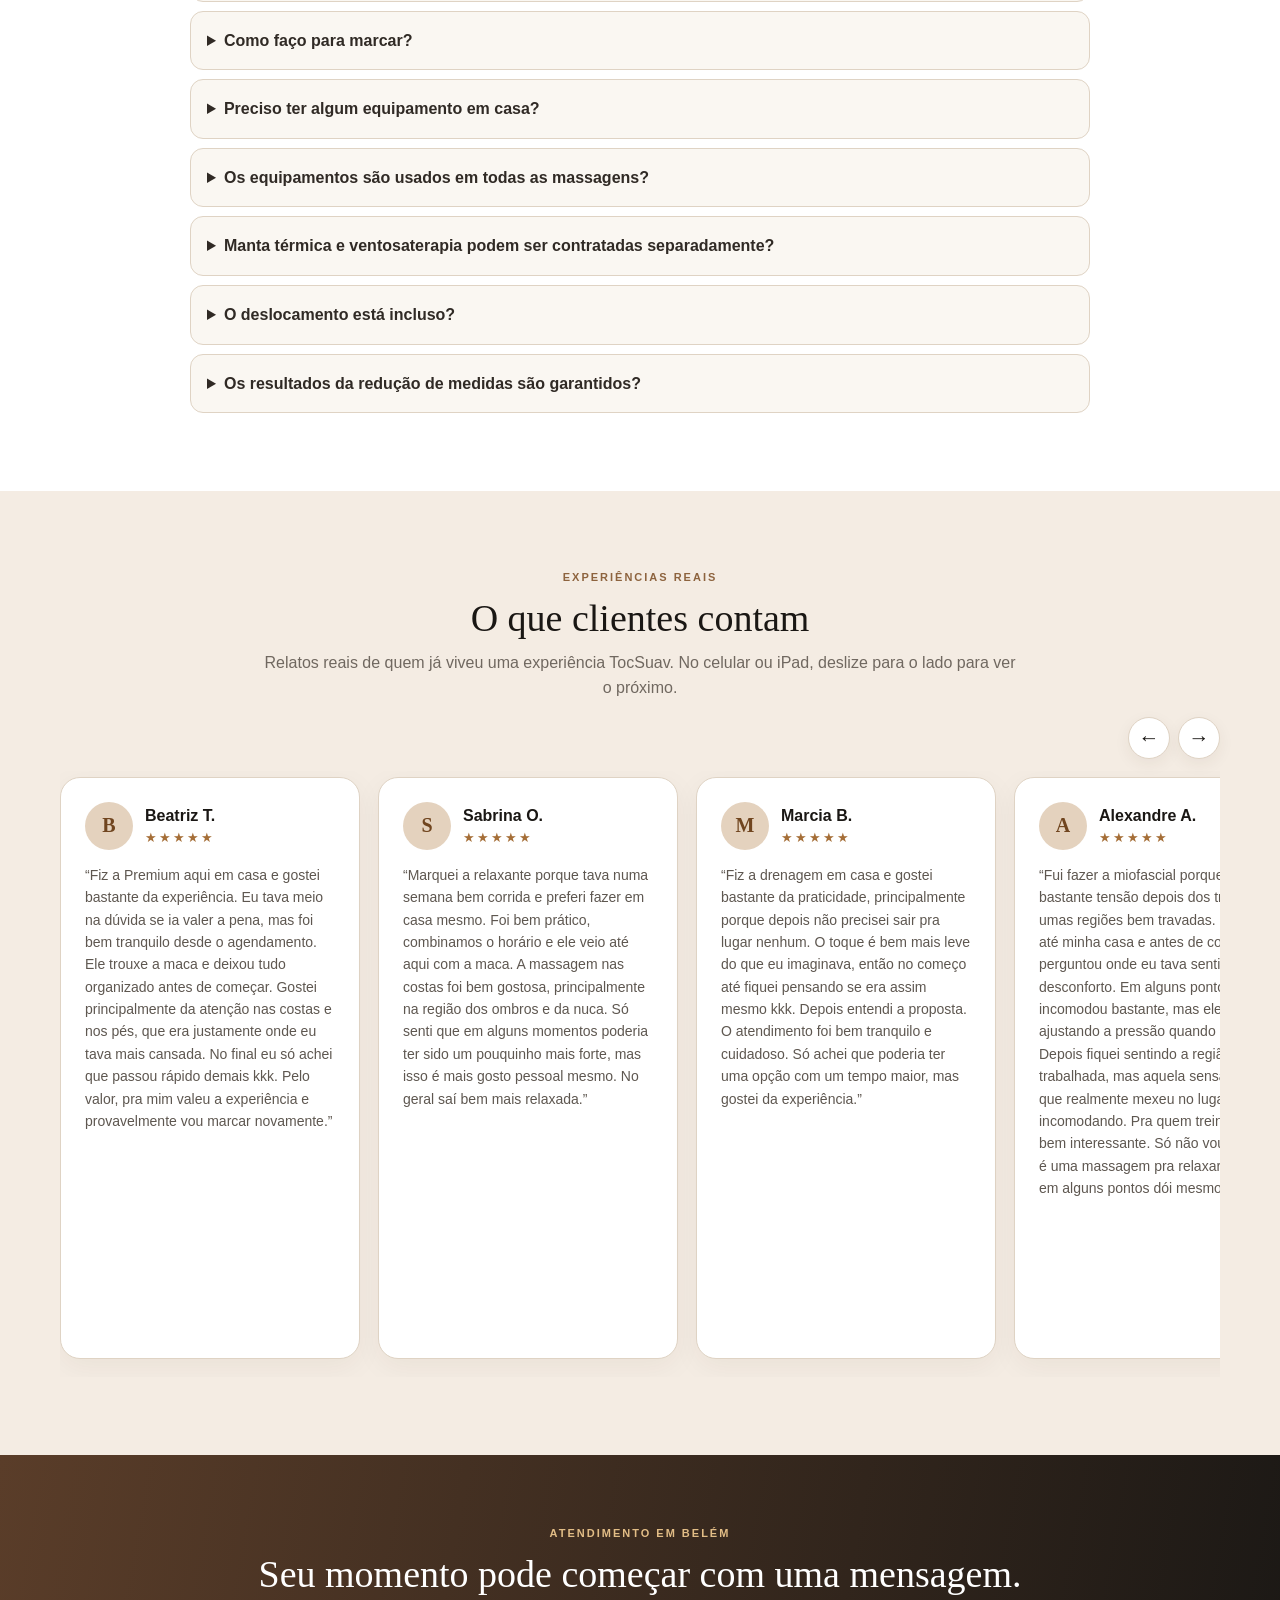
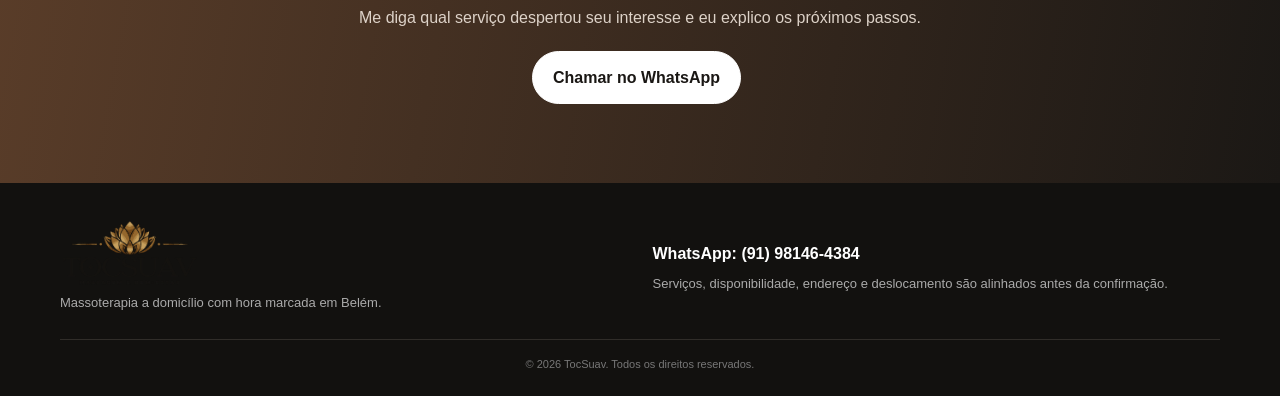
==== commit 970715d6: "Ajusta serviços, programa corporal, desportiva e comentários" ====
--- a/index.html
+++ b/index.html
@@ -6,7 +6,7 @@
   <meta name="theme-color" content="#1a1714">
   <meta name="robots" content="index,follow">
   <title>Massoterapia a domicílio em Belém | TocSuav</title>
-  <meta name="description" content="Massoterapia a domicílio em Belém com hora marcada. Premium, relaxante, drenagem linfática, miofascial e programa de redução de medidas.">
+  <meta name="description" content="Massoterapia a domicílio em Belém com hora marcada. Relaxante Premium, relaxante, drenagem linfática, massagem desportiva com liberação miofascial e programa modelador e redutor de medidas.">
   <link rel="canonical" href="https://tocsuav.github.io/">
   <link rel="icon" type="image/png" href="logo-tocsuav.png">
   <meta property="og:type" content="website">
@@ -17,18 +17,15 @@
   <link rel="stylesheet" href="style.css">
 </head>
 <body>
-
   <!-- CABEÇALHO -->
   <nav class="navbar" aria-label="Navegação principal">
     <div class="wrap nav-inner">
-      <a href="#inicio" aria-label="TocSuav - início">
-        <img class="logo" src="logo-tocsuav.png" alt="TOCSUAV — Massagem e Bem-Estar">
-      </a>
+      <a href="#inicio" aria-label="TocSuav - início"><img class="logo" src="logo-tocsuav.png" alt="TOCSUAV — Massagem e Bem-Estar"></a>
       <button class="menu-button" type="button" aria-label="Abrir menu" aria-expanded="false" aria-controls="menu-principal"><span></span></button>
       <div class="nav-links" id="menu-principal">
         <a href="#servicos">Serviços</a>
-        <a href="#medidas">Redução de medidas</a>
-        <a href="#esportiva">Miofascial</a>
+        <a href="#medidas">Modeladora</a>
+        <a href="#esportiva">Desportiva</a>
         <a href="#equipamentos">Equipamentos</a>
         <a href="#sobre">Sobre</a>
         <a href="#como">Como funciona</a>
@@ -40,146 +37,88 @@
 
   <!-- HERO -->
   <header class="hero" id="inicio">
-    <div class="wrap">
-      <div class="hero-inner">
-        <div class="eyebrow">Massoterapia a domicílio • Belém</div>
-        <h1>Permita-se desacelerar. A TocSuav cuida do resto.</h1>
-        <p>Atendimento com hora marcada no endereço combinado. A TocSuav leva a maca e os materiais necessários e prepara cada sessão para você cuidar de si com mais conforto e praticidade.</p>
-        <a class="btn btn-gold" href="https://wa.me/5591981464384?text=Olá!%20Quero%20agendar%20uma%20sessão%20com%20a%20TocSuav.%20Quais%20horários%20estão%20disponíveis?" target="_blank" rel="noopener">Agendar pelo WhatsApp</a>
-        <a class="btn btn-light" href="#servicos">Conhecer os serviços</a>
-        <div class="trust-row"><span>✓ Hora marcada</span><span>✓ Maca própria</span><span>✓ Atendimento em Belém</span><span>✓ Privacidade e profissionalismo</span></div>
-      </div>
-    </div>
+    <div class="wrap"><div class="hero-inner">
+      <div class="eyebrow">Massoterapia a domicílio • Belém</div>
+      <h1>Permita-se desacelerar. A TocSuav cuida do resto.</h1>
+      <p>Atendimento com hora marcada no endereço combinado. A TocSuav leva a maca e os materiais necessários e prepara cada sessão para você cuidar de si com mais conforto e praticidade.</p>
+      <a class="btn btn-gold" href="https://wa.me/5591981464384?text=Olá!%20Quero%20agendar%20uma%20sessão%20com%20a%20TocSuav.%20Quais%20horários%20estão%20disponíveis?" target="_blank" rel="noopener">Agendar pelo WhatsApp</a>
+      <a class="btn btn-light" href="#servicos">Conhecer os serviços</a>
+      <div class="trust-row"><span>✓ Hora marcada</span><span>✓ Maca própria</span><span>✓ Atendimento em Belém</span><span>✓ Privacidade e profissionalismo</span></div>
+    </div></div>
   </header>
 
   <!-- VANTAGENS -->
-  <section class="benefit-strip" aria-label="Vantagens do atendimento">
-    <div class="wrap benefit-strip-inner">
-      <div><strong>Conforto</strong><span>Atendimento no local combinado.</span></div>
-      <div><strong>Praticidade</strong><span>Maca e materiais levados até você.</span></div>
-      <div><strong>Preço claro</strong><span>Serviço e deslocamento alinhados antes.</span></div>
-    </div>
-  </section>
+  <section class="benefit-strip" aria-label="Vantagens do atendimento"><div class="wrap benefit-strip-inner"><div><strong>Conforto</strong><span>Atendimento no local combinado.</span></div><div><strong>Praticidade</strong><span>Maca e materiais levados até você.</span></div><div><strong>Preço claro</strong><span>Serviço e deslocamento alinhados antes.</span></div></div></section>
 
   <!-- SERVIÇOS -->
-  <section class="section" id="servicos">
-    <div class="wrap">
-      <div class="section-title"><div class="eyebrow">Serviços e preços</div><h2>Escolha sua experiência</h2><p>Opções para diferentes momentos, com atendimento individualizado e hora marcada.</p></div>
-      <div class="cards">
-        <article class="card premium">
-          <span class="flag">EXPERIÊNCIA COMPLETA</span>
-          <img src="premium-pedras.jpeg" alt="Massagem Premium com pedras" loading="lazy">
-          <div class="card-body"><small>90 MINUTOS</small><h3>Premium</h3><p>Sessão prolongada e personalizada com atenção a pés, mãos, costas, nuca e outras áreas previamente alinhadas, com recursos selecionados conforme o atendimento.</p><div class="price">R$ 150</div><a class="btn btn-gold" href="https://wa.me/5591981464384?text=Olá!%20Tenho%20interesse%20na%20Premium%20de%2090%20minutos%20por%20R$150." target="_blank" rel="noopener">Quero a Premium</a></div>
-        </article>
-        <article class="card">
-          <img src="relaxante-costas.jpeg" alt="Massagem relaxante nas costas" loading="lazy">
-          <div class="card-body"><small>FOCO NAS COSTAS</small><h3>Relaxante</h3><p>Massagem manual relaxante somente nas costas, sem pedras ou objetos. Indicada para desacelerar e aliviar as tensões comuns da rotina.</p><div class="price">R$ 100</div><a class="btn btn-dark" href="https://wa.me/5591981464384?text=Olá!%20Tenho%20interesse%20na%20Massagem%20Relaxante%20por%20R$100." target="_blank" rel="noopener">Agendar Relaxante</a></div>
-        </article>
-        <article class="card">
-          <img src="drenagem.jpeg" alt="Drenagem linfática" loading="lazy">
-          <div class="card-body"><small>TOQUE LEVE E RITMADO</small><h3>Drenagem Linfática</h3><p>Técnica manual com movimentos leves, lentos e ritmados, voltada à sensação de leveza corporal e ao estímulo do fluxo linfático.</p><div class="price">R$ 80</div><a class="btn btn-dark" href="https://wa.me/5591981464384?text=Olá!%20Tenho%20interesse%20na%20Drenagem%20Linfática%20por%20R$80." target="_blank" rel="noopener">Agendar Drenagem</a></div>
-        </article>
-      </div>
-      <p class="note"><strong>Deslocamento:</strong> o valor é informado previamente conforme a localização, antes da confirmação.</p>
-      <div class="center"><a class="btn btn-gold" href="https://wa.me/5591981464384?text=Olá!%20Estou%20em%20dúvida%20sobre%20qual%20serviço%20escolher.%20Pode%20me%20orientar?" target="_blank" rel="noopener">Não sei qual escolher — falar no WhatsApp</a></div>
+  <section class="section" id="servicos"><div class="wrap">
+    <div class="section-title"><div class="eyebrow">Serviços e preços</div><h2>Escolha sua experiência</h2><p>Opções para diferentes momentos, com atendimento individualizado e hora marcada.</p></div>
+    <div class="cards">
+      <article class="card premium"><span class="flag">EXPERIÊNCIA COMPLETA</span><img src="premium-pedras.jpeg" alt="Massagem Relaxante Premium com pedras quentes" loading="lazy"><div class="card-body"><small>90 MINUTOS</small><h3>Relaxante Premium</h3><p>Sessão prolongada e personalizada com atenção a pés, mãos, costas, nuca e outras áreas previamente alinhadas, com recursos selecionados conforme o atendimento.</p><div class="price">R$ 150</div><a class="btn btn-gold" href="https://wa.me/5591981464384?text=Olá!%20Tenho%20interesse%20na%20Relaxante%20Premium%20de%2090%20minutos%20por%20R$150." target="_blank" rel="noopener">Quero a Relaxante Premium</a></div></article>
+      <article class="card"><img src="relaxante-costas.jpeg" alt="Massagem relaxante nas costas" loading="lazy"><div class="card-body"><small>FOCO NAS COSTAS</small><h3>Relaxante</h3><p>Massagem manual relaxante somente nas costas, sem pedras ou objetos. Indicada para desacelerar e aliviar as tensões comuns da rotina.</p><div class="price">R$ 100</div><a class="btn btn-dark" href="https://wa.me/5591981464384?text=Olá!%20Tenho%20interesse%20na%20Massagem%20Relaxante%20por%20R$100." target="_blank" rel="noopener">Agendar Relaxante</a></div></article>
+      <article class="card"><img src="drenagem.jpeg" alt="Drenagem linfática" loading="lazy"><div class="card-body"><small>TOQUE LEVE E RITMADO</small><h3>Drenagem Linfática</h3><p>Técnica manual com movimentos leves, lentos e ritmados, voltada à sensação de leveza corporal e ao estímulo do fluxo linfático.</p><div class="price">R$ 80</div><a class="btn btn-dark" href="https://wa.me/5591981464384?text=Olá!%20Tenho%20interesse%20na%20Drenagem%20Linfática%20por%20R$80." target="_blank" rel="noopener">Agendar Drenagem</a></div></article>
     </div>
-  </section>
+    <p class="note"><strong>Deslocamento:</strong> o valor é informado previamente conforme a localização, antes da confirmação.</p>
+    <div class="center"><a class="btn btn-gold" href="https://wa.me/5591981464384?text=Olá!%20Estou%20em%20dúvida%20sobre%20qual%20serviço%20escolher.%20Pode%20me%20orientar?" target="_blank" rel="noopener">Não sei qual escolher — falar no WhatsApp</a></div>
+  </div></section>
 
-  <!-- REDUÇÃO DE MEDIDAS -->
-  <section class="section measure" id="medidas">
-    <div class="wrap">
-      <div class="section-title"><div class="eyebrow">Programa corporal</div><h2>Redução de Medidas e Perda de Líquido</h2><p>Rotina de cuidados corporais em sessões programadas, com acompanhamento e orientação clara sobre o que será feito em cada atendimento.</p></div>
-      <div class="measure-grid">
-        <div class="measure-visual" role="img" aria-label="Atendimento corporal com manta térmica"><div class="measure-visual-content"><h3>Constância e acompanhamento</h3><p>Os pacotes ajudam a organizar uma rotina de sessões. Técnicas e recursos são definidos e explicados de acordo com a proposta do atendimento.</p></div></div>
-        <div class="packages">
-          <article class="package"><h3>Sessão Avulsa</h3><div class="big-price">R$ 110</div><p>Para conhecer o atendimento antes de escolher um pacote.</p><a class="btn btn-gold" href="https://wa.me/5591981464384?text=Olá!%20Quero%20agendar%20uma%20sessão%20avulsa%20do%20Programa%20Redução%20de%20Medidas%20por%20R$110." target="_blank" rel="noopener">Agendar avulsa</a></article>
-          <article class="package popular"><span class="tag">MAIS ESCOLHIDO</span><h3>Plano Essencial</h3><div class="big-price">R$ 380</div><p>4 sessões • R$ 95 por sessão.</p><span class="saving">Economia de R$ 60</span><a class="btn btn-gold" href="https://wa.me/5591981464384?text=Olá!%20Quero%20o%20Plano%20Essencial%20de%204%20sessões%20por%20R$380." target="_blank" rel="noopener">Quero o Essencial</a></article>
-          <article class="package"><h3>Plano Intensivo</h3><div class="big-price">R$ 740</div><p>8 sessões • R$ 92,50 por sessão.</p><span class="saving">Economia de R$ 140</span><a class="btn btn-gold" href="https://wa.me/5591981464384?text=Olá!%20Quero%20o%20Plano%20Intensivo%20de%208%20sessões%20por%20R$740." target="_blank" rel="noopener">Quero 8 sessões</a></article>
-          <article class="package"><h3>Plano Completo</h3><div class="big-price">R$ 1.080</div><p>12 sessões • R$ 90 por sessão.</p><span class="saving">Economia de R$ 240</span><a class="btn btn-gold" href="https://wa.me/5591981464384?text=Olá!%20Quero%20o%20Plano%20Completo%20de%2012%20sessões%20por%20R$1.080." target="_blank" rel="noopener">Quero 12 sessões</a></article>
-          <div class="warning"><strong>Importante:</strong> resultados variam conforme características individuais e hábitos; redução de medidas ou perda de líquido não são garantidas. Alterações importantes de retenção de líquidos podem ter diferentes causas e devem ser avaliadas por profissional de saúde quando necessário. O deslocamento é combinado previamente.</div>
-        </div>
+  <!-- PROGRAMA CORPORAL -->
+  <section class="section measure" id="medidas"><div class="wrap">
+    <div class="section-title"><div class="eyebrow">Programa corporal</div><h2>Modeladora e Redutora de Medidas</h2><p>Sessões corporais programadas com técnicas modeladoras e recursos complementares, pensadas para trabalhar o contorno corporal e a sensação de inchaço com acompanhamento e orientação clara.</p></div>
+    <div class="measure-grid">
+      <div class="measure-visual" role="img" aria-label="Atendimento corporal modelador e redutor de medidas"><div class="measure-visual-content"><h3>Modelagem corporal com constância</h3><p>Os pacotes ajudam a organizar uma rotina de sessões. Técnicas e recursos são definidos e explicados de acordo com a proposta de cada atendimento.</p></div></div>
+      <div class="packages">
+        <article class="package"><h3>Sessão Avulsa</h3><div class="big-price">R$ 110</div><p>Para conhecer o atendimento antes de escolher um pacote.</p><a class="btn btn-gold" href="https://wa.me/5591981464384?text=Olá!%20Quero%20agendar%20uma%20sessão%20avulsa%20do%20Programa%20Modeladora%20e%20Redutora%20de%20Medidas%20por%20R$110." target="_blank" rel="noopener">Agendar avulsa</a></article>
+        <article class="package popular"><span class="tag">MAIS ESCOLHIDO</span><h3>Plano Essencial</h3><div class="big-price">R$ 380</div><p>4 sessões • R$ 95 por sessão.</p><span class="saving">Economia de R$ 60</span><a class="btn btn-gold" href="https://wa.me/5591981464384?text=Olá!%20Quero%20o%20Plano%20Essencial%20de%204%20sessões%20por%20R$380." target="_blank" rel="noopener">Quero o Essencial</a></article>
+        <article class="package"><h3>Plano Intensivo</h3><div class="big-price">R$ 630,00</div><p>8 sessões • R$ 78,75 por sessão.</p><span class="saving">Economia de R$ 250</span><a class="btn btn-gold" href="https://wa.me/5591981464384?text=Olá!%20Quero%20o%20Plano%20Intensivo%20de%208%20sessões%20por%20R$630." target="_blank" rel="noopener">Quero 8 sessões</a></article>
+        <article class="package"><h3>Plano Completo</h3><div class="big-price">R$ 799,00</div><p>12 sessões • R$ 66,58 por sessão.</p><span class="saving">Economia de R$ 521</span><a class="btn btn-gold" href="https://wa.me/5591981464384?text=Olá!%20Quero%20o%20Plano%20Completo%20de%2012%20sessões%20por%20R$799." target="_blank" rel="noopener">Quero 12 sessões</a></article>
+        <div class="warning"><strong>Importante:</strong> resultados variam conforme características individuais e hábitos; redução de medidas e alterações de líquido corporal não são garantidas. Alterações importantes de retenção de líquidos podem ter diferentes causas e devem ser avaliadas por profissional de saúde quando necessário. O deslocamento é combinado previamente.</div>
       </div>
     </div>
-  </section>
+  </div></section>
 
-  <!-- MIOFASCIAL -->
-  <section class="section sports" id="esportiva">
-    <div class="wrap">
-      <div class="section-title"><div class="eyebrow">Experiência esportiva</div><h2>Cuidado para quem leva o treino a sério.</h2><p>Massagem miofascial para pessoas fisicamente ativas, com atendimento direcionado às regiões de maior tensão após a rotina de treinos.</p></div>
-      <div class="sports-grid">
-        <div class="sports-photo"><img src="profissional.jpeg" alt="Atendimento de massoterapia direcionado" loading="lazy"></div>
-        <div class="sports-copy"><div class="eyebrow">Miofascial</div><h3>Atendimento direcionado</h3><p>A região e o objetivo da sessão são alinhados antes do atendimento, permitindo direcionar o trabalho conforme a rotina de atividade física e o conforto de cada pessoa.</p><div class="checks"><span>✓ Relaxamento muscular</span><span>✓ Trabalho direcionado</span><span>✓ Sensação de redução de tensão</span><span>✓ Atendimento domiciliar</span></div><div class="price">R$ 120</div><a class="btn btn-gold" href="https://wa.me/5591981464384?text=Olá!%20Tenho%20interesse%20na%20Massagem%20Miofascial%20por%20R$120." target="_blank" rel="noopener">Quero conhecer a Miofascial</a><p class="small-note">A sessão não substitui avaliação, diagnóstico ou tratamento médico ou fisioterapêutico quando necessário.</p></div>
-      </div>
+  <!-- MASSAGEM DESPORTIVA -->
+  <section class="section sports" id="esportiva"><div class="wrap">
+    <div class="section-title"><div class="eyebrow">Massagem desportiva</div><h2>Recuperação para atletas e para quem treina</h2><p>A liberação miofascial é uma das técnicas que podem integrar a massagem desportiva, com atendimento direcionado às regiões de maior tensão após a rotina de treinos.</p></div>
+    <div class="sports-grid">
+      <div class="sports-photo"><img src="relaxante-costas.jpeg" alt="Massagem desportiva e liberação miofascial" loading="lazy"></div>
+      <div class="sports-copy"><div class="eyebrow">Liberação miofascial</div><h3>Uma técnica dentro da massagem desportiva</h3><p>A região e o objetivo da sessão são alinhados antes do atendimento. A liberação miofascial pode fazer parte da sessão para direcionar o trabalho às áreas de maior tensão, sempre respeitando o conforto de cada pessoa.</p><div class="checks"><span>✓ Foco em áreas de tensão</span><span>✓ Trabalho direcionado</span><span>✓ Liberação miofascial</span><span>✓ Atendimento domiciliar</span></div><div class="price">R$ 120</div><a class="btn btn-gold" href="https://wa.me/5591981464384?text=Olá!%20Tenho%20interesse%20na%20Massagem%20Desportiva%20com%20Liberação%20Miofascial%20por%20R$120." target="_blank" rel="noopener">Quero conhecer a Desportiva</a><p class="small-note">A sessão não substitui avaliação, diagnóstico ou tratamento médico ou fisioterapêutico quando necessário.</p></div>
     </div>
-  </section>
-
-  <!-- RELATO DE CLIENTE -->
-  <section class="section testimonial" id="depoimento">
-    <div class="wrap testimonial-wrap">
-      <div class="section-title"><div class="eyebrow">Relato de cliente</div><h2>Uma experiência TocSuav</h2><p>Mantemos no site apenas relatos identificados como recebidos de clientes.</p></div>
-      <article class="testimonial-card">
-        <div class="testimonial-top"><div class="avatar" aria-hidden="true">B</div><div><div class="testimonial-name">Bruna</div><div class="stars" aria-label="5 estrelas">★★★★★</div></div></div>
-        <blockquote>“Eu tava há algumas semanas com as costas bem pesadas por causa da rotina e comecei fazendo uma sessão pra ver como seria. Como gostei do atendimento e achei bem mais prático ele vir até minha casa, acabei pegando o pacote de 4 sessões. Pra mim foi a melhor escolha, porque consegui organizar os horários e não ficou aquela coisa de fazer uma vez e depois esquecer. Fui percebendo que a cada sessão eu já chegava mais tranquila e sabia o que esperar. No final das quatro, senti que valeu bem mais a pena do que ficar marcando uma por uma. Só no primeiro atendimento achei que poderia ter sido um pouco mais firme em alguns pontos, mas depois fui conversando e ele foi ajustando. Já estou pensando em pegar outro pacote.”</blockquote>
-      </article>
-    </div>
-  </section>
+  </div></section>
 
   <!-- EQUIPAMENTOS -->
-  <section class="section equipment" id="equipamentos">
-    <div class="wrap">
-      <div class="section-title"><div class="eyebrow">Recursos da TocSuav</div><h2>Equipamentos que fazem parte da experiência</h2><p>Cada recurso tem uma função e é utilizado conforme o serviço escolhido e o que for alinhado antes da sessão.</p></div>
-      <div class="equipment-grid">
-        <article class="equipment-card"><div class="equipment-visual"><img src="manta-termica.jpeg" alt="Manta térmica" loading="lazy"></div><div class="equipment-body"><h3>Manta térmica</h3><p>Aquecimento controlado para proporcionar calor e conforto quando esse recurso é adequado.</p><div class="price">R$ 60</div><p>Serviço avulso.</p></div></article>
-        <article class="equipment-card"><div class="equipment-visual" aria-hidden="true"><svg viewBox="0 0 300 220"><rect width="300" height="220" fill="#eee5da"/><g stroke="#8b633d" stroke-width="18" stroke-linecap="round"><path d="M55 185L235 35"/><path d="M105 205L255 55"/><path d="M25 155L205 5"/></g><g stroke="#b58a56" stroke-width="4"><path d="M80 155l10 10M115 125l10 10M150 95l10 10M185 65l10 10"/><path d="M125 170l10 10M155 140l10 10M185 110l10 10M215 80l10 10"/></g></svg></div><div class="equipment-body"><h3>Bambus</h3><p>Instrumentos usados em manobras específicas, permitindo variar pressão e formato do toque conforme o alinhamento.</p></div></article>
-        <article class="equipment-card"><div class="equipment-visual" aria-hidden="true"><svg viewBox="0 0 300 220"><rect width="300" height="220" fill="#eee5da"/><g fill="none" stroke="#8b633d" stroke-width="10" stroke-linecap="round"><path d="M45 175L120 55"/><path d="M125 180L150 45"/><path d="M205 175L175 65"/></g><circle cx="120" cy="50" r="20" fill="#b58a56"/><circle cx="150" cy="40" r="18" fill="#b58a56"/><circle cx="175" cy="60" r="16" fill="#b58a56"/></svg></div><div class="equipment-body"><h3>Instrumentos</h3><p>Recursos que podem complementar determinadas técnicas, conforme a proposta da sessão.</p></div></article>
-        <article class="equipment-card"><div class="equipment-visual"><img src="premium-pedras.jpeg" alt="Pedras utilizadas na massagem Premium" loading="lazy"></div><div class="equipment-body"><h3>Pedras</h3><p>Utilizadas na Premium quando adequadas, acrescentando calor e uma sensação diferente ao toque.</p></div></article>
-        <article class="equipment-card"><div class="equipment-visual" aria-hidden="true"><svg viewBox="0 0 300 220"><rect width="300" height="220" fill="#eee5da"/><g fill="#c9a171" fill-opacity=".55" stroke="#80552f" stroke-width="5"><circle cx="75" cy="110" r="34"/><circle cx="150" cy="88" r="34"/><circle cx="225" cy="120" r="34"/></g><path d="M60 110h30M135 88h30M210 120h30" stroke="#80552f" stroke-width="5"/></svg></div><div class="equipment-body"><h3>Ventosaterapia</h3><p>Recurso utilizado conforme a proposta da sessão. Também disponível como serviço avulso.</p><div class="price">R$ 60</div><p>Serviço avulso.</p></div></article>
-      </div>
-      <p class="note">Os recursos não são usados automaticamente em todas as sessões. Bambus, instrumentos e pedras dependem do serviço e do alinhamento. Manta térmica e ventosaterapia possuem valor avulso.</p>
+  <section class="section equipment" id="equipamentos"><div class="wrap">
+    <div class="section-title"><div class="eyebrow">Recursos da TocSuav</div><h2>Equipamentos que fazem parte da experiência</h2><p>Cada recurso tem uma função e é utilizado conforme o serviço escolhido e o que for alinhado antes da sessão.</p></div>
+    <div class="equipment-grid">
+      <article class="equipment-card"><div class="equipment-visual"><img src="manta-termica.jpeg" alt="Manta térmica" loading="lazy"></div><div class="equipment-body"><h3>Manta térmica</h3><p>Aquecimento controlado para proporcionar calor e conforto quando esse recurso é adequado.</p><div class="price">R$ 60</div><p>Serviço avulso.</p></div></article>
+      <article class="equipment-card"><div class="equipment-visual" aria-hidden="true"><svg viewBox="0 0 300 220"><rect width="300" height="220" fill="#eee5da"/><g stroke="#8b633d" stroke-width="18" stroke-linecap="round"><path d="M55 185L235 35"/><path d="M105 205L255 55"/><path d="M25 155L205 5"/></g><g stroke="#b58a56" stroke-width="4"><path d="M80 155l10 10M115 125l10 10M150 95l10 10M185 65l10 10"/><path d="M125 170l10 10M155 140l10 10M185 110l10 10M215 80l10 10"/></g></svg></div><div class="equipment-body"><h3>Bambus</h3><p>Instrumentos usados em manobras específicas, permitindo variar pressão e formato do toque conforme o alinhamento.</p></div></article>
+      <article class="equipment-card"><div class="equipment-visual" aria-hidden="true"><svg viewBox="0 0 300 220"><rect width="300" height="220" fill="#eee5da"/><g fill="none" stroke="#8b633d" stroke-width="10" stroke-linecap="round"><path d="M45 175L120 55"/><path d="M125 180L150 45"/><path d="M205 175L175 65"/></g><circle cx="120" cy="50" r="20" fill="#b58a56"/><circle cx="150" cy="40" r="18" fill="#b58a56"/><circle cx="175" cy="60" r="16" fill="#b58a56"/></svg></div><div class="equipment-body"><h3>Instrumentos</h3><p>Recursos que podem complementar determinadas técnicas, conforme a proposta da sessão.</p></div></article>
+      <article class="equipment-card"><div class="equipment-visual"><img src="premium-pedras.jpeg" alt="Pedras utilizadas na massagem Premium" loading="lazy"></div><div class="equipment-body"><h3>Pedras</h3><p>Utilizadas na Premium quando adequadas, acrescentando calor e uma sensação diferente ao toque.</p></div></article>
+      <article class="equipment-card"><div class="equipment-visual" aria-hidden="true"><svg viewBox="0 0 300 220"><rect width="300" height="220" fill="#eee5da"/><g fill="#c9a171" fill-opacity=".55" stroke="#80552f" stroke-width="5"><circle cx="75" cy="110" r="34"/><circle cx="150" cy="88" r="34"/><circle cx="225" cy="120" r="34"/></g><path d="M60 110h30M135 88h30M210 120h30" stroke="#80552f" stroke-width="5"/></svg></div><div class="equipment-body"><h3>Ventosaterapia</h3><p>Recurso utilizado conforme a proposta da sessão. Também disponível como serviço avulso.</p><div class="price">R$ 60</div><p>Serviço avulso.</p></div></article>
     </div>
-  </section>
+    <p class="note">Os recursos não são usados automaticamente em todas as sessões. Bambus, instrumentos e pedras dependem do serviço e do alinhamento. Manta térmica e ventosaterapia possuem valor avulso.</p>
+  </div></section>
 
   <!-- DIFERENCIAIS -->
-  <section class="section" id="experiencia">
-    <div class="wrap">
-      <div class="section-title"><div class="eyebrow">Experiência TocSuav</div><h2>O que você pode esperar</h2><p>Informação clara, atendimento individualizado e uma experiência pensada para acontecer com tranquilidade.</p></div>
-      <div class="experience-grid"><article class="experience-card"><h3>Conforto</h3><p>Você recebe o atendimento no endereço combinado, sem precisar organizar deslocamentos antes ou depois.</p></article><article class="experience-card"><h3>Praticidade</h3><p>A TocSuav leva a maca e os materiais necessários para o serviço escolhido e prepara o espaço.</p></article><article class="experience-card"><h3>Clareza</h3><p>Antes da sessão, o atendimento é explicado e são alinhadas expectativas, preferências e conforto.</p></article></div>
-    </div>
-  </section>
+  <section class="section" id="experiencia"><div class="wrap"><div class="section-title"><div class="eyebrow">Experiência TocSuav</div><h2>O que você pode esperar</h2><p>Informação clara, atendimento individualizado e uma experiência pensada para acontecer com tranquilidade.</p></div><div class="experience-grid"><article class="experience-card"><h3>Conforto</h3><p>Você recebe o atendimento no endereço combinado, sem precisar organizar deslocamentos antes ou depois.</p></article><article class="experience-card"><h3>Praticidade</h3><p>A TocSuav leva a maca e os materiais necessários para o serviço escolhido e prepara o espaço.</p></article><article class="experience-card"><h3>Clareza</h3><p>Antes da sessão, o atendimento é explicado e são alinhadas expectativas, preferências e conforto.</p></article></div></div></section>
 
   <!-- SOBRE -->
-  <section class="section" id="sobre">
-    <div class="wrap about">
-      <div class="about-brand"><div><img src="logo-tocsuav.png" alt="Logo TocSuav" loading="lazy"><p>Massoterapia a domicílio com hora marcada em Belém, pensada para unir conforto, praticidade e atendimento individualizado.</p></div></div>
-      <div class="about-copy"><div class="eyebrow">Sobre a TocSuav</div><h2>Cuidado que chega até você.</h2><p>Eu criei a TocSuav para tornar a massoterapia mais acessível e conveniente para quem quer cuidar de si sem precisar sair de casa.</p><p>Vou até o endereço combinado levando minha própria maca e os materiais necessários. Cada atendimento começa com um alinhamento rápido para explicar o que será feito e entender o que você espera daquele momento.</p><div class="checks"><span>✓ Maca própria</span><span>✓ Materiais preparados</span><span>✓ Atendimento a domicílio</span><span>✓ Hora marcada</span></div><a class="btn btn-gold" href="https://wa.me/5591981464384?text=Olá!%20Quero%20tirar%20uma%20dúvida%20sobre%20o%20atendimento%20da%20TocSuav." target="_blank" rel="noopener">Falar comigo</a></div>
-    </div>
-  </section>
+  <section class="section" id="sobre"><div class="wrap about"><div class="about-photo"><img src="profissional.jpeg" alt="Massoterapeuta TocSuav" loading="lazy"></div><div class="about-copy"><div class="eyebrow">Sobre a TocSuav</div><h2>Cuidado que chega até você.</h2><p>Eu criei a TocSuav para tornar a massoterapia mais acessível e conveniente para quem quer cuidar de si sem precisar sair de casa.</p><p>Vou até o endereço combinado levando minha própria maca e os materiais necessários. Cada atendimento começa com um alinhamento rápido para explicar o que será feito e entender o que você espera daquele momento.</p><div class="checks"><span>✓ Maca própria</span><span>✓ Materiais preparados</span><span>✓ Atendimento a domicílio</span><span>✓ Hora marcada</span></div><a class="btn btn-gold" href="https://wa.me/5591981464384?text=Olá!%20Quero%20tirar%20uma%20dúvida%20sobre%20o%20atendimento%20da%20TocSuav." target="_blank" rel="noopener">Falar comigo</a></div></div></section>
 
   <!-- COMO FUNCIONA -->
-  <section class="section how" id="como">
-    <div class="wrap">
-      <div class="section-title"><div class="eyebrow">Como funciona</div><h2>Da sua mensagem ao momento de relaxar</h2><p>Você escolhe o serviço e o endereço; a TocSuav cuida da preparação.</p></div>
-      <div class="story"><h3>Seu momento. No seu espaço. Do seu jeito.</h3><p>Você combina um endereço adequado e um horário. Eu chego com a maca e os materiais, preparo o espaço, explico a sessão e, depois de alinharmos tudo, iniciamos o atendimento.</p></div>
-      <div class="steps"><article class="step"><div class="step-number">1</div><h3>Você escolhe</h3><p>Escolha o serviço, envie sua localização e consulte os horários.</p></article><article class="step"><div class="step-number">2</div><h3>Eu vou até você</h3><p>Vou ao local combinado em Belém com maca e materiais necessários.</p></article><article class="step"><div class="step-number">3</div><h3>Alinhamos</h3><p>Explico o que será feito e ajustamos conforto, preferências e pontos importantes.</p></article><article class="step"><div class="step-number">4</div><h3>Começamos</h3><p>Com tudo preparado e combinado, iniciamos a sessão escolhida.</p></article></div>
-      <p class="note"><strong>Deslocamento:</strong> o valor é informado previamente conforme a localização.</p>
-    </div>
-  </section>
+  <section class="section how" id="como"><div class="wrap"><div class="section-title"><div class="eyebrow">Como funciona</div><h2>Da sua mensagem ao momento de relaxar</h2><p>Você escolhe o serviço e o endereço; a TocSuav cuida da preparação.</p></div><div class="story"><h3>Seu momento. No seu espaço. Do seu jeito.</h3><p>Você combina um endereço adequado e um horário. Eu chego com a maca e os materiais, preparo o espaço, explico a sessão e, depois de alinharmos tudo, iniciamos o atendimento.</p></div><div class="steps"><article class="step"><div class="step-number">1</div><h3>Você escolhe</h3><p>Escolha o serviço, envie sua localização e consulte os horários.</p></article><article class="step"><div class="step-number">2</div><h3>Eu vou até você</h3><p>Vou ao local combinado em Belém com maca e materiais necessários.</p></article><article class="step"><div class="step-number">3</div><h3>Alinhamos</h3><p>Explico o que será feito e ajustamos conforto, preferências e pontos importantes.</p></article><article class="step"><div class="step-number">4</div><h3>Começamos</h3><p>Com tudo preparado e combinado, iniciamos a sessão escolhida.</p></article></div><p class="note"><strong>Deslocamento:</strong> o valor é informado previamente conforme a localização.</p></div></section>
 
   <!-- FAQ -->
-  <section class="section faq" id="faq">
-    <div class="wrap">
-      <div class="section-title"><div class="eyebrow">Dúvidas frequentes</div><h2>Antes de agendar</h2><p>As principais informações para decidir com tranquilidade.</p></div>
-      <div class="faq-list">
-        <details class="faq-item"><summary>O atendimento é realmente a domicílio?</summary><p>Sim. A sessão acontece no endereço combinado em Belém. A TocSuav leva a maca e os materiais necessários.</p></details>
-        <details class="faq-item"><summary>Como faço para marcar?</summary><p>Chame pelo WhatsApp, informe o serviço e envie sua localização. Disponibilidade e deslocamento são alinhados antes da confirmação.</p></details>
-        <details class="faq-item"><summary>Preciso ter algum equipamento em casa?</summary><p>Não. A TocSuav leva a maca e os materiais. Você só precisa disponibilizar um espaço adequado para o atendimento.</p></details>
-        <details class="faq-item"><summary>Os equipamentos são usados em todas as massagens?</summary><p>Não. Cada recurso tem uma função e é utilizado conforme o serviço contratado e o que for alinhado antes da sessão.</p></details>
-        <details class="faq-item"><summary>Manta térmica e ventosaterapia podem ser contratadas separadamente?</summary><p>Sim. Cada uma tem valor avulso de R$ 60 e também pode ser utilizada quando fizer sentido dentro de determinados atendimentos.</p></details>
-        <details class="faq-item"><summary>O deslocamento está incluso?</summary><p>O valor é informado separadamente conforme a localização e combinado antes da confirmação.</p></details>
-        <details class="faq-item"><summary>Os resultados da redução de medidas são garantidos?</summary><p>Não. Os resultados variam conforme características individuais e hábitos, e o atendimento não substitui avaliação de saúde quando necessária.</p></details>
-      </div>
-    </div>
-  </section>
+  <section class="section faq" id="faq"><div class="wrap"><div class="section-title"><div class="eyebrow">Dúvidas frequentes</div><h2>Antes de agendar</h2><p>As principais informações para decidir com tranquilidade.</p></div><div class="faq-list"><details class="faq-item"><summary>O atendimento é realmente a domicílio?</summary><p>Sim. A sessão acontece no endereço combinado em Belém. A TocSuav leva a maca e os materiais necessários.</p></details><details class="faq-item"><summary>Como faço para marcar?</summary><p>Chame pelo WhatsApp, informe o serviço e envie sua localização. Disponibilidade e deslocamento são alinhados antes da confirmação.</p></details><details class="faq-item"><summary>Preciso ter algum equipamento em casa?</summary><p>Não. A TocSuav leva a maca e os materiais. Você só precisa disponibilizar um espaço adequado para o atendimento.</p></details><details class="faq-item"><summary>Os equipamentos são usados em todas as massagens?</summary><p>Não. Cada recurso tem uma função e é utilizado conforme o serviço contratado e o que for alinhado antes da sessão.</p></details><details class="faq-item"><summary>Manta térmica e ventosaterapia podem ser contratadas separadamente?</summary><p>Sim. Cada uma tem valor avulso de R$ 60 e também pode ser utilizada quando fizer sentido dentro de determinados atendimentos.</p></details><details class="faq-item"><summary>O deslocamento está incluso?</summary><p>O valor é informado separadamente conforme a localização e combinado antes da confirmação.</p></details><details class="faq-item"><summary>Os resultados da redução de medidas são garantidos?</summary><p>Não. Os resultados variam conforme características individuais e hábitos, e o atendimento não substitui avaliação de saúde quando necessária.</p></details></div></div></section>
+
+  <!-- COMENTÁRIOS -->
+  <section class="section testimonial" id="depoimentos"><div class="wrap testimonial-wrap"><div class="section-title"><div class="eyebrow">Experiências reais</div><h2>O que clientes contam</h2><p>Relatos reais de quem já viveu uma experiência TocSuav. No celular ou iPad, deslize para o lado para ver o próximo.</p></div><div class="testimonial-controls" aria-label="Navegação dos comentários"><button class="testimonial-arrow prev" type="button" aria-label="Comentário anterior">←</button><button class="testimonial-arrow next" type="button" aria-label="Próximo comentário">→</button></div><div class="testimonial-track" tabindex="0" aria-label="Comentários de clientes">
+    <article class="testimonial-card"><div class="testimonial-top"><div class="avatar">B</div><div><div class="testimonial-name">Beatriz T.</div><div class="stars" aria-label="5 estrelas">★★★★★</div></div></div><blockquote>“Fiz a Premium aqui em casa e gostei bastante da experiência. Eu tava meio na dúvida se ia valer a pena, mas foi bem tranquilo desde o agendamento. Ele trouxe a maca e deixou tudo organizado antes de começar. Gostei principalmente da atenção nas costas e nos pés, que era justamente onde eu tava mais cansada. No final eu só achei que passou rápido demais kkk. Pelo valor, pra mim valeu a experiência e provavelmente vou marcar novamente.”</blockquote></article>
+    <article class="testimonial-card"><div class="testimonial-top"><div class="avatar">S</div><div><div class="testimonial-name">Sabrina O.</div><div class="stars" aria-label="5 estrelas">★★★★★</div></div></div><blockquote>“Marquei a relaxante porque tava numa semana bem corrida e preferi fazer em casa mesmo. Foi bem prático, combinamos o horário e ele veio até aqui com a maca. A massagem nas costas foi bem gostosa, principalmente na região dos ombros e da nuca. Só senti que em alguns momentos poderia ter sido um pouquinho mais forte, mas isso é mais gosto pessoal mesmo. No geral saí bem mais relaxada.”</blockquote></article>
+    <article class="testimonial-card"><div class="testimonial-top"><div class="avatar">M</div><div><div class="testimonial-name">Marcia B.</div><div class="stars" aria-label="5 estrelas">★★★★★</div></div></div><blockquote>“Fiz a drenagem em casa e gostei bastante da praticidade, principalmente porque depois não precisei sair pra lugar nenhum. O toque é bem mais leve do que eu imaginava, então no começo até fiquei pensando se era assim mesmo kkk. Depois entendi a proposta. O atendimento foi bem tranquilo e cuidadoso. Só achei que poderia ter uma opção com um tempo maior, mas gostei da experiência.”</blockquote></article>
+    <article class="testimonial-card"><div class="testimonial-top"><div class="avatar">A</div><div><div class="testimonial-name">Alexandre A.</div><div class="stars" aria-label="5 estrelas">★★★★★</div></div></div><blockquote>“Fui fazer a miofascial porque tava com bastante tensão depois dos treinos e umas regiões bem travadas. Ele veio até minha casa e antes de começar perguntou onde eu tava sentindo mais desconforto. Em alguns pontos incomodou bastante, mas ele foi ajustando a pressão quando eu falava. Depois fiquei sentindo a região trabalhada, mas aquela sensação de que realmente mexeu no lugar que tava incomodando. Pra quem treina, achei bem interessante. Só não vou dizer que é uma massagem pra relaxar porque em alguns pontos dói mesmo 😂.”</blockquote></article>
+    <article class="testimonial-card"><div class="testimonial-top"><div class="avatar">B</div><div><div class="testimonial-name">Bruna</div><div class="stars" aria-label="5 estrelas">★★★★★</div></div></div><blockquote>“Eu tava há algumas semanas com as costas bem pesadas por causa da rotina e comecei fazendo uma sessão pra ver como seria. Como gostei do atendimento e achei bem mais prático ele vir até minha casa, acabei pegando o pacote de 4 sessões. Pra mim foi a melhor escolha, porque consegui organizar os horários e não ficou aquela coisa de fazer uma vez e depois esquecer. Fui percebendo que a cada sessão eu já chegava mais tranquila e sabia o que esperar. No final das quatro, senti que valeu bem mais a pena do que ficar marcando uma por uma. Só no primeiro atendimento achei que poderia ter sido um pouco mais firme em alguns pontos, mas depois fui conversando e ele foi ajustando. Já estou pensando em pegar outro pacote.”</blockquote></article>
+  </div></div></section>
 
   <!-- CTA FINAL -->
   <section class="cta"><div class="wrap"><div class="eyebrow">Atendimento em Belém</div><h2>Seu momento pode começar com uma mensagem.</h2><p>Me diga qual serviço despertou seu interesse e eu explico os próximos passos.</p><a class="btn btn-light" href="https://wa.me/5591981464384?text=Olá!%20Vi%20o%20site%20da%20TocSuav%20e%20quero%20consultar%20os%20horários%20disponíveis." target="_blank" rel="noopener">Chamar no WhatsApp</a></div></section>
@@ -189,4 +128,4 @@
   <footer><div class="wrap footer-grid"><div><img class="footer-logo" src="logo-tocsuav.png" alt="TOCSUAV"><p>Massoterapia a domicílio com hora marcada em Belém.</p></div><div><strong>WhatsApp: (91) 98146-4384</strong><p>Serviços, disponibilidade, endereço e deslocamento são alinhados antes da confirmação.</p></div></div><div class="wrap copyright">© 2026 TocSuav. Todos os direitos reservados.</div></footer>
   <script src="script.js" defer></script>
 </body>
-</html>
+</html>
--- a/style.css
+++ b/style.css
@@ -1,2 +1,368 @@
-*{box-sizing:border-box}html{scroll-behavior:smooth}body{margin:0;font-family:Arial,sans-serif;background:#faf6f0;color:#201a16}a{text-decoration:none;color:inherit;cursor:pointer}.wrap{width:min(1180px,calc(100% - 34px));margin:auto}header{position:sticky;top:0;z-index:20;background:#141310f8;color:#fff;border-bottom:1px solid #443326}.nav{height:76px;display:flex;align-items:center;justify-content:space-between}.brand{display:flex;gap:10px;align-items:center}.brand b{font:21px Georgia;letter-spacing:.1em}.brand small{display:block;font-size:9px;letter-spacing:.22em;color:#bd8959}.lotus{width:45px;height:45px;border:1px solid #a77345;border-radius:50%;display:grid;place-items:center;color:#c38b58;font-size:25px}.nav nav{display:flex;gap:25px;font-size:13px}.btn{display:inline-flex;justify-content:center;background:#95643c;color:white;padding:13px 18px;border-radius:11px;font-weight:bold}.hero{background:linear-gradient(115deg,#17140f,#332419 65%,#704829);color:white;padding:66px 0}.heroGrid{display:grid;grid-template-columns:1fr .95fr;gap:48px;align-items:center}.kicker{display:block;color:#a87548;font-size:10px;letter-spacing:.22em;font-weight:800}.hero h1,h2,h3{font-family:Georgia,serif}.hero h1{font-size:clamp(43px,6vw,70px);line-height:1.04;font-weight:500;margin:14px 0}.hero h1 i{color:#c99b70}.hero p{font-size:18px;line-height:1.65;color:#ded5cc}.big{padding:15px 21px}.trust{font-size:12px;color:#cfc4b9;margin-top:25px}.heroImage{height:470px;border-radius:24px;overflow:hidden;position:relative;background:#3b2b20}.heroImage img{width:100%;height:100%;object-fit:cover;object-position:top;filter:brightness(.73) saturate(.82)}.heroImage>span{position:absolute;bottom:17px;right:17px;background:#f1e3d3;color:#251c16;padding:13px 17px;border-radius:12px}.section{padding:80px 0}.center{text-align:center}.section h2,.reviews h2,.ctaSec h2{font-size:40px;margin:8px 0}.intro,.reviewIntro{text-align:center;max-width:720px;margin:10px auto 30px;color:#70675f;line-height:1.6}.cards{display:grid;grid-template-columns:repeat(4,1fr);gap:17px}.cards article{background:#fff;border:1px solid #ddcdbc;border-radius:17px;overflow:hidden;position:relative;box-shadow:0 12px 35px #4b35200d}.cards .premium{border:2px solid #9b6940}.serviceImg{height:180px;background-position:center;background-size:cover;overflow:hidden;position:relative}.serviceImg img{width:100%;height:100%;object-fit:cover;display:block}.premiumImg{background:#2b211a}.normalImg{background:#694a35}.drainImg{background:#d7c1aa}.blanketImg{background:#3d2d22}.premiumImg span{display:inline-block;background:#8b5d39;color:#fff;padding:7px 9px;border-radius:0 0 10px 0;font-size:9px;font-weight:bold}.pad{padding:19px}.pad small{font-size:9px;color:#95673f;font-weight:bold;letter-spacing:.1em}.pad h3{font-size:21px;margin:8px 0}.pad p{font-size:13.5px;color:#665e57;line-height:1.55;min-height:170px}.price{font:30px Georgia;margin:15px 0}.service{width:100%;padding:11px}.fine{text-align:center;font-size:11px;color:#81776e;margin-top:20px}.reviews{background:#1d1915;color:#fff;padding:80px 0}.gold{color:#c08b58}.reviews h2{color:white}.reviewIntro{color:#b6ada4}.reviewGrid{display:grid;grid-template-columns:repeat(4,1fr);gap:15px;margin:30px 0}.chat{background:#eee7dd;color:#211d19;border-radius:14px;overflow:hidden;padding:0 15px 18px}.who{margin:0 -15px 14px;background:#345e4f;color:white;padding:12px;display:flex;align-items:center;gap:9px;font-size:12px}.who span{background:#e8d3bd;color:#4a3526;width:30px;height:30px;border-radius:50%;display:grid;place-items:center;font-weight:bold}.chat p{background:#fff;padding:12px;border-radius:8px;font-size:13px;line-height:1.5}.chat small{color:#746c64}.beige{background:#eadfd1}.about{display:grid;grid-template-columns:.8fr 1.2fr;gap:55px;align-items:center}.portrait{height:430px;border-radius:20px;background:#60422e;display:grid;place-items:center;text-align:center;color:white;font-weight:bold;letter-spacing:.13em;overflow:hidden}.portrait img{width:100%;height:100%;object-fit:cover;display:block}.about p{line-height:1.7;color:#5e5650}.checks{line-height:2;margin:20px 0}.steps{display:grid;grid-template-columns:repeat(4,1fr);gap:25px;margin-top:35px}.steps b{font:36px Georgia;color:#a67549}.steps p{color:#6c645d;line-height:1.5}.ctaSec{background:linear-gradient(100deg,#503522,#181613);color:#fff;padding:50px 0}.ctaGrid{display:flex;justify-content:space-between;align-items:center;gap:30px}.light{background:#f0e1cf;color:#281e17}footer{background:#11100e;color:#d7d0c8;padding:27px 0}.footerGrid{display:flex;justify-content:space-between;align-items:center;font-size:12px}.float{position:fixed;right:17px;bottom:17px;background:#7f5737;color:#fff;padding:13px 17px;border-radius:99px;font-weight:bold;box-shadow:0 8px 25px #0005}@media(max-width:900px){.nav nav{display:none}.heroGrid,.about{grid-template-columns:1fr}.cards{grid-template-columns:1fr 1fr}.reviewGrid{grid-template-columns:1fr 1fr}.heroImage{height:360px}}@media(max-width:580px){header .btn{display:none}.hero{padding:45px 0}.hero h1{font-size:43px}.cards,.reviewGrid,.steps{grid-template-columns:1fr}.pad p{min-height:0}.ctaGrid,.footerGrid{flex-direction:column;align-items:flex-start}.section h2,.reviews h2,.ctaSec h2{font-size:34px}}
-.travelNote{font-size:11px;color:#cfc3b8;margin:9px 0 0;text-align:center;max-width:280px}.fine strong{color:#5f412b}
+:root {
+  --ink: #1a1714;
+  --brown: #7a5030;
+  --brown-dark: #5a3d29;
+  --beige: #efe5d8;
+  --cream: #faf7f2;
+  --muted: #706860;
+  --line: #dfd3c4;
+  --white: #ffffff;
+  --whatsapp: #315e50;
+  --gold-soft: #e2bd86;
+}
+
+* { box-sizing: border-box; margin: 0; padding: 0; }
+html { scroll-behavior: smooth; }
+body {
+  font-family: Arial, Helvetica, sans-serif;
+  background: var(--cream);
+  color: var(--ink);
+  line-height: 1.6;
+}
+a { color: inherit; text-decoration: none; }
+button { font: inherit; }
+img { display: block; max-width: 100%; }
+:focus-visible { outline: 3px solid #b58a56; outline-offset: 3px; }
+
+.wrap { width: min(1160px, 92%); margin: 0 auto; }
+.section { padding: 78px 0; }
+.center { text-align: center; }
+.eyebrow {
+  text-transform: uppercase;
+  letter-spacing: 2px;
+  font-size: 11px;
+  font-weight: 800;
+  color: #8d633e;
+  margin-bottom: 10px;
+}
+.section-title { text-align: center; margin-bottom: 38px; }
+.section-title h2,
+.about-copy h2,
+.cta h2 {
+  font: 500 38px/1.15 Georgia, "Times New Roman", serif;
+  margin: 5px 0 9px;
+}
+.section-title p { color: var(--muted); max-width: 760px; margin: 0 auto; }
+
+.btn {
+  display: inline-flex;
+  align-items: center;
+  justify-content: center;
+  min-height: 46px;
+  padding: 13px 20px;
+  border-radius: 30px;
+  font-weight: 800;
+  border: 0;
+  margin: 0 7px 9px 0;
+  transition: transform .2s ease, box-shadow .2s ease;
+}
+.btn:hover { transform: translateY(-1px); }
+.btn-gold { background: var(--brown); color: #fff; box-shadow: 0 5px 14px #2b1d141a; }
+.btn-dark { background: var(--ink); color: #fff; }
+.btn-light { background: #fff; color: var(--ink); border: 1px solid #fff; }
+
+/* CABEÇALHO */
+.navbar {
+  position: sticky;
+  top: 0;
+  z-index: 50;
+  background: rgba(250, 247, 242, .97);
+  border-bottom: 1px solid var(--line);
+  backdrop-filter: blur(10px);
+}
+.nav-inner {
+  min-height: 76px;
+  display: flex;
+  align-items: center;
+  justify-content: space-between;
+  gap: 18px;
+  position: relative;
+}
+.logo { height: 60px; width: auto; max-width: 210px; }
+.nav-links {
+  display: flex;
+  gap: 17px;
+  align-items: center;
+  font-size: 13px;
+  font-weight: 700;
+}
+.nav-links > a:not(.nav-cta) { color: #302a25; }
+.nav-links > a:hover { color: var(--brown); }
+.nav-cta {
+  background: var(--brown);
+  color: #fff;
+  padding: 10px 16px;
+  border-radius: 25px;
+  box-shadow: 0 4px 12px #2b1d141a;
+}
+.menu-button {
+  display: none;
+  width: 44px;
+  height: 44px;
+  border: 1px solid var(--line);
+  border-radius: 12px;
+  background: #fff;
+  color: var(--ink);
+  cursor: pointer;
+  align-items: center;
+  justify-content: center;
+}
+.menu-button span,
+.menu-button span::before,
+.menu-button span::after {
+  display: block;
+  width: 20px;
+  height: 2px;
+  background: currentColor;
+  position: relative;
+  transition: .2s ease;
+}
+.menu-button span::before,
+.menu-button span::after { content: ""; position: absolute; left: 0; }
+.menu-button span::before { top: -6px; }
+.menu-button span::after { top: 6px; }
+
+/* HERO */
+.hero {
+  min-height: 650px;
+  display: flex;
+  align-items: center;
+  color: #fff;
+  background:
+    linear-gradient(90deg, rgba(20, 18, 15, .82), rgba(20, 18, 15, .30)),
+    url("hero-massoterapia.jpeg") center/cover;
+}
+.hero-inner { max-width: 760px; padding: 90px 0; }
+.hero .eyebrow { color: var(--gold-soft); }
+.hero h1 {
+  font: 500 clamp(44px, 6vw, 70px)/1.04 Georgia, "Times New Roman", serif;
+  margin-bottom: 20px;
+}
+.hero p { font-size: 18px; color: #eee7df; max-width: 670px; margin-bottom: 28px; }
+.trust-row { font-size: 12px; color: #fff; display: flex; gap: 15px; flex-wrap: wrap; margin-top: 12px; }
+
+.benefit-strip { background: var(--beige); border-bottom: 1px solid var(--line); }
+.benefit-strip-inner { display: grid; grid-template-columns: repeat(3, 1fr); padding: 20px 0; }
+.benefit-strip-inner div { padding: 0 20px; border-right: 1px solid #d3c2ad; }
+.benefit-strip-inner div:last-child { border: 0; }
+.benefit-strip span { display: block; font-size: 12px; color: var(--muted); }
+
+/* CARDS DE SERVIÇOS */
+.cards { display: grid; grid-template-columns: repeat(3, 1fr); gap: 20px; }
+.card {
+  background: #fff;
+  border: 1px solid var(--line);
+  border-radius: 18px;
+  overflow: hidden;
+  box-shadow: 0 8px 28px #3b291b0d;
+  display: flex;
+  flex-direction: column;
+}
+.card img { width: 100%; height: 220px; object-fit: cover; }
+.card.premium img { object-position: center 62%; }
+.card-body { padding: 21px; display: flex; flex-direction: column; flex: 1; }
+.card small { color: #805733; font-weight: 800; letter-spacing: .08em; }
+.card h3 { font: 23px Georgia, "Times New Roman", serif; margin: 6px 0 8px; }
+.card p { font-size: 14px; color: #655e57; flex: 1; }
+.price { font: 700 29px Georgia, "Times New Roman", serif; color: #80552f; margin: 16px 0 11px; }
+.premium { border: 2px solid var(--brown); position: relative; }
+.flag,
+.tag {
+  position: absolute;
+  right: 12px;
+  top: 12px;
+  background: #835837;
+  color: #fff;
+  border-radius: 99px;
+  padding: 6px 9px;
+  font-size: 9px;
+  font-weight: 900;
+  letter-spacing: .04em;
+}
+.note { text-align: center; color: var(--muted); font-size: 12px; max-width: 850px; margin: 24px auto; }
+
+/* PROGRAMA CORPORAL */
+.measure { background: #211d18; color: #fff; }
+.measure .eyebrow { color: var(--gold-soft); }
+.measure .section-title p { color: #c8beb4; }
+.measure-grid { display: grid; grid-template-columns: .85fr 1.15fr; gap: 34px; align-items: stretch; }
+.measure-visual {
+  min-height: 540px;
+  border-radius: 22px;
+  background:
+    linear-gradient(rgba(36, 28, 22, .25), rgba(36, 28, 22, .62)),
+    url("drenagem.jpeg") center/cover;
+  position: relative;
+  overflow: hidden;
+}
+.measure-visual-content {
+  position: absolute;
+  left: 20px;
+  right: 20px;
+  bottom: 20px;
+  background: rgba(28, 24, 20, .91);
+  padding: 18px;
+  border-radius: 15px;
+}
+.measure-visual h3 { font: 28px Georgia, "Times New Roman", serif; margin-bottom: 7px; }
+.measure-visual p { font-size: 13px; color: #ddd2c7; }
+.packages { display: grid; grid-template-columns: 1fr 1fr; gap: 15px; }
+.package { background: #302a24; border: 1px solid #4a4036; border-radius: 17px; padding: 20px; position: relative; }
+.package.popular { border: 2px solid #c49a68; background: #352c24; transform: scale(1.02); }
+.package h3 { font: 22px Georgia, "Times New Roman", serif; }
+.big-price { font: 700 35px Georgia, "Times New Roman", serif; color: #e0b57f; margin: 8px 0 3px; }
+.package p { font-size: 13px; color: #c9bfb5; }
+.saving { display: block; color: #efcfaa; font-size: 11px; font-weight: 800; margin-top: 8px; }
+.warning { grid-column: 1 / -1; background: #161310; border: 1px solid #493d31; border-radius: 13px; padding: 14px; font-size: 11px; color: #bfb4a9; }
+
+/* MASSAGEM DESPORTIVA */
+.sports { background: #f2e9de; }
+.sports-grid { display: grid; grid-template-columns: 1.05fr .95fr; gap: 22px; align-items: stretch; }
+.sports-photo { border-radius: 20px; overflow: hidden; min-height: 430px; }
+.sports-photo img { width: 100%; height: 100%; object-fit: cover; }
+.sports-copy { background: #fff; border: 1px solid var(--line); border-radius: 20px; padding: 28px; display: flex; flex-direction: column; }
+.sports-copy h3 { font: 28px Georgia, "Times New Roman", serif; margin: 6px 0 12px; }
+.sports-copy p { color: #625b54; margin-bottom: 14px; }
+.checks { display: grid; grid-template-columns: 1fr 1fr; gap: 9px; font-size: 13px; font-weight: 700; margin: 20px 0; }
+.small-note { color: var(--muted) !important; font-size: 12px; margin: 12px 0 0 !important; }
+
+/* COMENTÁRIOS */
+.testimonial { background: #f4ece3; }
+.testimonial-wrap { max-width: 1160px; margin: 0 auto; }
+.testimonial-controls { display: flex; justify-content: flex-end; gap: 8px; margin: -22px 0 12px; }
+.testimonial-arrow { width: 42px; height: 42px; border: 1px solid var(--line); border-radius: 50%; background: #fff; color: var(--ink); cursor: pointer; font-size: 21px; box-shadow: 0 5px 16px #3b291b10; }
+.testimonial-track { display: grid; grid-auto-flow: column; grid-auto-columns: minmax(300px, 370px); gap: 18px; overflow-x: auto; padding: 6px 3px 18px; scroll-snap-type: x mandatory; -webkit-overflow-scrolling: touch; scrollbar-width: thin; }
+.testimonial-track::-webkit-scrollbar { height: 9px; }
+.testimonial-track::-webkit-scrollbar-thumb { background: #c9b198; border-radius: 999px; }
+.testimonial-card { scroll-snap-align: start; background: #fff; border: 1px solid var(--line); border-radius: 20px; padding: 24px; box-shadow: 0 8px 28px #3b291b0d; }
+.testimonial-top { display: flex; gap: 12px; align-items: center; margin-bottom: 14px; }
+.avatar { width: 48px; height: 48px; border-radius: 50%; background: #e4d2be; display: grid; place-items: center; color: #70451f; font: 700 20px Georgia, serif; flex: 0 0 48px; }
+.testimonial-name { font-weight: 800; }
+.stars { color: #a56e37; letter-spacing: 2px; font-size: 13px; }
+.testimonial-card blockquote { color: #5e5750; font-size: 14px; }
+
+/* EQUIPAMENTOS */
+.equipment { background: #fff; }
+.equipment-grid { display: grid; grid-template-columns: repeat(5, 1fr); gap: 16px; }
+.equipment-card { background: var(--cream); border: 1px solid var(--line); border-radius: 18px; overflow: hidden; }
+.equipment-visual { height: 170px; display: grid; place-items: center; background: #eee5da; }
+.equipment-visual img { width: 100%; height: 100%; object-fit: cover; }
+.equipment-visual svg { width: 78%; height: 78%; }
+.equipment-body { padding: 17px; }
+.equipment-body h3 { font: 21px Georgia, "Times New Roman", serif; margin-bottom: 7px; }
+.equipment-body p { font-size: 13px; color: #625b54; }
+.equipment-body .price { font-size: 24px; margin: 12px 0 4px; }
+
+/* DIFERENCIAIS */
+.experience-grid { display: grid; grid-template-columns: repeat(3, 1fr); gap: 18px; }
+.experience-card { background: #fff; border: 1px solid var(--line); border-radius: 18px; padding: 24px; }
+.experience-card h3 { font: 22px Georgia, "Times New Roman", serif; margin-bottom: 8px; }
+.experience-card p { font-size: 14px; color: #655e57; }
+
+/* SOBRE */
+.about { display: grid; grid-template-columns: .9fr 1.1fr; gap: 45px; align-items: stretch; }
+.about-photo { border-radius: 20px; overflow: hidden; min-height: 420px; }
+.about-photo img { width: 100%; height: 100%; object-fit: cover; }
+.about-copy { padding: 12px 0; }
+.about-copy p { color: #625b54; margin-bottom: 13px; }
+
+/* COMO FUNCIONA */
+.how { background: #fff; }
+.story { max-width: 850px; margin: 0 auto 30px; text-align: center; background: var(--beige); border: 1px solid var(--line); border-radius: 18px; padding: 25px; }
+.story h3 { font: 26px Georgia, "Times New Roman", serif; margin-bottom: 7px; }
+.steps { display: grid; grid-template-columns: repeat(4, 1fr); gap: 18px; }
+.step { background: var(--cream); border: 1px solid var(--line); border-radius: 17px; padding: 22px; }
+.step-number { width: 44px; height: 44px; border-radius: 50%; background: var(--brown); color: #fff; display: grid; place-items: center; font-weight: 900; margin-bottom: 13px; }
+.step h3 { font: 20px Georgia, "Times New Roman", serif; margin-bottom: 4px; }
+.step p { font-size: 13px; color: #716960; }
+
+/* FAQ */
+.faq { background: #fff; }
+.faq-list { max-width: 900px; margin: 0 auto; display: grid; gap: 9px; }
+.faq-item { background: var(--cream); border: 1px solid var(--line); border-radius: 13px; padding: 16px; }
+.faq-item summary { cursor: pointer; font-weight: 800; color: #302a25; }
+.faq-item p { font-size: 13px; color: #675f58; margin-top: 8px; }
+
+/* CTA E RODAPÉ */
+.cta { background: linear-gradient(100deg, var(--brown-dark), #1b1815); color: #fff; text-align: center; padding: 70px 0; }
+.cta .eyebrow { color: var(--gold-soft); }
+.cta p { color: #ddd2c8; margin-bottom: 20px; }
+.whatsapp-float {
+  position: fixed;
+  right: 16px;
+  bottom: 16px;
+  z-index: 45;
+  background: var(--whatsapp);
+  color: #fff;
+  padding: 12px 16px;
+  border-radius: 99px;
+  font-weight: 900;
+  font-size: 13px;
+  box-shadow: 0 8px 25px #0004;
+}
+footer { background: #12110f; color: #fff; padding: 38px 0 22px; }
+.footer-grid { display: grid; grid-template-columns: 1fr 1fr; gap: 25px; align-items: center; }
+.footer-logo { height: 65px; width: auto; }
+footer p { color: #aaa; font-size: 13px; margin-top: 7px; }
+.copyright { text-align: center; border-top: 1px solid #302d29; margin-top: 25px; padding-top: 16px; color: #777; font-size: 11px; }
+
+@media (max-width: 1020px) {
+  .equipment-grid { grid-template-columns: repeat(3, 1fr); }
+  .cards { grid-template-columns: repeat(2, 1fr); }
+  .measure-grid,
+  .sports-grid,
+  .about { grid-template-columns: 1fr; }
+  .steps { grid-template-columns: repeat(2, 1fr); }
+}
+
+@media (max-width: 860px) {
+  .menu-button { display: inline-flex; }
+  .nav-links {
+    display: none;
+    position: absolute;
+    top: 68px;
+    left: 0;
+    right: 0;
+    background: #fff;
+    border: 1px solid var(--line);
+    border-radius: 16px;
+    box-shadow: 0 14px 30px #0002;
+    padding: 12px;
+    flex-direction: column;
+    align-items: stretch;
+    gap: 3px;
+  }
+  .nav-links.open { display: flex; }
+  .nav-links a { padding: 11px 12px; border-radius: 10px; }
+  .nav-links a:hover { background: #f4ece3; }
+  .nav-cta { text-align: center; margin-top: 5px; }
+  .experience-grid { grid-template-columns: 1fr; }
+}
+
+@media (max-width: 600px) {
+  .wrap { width: calc(100% - 28px); }
+  .logo { height: 53px; max-width: 185px; }
+  .hero { min-height: 600px; }
+  .hero h1 { font-size: 42px; }
+  .hero p { font-size: 17px; }
+  .section { padding: 62px 0; }
+  .section-title h2,
+  .about-copy h2,
+  .cta h2 { font-size: 33px; }
+  .cards,
+  .packages,
+  .equipment-grid,
+  .steps,
+  .benefit-strip-inner,
+  .checks,
+  .footer-grid { grid-template-columns: 1fr; }
+  .benefit-strip-inner div { border: 0; border-bottom: 1px solid #d3c2ad; padding: 13px 0; }
+  .benefit-strip-inner div:last-child { border-bottom: 0; }
+  .package.popular { transform: none; }
+  .measure-visual { min-height: 330px; }
+  .sports-photo { min-height: 320px; }
+  .about-photo { min-height: 340px; }
+  .testimonial-controls { margin-top: -18px; }
+  .testimonial-track { grid-auto-columns: minmax(275px, 86vw); }
+  .whatsapp-float { right: 12px; bottom: 12px; }
+}
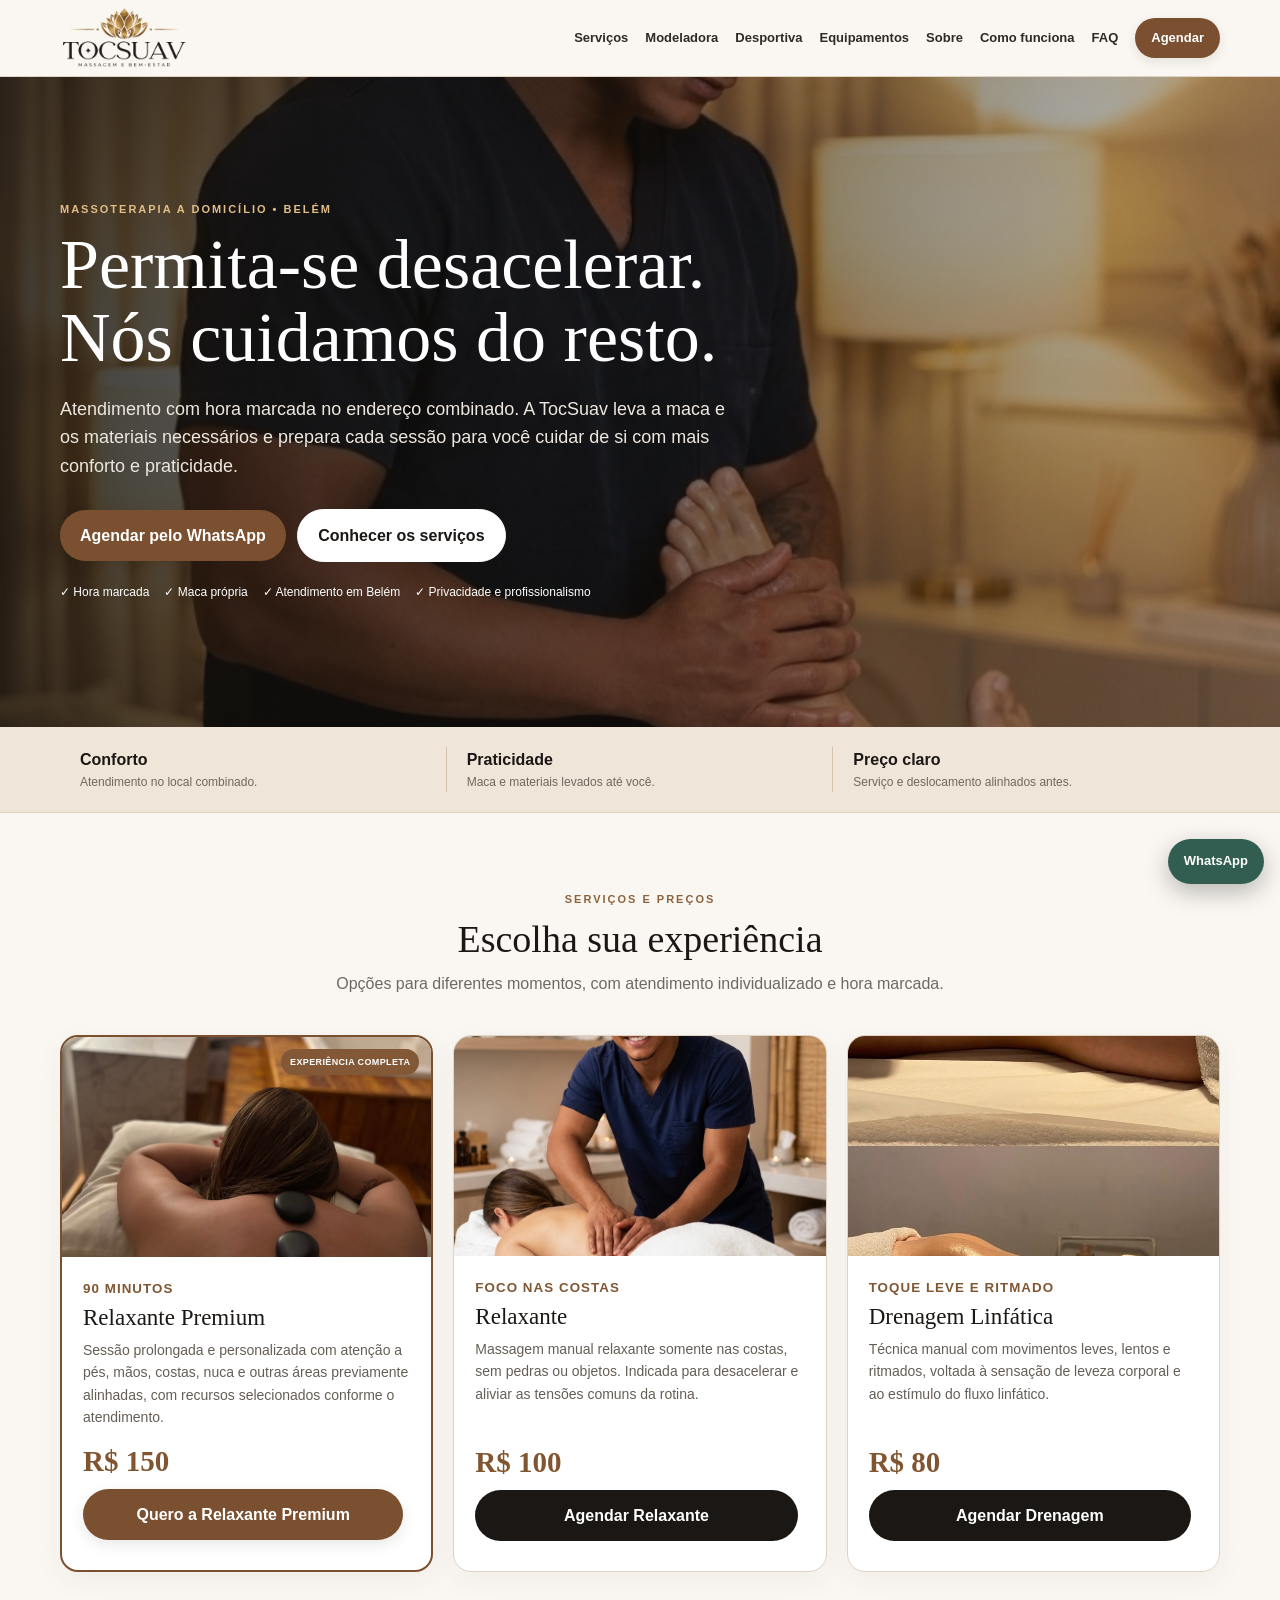
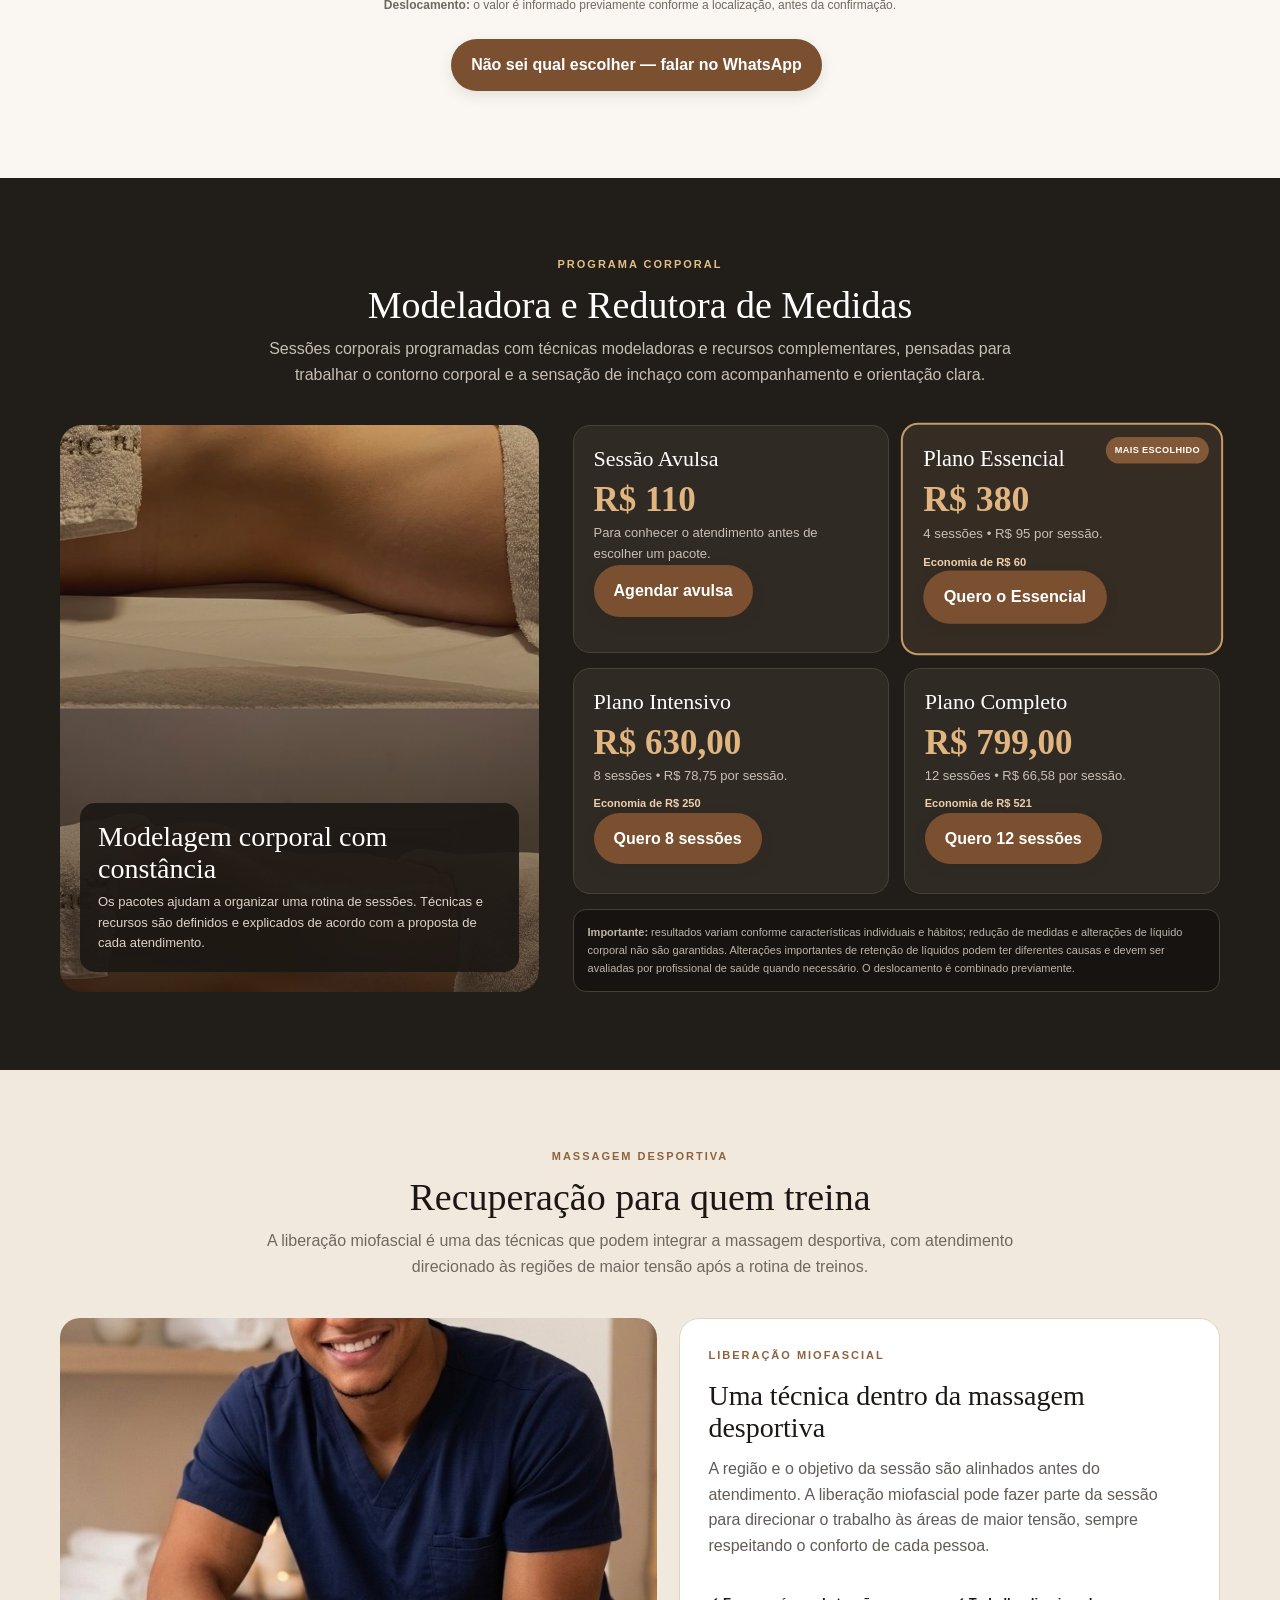
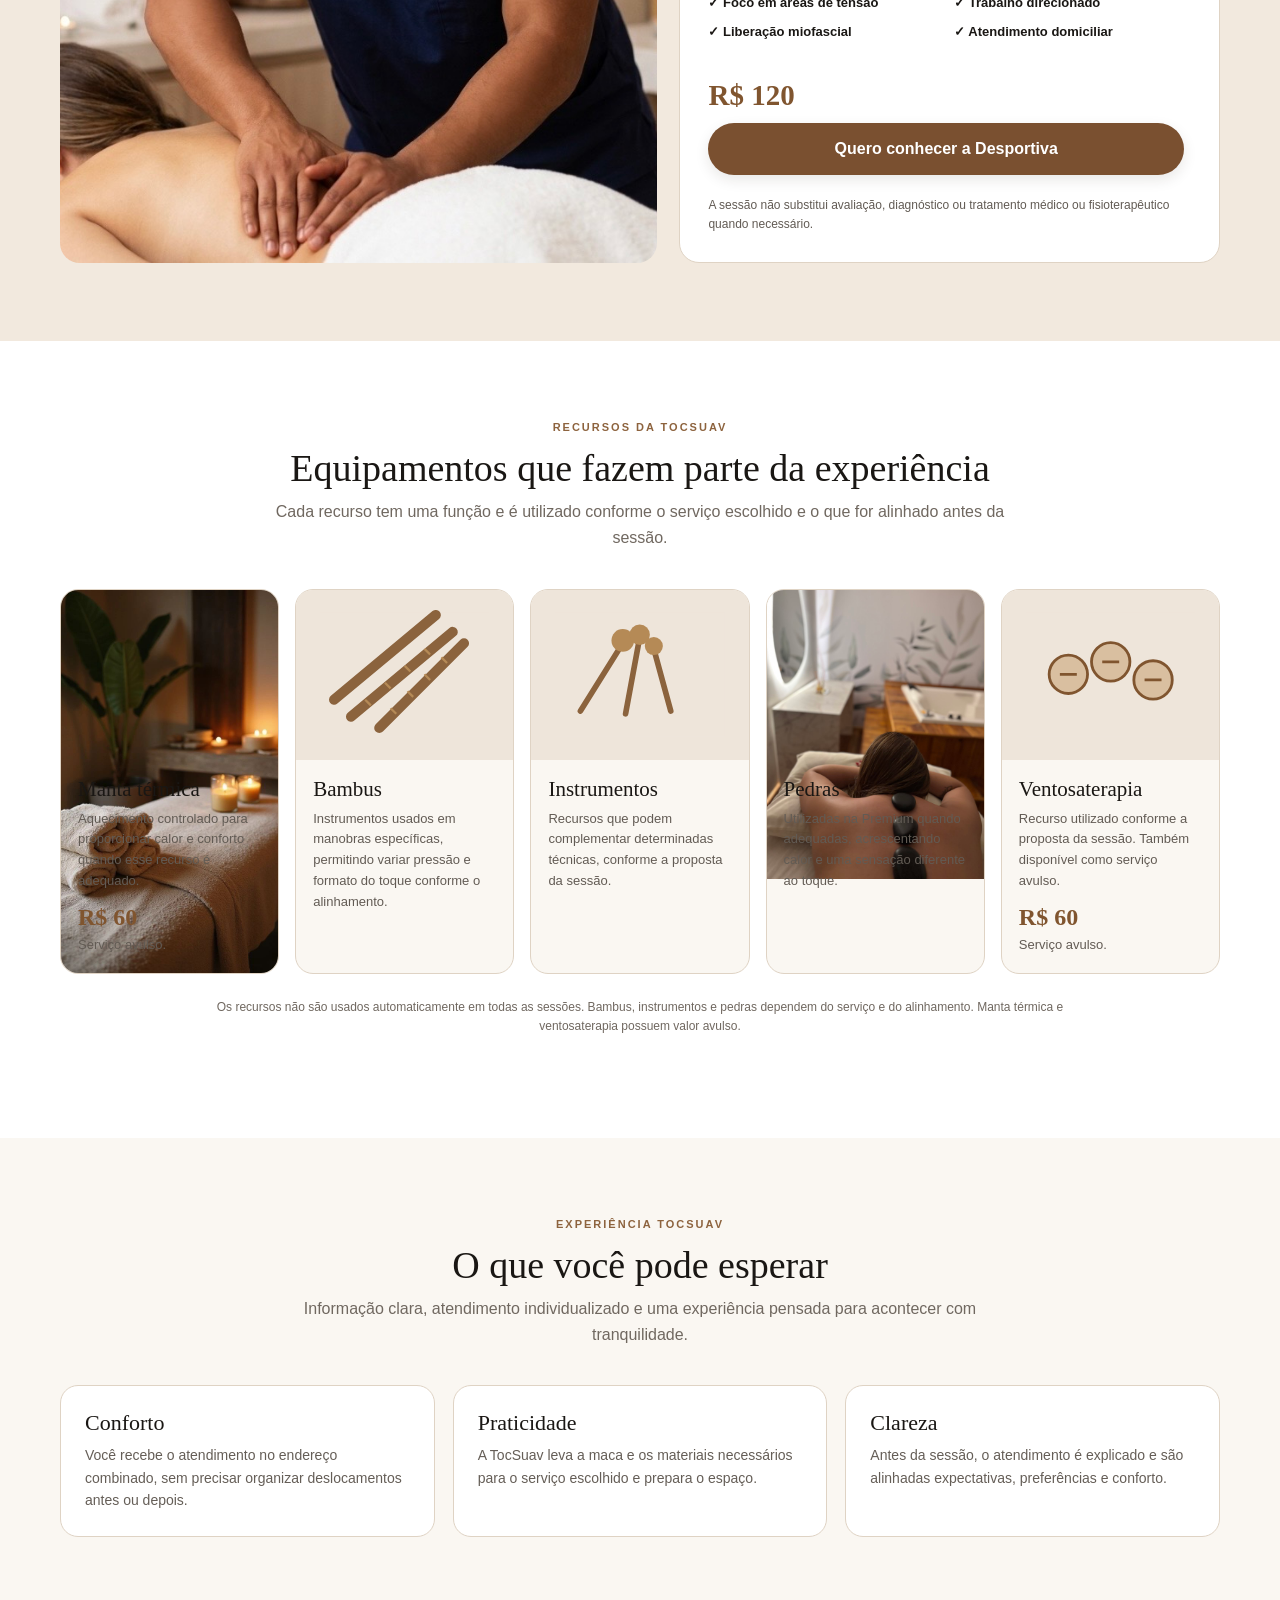
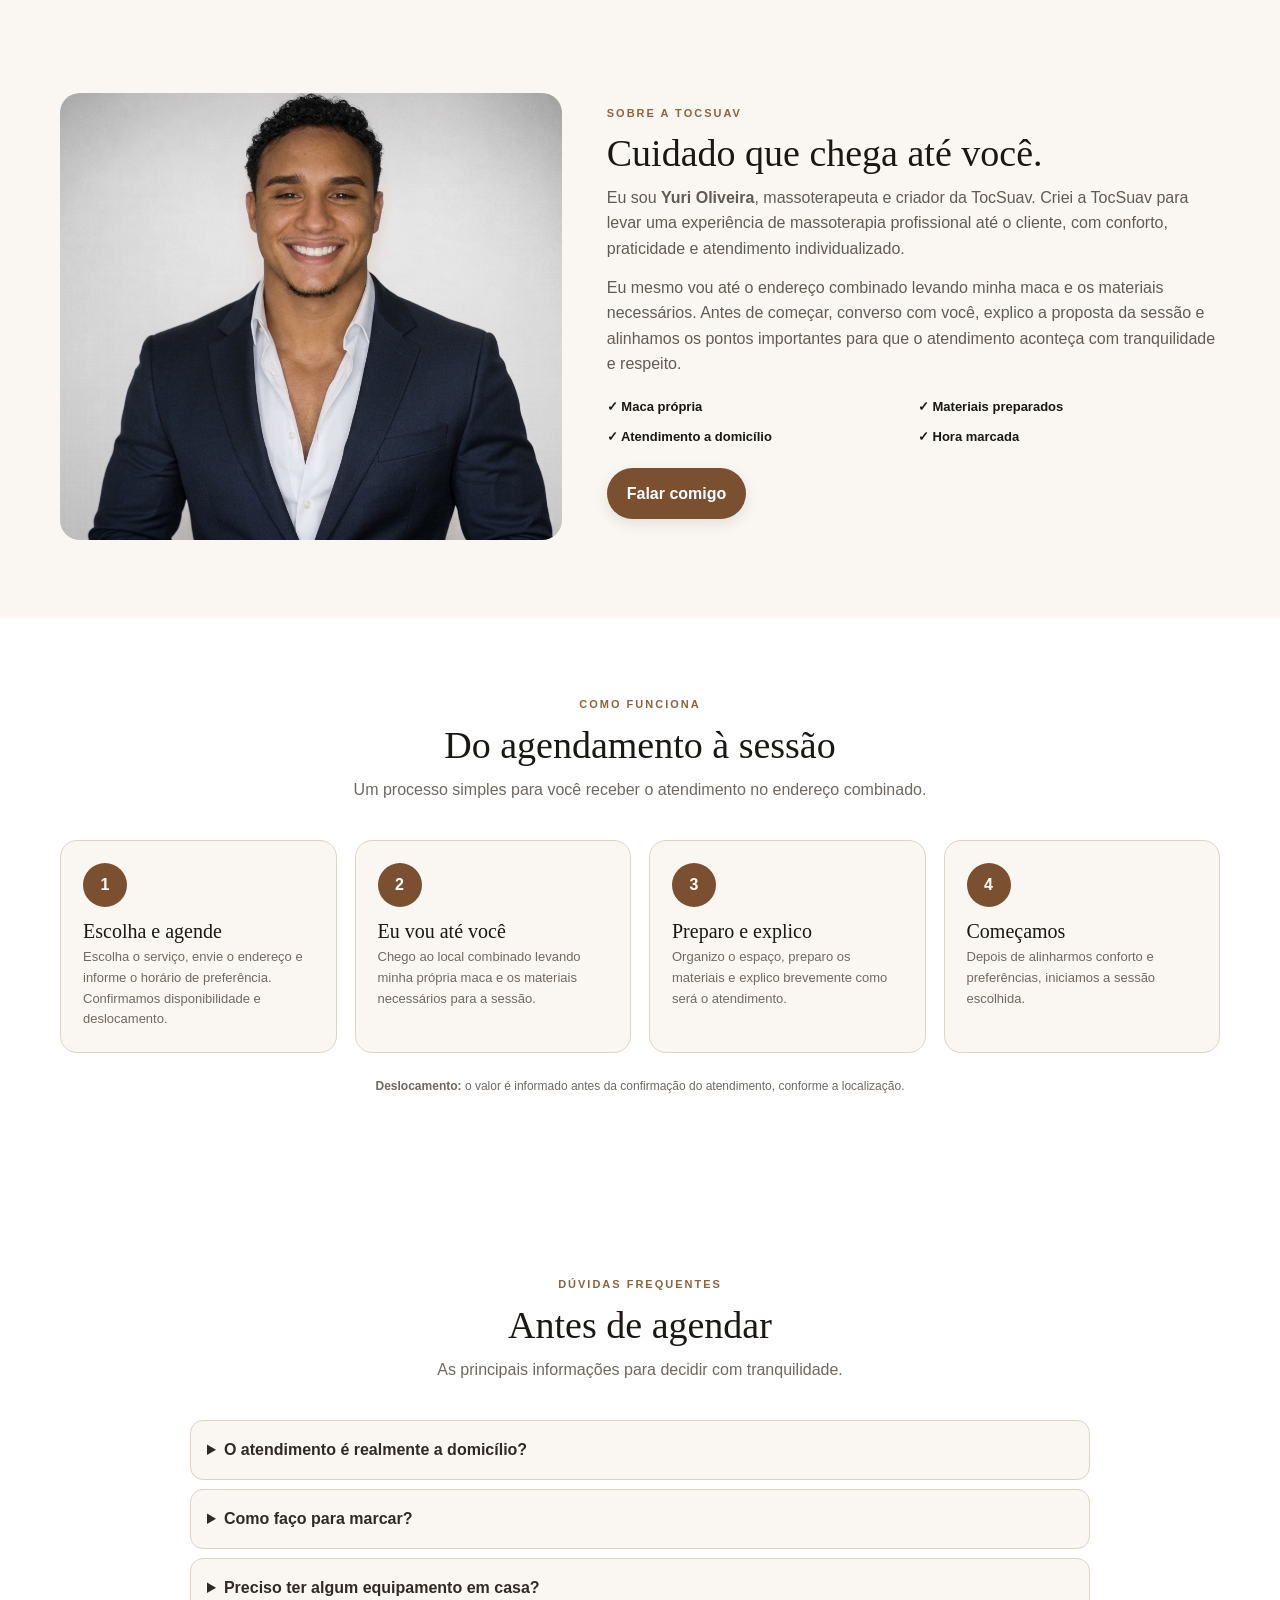
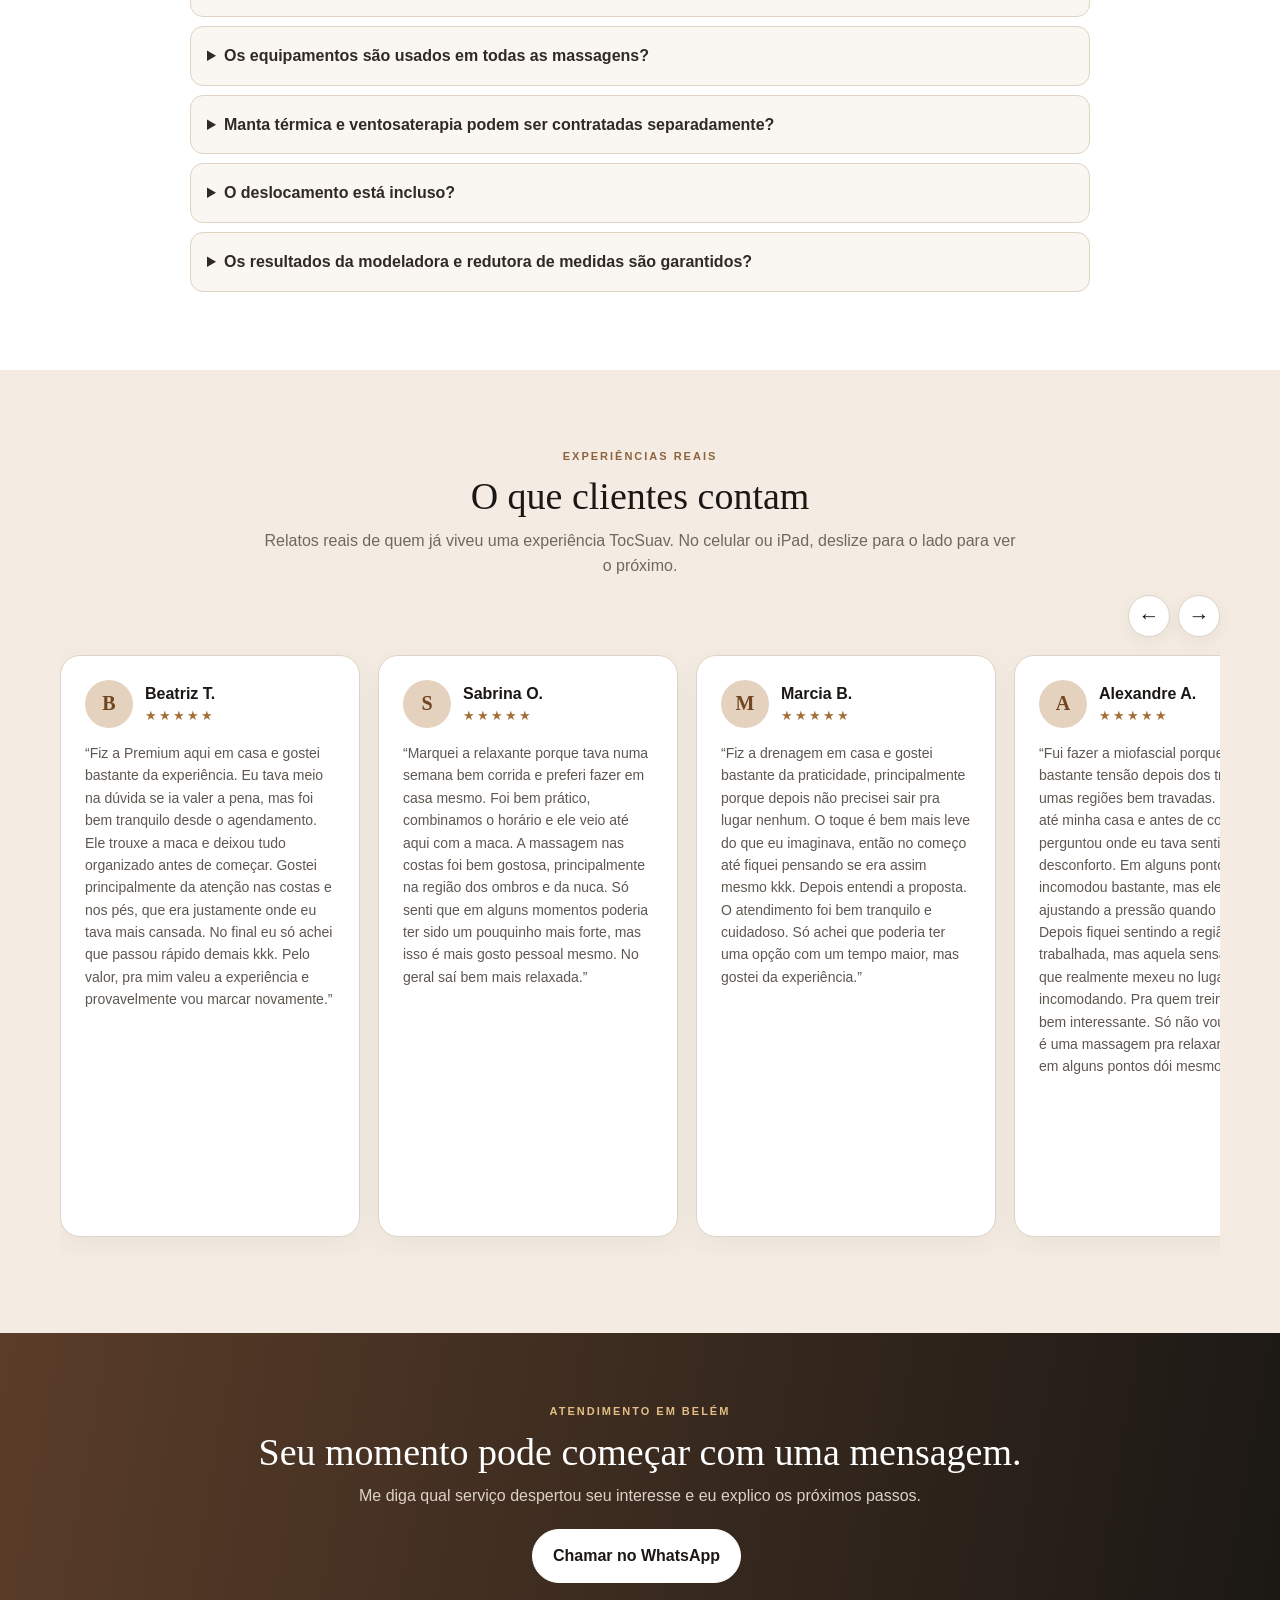
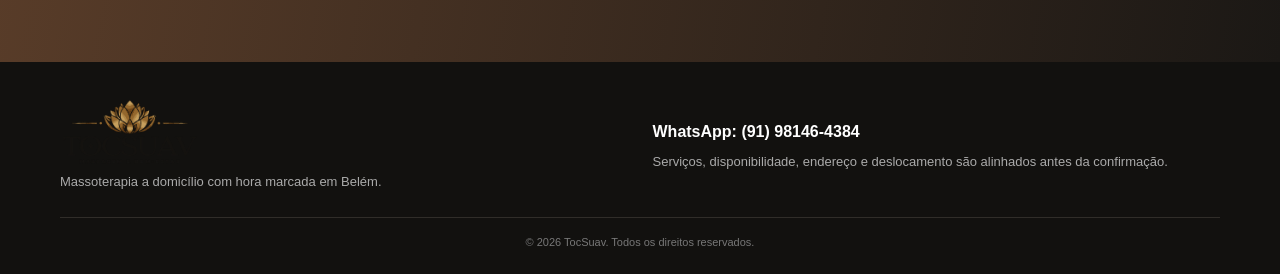
==== commit 322c8589: "Ajusta capa, sobre, desportiva e fluxo do atendimento" ====
--- a/index.html
+++ b/index.html
@@ -9,19 +9,28 @@
   <meta name="description" content="Massoterapia a domicílio em Belém com hora marcada. Relaxante Premium, relaxante, drenagem linfática, massagem desportiva com liberação miofascial e programa modelador e redutor de medidas.">
   <link rel="canonical" href="https://tocsuav.github.io/">
   <link rel="icon" type="image/png" href="logo-tocsuav.png">
+
   <meta property="og:type" content="website">
   <meta property="og:title" content="TocSuav | Massoterapia a domicílio em Belém">
   <meta property="og:description" content="Atendimento com hora marcada no endereço combinado. A TocSuav leva maca e materiais até você.">
   <meta property="og:url" content="https://tocsuav.github.io/">
   <meta property="og:image" content="https://tocsuav.github.io/hero-massoterapia.jpeg">
+
   <link rel="stylesheet" href="style.css">
 </head>
 <body>
+
   <!-- CABEÇALHO -->
   <nav class="navbar" aria-label="Navegação principal">
     <div class="wrap nav-inner">
-      <a href="#inicio" aria-label="TocSuav - início"><img class="logo" src="logo-tocsuav.png" alt="TOCSUAV — Massagem e Bem-Estar"></a>
-      <button class="menu-button" type="button" aria-label="Abrir menu" aria-expanded="false" aria-controls="menu-principal"><span></span></button>
+      <a href="#inicio" aria-label="TocSuav - início">
+        <img class="logo" src="logo-tocsuav.png" alt="TOCSUAV — Massagem e Bem-Estar">
+      </a>
+
+      <button class="menu-button" type="button" aria-label="Abrir menu" aria-expanded="false" aria-controls="menu-principal">
+        <span></span>
+      </button>
+
       <div class="nav-links" id="menu-principal">
         <a href="#servicos">Serviços</a>
         <a href="#medidas">Modeladora</a>
@@ -37,95 +46,350 @@
 
   <!-- HERO -->
   <header class="hero" id="inicio">
-    <div class="wrap"><div class="hero-inner">
-      <div class="eyebrow">Massoterapia a domicílio • Belém</div>
-      <h1>Permita-se desacelerar. A TocSuav cuida do resto.</h1>
-      <p>Atendimento com hora marcada no endereço combinado. A TocSuav leva a maca e os materiais necessários e prepara cada sessão para você cuidar de si com mais conforto e praticidade.</p>
-      <a class="btn btn-gold" href="https://wa.me/5591981464384?text=Olá!%20Quero%20agendar%20uma%20sessão%20com%20a%20TocSuav.%20Quais%20horários%20estão%20disponíveis?" target="_blank" rel="noopener">Agendar pelo WhatsApp</a>
-      <a class="btn btn-light" href="#servicos">Conhecer os serviços</a>
-      <div class="trust-row"><span>✓ Hora marcada</span><span>✓ Maca própria</span><span>✓ Atendimento em Belém</span><span>✓ Privacidade e profissionalismo</span></div>
-    </div></div>
+    <div class="wrap">
+      <div class="hero-inner">
+        <div class="eyebrow">Massoterapia a domicílio • Belém</div>
+        <h1 id="hero-title">Permita-se desacelerar. Nós cuidamos do resto.</h1>
+        <p>Atendimento com hora marcada no endereço combinado. A TocSuav leva a maca e os materiais necessários e prepara cada sessão para você cuidar de si com mais conforto e praticidade.</p>
+        <a class="btn btn-gold" href="https://wa.me/5591981464384?text=Olá!%20Quero%20agendar%20uma%20sessão%20com%20a%20TocSuav.%20Quais%20horários%20estão%20disponíveis?" target="_blank" rel="noopener">Agendar pelo WhatsApp</a>
+        <a class="btn btn-light" href="#servicos">Conhecer os serviços</a>
+        <div class="trust-row">
+          <span>✓ Hora marcada</span>
+          <span>✓ Maca própria</span>
+          <span>✓ Atendimento em Belém</span>
+          <span>✓ Privacidade e profissionalismo</span>
+        </div>
+      </div>
+    </div>
   </header>
 
   <!-- VANTAGENS -->
-  <section class="benefit-strip" aria-label="Vantagens do atendimento"><div class="wrap benefit-strip-inner"><div><strong>Conforto</strong><span>Atendimento no local combinado.</span></div><div><strong>Praticidade</strong><span>Maca e materiais levados até você.</span></div><div><strong>Preço claro</strong><span>Serviço e deslocamento alinhados antes.</span></div></div></section>
+  <section class="benefit-strip" aria-label="Vantagens do atendimento">
+    <div class="wrap benefit-strip-inner">
+      <div><strong>Conforto</strong><span>Atendimento no local combinado.</span></div>
+      <div><strong>Praticidade</strong><span>Maca e materiais levados até você.</span></div>
+      <div><strong>Preço claro</strong><span>Serviço e deslocamento alinhados antes.</span></div>
+    </div>
+  </section>
 
   <!-- SERVIÇOS -->
-  <section class="section" id="servicos"><div class="wrap">
-    <div class="section-title"><div class="eyebrow">Serviços e preços</div><h2>Escolha sua experiência</h2><p>Opções para diferentes momentos, com atendimento individualizado e hora marcada.</p></div>
-    <div class="cards">
-      <article class="card premium"><span class="flag">EXPERIÊNCIA COMPLETA</span><img src="premium-pedras.jpeg" alt="Massagem Relaxante Premium com pedras quentes" loading="lazy"><div class="card-body"><small>90 MINUTOS</small><h3>Relaxante Premium</h3><p>Sessão prolongada e personalizada com atenção a pés, mãos, costas, nuca e outras áreas previamente alinhadas, com recursos selecionados conforme o atendimento.</p><div class="price">R$ 150</div><a class="btn btn-gold" href="https://wa.me/5591981464384?text=Olá!%20Tenho%20interesse%20na%20Relaxante%20Premium%20de%2090%20minutos%20por%20R$150." target="_blank" rel="noopener">Quero a Relaxante Premium</a></div></article>
-      <article class="card"><img src="relaxante-costas.jpeg" alt="Massagem relaxante nas costas" loading="lazy"><div class="card-body"><small>FOCO NAS COSTAS</small><h3>Relaxante</h3><p>Massagem manual relaxante somente nas costas, sem pedras ou objetos. Indicada para desacelerar e aliviar as tensões comuns da rotina.</p><div class="price">R$ 100</div><a class="btn btn-dark" href="https://wa.me/5591981464384?text=Olá!%20Tenho%20interesse%20na%20Massagem%20Relaxante%20por%20R$100." target="_blank" rel="noopener">Agendar Relaxante</a></div></article>
-      <article class="card"><img src="drenagem.jpeg" alt="Drenagem linfática" loading="lazy"><div class="card-body"><small>TOQUE LEVE E RITMADO</small><h3>Drenagem Linfática</h3><p>Técnica manual com movimentos leves, lentos e ritmados, voltada à sensação de leveza corporal e ao estímulo do fluxo linfático.</p><div class="price">R$ 80</div><a class="btn btn-dark" href="https://wa.me/5591981464384?text=Olá!%20Tenho%20interesse%20na%20Drenagem%20Linfática%20por%20R$80." target="_blank" rel="noopener">Agendar Drenagem</a></div></article>
-    </div>
-    <p class="note"><strong>Deslocamento:</strong> o valor é informado previamente conforme a localização, antes da confirmação.</p>
-    <div class="center"><a class="btn btn-gold" href="https://wa.me/5591981464384?text=Olá!%20Estou%20em%20dúvida%20sobre%20qual%20serviço%20escolher.%20Pode%20me%20orientar?" target="_blank" rel="noopener">Não sei qual escolher — falar no WhatsApp</a></div>
-  </div></section>
-
-  <!-- PROGRAMA CORPORAL -->
-  <section class="section measure" id="medidas"><div class="wrap">
-    <div class="section-title"><div class="eyebrow">Programa corporal</div><h2>Modeladora e Redutora de Medidas</h2><p>Sessões corporais programadas com técnicas modeladoras e recursos complementares, pensadas para trabalhar o contorno corporal e a sensação de inchaço com acompanhamento e orientação clara.</p></div>
-    <div class="measure-grid">
-      <div class="measure-visual" role="img" aria-label="Atendimento corporal modelador e redutor de medidas"><div class="measure-visual-content"><h3>Modelagem corporal com constância</h3><p>Os pacotes ajudam a organizar uma rotina de sessões. Técnicas e recursos são definidos e explicados de acordo com a proposta de cada atendimento.</p></div></div>
-      <div class="packages">
-        <article class="package"><h3>Sessão Avulsa</h3><div class="big-price">R$ 110</div><p>Para conhecer o atendimento antes de escolher um pacote.</p><a class="btn btn-gold" href="https://wa.me/5591981464384?text=Olá!%20Quero%20agendar%20uma%20sessão%20avulsa%20do%20Programa%20Modeladora%20e%20Redutora%20de%20Medidas%20por%20R$110." target="_blank" rel="noopener">Agendar avulsa</a></article>
-        <article class="package popular"><span class="tag">MAIS ESCOLHIDO</span><h3>Plano Essencial</h3><div class="big-price">R$ 380</div><p>4 sessões • R$ 95 por sessão.</p><span class="saving">Economia de R$ 60</span><a class="btn btn-gold" href="https://wa.me/5591981464384?text=Olá!%20Quero%20o%20Plano%20Essencial%20de%204%20sessões%20por%20R$380." target="_blank" rel="noopener">Quero o Essencial</a></article>
-        <article class="package"><h3>Plano Intensivo</h3><div class="big-price">R$ 630,00</div><p>8 sessões • R$ 78,75 por sessão.</p><span class="saving">Economia de R$ 250</span><a class="btn btn-gold" href="https://wa.me/5591981464384?text=Olá!%20Quero%20o%20Plano%20Intensivo%20de%208%20sessões%20por%20R$630." target="_blank" rel="noopener">Quero 8 sessões</a></article>
-        <article class="package"><h3>Plano Completo</h3><div class="big-price">R$ 799,00</div><p>12 sessões • R$ 66,58 por sessão.</p><span class="saving">Economia de R$ 521</span><a class="btn btn-gold" href="https://wa.me/5591981464384?text=Olá!%20Quero%20o%20Plano%20Completo%20de%2012%20sessões%20por%20R$799." target="_blank" rel="noopener">Quero 12 sessões</a></article>
-        <div class="warning"><strong>Importante:</strong> resultados variam conforme características individuais e hábitos; redução de medidas e alterações de líquido corporal não são garantidas. Alterações importantes de retenção de líquidos podem ter diferentes causas e devem ser avaliadas por profissional de saúde quando necessário. O deslocamento é combinado previamente.</div>
-      </div>
-    </div>
-  </div></section>
-
-  <!-- MASSAGEM DESPORTIVA -->
-  <section class="section sports" id="esportiva"><div class="wrap">
-    <div class="section-title"><div class="eyebrow">Massagem desportiva</div><h2>Recuperação para atletas e para quem treina</h2><p>A liberação miofascial é uma das técnicas que podem integrar a massagem desportiva, com atendimento direcionado às regiões de maior tensão após a rotina de treinos.</p></div>
-    <div class="sports-grid">
-      <div class="sports-photo"><img src="relaxante-costas.jpeg" alt="Massagem desportiva e liberação miofascial" loading="lazy"></div>
-      <div class="sports-copy"><div class="eyebrow">Liberação miofascial</div><h3>Uma técnica dentro da massagem desportiva</h3><p>A região e o objetivo da sessão são alinhados antes do atendimento. A liberação miofascial pode fazer parte da sessão para direcionar o trabalho às áreas de maior tensão, sempre respeitando o conforto de cada pessoa.</p><div class="checks"><span>✓ Foco em áreas de tensão</span><span>✓ Trabalho direcionado</span><span>✓ Liberação miofascial</span><span>✓ Atendimento domiciliar</span></div><div class="price">R$ 120</div><a class="btn btn-gold" href="https://wa.me/5591981464384?text=Olá!%20Tenho%20interesse%20na%20Massagem%20Desportiva%20com%20Liberação%20Miofascial%20por%20R$120." target="_blank" rel="noopener">Quero conhecer a Desportiva</a><p class="small-note">A sessão não substitui avaliação, diagnóstico ou tratamento médico ou fisioterapêutico quando necessário.</p></div>
-    </div>
-  </div></section>
+  <section class="section" id="servicos">
+    <div class="wrap">
+      <div class="section-title">
+        <div class="eyebrow">Serviços e preços</div>
+        <h2>Escolha sua experiência</h2>
+        <p>Opções para diferentes momentos, com atendimento individualizado e hora marcada.</p>
+      </div>
+
+      <div class="cards">
+        <article class="card premium">
+          <span class="flag">EXPERIÊNCIA COMPLETA</span>
+          <img src="premium-pedras.jpeg" alt="Massagem Relaxante Premium com pedras quentes" loading="lazy" style="object-position:center 70%">
+          <div class="card-body">
+            <small>90 MINUTOS</small>
+            <h3>Relaxante Premium</h3>
+            <p>Sessão prolongada e personalizada com atenção a pés, mãos, costas, nuca e outras áreas previamente alinhadas, com recursos selecionados conforme o atendimento.</p>
+            <div class="price">R$ 150</div>
+            <a class="btn btn-gold" href="https://wa.me/5591981464384?text=Olá!%20Tenho%20interesse%20na%20Relaxante%20Premium%20de%2090%20minutos%20por%20R$150." target="_blank" rel="noopener">Quero a Relaxante Premium</a>
+          </div>
+        </article>
+
+        <article class="card">
+          <img src="relaxante-costas.jpeg" alt="Massagem relaxante nas costas" loading="lazy">
+          <div class="card-body">
+            <small>FOCO NAS COSTAS</small>
+            <h3>Relaxante</h3>
+            <p>Massagem manual relaxante somente nas costas, sem pedras ou objetos. Indicada para desacelerar e aliviar as tensões comuns da rotina.</p>
+            <div class="price">R$ 100</div>
+            <a class="btn btn-dark" href="https://wa.me/5591981464384?text=Olá!%20Tenho%20interesse%20na%20Massagem%20Relaxante%20por%20R$100." target="_blank" rel="noopener">Agendar Relaxante</a>
+          </div>
+        </article>
+
+        <article class="card">
+          <img src="drenagem.jpeg" alt="Drenagem linfática" loading="lazy">
+          <div class="card-body">
+            <small>TOQUE LEVE E RITMADO</small>
+            <h3>Drenagem Linfática</h3>
+            <p>Técnica manual com movimentos leves, lentos e ritmados, voltada à sensação de leveza corporal e ao estímulo do fluxo linfático.</p>
+            <div class="price">R$ 80</div>
+            <a class="btn btn-dark" href="https://wa.me/5591981464384?text=Olá!%20Tenho%20interesse%20na%20Drenagem%20Linfática%20por%20R$80." target="_blank" rel="noopener">Agendar Drenagem</a>
+          </div>
+        </article>
+      </div>
+
+      <p class="note"><strong>Deslocamento:</strong> o valor é informado previamente conforme a localização, antes da confirmação.</p>
+      <div style="text-align:center">
+        <a class="btn btn-gold" href="https://wa.me/5591981464384?text=Olá!%20Estou%20em%20dúvida%20sobre%20qual%20serviço%20escolher.%20Pode%20me%20orientar?" target="_blank" rel="noopener">Não sei qual escolher — falar no WhatsApp</a>
+      </div>
+    </div>
+  </section>
+
+  <!-- REDUÇÃO DE MEDIDAS -->
+  <section class="section measure" id="medidas">
+    <div class="wrap">
+      <div class="section-title">
+        <div class="eyebrow">Programa corporal</div>
+        <h2>Modeladora e Redutora de Medidas</h2>
+        <p>Sessões corporais programadas com técnicas modeladoras e recursos complementares, pensadas para trabalhar o contorno corporal e a sensação de inchaço com acompanhamento e orientação clara.</p>
+      </div>
+
+      <div class="measure-grid">
+        <div class="measure-visual" role="img" aria-label="Atendimento corporal modelador e redutor de medidas">
+          <div class="measure-visual-content">
+            <h3>Modelagem corporal com constância</h3>
+            <p>Os pacotes ajudam a organizar uma rotina de sessões. Técnicas e recursos são definidos e explicados de acordo com a proposta de cada atendimento.</p>
+          </div>
+        </div>
+
+        <div class="packages">
+          <article class="package">
+            <h3>Sessão Avulsa</h3>
+            <div class="big-price">R$ 110</div>
+            <p>Para conhecer o atendimento antes de escolher um pacote.</p>
+            <a class="btn btn-gold" href="https://wa.me/5591981464384?text=Olá!%20Quero%20agendar%20uma%20sessão%20avulsa%20do%20Programa%20Modeladora%20e%20Redutora%20de%20Medidas%20por%20R$110." target="_blank" rel="noopener">Agendar avulsa</a>
+          </article>
+
+          <article class="package popular">
+            <span class="tag">MAIS ESCOLHIDO</span>
+            <h3>Plano Essencial</h3>
+            <div class="big-price">R$ 380</div>
+            <p>4 sessões • R$ 95 por sessão.</p>
+            <span class="saving">Economia de R$ 60</span>
+            <a class="btn btn-gold" href="https://wa.me/5591981464384?text=Olá!%20Quero%20o%20Plano%20Essencial%20de%204%20sessões%20por%20R$380." target="_blank" rel="noopener">Quero o Essencial</a>
+          </article>
+
+          <article class="package">
+            <h3>Plano Intensivo</h3>
+            <div class="big-price">R$ 630,00</div>
+            <p>8 sessões • R$ 78,75 por sessão.</p>
+            <span class="saving">Economia de R$ 250</span>
+            <a class="btn btn-gold" href="https://wa.me/5591981464384?text=Olá!%20Quero%20o%20Plano%20Intensivo%20de%208%20sessões%20por%20R$630." target="_blank" rel="noopener">Quero 8 sessões</a>
+          </article>
+
+          <article class="package">
+            <h3>Plano Completo</h3>
+            <div class="big-price">R$ 799,00</div>
+            <p>12 sessões • R$ 66,58 por sessão.</p>
+            <span class="saving">Economia de R$ 521</span>
+            <a class="btn btn-gold" href="https://wa.me/5591981464384?text=Olá!%20Quero%20o%20Plano%20Completo%20de%2012%20sessões%20por%20R$799." target="_blank" rel="noopener">Quero 12 sessões</a>
+          </article>
+
+          <div class="warning"><strong>Importante:</strong> resultados variam conforme características individuais e hábitos; redução de medidas e alterações de líquido corporal não são garantidas. Alterações importantes de retenção de líquidos podem ter diferentes causas e devem ser avaliadas por profissional de saúde quando necessário. O deslocamento é combinado previamente.</div>
+        </div>
+      </div>
+    </div>
+  </section>
+
+  <!-- MIOFASCIAL -->
+  <section class="section sports" id="esportiva">
+    <div class="wrap">
+      <div class="section-title">
+        <div class="eyebrow">Massagem desportiva</div>
+        <h2>Recuperação para quem treina</h2>
+        <p>A liberação miofascial é uma das técnicas que podem integrar a massagem desportiva, com atendimento direcionado às regiões de maior tensão após a rotina de treinos.</p>
+      </div>
+
+      <div class="sports-grid">
+        <div class="sports-photo">
+          <img src="relaxante-costas.jpeg" alt="Massagem desportiva e liberação miofascial" loading="lazy">
+        </div>
+
+        <div class="sports-copy">
+          <div class="eyebrow">Liberação miofascial</div>
+          <h3>Uma técnica dentro da massagem desportiva</h3>
+          <p>A região e o objetivo da sessão são alinhados antes do atendimento. A liberação miofascial pode fazer parte da sessão para direcionar o trabalho às áreas de maior tensão, sempre respeitando o conforto de cada pessoa.</p>
+          <div class="checks">
+            <span>✓ Foco em áreas de tensão</span>
+            <span>✓ Trabalho direcionado</span>
+            <span>✓ Liberação miofascial</span>
+            <span>✓ Atendimento domiciliar</span>
+          </div>
+          <div class="price">R$ 120</div>
+          <a class="btn btn-gold" href="https://wa.me/5591981464384?text=Olá!%20Tenho%20interesse%20na%20Massagem%20Desportiva%20com%20Liberação%20Miofascial%20por%20R$120." target="_blank" rel="noopener">Quero conhecer a Desportiva</a>
+          <p class="note" style="text-align:left;margin:12px 0 0">A sessão não substitui avaliação, diagnóstico ou tratamento médico ou fisioterapêutico quando necessário.</p>
+        </div>
+      </div>
+    </div>
+  </section>
 
   <!-- EQUIPAMENTOS -->
-  <section class="section equipment" id="equipamentos"><div class="wrap">
-    <div class="section-title"><div class="eyebrow">Recursos da TocSuav</div><h2>Equipamentos que fazem parte da experiência</h2><p>Cada recurso tem uma função e é utilizado conforme o serviço escolhido e o que for alinhado antes da sessão.</p></div>
-    <div class="equipment-grid">
-      <article class="equipment-card"><div class="equipment-visual"><img src="manta-termica.jpeg" alt="Manta térmica" loading="lazy"></div><div class="equipment-body"><h3>Manta térmica</h3><p>Aquecimento controlado para proporcionar calor e conforto quando esse recurso é adequado.</p><div class="price">R$ 60</div><p>Serviço avulso.</p></div></article>
-      <article class="equipment-card"><div class="equipment-visual" aria-hidden="true"><svg viewBox="0 0 300 220"><rect width="300" height="220" fill="#eee5da"/><g stroke="#8b633d" stroke-width="18" stroke-linecap="round"><path d="M55 185L235 35"/><path d="M105 205L255 55"/><path d="M25 155L205 5"/></g><g stroke="#b58a56" stroke-width="4"><path d="M80 155l10 10M115 125l10 10M150 95l10 10M185 65l10 10"/><path d="M125 170l10 10M155 140l10 10M185 110l10 10M215 80l10 10"/></g></svg></div><div class="equipment-body"><h3>Bambus</h3><p>Instrumentos usados em manobras específicas, permitindo variar pressão e formato do toque conforme o alinhamento.</p></div></article>
-      <article class="equipment-card"><div class="equipment-visual" aria-hidden="true"><svg viewBox="0 0 300 220"><rect width="300" height="220" fill="#eee5da"/><g fill="none" stroke="#8b633d" stroke-width="10" stroke-linecap="round"><path d="M45 175L120 55"/><path d="M125 180L150 45"/><path d="M205 175L175 65"/></g><circle cx="120" cy="50" r="20" fill="#b58a56"/><circle cx="150" cy="40" r="18" fill="#b58a56"/><circle cx="175" cy="60" r="16" fill="#b58a56"/></svg></div><div class="equipment-body"><h3>Instrumentos</h3><p>Recursos que podem complementar determinadas técnicas, conforme a proposta da sessão.</p></div></article>
-      <article class="equipment-card"><div class="equipment-visual"><img src="premium-pedras.jpeg" alt="Pedras utilizadas na massagem Premium" loading="lazy"></div><div class="equipment-body"><h3>Pedras</h3><p>Utilizadas na Premium quando adequadas, acrescentando calor e uma sensação diferente ao toque.</p></div></article>
-      <article class="equipment-card"><div class="equipment-visual" aria-hidden="true"><svg viewBox="0 0 300 220"><rect width="300" height="220" fill="#eee5da"/><g fill="#c9a171" fill-opacity=".55" stroke="#80552f" stroke-width="5"><circle cx="75" cy="110" r="34"/><circle cx="150" cy="88" r="34"/><circle cx="225" cy="120" r="34"/></g><path d="M60 110h30M135 88h30M210 120h30" stroke="#80552f" stroke-width="5"/></svg></div><div class="equipment-body"><h3>Ventosaterapia</h3><p>Recurso utilizado conforme a proposta da sessão. Também disponível como serviço avulso.</p><div class="price">R$ 60</div><p>Serviço avulso.</p></div></article>
-    </div>
-    <p class="note">Os recursos não são usados automaticamente em todas as sessões. Bambus, instrumentos e pedras dependem do serviço e do alinhamento. Manta térmica e ventosaterapia possuem valor avulso.</p>
-  </div></section>
+  <section class="section equipment" id="equipamentos">
+    <div class="wrap">
+      <div class="section-title">
+        <div class="eyebrow">Recursos da TocSuav</div>
+        <h2>Equipamentos que fazem parte da experiência</h2>
+        <p>Cada recurso tem uma função e é utilizado conforme o serviço escolhido e o que for alinhado antes da sessão.</p>
+      </div>
+
+      <div class="equipment-grid">
+        <article class="equipment-card">
+          <div class="equipment-visual"><img src="manta-termica.jpeg" alt="Manta térmica" loading="lazy"></div>
+          <div class="equipment-body">
+            <h3>Manta térmica</h3>
+            <p>Aquecimento controlado para proporcionar calor e conforto quando esse recurso é adequado.</p>
+            <div class="price">R$ 60</div>
+            <p>Serviço avulso.</p>
+          </div>
+        </article>
+
+        <article class="equipment-card">
+          <div class="equipment-visual" aria-hidden="true">
+            <svg viewBox="0 0 300 220"><rect width="300" height="220" fill="#eee5da"/><g stroke="#8b633d" stroke-width="18" stroke-linecap="round"><path d="M55 185L235 35"/><path d="M105 205L255 55"/><path d="M25 155L205 5"/></g><g stroke="#b58a56" stroke-width="4"><path d="M80 155l10 10M115 125l10 10M150 95l10 10M185 65l10 10"/><path d="M125 170l10 10M155 140l10 10M185 110l10 10M215 80l10 10"/></g></svg>
+          </div>
+          <div class="equipment-body"><h3>Bambus</h3><p>Instrumentos usados em manobras específicas, permitindo variar pressão e formato do toque conforme o alinhamento.</p></div>
+        </article>
+
+        <article class="equipment-card">
+          <div class="equipment-visual" aria-hidden="true">
+            <svg viewBox="0 0 300 220"><rect width="300" height="220" fill="#eee5da"/><g fill="none" stroke="#8b633d" stroke-width="10" stroke-linecap="round"><path d="M45 175L120 55"/><path d="M125 180L150 45"/><path d="M205 175L175 65"/></g><circle cx="120" cy="50" r="20" fill="#b58a56"/><circle cx="150" cy="40" r="18" fill="#b58a56"/><circle cx="175" cy="60" r="16" fill="#b58a56"/></svg>
+          </div>
+          <div class="equipment-body"><h3>Instrumentos</h3><p>Recursos que podem complementar determinadas técnicas, conforme a proposta da sessão.</p></div>
+        </article>
+
+        <article class="equipment-card">
+          <div class="equipment-visual"><img src="premium-pedras.jpeg" alt="Pedras utilizadas na massagem Premium" loading="lazy"></div>
+          <div class="equipment-body"><h3>Pedras</h3><p>Utilizadas na Premium quando adequadas, acrescentando calor e uma sensação diferente ao toque.</p></div>
+        </article>
+
+        <article class="equipment-card">
+          <div class="equipment-visual" aria-hidden="true">
+            <svg viewBox="0 0 300 220"><rect width="300" height="220" fill="#eee5da"/><g fill="#c9a171" fill-opacity=".55" stroke="#80552f" stroke-width="5"><circle cx="75" cy="110" r="34"/><circle cx="150" cy="88" r="34"/><circle cx="225" cy="120" r="34"/></g><path d="M60 110h30M135 88h30M210 120h30" stroke="#80552f" stroke-width="5"/></svg>
+          </div>
+          <div class="equipment-body"><h3>Ventosaterapia</h3><p>Recurso utilizado conforme a proposta da sessão. Também disponível como serviço avulso.</p><div class="price">R$ 60</div><p>Serviço avulso.</p></div>
+        </article>
+      </div>
+
+      <p class="note">Os recursos não são usados automaticamente em todas as sessões. Bambus, instrumentos e pedras dependem do serviço e do alinhamento. Manta térmica e ventosaterapia possuem valor avulso.</p>
+    </div>
+  </section>
 
   <!-- DIFERENCIAIS -->
-  <section class="section" id="experiencia"><div class="wrap"><div class="section-title"><div class="eyebrow">Experiência TocSuav</div><h2>O que você pode esperar</h2><p>Informação clara, atendimento individualizado e uma experiência pensada para acontecer com tranquilidade.</p></div><div class="experience-grid"><article class="experience-card"><h3>Conforto</h3><p>Você recebe o atendimento no endereço combinado, sem precisar organizar deslocamentos antes ou depois.</p></article><article class="experience-card"><h3>Praticidade</h3><p>A TocSuav leva a maca e os materiais necessários para o serviço escolhido e prepara o espaço.</p></article><article class="experience-card"><h3>Clareza</h3><p>Antes da sessão, o atendimento é explicado e são alinhadas expectativas, preferências e conforto.</p></article></div></div></section>
+  <section class="section" id="experiencia">
+    <div class="wrap">
+      <div class="section-title">
+        <div class="eyebrow">Experiência TocSuav</div>
+        <h2>O que você pode esperar</h2>
+        <p>Informação clara, atendimento individualizado e uma experiência pensada para acontecer com tranquilidade.</p>
+      </div>
+
+      <div class="experience-grid">
+        <article class="experience-card"><h3>Conforto</h3><p>Você recebe o atendimento no endereço combinado, sem precisar organizar deslocamentos antes ou depois.</p></article>
+        <article class="experience-card"><h3>Praticidade</h3><p>A TocSuav leva a maca e os materiais necessários para o serviço escolhido e prepara o espaço.</p></article>
+        <article class="experience-card"><h3>Clareza</h3><p>Antes da sessão, o atendimento é explicado e são alinhadas expectativas, preferências e conforto.</p></article>
+      </div>
+    </div>
+  </section>
 
   <!-- SOBRE -->
-  <section class="section" id="sobre"><div class="wrap about"><div class="about-photo"><img src="profissional.jpeg" alt="Massoterapeuta TocSuav" loading="lazy"></div><div class="about-copy"><div class="eyebrow">Sobre a TocSuav</div><h2>Cuidado que chega até você.</h2><p>Eu criei a TocSuav para tornar a massoterapia mais acessível e conveniente para quem quer cuidar de si sem precisar sair de casa.</p><p>Vou até o endereço combinado levando minha própria maca e os materiais necessários. Cada atendimento começa com um alinhamento rápido para explicar o que será feito e entender o que você espera daquele momento.</p><div class="checks"><span>✓ Maca própria</span><span>✓ Materiais preparados</span><span>✓ Atendimento a domicílio</span><span>✓ Hora marcada</span></div><a class="btn btn-gold" href="https://wa.me/5591981464384?text=Olá!%20Quero%20tirar%20uma%20dúvida%20sobre%20o%20atendimento%20da%20TocSuav." target="_blank" rel="noopener">Falar comigo</a></div></div></section>
+  <section class="section" id="sobre">
+    <div class="wrap about">
+      <div class="about-photo"><img src="profissional.jpeg" alt="Massoterapeuta TocSuav" loading="lazy"></div>
+
+      <div class="about-copy">
+        <div class="eyebrow">Sobre a TocSuav</div>
+        <h2>Cuidado que chega até você.</h2>
+        <p>Eu sou <strong>Yuri Oliveira</strong>, massoterapeuta e criador da TocSuav. Criei a TocSuav para levar uma experiência de massoterapia profissional até o cliente, com conforto, praticidade e atendimento individualizado.</p>
+        <p>Eu mesmo vou até o endereço combinado levando minha maca e os materiais necessários. Antes de começar, converso com você, explico a proposta da sessão e alinhamos os pontos importantes para que o atendimento aconteça com tranquilidade e respeito.</p>
+        <div class="checks">
+          <span>✓ Maca própria</span>
+          <span>✓ Materiais preparados</span>
+          <span>✓ Atendimento a domicílio</span>
+          <span>✓ Hora marcada</span>
+        </div>
+        <a class="btn btn-gold" href="https://wa.me/5591981464384?text=Olá!%20Quero%20tirar%20uma%20dúvida%20sobre%20o%20atendimento%20da%20TocSuav." target="_blank" rel="noopener">Falar comigo</a>
+      </div>
+    </div>
+  </section>
 
   <!-- COMO FUNCIONA -->
-  <section class="section how" id="como"><div class="wrap"><div class="section-title"><div class="eyebrow">Como funciona</div><h2>Da sua mensagem ao momento de relaxar</h2><p>Você escolhe o serviço e o endereço; a TocSuav cuida da preparação.</p></div><div class="story"><h3>Seu momento. No seu espaço. Do seu jeito.</h3><p>Você combina um endereço adequado e um horário. Eu chego com a maca e os materiais, preparo o espaço, explico a sessão e, depois de alinharmos tudo, iniciamos o atendimento.</p></div><div class="steps"><article class="step"><div class="step-number">1</div><h3>Você escolhe</h3><p>Escolha o serviço, envie sua localização e consulte os horários.</p></article><article class="step"><div class="step-number">2</div><h3>Eu vou até você</h3><p>Vou ao local combinado em Belém com maca e materiais necessários.</p></article><article class="step"><div class="step-number">3</div><h3>Alinhamos</h3><p>Explico o que será feito e ajustamos conforto, preferências e pontos importantes.</p></article><article class="step"><div class="step-number">4</div><h3>Começamos</h3><p>Com tudo preparado e combinado, iniciamos a sessão escolhida.</p></article></div><p class="note"><strong>Deslocamento:</strong> o valor é informado previamente conforme a localização.</p></div></section>
+  <section class="section how" id="como">
+    <div class="wrap">
+      <div class="section-title">
+        <div class="eyebrow">Como funciona</div>
+        <h2>Do agendamento à sessão</h2>
+        <p>Um processo simples para você receber o atendimento no endereço combinado.</p>
+      </div>
+
+      <div class="steps">
+        <article class="step"><div class="step-number">1</div><h3>Escolha e agende</h3><p>Escolha o serviço, envie o endereço e informe o horário de preferência. Confirmamos disponibilidade e deslocamento.</p></article>
+        <article class="step"><div class="step-number">2</div><h3>Eu vou até você</h3><p>Chego ao local combinado levando minha própria maca e os materiais necessários para a sessão.</p></article>
+        <article class="step"><div class="step-number">3</div><h3>Preparo e explico</h3><p>Organizo o espaço, preparo os materiais e explico brevemente como será o atendimento.</p></article>
+        <article class="step"><div class="step-number">4</div><h3>Começamos</h3><p>Depois de alinharmos conforto e preferências, iniciamos a sessão escolhida.</p></article>
+      </div>
+
+      <p class="note"><strong>Deslocamento:</strong> o valor é informado antes da confirmação do atendimento, conforme a localização.</p>
+    </div>
+  </section>
 
   <!-- FAQ -->
-  <section class="section faq" id="faq"><div class="wrap"><div class="section-title"><div class="eyebrow">Dúvidas frequentes</div><h2>Antes de agendar</h2><p>As principais informações para decidir com tranquilidade.</p></div><div class="faq-list"><details class="faq-item"><summary>O atendimento é realmente a domicílio?</summary><p>Sim. A sessão acontece no endereço combinado em Belém. A TocSuav leva a maca e os materiais necessários.</p></details><details class="faq-item"><summary>Como faço para marcar?</summary><p>Chame pelo WhatsApp, informe o serviço e envie sua localização. Disponibilidade e deslocamento são alinhados antes da confirmação.</p></details><details class="faq-item"><summary>Preciso ter algum equipamento em casa?</summary><p>Não. A TocSuav leva a maca e os materiais. Você só precisa disponibilizar um espaço adequado para o atendimento.</p></details><details class="faq-item"><summary>Os equipamentos são usados em todas as massagens?</summary><p>Não. Cada recurso tem uma função e é utilizado conforme o serviço contratado e o que for alinhado antes da sessão.</p></details><details class="faq-item"><summary>Manta térmica e ventosaterapia podem ser contratadas separadamente?</summary><p>Sim. Cada uma tem valor avulso de R$ 60 e também pode ser utilizada quando fizer sentido dentro de determinados atendimentos.</p></details><details class="faq-item"><summary>O deslocamento está incluso?</summary><p>O valor é informado separadamente conforme a localização e combinado antes da confirmação.</p></details><details class="faq-item"><summary>Os resultados da redução de medidas são garantidos?</summary><p>Não. Os resultados variam conforme características individuais e hábitos, e o atendimento não substitui avaliação de saúde quando necessária.</p></details></div></div></section>
+  <section class="section faq" id="faq">
+    <div class="wrap">
+      <div class="section-title">
+        <div class="eyebrow">Dúvidas frequentes</div>
+        <h2>Antes de agendar</h2>
+        <p>As principais informações para decidir com tranquilidade.</p>
+      </div>
+
+      <div class="faq-list">
+        <details class="faq-item"><summary>O atendimento é realmente a domicílio?</summary><p>Sim. A sessão acontece no endereço combinado em Belém. A TocSuav leva a maca e os materiais necessários.</p></details>
+        <details class="faq-item"><summary>Como faço para marcar?</summary><p>Chame pelo WhatsApp, informe o serviço e envie sua localização. Disponibilidade e deslocamento são alinhados antes da confirmação.</p></details>
+        <details class="faq-item"><summary>Preciso ter algum equipamento em casa?</summary><p>Não. A TocSuav leva a maca e os materiais. Você só precisa disponibilizar um espaço adequado para o atendimento.</p></details>
+        <details class="faq-item"><summary>Os equipamentos são usados em todas as massagens?</summary><p>Não. Cada recurso tem uma função e é utilizado conforme o serviço contratado e o que for alinhado antes da sessão.</p></details>
+        <details class="faq-item"><summary>Manta térmica e ventosaterapia podem ser contratadas separadamente?</summary><p>Sim. Cada uma tem valor avulso de R$ 60 e também pode ser utilizada quando fizer sentido dentro de determinados atendimentos.</p></details>
+        <details class="faq-item"><summary>O deslocamento está incluso?</summary><p>O valor é informado separadamente conforme a localização e combinado antes da confirmação.</p></details>
+        <details class="faq-item"><summary>Os resultados da modeladora e redutora de medidas são garantidos?</summary><p>Não. Os resultados variam conforme características individuais e hábitos, e o atendimento não substitui avaliação de saúde quando necessária.</p></details>
+      </div>
+    </div>
+  </section>
 
   <!-- COMENTÁRIOS -->
-  <section class="section testimonial" id="depoimentos"><div class="wrap testimonial-wrap"><div class="section-title"><div class="eyebrow">Experiências reais</div><h2>O que clientes contam</h2><p>Relatos reais de quem já viveu uma experiência TocSuav. No celular ou iPad, deslize para o lado para ver o próximo.</p></div><div class="testimonial-controls" aria-label="Navegação dos comentários"><button class="testimonial-arrow prev" type="button" aria-label="Comentário anterior">←</button><button class="testimonial-arrow next" type="button" aria-label="Próximo comentário">→</button></div><div class="testimonial-track" tabindex="0" aria-label="Comentários de clientes">
-    <article class="testimonial-card"><div class="testimonial-top"><div class="avatar">B</div><div><div class="testimonial-name">Beatriz T.</div><div class="stars" aria-label="5 estrelas">★★★★★</div></div></div><blockquote>“Fiz a Premium aqui em casa e gostei bastante da experiência. Eu tava meio na dúvida se ia valer a pena, mas foi bem tranquilo desde o agendamento. Ele trouxe a maca e deixou tudo organizado antes de começar. Gostei principalmente da atenção nas costas e nos pés, que era justamente onde eu tava mais cansada. No final eu só achei que passou rápido demais kkk. Pelo valor, pra mim valeu a experiência e provavelmente vou marcar novamente.”</blockquote></article>
-    <article class="testimonial-card"><div class="testimonial-top"><div class="avatar">S</div><div><div class="testimonial-name">Sabrina O.</div><div class="stars" aria-label="5 estrelas">★★★★★</div></div></div><blockquote>“Marquei a relaxante porque tava numa semana bem corrida e preferi fazer em casa mesmo. Foi bem prático, combinamos o horário e ele veio até aqui com a maca. A massagem nas costas foi bem gostosa, principalmente na região dos ombros e da nuca. Só senti que em alguns momentos poderia ter sido um pouquinho mais forte, mas isso é mais gosto pessoal mesmo. No geral saí bem mais relaxada.”</blockquote></article>
-    <article class="testimonial-card"><div class="testimonial-top"><div class="avatar">M</div><div><div class="testimonial-name">Marcia B.</div><div class="stars" aria-label="5 estrelas">★★★★★</div></div></div><blockquote>“Fiz a drenagem em casa e gostei bastante da praticidade, principalmente porque depois não precisei sair pra lugar nenhum. O toque é bem mais leve do que eu imaginava, então no começo até fiquei pensando se era assim mesmo kkk. Depois entendi a proposta. O atendimento foi bem tranquilo e cuidadoso. Só achei que poderia ter uma opção com um tempo maior, mas gostei da experiência.”</blockquote></article>
-    <article class="testimonial-card"><div class="testimonial-top"><div class="avatar">A</div><div><div class="testimonial-name">Alexandre A.</div><div class="stars" aria-label="5 estrelas">★★★★★</div></div></div><blockquote>“Fui fazer a miofascial porque tava com bastante tensão depois dos treinos e umas regiões bem travadas. Ele veio até minha casa e antes de começar perguntou onde eu tava sentindo mais desconforto. Em alguns pontos incomodou bastante, mas ele foi ajustando a pressão quando eu falava. Depois fiquei sentindo a região trabalhada, mas aquela sensação de que realmente mexeu no lugar que tava incomodando. Pra quem treina, achei bem interessante. Só não vou dizer que é uma massagem pra relaxar porque em alguns pontos dói mesmo 😂.”</blockquote></article>
-    <article class="testimonial-card"><div class="testimonial-top"><div class="avatar">B</div><div><div class="testimonial-name">Bruna</div><div class="stars" aria-label="5 estrelas">★★★★★</div></div></div><blockquote>“Eu tava há algumas semanas com as costas bem pesadas por causa da rotina e comecei fazendo uma sessão pra ver como seria. Como gostei do atendimento e achei bem mais prático ele vir até minha casa, acabei pegando o pacote de 4 sessões. Pra mim foi a melhor escolha, porque consegui organizar os horários e não ficou aquela coisa de fazer uma vez e depois esquecer. Fui percebendo que a cada sessão eu já chegava mais tranquila e sabia o que esperar. No final das quatro, senti que valeu bem mais a pena do que ficar marcando uma por uma. Só no primeiro atendimento achei que poderia ter sido um pouco mais firme em alguns pontos, mas depois fui conversando e ele foi ajustando. Já estou pensando em pegar outro pacote.”</blockquote></article>
-  </div></div></section>
+  <section class="section testimonial" id="depoimentos">
+    <div class="wrap testimonial-wrap">
+      <div class="section-title">
+        <div class="eyebrow">Experiências reais</div>
+        <h2>O que clientes contam</h2>
+        <p>Relatos reais de quem já viveu uma experiência TocSuav. No celular ou iPad, deslize para o lado para ver o próximo.</p>
+      </div>
+      <div class="testimonial-controls" aria-label="Navegação dos comentários">
+        <button class="testimonial-arrow prev" type="button" aria-label="Comentário anterior">←</button>
+        <button class="testimonial-arrow next" type="button" aria-label="Próximo comentário">→</button>
+      </div>
+      <div class="testimonial-track" tabindex="0" aria-label="Comentários de clientes">
+        <article class="testimonial-card"><div class="testimonial-top"><div class="avatar">B</div><div><div class="testimonial-name">Beatriz T.</div><div class="stars" aria-label="5 estrelas">★★★★★</div></div></div><blockquote>“Fiz a Premium aqui em casa e gostei bastante da experiência. Eu tava meio na dúvida se ia valer a pena, mas foi bem tranquilo desde o agendamento. Ele trouxe a maca e deixou tudo organizado antes de começar. Gostei principalmente da atenção nas costas e nos pés, que era justamente onde eu tava mais cansada. No final eu só achei que passou rápido demais kkk. Pelo valor, pra mim valeu a experiência e provavelmente vou marcar novamente.”</blockquote></article>
+        <article class="testimonial-card"><div class="testimonial-top"><div class="avatar">S</div><div><div class="testimonial-name">Sabrina O.</div><div class="stars" aria-label="5 estrelas">★★★★★</div></div></div><blockquote>“Marquei a relaxante porque tava numa semana bem corrida e preferi fazer em casa mesmo. Foi bem prático, combinamos o horário e ele veio até aqui com a maca. A massagem nas costas foi bem gostosa, principalmente na região dos ombros e da nuca. Só senti que em alguns momentos poderia ter sido um pouquinho mais forte, mas isso é mais gosto pessoal mesmo. No geral saí bem mais relaxada.”</blockquote></article>
+        <article class="testimonial-card"><div class="testimonial-top"><div class="avatar">M</div><div><div class="testimonial-name">Marcia B.</div><div class="stars" aria-label="5 estrelas">★★★★★</div></div></div><blockquote>“Fiz a drenagem em casa e gostei bastante da praticidade, principalmente porque depois não precisei sair pra lugar nenhum. O toque é bem mais leve do que eu imaginava, então no começo até fiquei pensando se era assim mesmo kkk. Depois entendi a proposta. O atendimento foi bem tranquilo e cuidadoso. Só achei que poderia ter uma opção com um tempo maior, mas gostei da experiência.”</blockquote></article>
+        <article class="testimonial-card"><div class="testimonial-top"><div class="avatar">A</div><div><div class="testimonial-name">Alexandre A.</div><div class="stars" aria-label="5 estrelas">★★★★★</div></div></div><blockquote>“Fui fazer a miofascial porque tava com bastante tensão depois dos treinos e umas regiões bem travadas. Ele veio até minha casa e antes de começar perguntou onde eu tava sentindo mais desconforto. Em alguns pontos incomodou bastante, mas ele foi ajustando a pressão quando eu falava. Depois fiquei sentindo a região trabalhada, mas aquela sensação de que realmente mexeu no lugar que tava incomodando. Pra quem treina, achei bem interessante. Só não vou dizer que é uma massagem pra relaxar porque em alguns pontos dói mesmo 😂.”</blockquote></article>
+        <article class="testimonial-card"><div class="testimonial-top"><div class="avatar">B</div><div><div class="testimonial-name">Bruna</div><div class="stars" aria-label="5 estrelas">★★★★★</div></div></div><blockquote>“Eu tava há algumas semanas com as costas bem pesadas por causa da rotina e comecei fazendo uma sessão pra ver como seria. Como gostei do atendimento e achei bem mais prático ele vir até minha casa, acabei pegando o pacote de 4 sessões. Pra mim foi a melhor escolha, porque consegui organizar os horários e não ficou aquela coisa de fazer uma vez e depois esquecer. Fui percebendo que a cada sessão eu já chegava mais tranquila e sabia o que esperar. No final das quatro, senti que valeu bem mais a pena do que ficar marcando uma por uma. Só no primeiro atendimento achei que poderia ter sido um pouco mais firme em alguns pontos, mas depois fui conversando e ele foi ajustando. Já estou pensando em pegar outro pacote.”</blockquote></article>
+      </div>
+    </div>
+  </section>
 
   <!-- CTA FINAL -->
-  <section class="cta"><div class="wrap"><div class="eyebrow">Atendimento em Belém</div><h2>Seu momento pode começar com uma mensagem.</h2><p>Me diga qual serviço despertou seu interesse e eu explico os próximos passos.</p><a class="btn btn-light" href="https://wa.me/5591981464384?text=Olá!%20Vi%20o%20site%20da%20TocSuav%20e%20quero%20consultar%20os%20horários%20disponíveis." target="_blank" rel="noopener">Chamar no WhatsApp</a></div></section>
+  <section class="cta">
+    <div class="wrap">
+      <div class="eyebrow">Atendimento em Belém</div>
+      <h2>Seu momento pode começar com uma mensagem.</h2>
+      <p>Me diga qual serviço despertou seu interesse e eu explico os próximos passos.</p>
+      <a class="btn btn-light" href="https://wa.me/5591981464384?text=Olá!%20Vi%20o%20site%20da%20TocSuav%20e%20quero%20consultar%20os%20horários%20disponíveis." target="_blank" rel="noopener">Chamar no WhatsApp</a>
+    </div>
+  </section>
+
   <a class="whatsapp-float" href="https://wa.me/5591981464384?text=Olá!%20Vi%20o%20site%20da%20TocSuav%20e%20quero%20agendar%20uma%20sessão." target="_blank" rel="noopener" aria-label="Agendar pelo WhatsApp">WhatsApp</a>
 
   <!-- RODAPÉ -->
-  <footer><div class="wrap footer-grid"><div><img class="footer-logo" src="logo-tocsuav.png" alt="TOCSUAV"><p>Massoterapia a domicílio com hora marcada em Belém.</p></div><div><strong>WhatsApp: (91) 98146-4384</strong><p>Serviços, disponibilidade, endereço e deslocamento são alinhados antes da confirmação.</p></div></div><div class="wrap copyright">© 2026 TocSuav. Todos os direitos reservados.</div></footer>
+  <footer>
+    <div class="wrap footer-grid">
+      <div>
+        <img class="footer-logo" src="logo-tocsuav.png" alt="TOCSUAV">
+        <p>Massoterapia a domicílio com hora marcada em Belém.</p>
+      </div>
+      <div>
+        <strong>WhatsApp: (91) 98146-4384</strong>
+        <p>Serviços, disponibilidade, endereço e deslocamento são alinhados antes da confirmação.</p>
+      </div>
+    </div>
+    <div class="wrap copyright">© 2026 TocSuav. Todos os direitos reservados.</div>
+  </footer>
   <script src="script.js" defer></script>
 </body>
 </html>
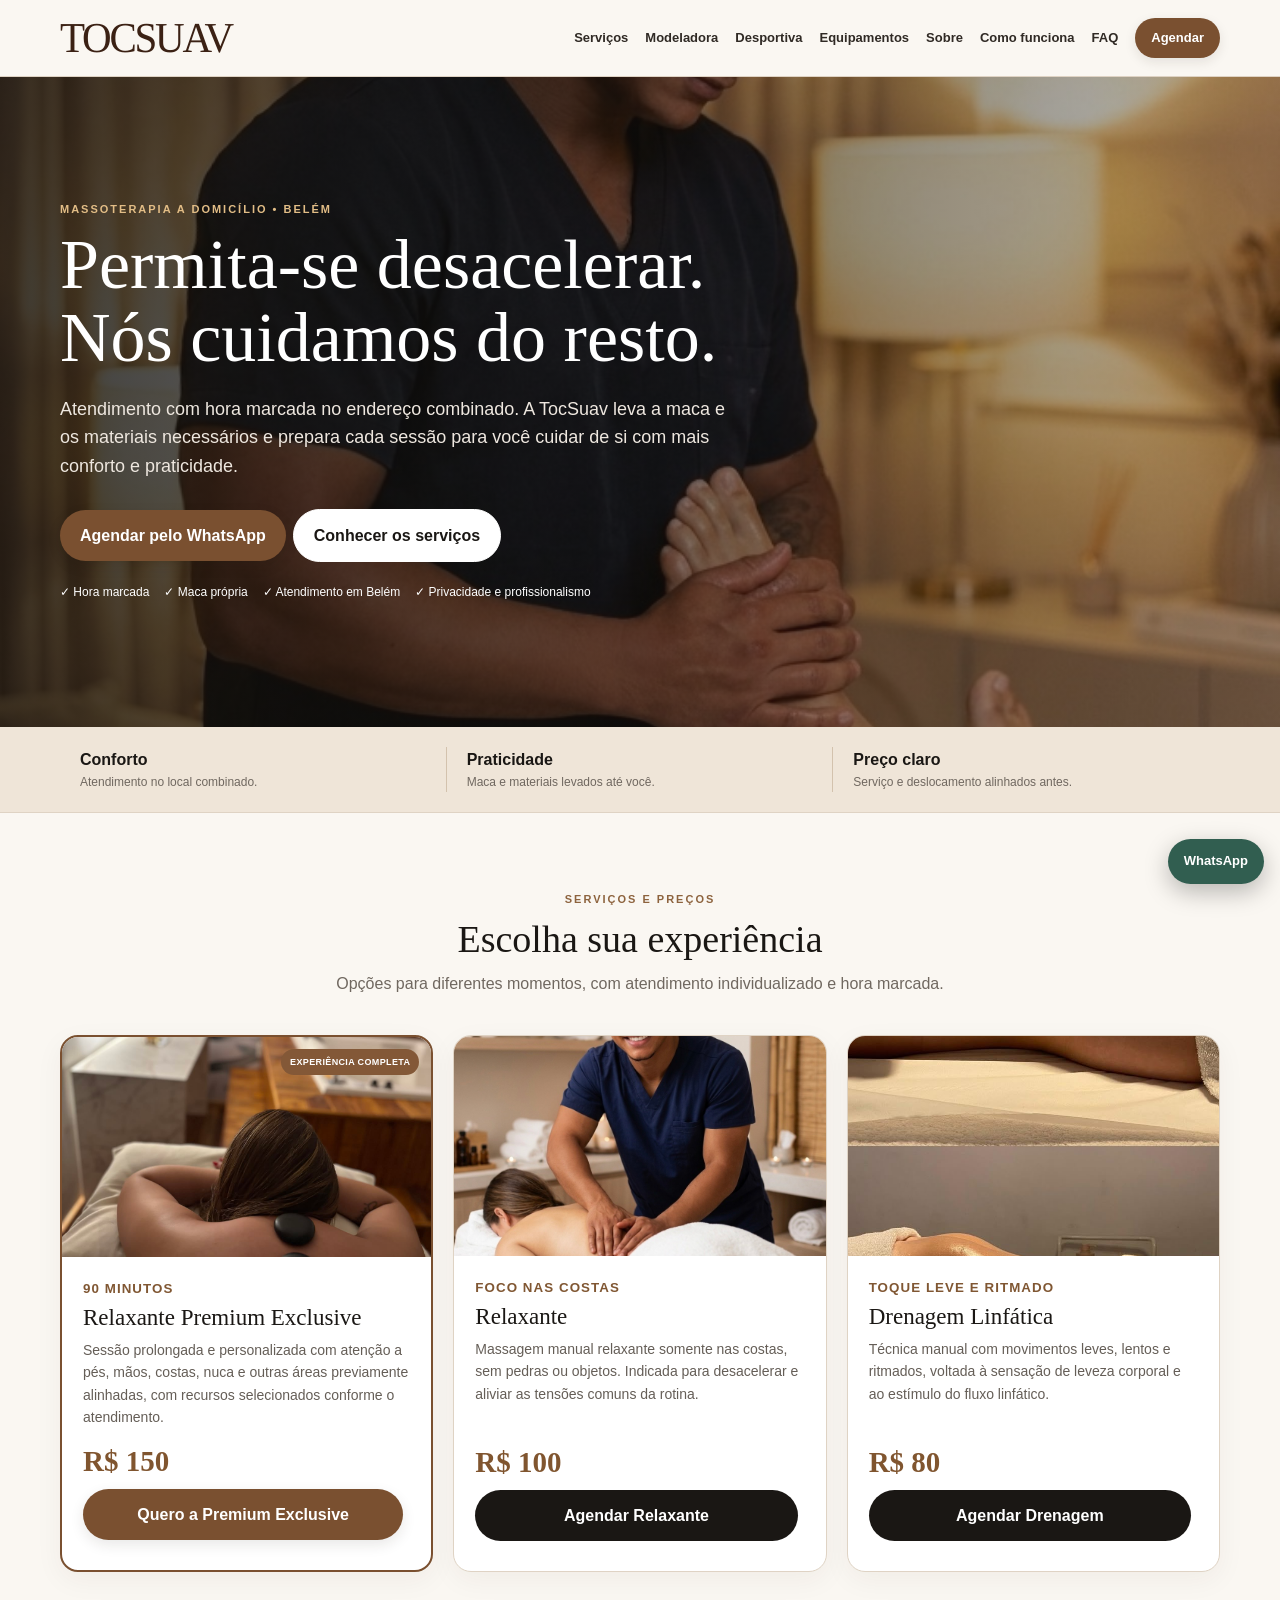
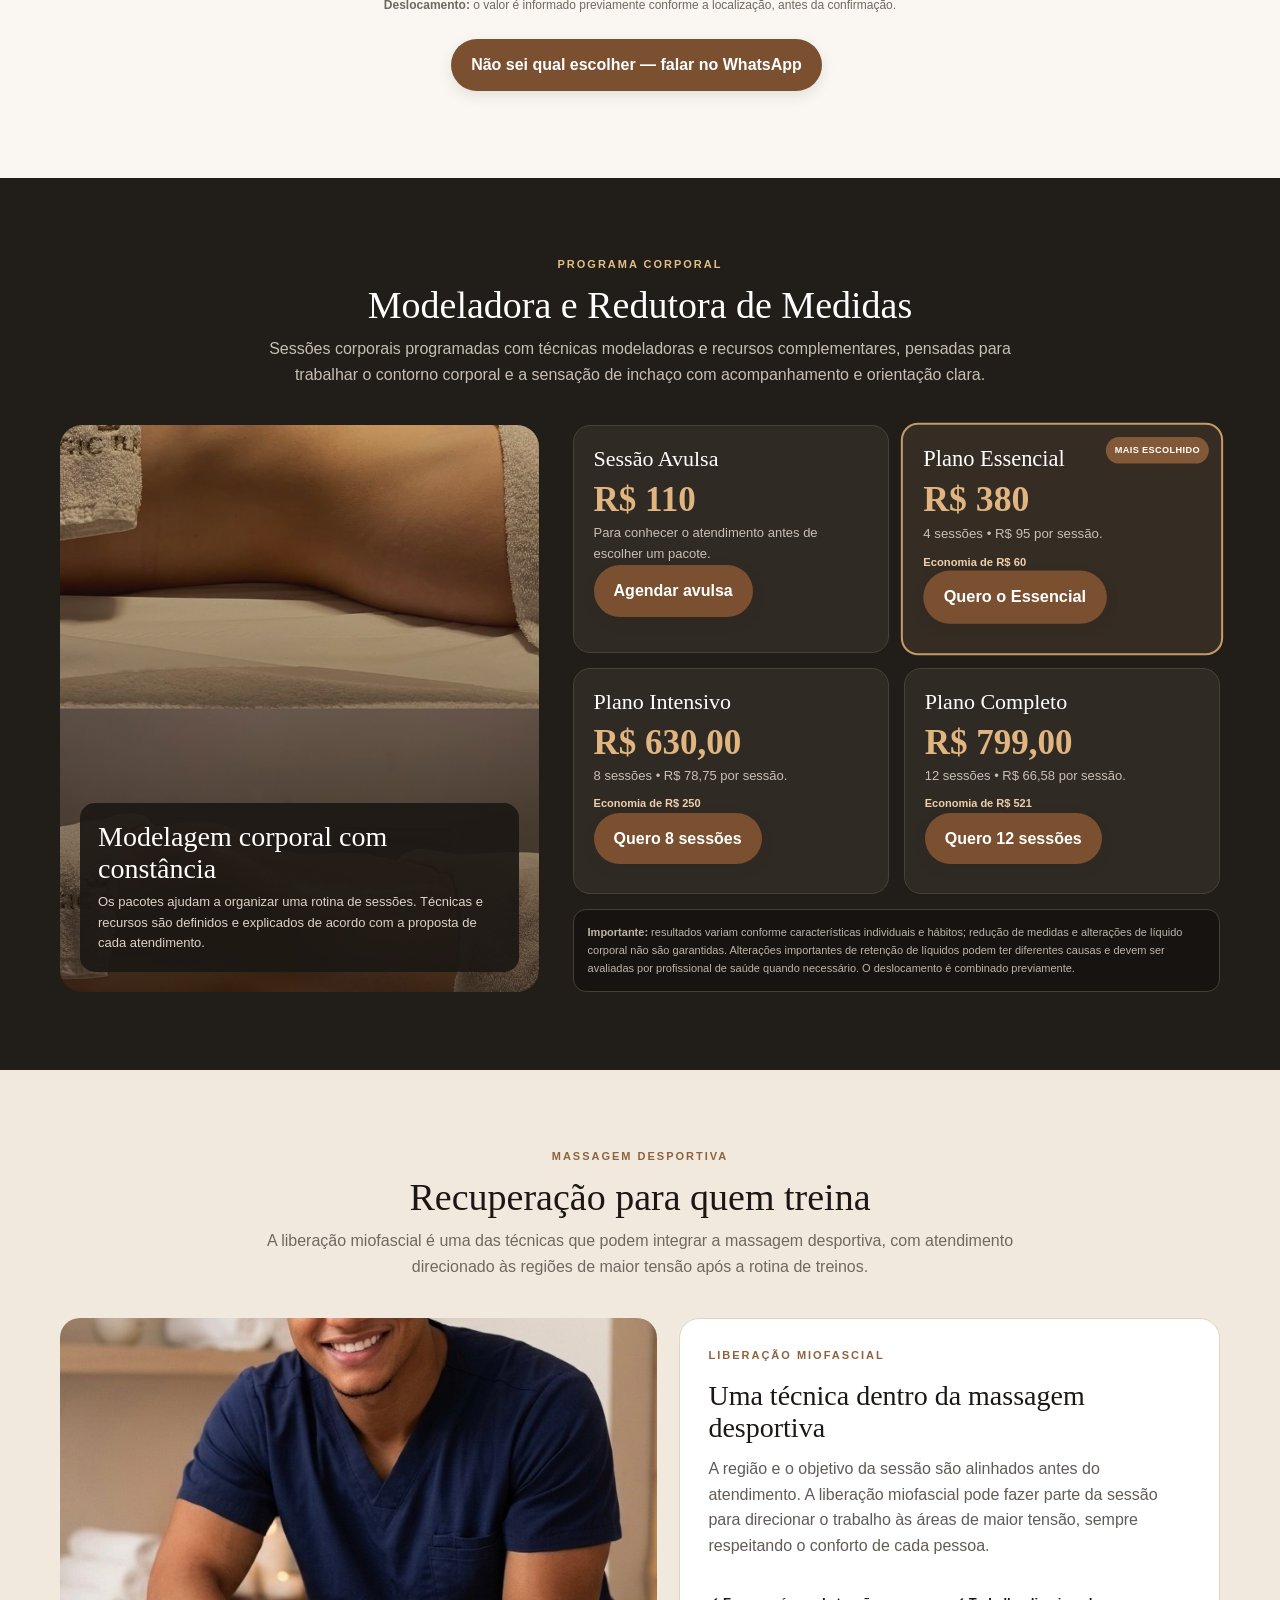
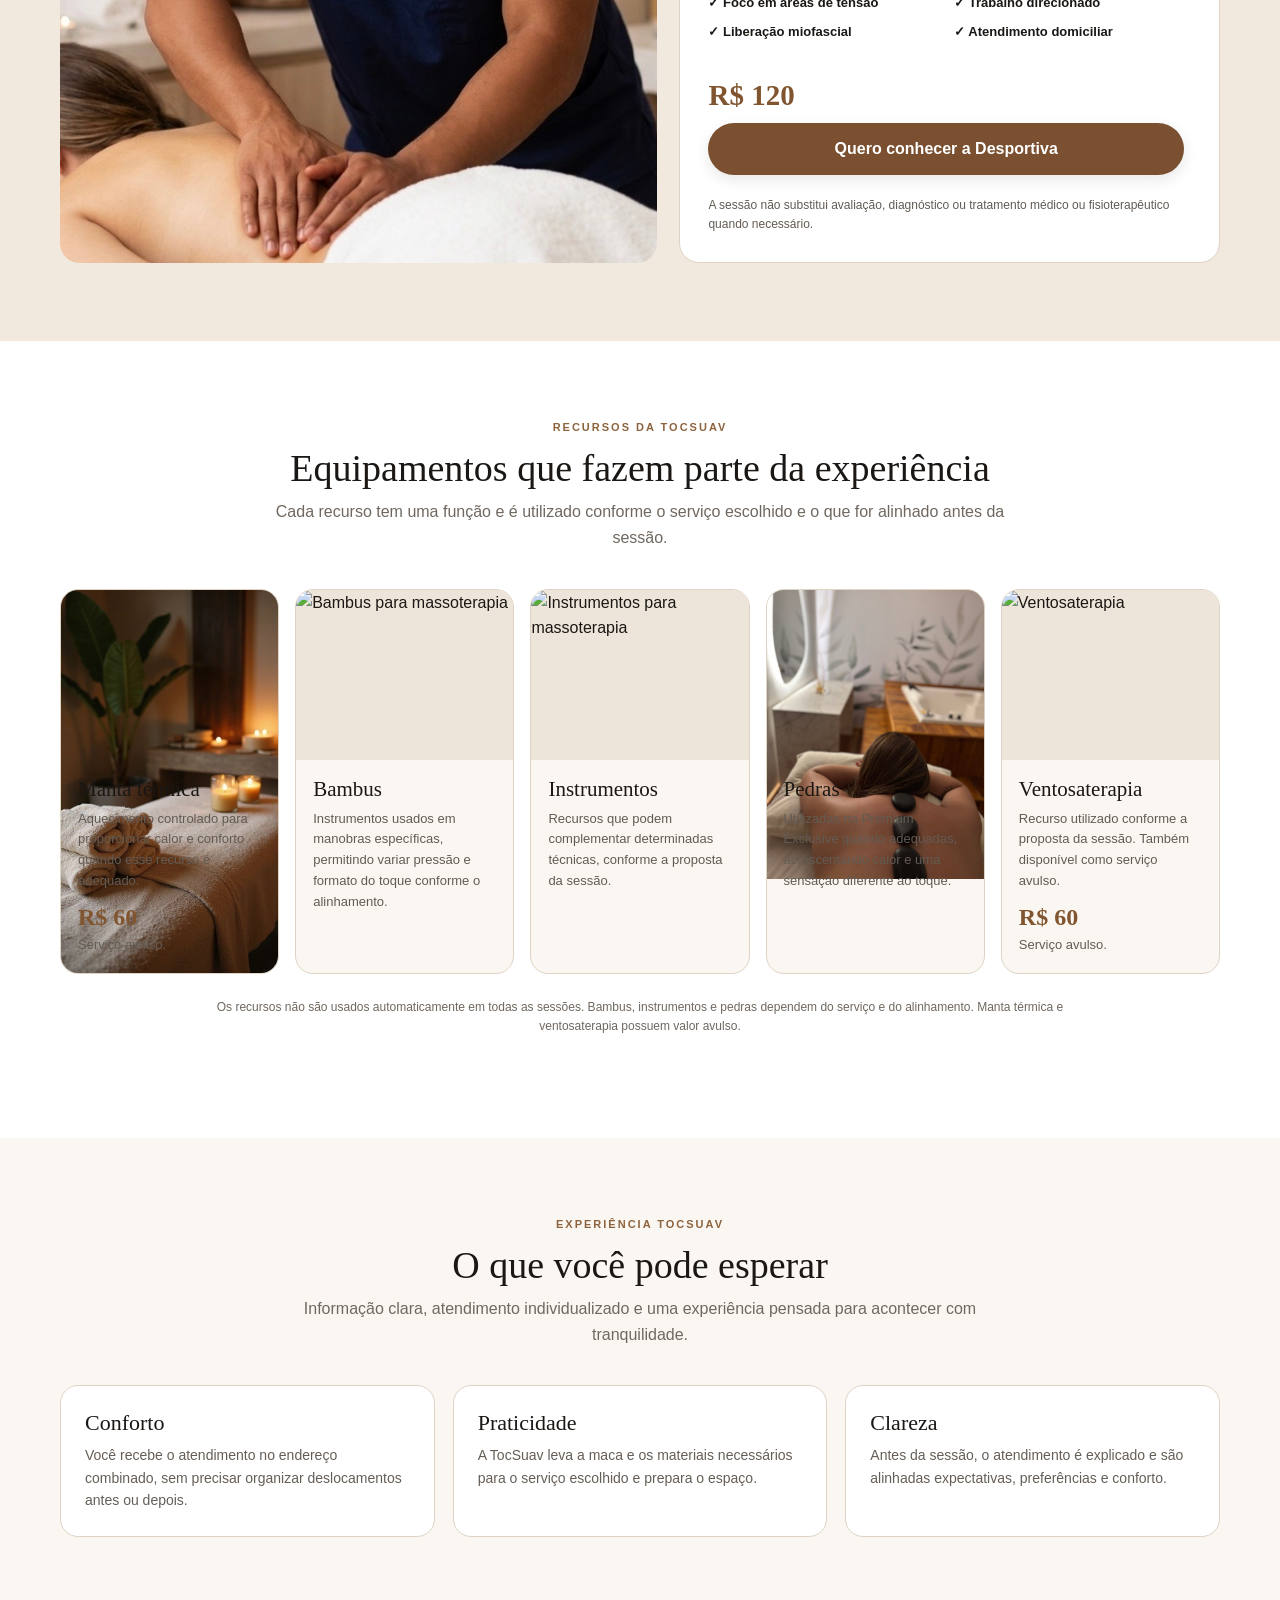
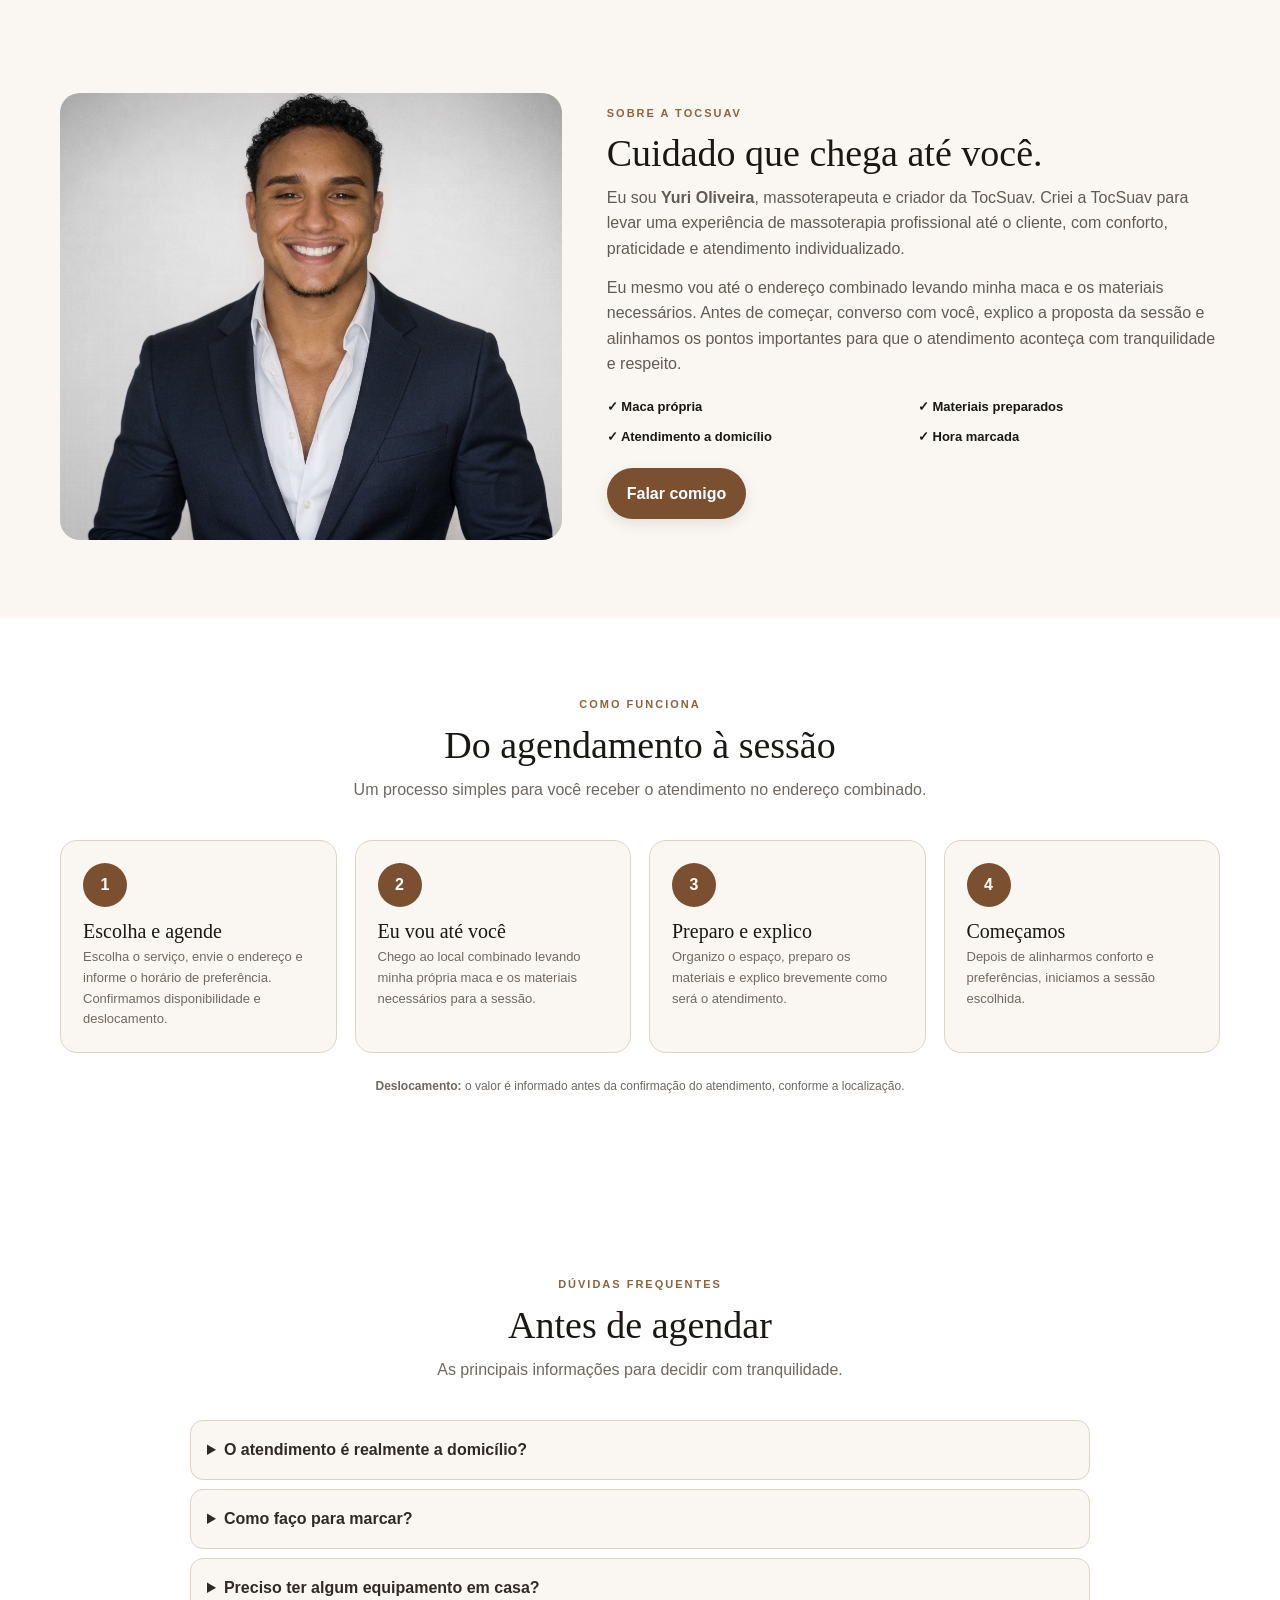
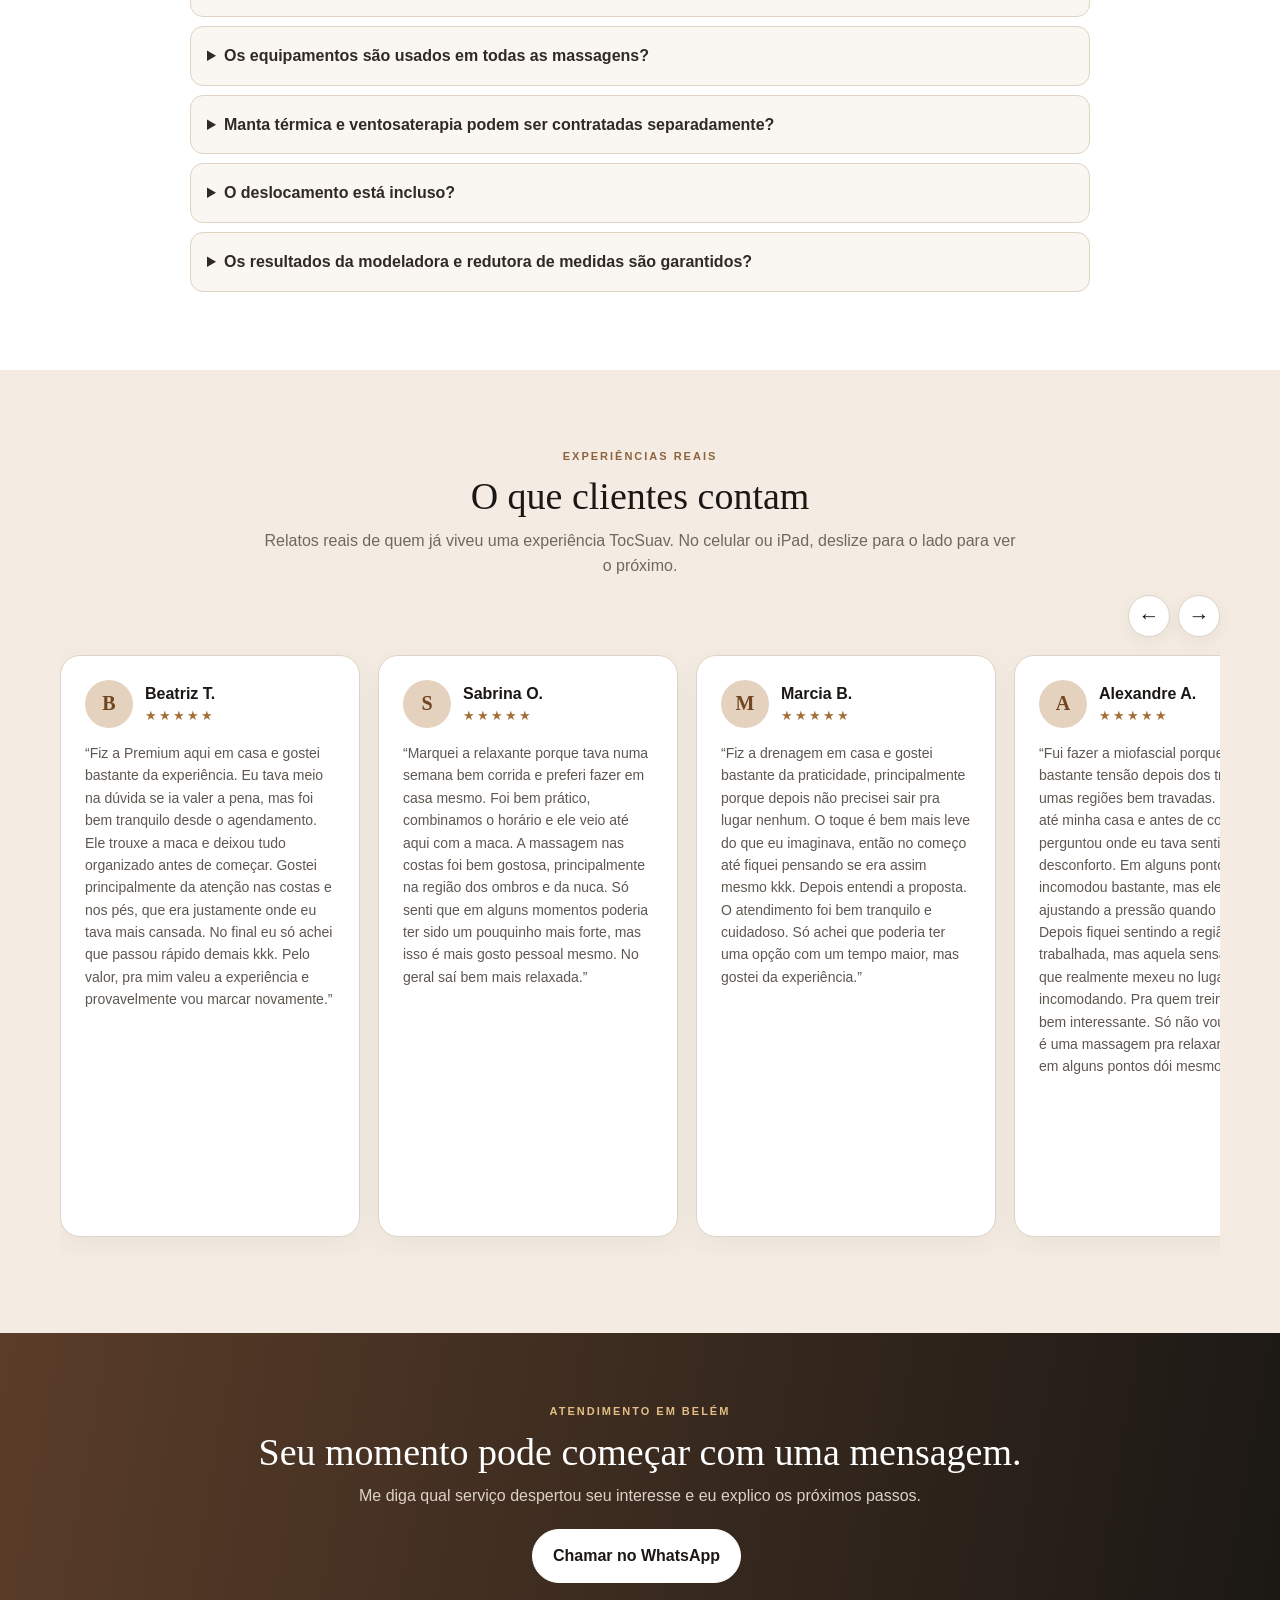
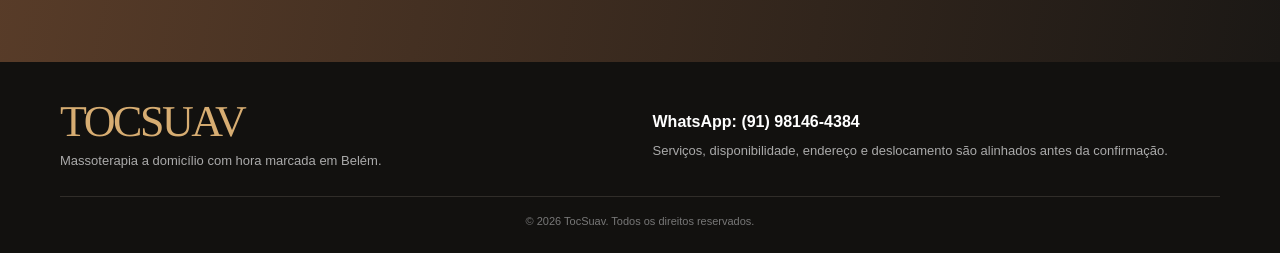
==== commit b8e66be9: "Ajusta enquadramento mobile das imagens e renomeia Relaxante Premium para Premium Exclusive" ====
--- a/index.html
+++ b/index.html
@@ -6,390 +6,59 @@
   <meta name="theme-color" content="#1a1714">
   <meta name="robots" content="index,follow">
   <title>Massoterapia a domicílio em Belém | TocSuav</title>
-  <meta name="description" content="Massoterapia a domicílio em Belém com hora marcada. Relaxante Premium, relaxante, drenagem linfática, massagem desportiva com liberação miofascial e programa modelador e redutor de medidas.">
+  <meta name="description" content="Massoterapia a domicílio em Belém com hora marcada. Relaxante Premium Exclusive, relaxante, drenagem linfática, massagem desportiva com liberação miofascial e programa modelador e redutor de medidas.">
   <link rel="canonical" href="https://tocsuav.github.io/">
   <link rel="icon" type="image/png" href="logo-tocsuav.png">
-
   <meta property="og:type" content="website">
   <meta property="og:title" content="TocSuav | Massoterapia a domicílio em Belém">
   <meta property="og:description" content="Atendimento com hora marcada no endereço combinado. A TocSuav leva maca e materiais até você.">
   <meta property="og:url" content="https://tocsuav.github.io/">
   <meta property="og:image" content="https://tocsuav.github.io/hero-massoterapia.jpeg">
-
   <link rel="stylesheet" href="style.css">
+  <style>
+    /* Enquadramento específico para telas pequenas */
+    @media (max-width: 600px) {
+      .card.premium img { object-position: center 48% !important; height: 245px; }
+      .card:not(.premium) img { height: 245px; }
+      .cards .card:nth-child(2) img { object-position: center 58%; }
+      .measure-visual {
+        min-height: 360px;
+        background-position: center 42%;
+        background-size: auto 100%;
+        background-repeat: no-repeat;
+        background-color: #30261e;
+      }
+    }
+  </style>
 </head>
 <body>
-
-  <!-- CABEÇALHO -->
-  <nav class="navbar" aria-label="Navegação principal">
-    <div class="wrap nav-inner">
-      <a href="#inicio" aria-label="TocSuav - início">
-        <img class="logo" src="logo-tocsuav.png" alt="TOCSUAV — Massagem e Bem-Estar">
-      </a>
-
-      <button class="menu-button" type="button" aria-label="Abrir menu" aria-expanded="false" aria-controls="menu-principal">
-        <span></span>
-      </button>
-
-      <div class="nav-links" id="menu-principal">
-        <a href="#servicos">Serviços</a>
-        <a href="#medidas">Modeladora</a>
-        <a href="#esportiva">Desportiva</a>
-        <a href="#equipamentos">Equipamentos</a>
-        <a href="#sobre">Sobre</a>
-        <a href="#como">Como funciona</a>
-        <a href="#faq">FAQ</a>
-        <a class="nav-cta" href="https://wa.me/5591981464384?text=Olá!%20Vi%20o%20site%20da%20TocSuav%20e%20quero%20consultar%20um%20horário." target="_blank" rel="noopener">Agendar</a>
-      </div>
+<nav class="navbar" aria-label="Navegação principal">
+  <div class="wrap nav-inner">
+    <a href="#inicio" aria-label="TocSuav - início"><img class="logo" src="logo-tocsuav.png" alt="TOCSUAV — Massagem e Bem-Estar"></a>
+    <button class="menu-button" type="button" aria-label="Abrir menu" aria-expanded="false" aria-controls="menu-principal"><span></span></button>
+    <div class="nav-links" id="menu-principal">
+      <a href="#servicos">Serviços</a><a href="#medidas">Modeladora</a><a href="#esportiva">Desportiva</a><a href="#equipamentos">Equipamentos</a><a href="#sobre">Sobre</a><a href="#como">Como funciona</a><a href="#faq">FAQ</a><a class="nav-cta" href="https://wa.me/5591981464384?text=Olá!%20Vi%20o%20site%20da%20TocSuav%20e%20quero%20consultar%20um%20horário." target="_blank" rel="noopener">Agendar</a>
     </div>
-  </nav>
-
-  <!-- HERO -->
-  <header class="hero" id="inicio">
-    <div class="wrap">
-      <div class="hero-inner">
-        <div class="eyebrow">Massoterapia a domicílio • Belém</div>
-        <h1 id="hero-title">Permita-se desacelerar. Nós cuidamos do resto.</h1>
-        <p>Atendimento com hora marcada no endereço combinado. A TocSuav leva a maca e os materiais necessários e prepara cada sessão para você cuidar de si com mais conforto e praticidade.</p>
-        <a class="btn btn-gold" href="https://wa.me/5591981464384?text=Olá!%20Quero%20agendar%20uma%20sessão%20com%20a%20TocSuav.%20Quais%20horários%20estão%20disponíveis?" target="_blank" rel="noopener">Agendar pelo WhatsApp</a>
-        <a class="btn btn-light" href="#servicos">Conhecer os serviços</a>
-        <div class="trust-row">
-          <span>✓ Hora marcada</span>
-          <span>✓ Maca própria</span>
-          <span>✓ Atendimento em Belém</span>
-          <span>✓ Privacidade e profissionalismo</span>
-        </div>
-      </div>
-    </div>
-  </header>
-
-  <!-- VANTAGENS -->
-  <section class="benefit-strip" aria-label="Vantagens do atendimento">
-    <div class="wrap benefit-strip-inner">
-      <div><strong>Conforto</strong><span>Atendimento no local combinado.</span></div>
-      <div><strong>Praticidade</strong><span>Maca e materiais levados até você.</span></div>
-      <div><strong>Preço claro</strong><span>Serviço e deslocamento alinhados antes.</span></div>
-    </div>
-  </section>
-
-  <!-- SERVIÇOS -->
-  <section class="section" id="servicos">
-    <div class="wrap">
-      <div class="section-title">
-        <div class="eyebrow">Serviços e preços</div>
-        <h2>Escolha sua experiência</h2>
-        <p>Opções para diferentes momentos, com atendimento individualizado e hora marcada.</p>
-      </div>
-
-      <div class="cards">
-        <article class="card premium">
-          <span class="flag">EXPERIÊNCIA COMPLETA</span>
-          <img src="premium-pedras.jpeg" alt="Massagem Relaxante Premium com pedras quentes" loading="lazy" style="object-position:center 70%">
-          <div class="card-body">
-            <small>90 MINUTOS</small>
-            <h3>Relaxante Premium</h3>
-            <p>Sessão prolongada e personalizada com atenção a pés, mãos, costas, nuca e outras áreas previamente alinhadas, com recursos selecionados conforme o atendimento.</p>
-            <div class="price">R$ 150</div>
-            <a class="btn btn-gold" href="https://wa.me/5591981464384?text=Olá!%20Tenho%20interesse%20na%20Relaxante%20Premium%20de%2090%20minutos%20por%20R$150." target="_blank" rel="noopener">Quero a Relaxante Premium</a>
-          </div>
-        </article>
-
-        <article class="card">
-          <img src="relaxante-costas.jpeg" alt="Massagem relaxante nas costas" loading="lazy">
-          <div class="card-body">
-            <small>FOCO NAS COSTAS</small>
-            <h3>Relaxante</h3>
-            <p>Massagem manual relaxante somente nas costas, sem pedras ou objetos. Indicada para desacelerar e aliviar as tensões comuns da rotina.</p>
-            <div class="price">R$ 100</div>
-            <a class="btn btn-dark" href="https://wa.me/5591981464384?text=Olá!%20Tenho%20interesse%20na%20Massagem%20Relaxante%20por%20R$100." target="_blank" rel="noopener">Agendar Relaxante</a>
-          </div>
-        </article>
-
-        <article class="card">
-          <img src="drenagem.jpeg" alt="Drenagem linfática" loading="lazy">
-          <div class="card-body">
-            <small>TOQUE LEVE E RITMADO</small>
-            <h3>Drenagem Linfática</h3>
-            <p>Técnica manual com movimentos leves, lentos e ritmados, voltada à sensação de leveza corporal e ao estímulo do fluxo linfático.</p>
-            <div class="price">R$ 80</div>
-            <a class="btn btn-dark" href="https://wa.me/5591981464384?text=Olá!%20Tenho%20interesse%20na%20Drenagem%20Linfática%20por%20R$80." target="_blank" rel="noopener">Agendar Drenagem</a>
-          </div>
-        </article>
-      </div>
-
-      <p class="note"><strong>Deslocamento:</strong> o valor é informado previamente conforme a localização, antes da confirmação.</p>
-      <div style="text-align:center">
-        <a class="btn btn-gold" href="https://wa.me/5591981464384?text=Olá!%20Estou%20em%20dúvida%20sobre%20qual%20serviço%20escolher.%20Pode%20me%20orientar?" target="_blank" rel="noopener">Não sei qual escolher — falar no WhatsApp</a>
-      </div>
-    </div>
-  </section>
-
-  <!-- REDUÇÃO DE MEDIDAS -->
-  <section class="section measure" id="medidas">
-    <div class="wrap">
-      <div class="section-title">
-        <div class="eyebrow">Programa corporal</div>
-        <h2>Modeladora e Redutora de Medidas</h2>
-        <p>Sessões corporais programadas com técnicas modeladoras e recursos complementares, pensadas para trabalhar o contorno corporal e a sensação de inchaço com acompanhamento e orientação clara.</p>
-      </div>
-
-      <div class="measure-grid">
-        <div class="measure-visual" role="img" aria-label="Atendimento corporal modelador e redutor de medidas">
-          <div class="measure-visual-content">
-            <h3>Modelagem corporal com constância</h3>
-            <p>Os pacotes ajudam a organizar uma rotina de sessões. Técnicas e recursos são definidos e explicados de acordo com a proposta de cada atendimento.</p>
-          </div>
-        </div>
-
-        <div class="packages">
-          <article class="package">
-            <h3>Sessão Avulsa</h3>
-            <div class="big-price">R$ 110</div>
-            <p>Para conhecer o atendimento antes de escolher um pacote.</p>
-            <a class="btn btn-gold" href="https://wa.me/5591981464384?text=Olá!%20Quero%20agendar%20uma%20sessão%20avulsa%20do%20Programa%20Modeladora%20e%20Redutora%20de%20Medidas%20por%20R$110." target="_blank" rel="noopener">Agendar avulsa</a>
-          </article>
-
-          <article class="package popular">
-            <span class="tag">MAIS ESCOLHIDO</span>
-            <h3>Plano Essencial</h3>
-            <div class="big-price">R$ 380</div>
-            <p>4 sessões • R$ 95 por sessão.</p>
-            <span class="saving">Economia de R$ 60</span>
-            <a class="btn btn-gold" href="https://wa.me/5591981464384?text=Olá!%20Quero%20o%20Plano%20Essencial%20de%204%20sessões%20por%20R$380." target="_blank" rel="noopener">Quero o Essencial</a>
-          </article>
-
-          <article class="package">
-            <h3>Plano Intensivo</h3>
-            <div class="big-price">R$ 630,00</div>
-            <p>8 sessões • R$ 78,75 por sessão.</p>
-            <span class="saving">Economia de R$ 250</span>
-            <a class="btn btn-gold" href="https://wa.me/5591981464384?text=Olá!%20Quero%20o%20Plano%20Intensivo%20de%208%20sessões%20por%20R$630." target="_blank" rel="noopener">Quero 8 sessões</a>
-          </article>
-
-          <article class="package">
-            <h3>Plano Completo</h3>
-            <div class="big-price">R$ 799,00</div>
-            <p>12 sessões • R$ 66,58 por sessão.</p>
-            <span class="saving">Economia de R$ 521</span>
-            <a class="btn btn-gold" href="https://wa.me/5591981464384?text=Olá!%20Quero%20o%20Plano%20Completo%20de%2012%20sessões%20por%20R$799." target="_blank" rel="noopener">Quero 12 sessões</a>
-          </article>
-
-          <div class="warning"><strong>Importante:</strong> resultados variam conforme características individuais e hábitos; redução de medidas e alterações de líquido corporal não são garantidas. Alterações importantes de retenção de líquidos podem ter diferentes causas e devem ser avaliadas por profissional de saúde quando necessário. O deslocamento é combinado previamente.</div>
-        </div>
-      </div>
-    </div>
-  </section>
-
-  <!-- MIOFASCIAL -->
-  <section class="section sports" id="esportiva">
-    <div class="wrap">
-      <div class="section-title">
-        <div class="eyebrow">Massagem desportiva</div>
-        <h2>Recuperação para quem treina</h2>
-        <p>A liberação miofascial é uma das técnicas que podem integrar a massagem desportiva, com atendimento direcionado às regiões de maior tensão após a rotina de treinos.</p>
-      </div>
-
-      <div class="sports-grid">
-        <div class="sports-photo">
-          <img src="relaxante-costas.jpeg" alt="Massagem desportiva e liberação miofascial" loading="lazy">
-        </div>
-
-        <div class="sports-copy">
-          <div class="eyebrow">Liberação miofascial</div>
-          <h3>Uma técnica dentro da massagem desportiva</h3>
-          <p>A região e o objetivo da sessão são alinhados antes do atendimento. A liberação miofascial pode fazer parte da sessão para direcionar o trabalho às áreas de maior tensão, sempre respeitando o conforto de cada pessoa.</p>
-          <div class="checks">
-            <span>✓ Foco em áreas de tensão</span>
-            <span>✓ Trabalho direcionado</span>
-            <span>✓ Liberação miofascial</span>
-            <span>✓ Atendimento domiciliar</span>
-          </div>
-          <div class="price">R$ 120</div>
-          <a class="btn btn-gold" href="https://wa.me/5591981464384?text=Olá!%20Tenho%20interesse%20na%20Massagem%20Desportiva%20com%20Liberação%20Miofascial%20por%20R$120." target="_blank" rel="noopener">Quero conhecer a Desportiva</a>
-          <p class="note" style="text-align:left;margin:12px 0 0">A sessão não substitui avaliação, diagnóstico ou tratamento médico ou fisioterapêutico quando necessário.</p>
-        </div>
-      </div>
-    </div>
-  </section>
-
-  <!-- EQUIPAMENTOS -->
-  <section class="section equipment" id="equipamentos">
-    <div class="wrap">
-      <div class="section-title">
-        <div class="eyebrow">Recursos da TocSuav</div>
-        <h2>Equipamentos que fazem parte da experiência</h2>
-        <p>Cada recurso tem uma função e é utilizado conforme o serviço escolhido e o que for alinhado antes da sessão.</p>
-      </div>
-
-      <div class="equipment-grid">
-        <article class="equipment-card">
-          <div class="equipment-visual"><img src="manta-termica.jpeg" alt="Manta térmica" loading="lazy"></div>
-          <div class="equipment-body">
-            <h3>Manta térmica</h3>
-            <p>Aquecimento controlado para proporcionar calor e conforto quando esse recurso é adequado.</p>
-            <div class="price">R$ 60</div>
-            <p>Serviço avulso.</p>
-          </div>
-        </article>
-
-        <article class="equipment-card">
-          <div class="equipment-visual" aria-hidden="true">
-            <svg viewBox="0 0 300 220"><rect width="300" height="220" fill="#eee5da"/><g stroke="#8b633d" stroke-width="18" stroke-linecap="round"><path d="M55 185L235 35"/><path d="M105 205L255 55"/><path d="M25 155L205 5"/></g><g stroke="#b58a56" stroke-width="4"><path d="M80 155l10 10M115 125l10 10M150 95l10 10M185 65l10 10"/><path d="M125 170l10 10M155 140l10 10M185 110l10 10M215 80l10 10"/></g></svg>
-          </div>
-          <div class="equipment-body"><h3>Bambus</h3><p>Instrumentos usados em manobras específicas, permitindo variar pressão e formato do toque conforme o alinhamento.</p></div>
-        </article>
-
-        <article class="equipment-card">
-          <div class="equipment-visual" aria-hidden="true">
-            <svg viewBox="0 0 300 220"><rect width="300" height="220" fill="#eee5da"/><g fill="none" stroke="#8b633d" stroke-width="10" stroke-linecap="round"><path d="M45 175L120 55"/><path d="M125 180L150 45"/><path d="M205 175L175 65"/></g><circle cx="120" cy="50" r="20" fill="#b58a56"/><circle cx="150" cy="40" r="18" fill="#b58a56"/><circle cx="175" cy="60" r="16" fill="#b58a56"/></svg>
-          </div>
-          <div class="equipment-body"><h3>Instrumentos</h3><p>Recursos que podem complementar determinadas técnicas, conforme a proposta da sessão.</p></div>
-        </article>
-
-        <article class="equipment-card">
-          <div class="equipment-visual"><img src="premium-pedras.jpeg" alt="Pedras utilizadas na massagem Premium" loading="lazy"></div>
-          <div class="equipment-body"><h3>Pedras</h3><p>Utilizadas na Premium quando adequadas, acrescentando calor e uma sensação diferente ao toque.</p></div>
-        </article>
-
-        <article class="equipment-card">
-          <div class="equipment-visual" aria-hidden="true">
-            <svg viewBox="0 0 300 220"><rect width="300" height="220" fill="#eee5da"/><g fill="#c9a171" fill-opacity=".55" stroke="#80552f" stroke-width="5"><circle cx="75" cy="110" r="34"/><circle cx="150" cy="88" r="34"/><circle cx="225" cy="120" r="34"/></g><path d="M60 110h30M135 88h30M210 120h30" stroke="#80552f" stroke-width="5"/></svg>
-          </div>
-          <div class="equipment-body"><h3>Ventosaterapia</h3><p>Recurso utilizado conforme a proposta da sessão. Também disponível como serviço avulso.</p><div class="price">R$ 60</div><p>Serviço avulso.</p></div>
-        </article>
-      </div>
-
-      <p class="note">Os recursos não são usados automaticamente em todas as sessões. Bambus, instrumentos e pedras dependem do serviço e do alinhamento. Manta térmica e ventosaterapia possuem valor avulso.</p>
-    </div>
-  </section>
-
-  <!-- DIFERENCIAIS -->
-  <section class="section" id="experiencia">
-    <div class="wrap">
-      <div class="section-title">
-        <div class="eyebrow">Experiência TocSuav</div>
-        <h2>O que você pode esperar</h2>
-        <p>Informação clara, atendimento individualizado e uma experiência pensada para acontecer com tranquilidade.</p>
-      </div>
-
-      <div class="experience-grid">
-        <article class="experience-card"><h3>Conforto</h3><p>Você recebe o atendimento no endereço combinado, sem precisar organizar deslocamentos antes ou depois.</p></article>
-        <article class="experience-card"><h3>Praticidade</h3><p>A TocSuav leva a maca e os materiais necessários para o serviço escolhido e prepara o espaço.</p></article>
-        <article class="experience-card"><h3>Clareza</h3><p>Antes da sessão, o atendimento é explicado e são alinhadas expectativas, preferências e conforto.</p></article>
-      </div>
-    </div>
-  </section>
-
-  <!-- SOBRE -->
-  <section class="section" id="sobre">
-    <div class="wrap about">
-      <div class="about-photo"><img src="profissional.jpeg" alt="Massoterapeuta TocSuav" loading="lazy"></div>
-
-      <div class="about-copy">
-        <div class="eyebrow">Sobre a TocSuav</div>
-        <h2>Cuidado que chega até você.</h2>
-        <p>Eu sou <strong>Yuri Oliveira</strong>, massoterapeuta e criador da TocSuav. Criei a TocSuav para levar uma experiência de massoterapia profissional até o cliente, com conforto, praticidade e atendimento individualizado.</p>
-        <p>Eu mesmo vou até o endereço combinado levando minha maca e os materiais necessários. Antes de começar, converso com você, explico a proposta da sessão e alinhamos os pontos importantes para que o atendimento aconteça com tranquilidade e respeito.</p>
-        <div class="checks">
-          <span>✓ Maca própria</span>
-          <span>✓ Materiais preparados</span>
-          <span>✓ Atendimento a domicílio</span>
-          <span>✓ Hora marcada</span>
-        </div>
-        <a class="btn btn-gold" href="https://wa.me/5591981464384?text=Olá!%20Quero%20tirar%20uma%20dúvida%20sobre%20o%20atendimento%20da%20TocSuav." target="_blank" rel="noopener">Falar comigo</a>
-      </div>
-    </div>
-  </section>
-
-  <!-- COMO FUNCIONA -->
-  <section class="section how" id="como">
-    <div class="wrap">
-      <div class="section-title">
-        <div class="eyebrow">Como funciona</div>
-        <h2>Do agendamento à sessão</h2>
-        <p>Um processo simples para você receber o atendimento no endereço combinado.</p>
-      </div>
-
-      <div class="steps">
-        <article class="step"><div class="step-number">1</div><h3>Escolha e agende</h3><p>Escolha o serviço, envie o endereço e informe o horário de preferência. Confirmamos disponibilidade e deslocamento.</p></article>
-        <article class="step"><div class="step-number">2</div><h3>Eu vou até você</h3><p>Chego ao local combinado levando minha própria maca e os materiais necessários para a sessão.</p></article>
-        <article class="step"><div class="step-number">3</div><h3>Preparo e explico</h3><p>Organizo o espaço, preparo os materiais e explico brevemente como será o atendimento.</p></article>
-        <article class="step"><div class="step-number">4</div><h3>Começamos</h3><p>Depois de alinharmos conforto e preferências, iniciamos a sessão escolhida.</p></article>
-      </div>
-
-      <p class="note"><strong>Deslocamento:</strong> o valor é informado antes da confirmação do atendimento, conforme a localização.</p>
-    </div>
-  </section>
-
-  <!-- FAQ -->
-  <section class="section faq" id="faq">
-    <div class="wrap">
-      <div class="section-title">
-        <div class="eyebrow">Dúvidas frequentes</div>
-        <h2>Antes de agendar</h2>
-        <p>As principais informações para decidir com tranquilidade.</p>
-      </div>
-
-      <div class="faq-list">
-        <details class="faq-item"><summary>O atendimento é realmente a domicílio?</summary><p>Sim. A sessão acontece no endereço combinado em Belém. A TocSuav leva a maca e os materiais necessários.</p></details>
-        <details class="faq-item"><summary>Como faço para marcar?</summary><p>Chame pelo WhatsApp, informe o serviço e envie sua localização. Disponibilidade e deslocamento são alinhados antes da confirmação.</p></details>
-        <details class="faq-item"><summary>Preciso ter algum equipamento em casa?</summary><p>Não. A TocSuav leva a maca e os materiais. Você só precisa disponibilizar um espaço adequado para o atendimento.</p></details>
-        <details class="faq-item"><summary>Os equipamentos são usados em todas as massagens?</summary><p>Não. Cada recurso tem uma função e é utilizado conforme o serviço contratado e o que for alinhado antes da sessão.</p></details>
-        <details class="faq-item"><summary>Manta térmica e ventosaterapia podem ser contratadas separadamente?</summary><p>Sim. Cada uma tem valor avulso de R$ 60 e também pode ser utilizada quando fizer sentido dentro de determinados atendimentos.</p></details>
-        <details class="faq-item"><summary>O deslocamento está incluso?</summary><p>O valor é informado separadamente conforme a localização e combinado antes da confirmação.</p></details>
-        <details class="faq-item"><summary>Os resultados da modeladora e redutora de medidas são garantidos?</summary><p>Não. Os resultados variam conforme características individuais e hábitos, e o atendimento não substitui avaliação de saúde quando necessária.</p></details>
-      </div>
-    </div>
-  </section>
-
-  <!-- COMENTÁRIOS -->
-  <section class="section testimonial" id="depoimentos">
-    <div class="wrap testimonial-wrap">
-      <div class="section-title">
-        <div class="eyebrow">Experiências reais</div>
-        <h2>O que clientes contam</h2>
-        <p>Relatos reais de quem já viveu uma experiência TocSuav. No celular ou iPad, deslize para o lado para ver o próximo.</p>
-      </div>
-      <div class="testimonial-controls" aria-label="Navegação dos comentários">
-        <button class="testimonial-arrow prev" type="button" aria-label="Comentário anterior">←</button>
-        <button class="testimonial-arrow next" type="button" aria-label="Próximo comentário">→</button>
-      </div>
-      <div class="testimonial-track" tabindex="0" aria-label="Comentários de clientes">
-        <article class="testimonial-card"><div class="testimonial-top"><div class="avatar">B</div><div><div class="testimonial-name">Beatriz T.</div><div class="stars" aria-label="5 estrelas">★★★★★</div></div></div><blockquote>“Fiz a Premium aqui em casa e gostei bastante da experiência. Eu tava meio na dúvida se ia valer a pena, mas foi bem tranquilo desde o agendamento. Ele trouxe a maca e deixou tudo organizado antes de começar. Gostei principalmente da atenção nas costas e nos pés, que era justamente onde eu tava mais cansada. No final eu só achei que passou rápido demais kkk. Pelo valor, pra mim valeu a experiência e provavelmente vou marcar novamente.”</blockquote></article>
-        <article class="testimonial-card"><div class="testimonial-top"><div class="avatar">S</div><div><div class="testimonial-name">Sabrina O.</div><div class="stars" aria-label="5 estrelas">★★★★★</div></div></div><blockquote>“Marquei a relaxante porque tava numa semana bem corrida e preferi fazer em casa mesmo. Foi bem prático, combinamos o horário e ele veio até aqui com a maca. A massagem nas costas foi bem gostosa, principalmente na região dos ombros e da nuca. Só senti que em alguns momentos poderia ter sido um pouquinho mais forte, mas isso é mais gosto pessoal mesmo. No geral saí bem mais relaxada.”</blockquote></article>
-        <article class="testimonial-card"><div class="testimonial-top"><div class="avatar">M</div><div><div class="testimonial-name">Marcia B.</div><div class="stars" aria-label="5 estrelas">★★★★★</div></div></div><blockquote>“Fiz a drenagem em casa e gostei bastante da praticidade, principalmente porque depois não precisei sair pra lugar nenhum. O toque é bem mais leve do que eu imaginava, então no começo até fiquei pensando se era assim mesmo kkk. Depois entendi a proposta. O atendimento foi bem tranquilo e cuidadoso. Só achei que poderia ter uma opção com um tempo maior, mas gostei da experiência.”</blockquote></article>
-        <article class="testimonial-card"><div class="testimonial-top"><div class="avatar">A</div><div><div class="testimonial-name">Alexandre A.</div><div class="stars" aria-label="5 estrelas">★★★★★</div></div></div><blockquote>“Fui fazer a miofascial porque tava com bastante tensão depois dos treinos e umas regiões bem travadas. Ele veio até minha casa e antes de começar perguntou onde eu tava sentindo mais desconforto. Em alguns pontos incomodou bastante, mas ele foi ajustando a pressão quando eu falava. Depois fiquei sentindo a região trabalhada, mas aquela sensação de que realmente mexeu no lugar que tava incomodando. Pra quem treina, achei bem interessante. Só não vou dizer que é uma massagem pra relaxar porque em alguns pontos dói mesmo 😂.”</blockquote></article>
-        <article class="testimonial-card"><div class="testimonial-top"><div class="avatar">B</div><div><div class="testimonial-name">Bruna</div><div class="stars" aria-label="5 estrelas">★★★★★</div></div></div><blockquote>“Eu tava há algumas semanas com as costas bem pesadas por causa da rotina e comecei fazendo uma sessão pra ver como seria. Como gostei do atendimento e achei bem mais prático ele vir até minha casa, acabei pegando o pacote de 4 sessões. Pra mim foi a melhor escolha, porque consegui organizar os horários e não ficou aquela coisa de fazer uma vez e depois esquecer. Fui percebendo que a cada sessão eu já chegava mais tranquila e sabia o que esperar. No final das quatro, senti que valeu bem mais a pena do que ficar marcando uma por uma. Só no primeiro atendimento achei que poderia ter sido um pouco mais firme em alguns pontos, mas depois fui conversando e ele foi ajustando. Já estou pensando em pegar outro pacote.”</blockquote></article>
-      </div>
-    </div>
-  </section>
-
-  <!-- CTA FINAL -->
-  <section class="cta">
-    <div class="wrap">
-      <div class="eyebrow">Atendimento em Belém</div>
-      <h2>Seu momento pode começar com uma mensagem.</h2>
-      <p>Me diga qual serviço despertou seu interesse e eu explico os próximos passos.</p>
-      <a class="btn btn-light" href="https://wa.me/5591981464384?text=Olá!%20Vi%20o%20site%20da%20TocSuav%20e%20quero%20consultar%20os%20horários%20disponíveis." target="_blank" rel="noopener">Chamar no WhatsApp</a>
-    </div>
-  </section>
-
-  <a class="whatsapp-float" href="https://wa.me/5591981464384?text=Olá!%20Vi%20o%20site%20da%20TocSuav%20e%20quero%20agendar%20uma%20sessão." target="_blank" rel="noopener" aria-label="Agendar pelo WhatsApp">WhatsApp</a>
-
-  <!-- RODAPÉ -->
-  <footer>
-    <div class="wrap footer-grid">
-      <div>
-        <img class="footer-logo" src="logo-tocsuav.png" alt="TOCSUAV">
-        <p>Massoterapia a domicílio com hora marcada em Belém.</p>
-      </div>
-      <div>
-        <strong>WhatsApp: (91) 98146-4384</strong>
-        <p>Serviços, disponibilidade, endereço e deslocamento são alinhados antes da confirmação.</p>
-      </div>
-    </div>
-    <div class="wrap copyright">© 2026 TocSuav. Todos os direitos reservados.</div>
-  </footer>
-  <script src="script.js" defer></script>
+  </div>
+</nav>
+<header class="hero" id="inicio"><div class="wrap"><div class="hero-inner"><div class="eyebrow">Massoterapia a domicílio • Belém</div><h1 id="hero-title">Permita-se desacelerar. Nós cuidamos do resto.</h1><p>Atendimento com hora marcada no endereço combinado. A TocSuav leva a maca e os materiais necessários e prepara cada sessão para você cuidar de si com mais conforto e praticidade.</p><a class="btn btn-gold" href="https://wa.me/5591981464384?text=Olá!%20Quero%20agendar%20uma%20sessão%20com%20a%20TocSuav.%20Quais%20horários%20estão%20disponíveis?" target="_blank" rel="noopener">Agendar pelo WhatsApp</a><a class="btn btn-light" href="#servicos">Conhecer os serviços</a><div class="trust-row"><span>✓ Hora marcada</span><span>✓ Maca própria</span><span>✓ Atendimento em Belém</span><span>✓ Privacidade e profissionalismo</span></div></div></div></header>
+<section class="benefit-strip" aria-label="Vantagens do atendimento"><div class="wrap benefit-strip-inner"><div><strong>Conforto</strong><span>Atendimento no local combinado.</span></div><div><strong>Praticidade</strong><span>Maca e materiais levados até você.</span></div><div><strong>Preço claro</strong><span>Serviço e deslocamento alinhados antes.</span></div></div></section>
+<section class="section" id="servicos"><div class="wrap"><div class="section-title"><div class="eyebrow">Serviços e preços</div><h2>Escolha sua experiência</h2><p>Opções para diferentes momentos, com atendimento individualizado e hora marcada.</p></div><div class="cards">
+<article class="card premium"><span class="flag">EXPERIÊNCIA COMPLETA</span><img src="premium-pedras.jpeg" alt="Massagem Relaxante Premium Exclusive com pedras quentes" loading="lazy"><div class="card-body"><small>90 MINUTOS</small><h3>Relaxante Premium Exclusive</h3><p>Sessão prolongada e personalizada com atenção a pés, mãos, costas, nuca e outras áreas previamente alinhadas, com recursos selecionados conforme o atendimento.</p><div class="price">R$ 150</div><a class="btn btn-gold" href="https://wa.me/5591981464384?text=Olá!%20Tenho%20interesse%20na%20Relaxante%20Premium%20Exclusive%20de%2090%20minutos%20por%20R$150." target="_blank" rel="noopener">Quero a Premium Exclusive</a></div></article>
+<article class="card"><img src="relaxante-costas.jpeg" alt="Massagem relaxante nas costas" loading="lazy"><div class="card-body"><small>FOCO NAS COSTAS</small><h3>Relaxante</h3><p>Massagem manual relaxante somente nas costas, sem pedras ou objetos. Indicada para desacelerar e aliviar as tensões comuns da rotina.</p><div class="price">R$ 100</div><a class="btn btn-dark" href="https://wa.me/5591981464384?text=Olá!%20Tenho%20interesse%20na%20Massagem%20Relaxante%20por%20R$100." target="_blank" rel="noopener">Agendar Relaxante</a></div></article>
+<article class="card"><img src="drenagem.jpeg" alt="Drenagem linfática" loading="lazy"><div class="card-body"><small>TOQUE LEVE E RITMADO</small><h3>Drenagem Linfática</h3><p>Técnica manual com movimentos leves, lentos e ritmados, voltada à sensação de leveza corporal e ao estímulo do fluxo linfático.</p><div class="price">R$ 80</div><a class="btn btn-dark" href="https://wa.me/5591981464384?text=Olá!%20Tenho%20interesse%20na%20Drenagem%20Linfática%20por%20R$80." target="_blank" rel="noopener">Agendar Drenagem</a></div></article>
+</div><p class="note"><strong>Deslocamento:</strong> o valor é informado previamente conforme a localização, antes da confirmação.</p><div style="text-align:center"><a class="btn btn-gold" href="https://wa.me/5591981464384?text=Olá!%20Estou%20em%20dúvida%20sobre%20qual%20serviço%20escolher.%20Pode%20me%20orientar?" target="_blank" rel="noopener">Não sei qual escolher — falar no WhatsApp</a></div></div></section>
+<section class="section measure" id="medidas"><div class="wrap"><div class="section-title"><div class="eyebrow">Programa corporal</div><h2>Modeladora e Redutora de Medidas</h2><p>Sessões corporais programadas com técnicas modeladoras e recursos complementares, pensadas para trabalhar o contorno corporal e a sensação de inchaço com acompanhamento e orientação clara.</p></div><div class="measure-grid"><div class="measure-visual" role="img" aria-label="Atendimento corporal modelador e redutor de medidas"><div class="measure-visual-content"><h3>Modelagem corporal com constância</h3><p>Os pacotes ajudam a organizar uma rotina de sessões. Técnicas e recursos são definidos e explicados de acordo com a proposta de cada atendimento.</p></div></div><div class="packages"><article class="package"><h3>Sessão Avulsa</h3><div class="big-price">R$ 110</div><p>Para conhecer o atendimento antes de escolher um pacote.</p><a class="btn btn-gold" href="https://wa.me/5591981464384?text=Olá!%20Quero%20agendar%20uma%20sessão%20avulsa%20do%20Programa%20Modeladora%20e%20Redutora%20de%20Medidas%20por%20R$110." target="_blank" rel="noopener">Agendar avulsa</a></article><article class="package popular"><span class="tag">MAIS ESCOLHIDO</span><h3>Plano Essencial</h3><div class="big-price">R$ 380</div><p>4 sessões • R$ 95 por sessão.</p><span class="saving">Economia de R$ 60</span><a class="btn btn-gold" href="https://wa.me/5591981464384?text=Olá!%20Quero%20o%20Plano%20Essencial%20de%204%20sessões%20por%20R$380." target="_blank" rel="noopener">Quero o Essencial</a></article><article class="package"><h3>Plano Intensivo</h3><div class="big-price">R$ 630,00</div><p>8 sessões • R$ 78,75 por sessão.</p><span class="saving">Economia de R$ 250</span><a class="btn btn-gold" href="https://wa.me/5591981464384?text=Olá!%20Quero%20o%20Plano%20Intensivo%20de%208%20sessões%20por%20R$630." target="_blank" rel="noopener">Quero 8 sessões</a></article><article class="package"><h3>Plano Completo</h3><div class="big-price">R$ 799,00</div><p>12 sessões • R$ 66,58 por sessão.</p><span class="saving">Economia de R$ 521</span><a class="btn btn-gold" href="https://wa.me/5591981464384?text=Olá!%20Quero%20o%20Plano%20Completo%20de%2012%20sessões%20por%20R$799." target="_blank" rel="noopener">Quero 12 sessões</a></article><div class="warning"><strong>Importante:</strong> resultados variam conforme características individuais e hábitos; redução de medidas e alterações de líquido corporal não são garantidas. Alterações importantes de retenção de líquidos podem ter diferentes causas e devem ser avaliadas por profissional de saúde quando necessário. O deslocamento é combinado previamente.</div></div></div></div></section>
+<section class="section sports" id="esportiva"><div class="wrap"><div class="section-title"><div class="eyebrow">Massagem desportiva</div><h2>Recuperação para quem treina</h2><p>A liberação miofascial é uma das técnicas que podem integrar a massagem desportiva, com atendimento direcionado às regiões de maior tensão após a rotina de treinos.</p></div><div class="sports-grid"><div class="sports-photo"><img src="relaxante-costas.jpeg" alt="Massagem desportiva e liberação miofascial" loading="lazy"></div><div class="sports-copy"><div class="eyebrow">Liberação miofascial</div><h3>Uma técnica dentro da massagem desportiva</h3><p>A região e o objetivo da sessão são alinhados antes do atendimento. A liberação miofascial pode fazer parte da sessão para direcionar o trabalho às áreas de maior tensão, sempre respeitando o conforto de cada pessoa.</p><div class="checks"><span>✓ Foco em áreas de tensão</span><span>✓ Trabalho direcionado</span><span>✓ Liberação miofascial</span><span>✓ Atendimento domiciliar</span></div><div class="price">R$ 120</div><a class="btn btn-gold" href="https://wa.me/5591981464384?text=Olá!%20Tenho%20interesse%20na%20Massagem%20Desportiva%20com%20Liberação%20Miofascial%20por%20R$120." target="_blank" rel="noopener">Quero conhecer a Desportiva</a><p class="note" style="text-align:left;margin:12px 0 0">A sessão não substitui avaliação, diagnóstico ou tratamento médico ou fisioterapêutico quando necessário.</p></div></div></div></section>
+<section class="section equipment" id="equipamentos"><div class="wrap"><div class="section-title"><div class="eyebrow">Recursos da TocSuav</div><h2>Equipamentos que fazem parte da experiência</h2><p>Cada recurso tem uma função e é utilizado conforme o serviço escolhido e o que for alinhado antes da sessão.</p></div><div class="equipment-grid"><article class="equipment-card"><div class="equipment-visual"><img src="manta-termica.jpeg" alt="Manta térmica" loading="lazy"></div><div class="equipment-body"><h3>Manta térmica</h3><p>Aquecimento controlado para proporcionar calor e conforto quando esse recurso é adequado.</p><div class="price">R$ 60</div><p>Serviço avulso.</p></div></article><article class="equipment-card"><div class="equipment-visual"><img src="bambus.jpeg" alt="Bambus para massoterapia" loading="lazy"></div><div class="equipment-body"><h3>Bambus</h3><p>Instrumentos usados em manobras específicas, permitindo variar pressão e formato do toque conforme o alinhamento.</p></div></article><article class="equipment-card"><div class="equipment-visual"><img src="instrumentos.jpeg" alt="Instrumentos para massoterapia" loading="lazy"></div><div class="equipment-body"><h3>Instrumentos</h3><p>Recursos que podem complementar determinadas técnicas, conforme a proposta da sessão.</p></div></article><article class="equipment-card"><div class="equipment-visual"><img src="premium-pedras.jpeg" alt="Pedras utilizadas na massagem Premium" loading="lazy"></div><div class="equipment-body"><h3>Pedras</h3><p>Utilizadas na Premium Exclusive quando adequadas, acrescentando calor e uma sensação diferente ao toque.</p></div></article><article class="equipment-card"><div class="equipment-visual"><img src="ventosas.jpeg" alt="Ventosaterapia" loading="lazy"></div><div class="equipment-body"><h3>Ventosaterapia</h3><p>Recurso utilizado conforme a proposta da sessão. Também disponível como serviço avulso.</p><div class="price">R$ 60</div><p>Serviço avulso.</p></div></article></div><p class="note">Os recursos não são usados automaticamente em todas as sessões. Bambus, instrumentos e pedras dependem do serviço e do alinhamento. Manta térmica e ventosaterapia possuem valor avulso.</p></div></section>
+<section class="section" id="experiencia"><div class="wrap"><div class="section-title"><div class="eyebrow">Experiência TocSuav</div><h2>O que você pode esperar</h2><p>Informação clara, atendimento individualizado e uma experiência pensada para acontecer com tranquilidade.</p></div><div class="experience-grid"><article class="experience-card"><h3>Conforto</h3><p>Você recebe o atendimento no endereço combinado, sem precisar organizar deslocamentos antes ou depois.</p></article><article class="experience-card"><h3>Praticidade</h3><p>A TocSuav leva a maca e os materiais necessários para o serviço escolhido e prepara o espaço.</p></article><article class="experience-card"><h3>Clareza</h3><p>Antes da sessão, o atendimento é explicado e são alinhadas expectativas, preferências e conforto.</p></article></div></div></section>
+<section class="section" id="sobre"><div class="wrap about"><div class="about-photo"><img src="profissional.jpeg" alt="Massoterapeuta TocSuav" loading="lazy"></div><div class="about-copy"><div class="eyebrow">Sobre a TocSuav</div><h2>Cuidado que chega até você.</h2><p>Eu sou <strong>Yuri Oliveira</strong>, massoterapeuta e criador da TocSuav. Criei a TocSuav para levar uma experiência de massoterapia profissional até o cliente, com conforto, praticidade e atendimento individualizado.</p><p>Eu mesmo vou até o endereço combinado levando minha maca e os materiais necessários. Antes de começar, converso com você, explico a proposta da sessão e alinhamos os pontos importantes para que o atendimento aconteça com tranquilidade e respeito.</p><div class="checks"><span>✓ Maca própria</span><span>✓ Materiais preparados</span><span>✓ Atendimento a domicílio</span><span>✓ Hora marcada</span></div><a class="btn btn-gold" href="https://wa.me/5591981464384?text=Olá!%20Quero%20tirar%20uma%20dúvida%20sobre%20o%20atendimento%20da%20TocSuav." target="_blank" rel="noopener">Falar comigo</a></div></div></section>
+<section class="section how" id="como"><div class="wrap"><div class="section-title"><div class="eyebrow">Como funciona</div><h2>Do agendamento à sessão</h2><p>Um processo simples para você receber o atendimento no endereço combinado.</p></div><div class="steps"><article class="step"><div class="step-number">1</div><h3>Escolha e agende</h3><p>Escolha o serviço, envie o endereço e informe o horário de preferência. Confirmamos disponibilidade e deslocamento.</p></article><article class="step"><div class="step-number">2</div><h3>Eu vou até você</h3><p>Chego ao local combinado levando minha própria maca e os materiais necessários para a sessão.</p></article><article class="step"><div class="step-number">3</div><h3>Preparo e explico</h3><p>Organizo o espaço, preparo os materiais e explico brevemente como será o atendimento.</p></article><article class="step"><div class="step-number">4</div><h3>Começamos</h3><p>Depois de alinharmos conforto e preferências, iniciamos a sessão escolhida.</p></article></div><p class="note"><strong>Deslocamento:</strong> o valor é informado antes da confirmação do atendimento, conforme a localização.</p></div></section>
+<section class="section faq" id="faq"><div class="wrap"><div class="section-title"><div class="eyebrow">Dúvidas frequentes</div><h2>Antes de agendar</h2><p>As principais informações para decidir com tranquilidade.</p></div><div class="faq-list"><details class="faq-item"><summary>O atendimento é realmente a domicílio?</summary><p>Sim. A sessão acontece no endereço combinado em Belém. A TocSuav leva a maca e os materiais necessários.</p></details><details class="faq-item"><summary>Como faço para marcar?</summary><p>Chame pelo WhatsApp, informe o serviço e envie sua localização. Disponibilidade e deslocamento são alinhados antes da confirmação.</p></details><details class="faq-item"><summary>Preciso ter algum equipamento em casa?</summary><p>Não. A TocSuav leva a maca e os materiais. Você só precisa disponibilizar um espaço adequado para o atendimento.</p></details><details class="faq-item"><summary>Os equipamentos são usados em todas as massagens?</summary><p>Não. Cada recurso tem uma função e é utilizado conforme o serviço contratado e o que for alinhado antes da sessão.</p></details><details class="faq-item"><summary>Manta térmica e ventosaterapia podem ser contratadas separadamente?</summary><p>Sim. Cada uma tem valor avulso de R$ 60 e também pode ser utilizada quando fizer sentido dentro de determinados atendimentos.</p></details><details class="faq-item"><summary>O deslocamento está incluso?</summary><p>O valor é informado separadamente conforme a localização e combinado antes da confirmação.</p></details><details class="faq-item"><summary>Os resultados da modeladora e redutora de medidas são garantidos?</summary><p>Não. Os resultados variam conforme características individuais e hábitos, e o atendimento não substitui avaliação de saúde quando necessária.</p></details></div></div></section>
+<section class="section testimonial" id="depoimentos"><div class="wrap testimonial-wrap"><div class="section-title"><div class="eyebrow">Experiências reais</div><h2>O que clientes contam</h2><p>Relatos reais de quem já viveu uma experiência TocSuav. No celular ou iPad, deslize para o lado para ver o próximo.</p></div><div class="testimonial-controls" aria-label="Navegação dos comentários"><button class="testimonial-arrow prev" type="button" aria-label="Comentário anterior">←</button><button class="testimonial-arrow next" type="button" aria-label="Próximo comentário">→</button></div><div class="testimonial-track" tabindex="0" aria-label="Comentários de clientes"><article class="testimonial-card"><div class="testimonial-top"><div class="avatar">B</div><div><div class="testimonial-name">Beatriz T.</div><div class="stars" aria-label="5 estrelas">★★★★★</div></div></div><blockquote>“Fiz a Premium aqui em casa e gostei bastante da experiência. Eu tava meio na dúvida se ia valer a pena, mas foi bem tranquilo desde o agendamento. Ele trouxe a maca e deixou tudo organizado antes de começar. Gostei principalmente da atenção nas costas e nos pés, que era justamente onde eu tava mais cansada. No final eu só achei que passou rápido demais kkk. Pelo valor, pra mim valeu a experiência e provavelmente vou marcar novamente.”</blockquote></article><article class="testimonial-card"><div class="testimonial-top"><div class="avatar">S</div><div><div class="testimonial-name">Sabrina O.</div><div class="stars" aria-label="5 estrelas">★★★★★</div></div></div><blockquote>“Marquei a relaxante porque tava numa semana bem corrida e preferi fazer em casa mesmo. Foi bem prático, combinamos o horário e ele veio até aqui com a maca. A massagem nas costas foi bem gostosa, principalmente na região dos ombros e da nuca. Só senti que em alguns momentos poderia ter sido um pouquinho mais forte, mas isso é mais gosto pessoal mesmo. No geral saí bem mais relaxada.”</blockquote></article><article class="testimonial-card"><div class="testimonial-top"><div class="avatar">M</div><div><div class="testimonial-name">Marcia B.</div><div class="stars" aria-label="5 estrelas">★★★★★</div></div></div><blockquote>“Fiz a drenagem em casa e gostei bastante da praticidade, principalmente porque depois não precisei sair pra lugar nenhum. O toque é bem mais leve do que eu imaginava, então no começo até fiquei pensando se era assim mesmo kkk. Depois entendi a proposta. O atendimento foi bem tranquilo e cuidadoso. Só achei que poderia ter uma opção com um tempo maior, mas gostei da experiência.”</blockquote></article><article class="testimonial-card"><div class="testimonial-top"><div class="avatar">A</div><div><div class="testimonial-name">Alexandre A.</div><div class="stars" aria-label="5 estrelas">★★★★★</div></div></div><blockquote>“Fui fazer a miofascial porque tava com bastante tensão depois dos treinos e umas regiões bem travadas. Ele veio até minha casa e antes de começar perguntou onde eu tava sentindo mais desconforto. Em alguns pontos incomodou bastante, mas ele foi ajustando a pressão quando eu falava. Depois fiquei sentindo a região trabalhada, mas aquela sensação de que realmente mexeu no lugar que tava incomodando. Pra quem treina, achei bem interessante. Só não vou dizer que é uma massagem pra relaxar porque em alguns pontos dói mesmo 😂.”</blockquote></article><article class="testimonial-card"><div class="testimonial-top"><div class="avatar">B</div><div><div class="testimonial-name">Bruna</div><div class="stars" aria-label="5 estrelas">★★★★★</div></div></div><blockquote>“Eu tava há algumas semanas com as costas bem pesadas por causa da rotina e comecei fazendo uma sessão pra ver como seria. Como gostei do atendimento e achei bem mais prático ele vir até minha casa, acabei pegando o pacote de 4 sessões. Pra mim foi a melhor escolha, porque consegui organizar os horários e não ficou aquela coisa de fazer uma vez e depois esquecer. Fui percebendo que a cada sessão eu já chegava mais tranquila e sabia o que esperar. No final das quatro, senti que valeu bem mais a pena do que ficar marcando uma por uma. Só no primeiro atendimento achei que poderia ter sido um pouco mais firme em alguns pontos, mas depois fui conversando e ele foi ajustando. Já estou pensando em pegar outro pacote.”</blockquote></article></div></div></section>
+<section class="cta"><div class="wrap"><div class="eyebrow">Atendimento em Belém</div><h2>Seu momento pode começar com uma mensagem.</h2><p>Me diga qual serviço despertou seu interesse e eu explico os próximos passos.</p><a class="btn btn-light" href="https://wa.me/5591981464384?text=Olá!%20Vi%20o%20site%20da%20TocSuav%20e%20quero%20consultar%20os%20horários%20disponíveis." target="_blank" rel="noopener">Chamar no WhatsApp</a></div></section>
+<a class="whatsapp-float" href="https://wa.me/5591981464384?text=Olá!%20Vi%20o%20site%20da%20TocSuav%20e%20quero%20agendar%20uma%20sessão." target="_blank" rel="noopener" aria-label="Agendar pelo WhatsApp">WhatsApp</a>
+<footer><div class="wrap footer-grid"><div><img class="footer-logo" src="logo-tocsuav.png" alt="TOCSUAV"><p>Massoterapia a domicílio com hora marcada em Belém.</p></div><div><strong>WhatsApp: (91) 98146-4384</strong><p>Serviços, disponibilidade, endereço e deslocamento são alinhados antes da confirmação.</p></div></div><div class="wrap copyright">© 2026 TocSuav. Todos os direitos reservados.</div></footer>
+<script src="script.js" defer></script>
 </body>
 </html>
